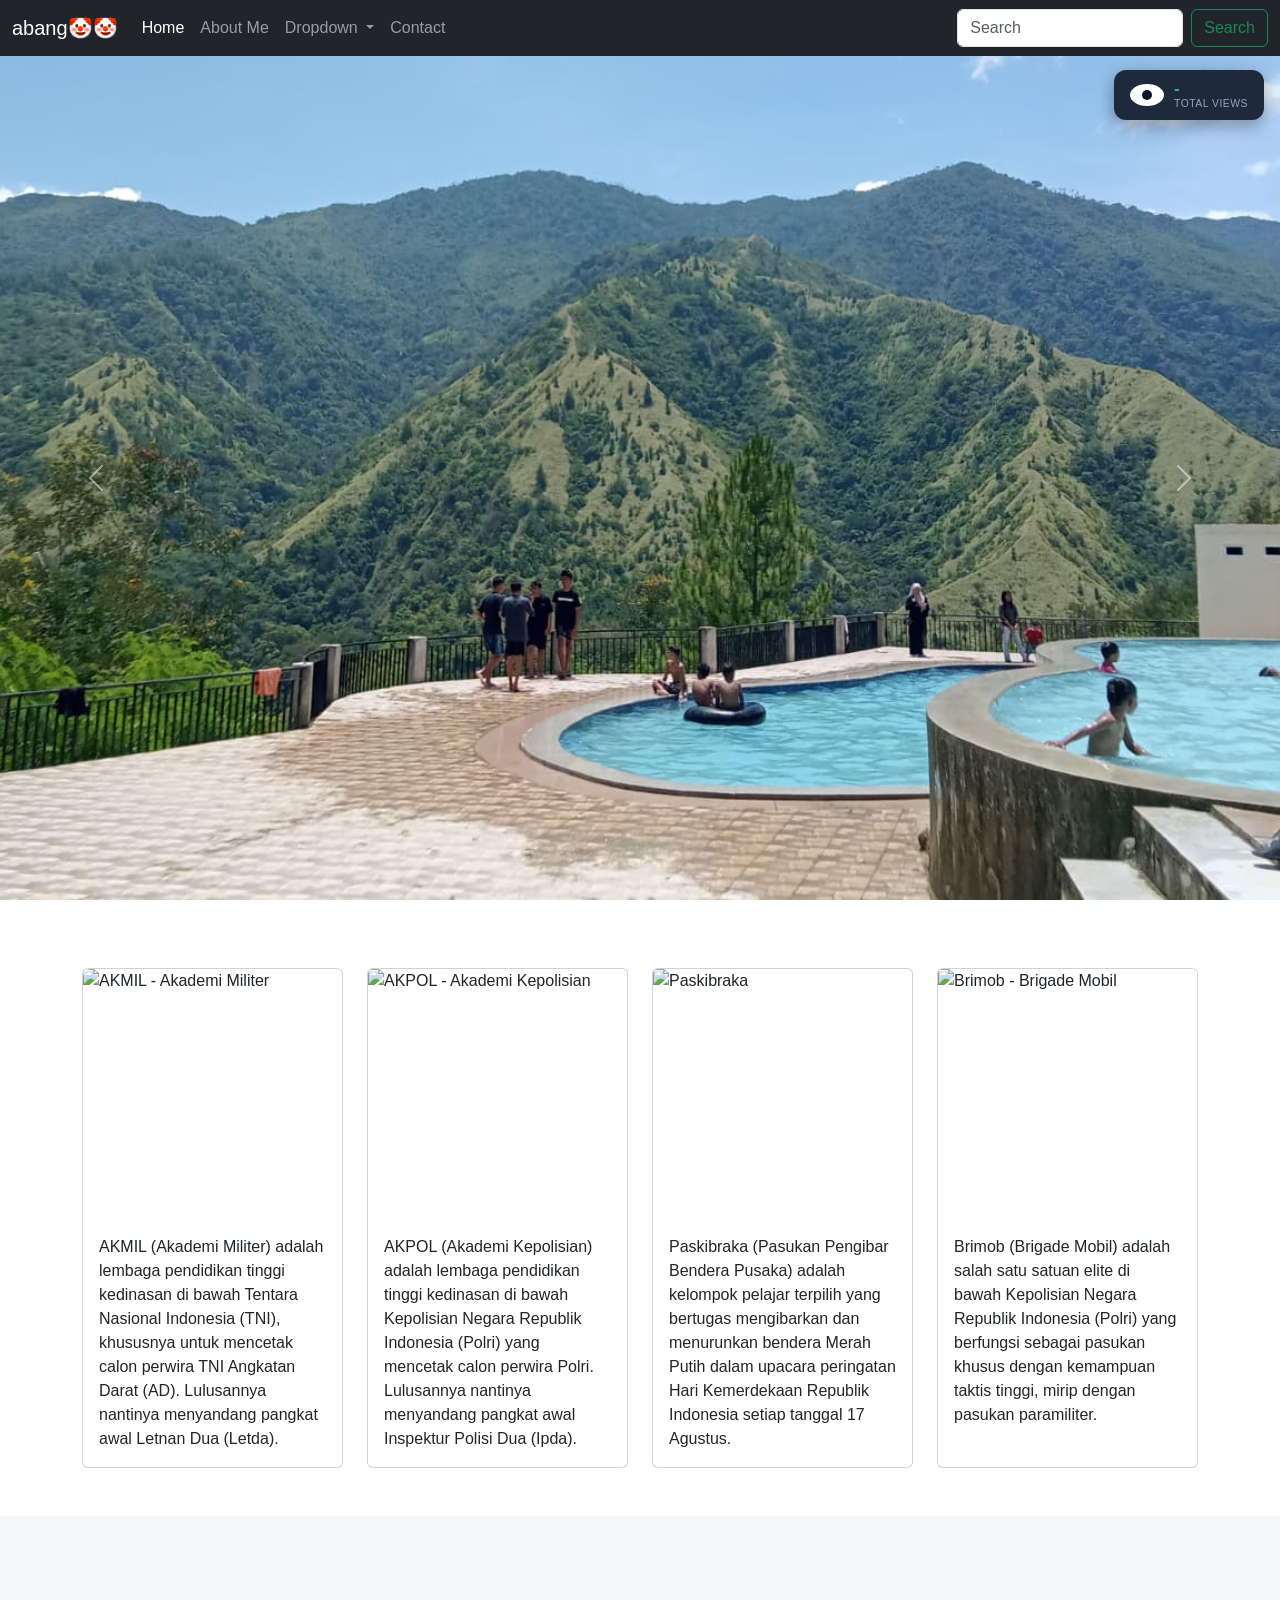
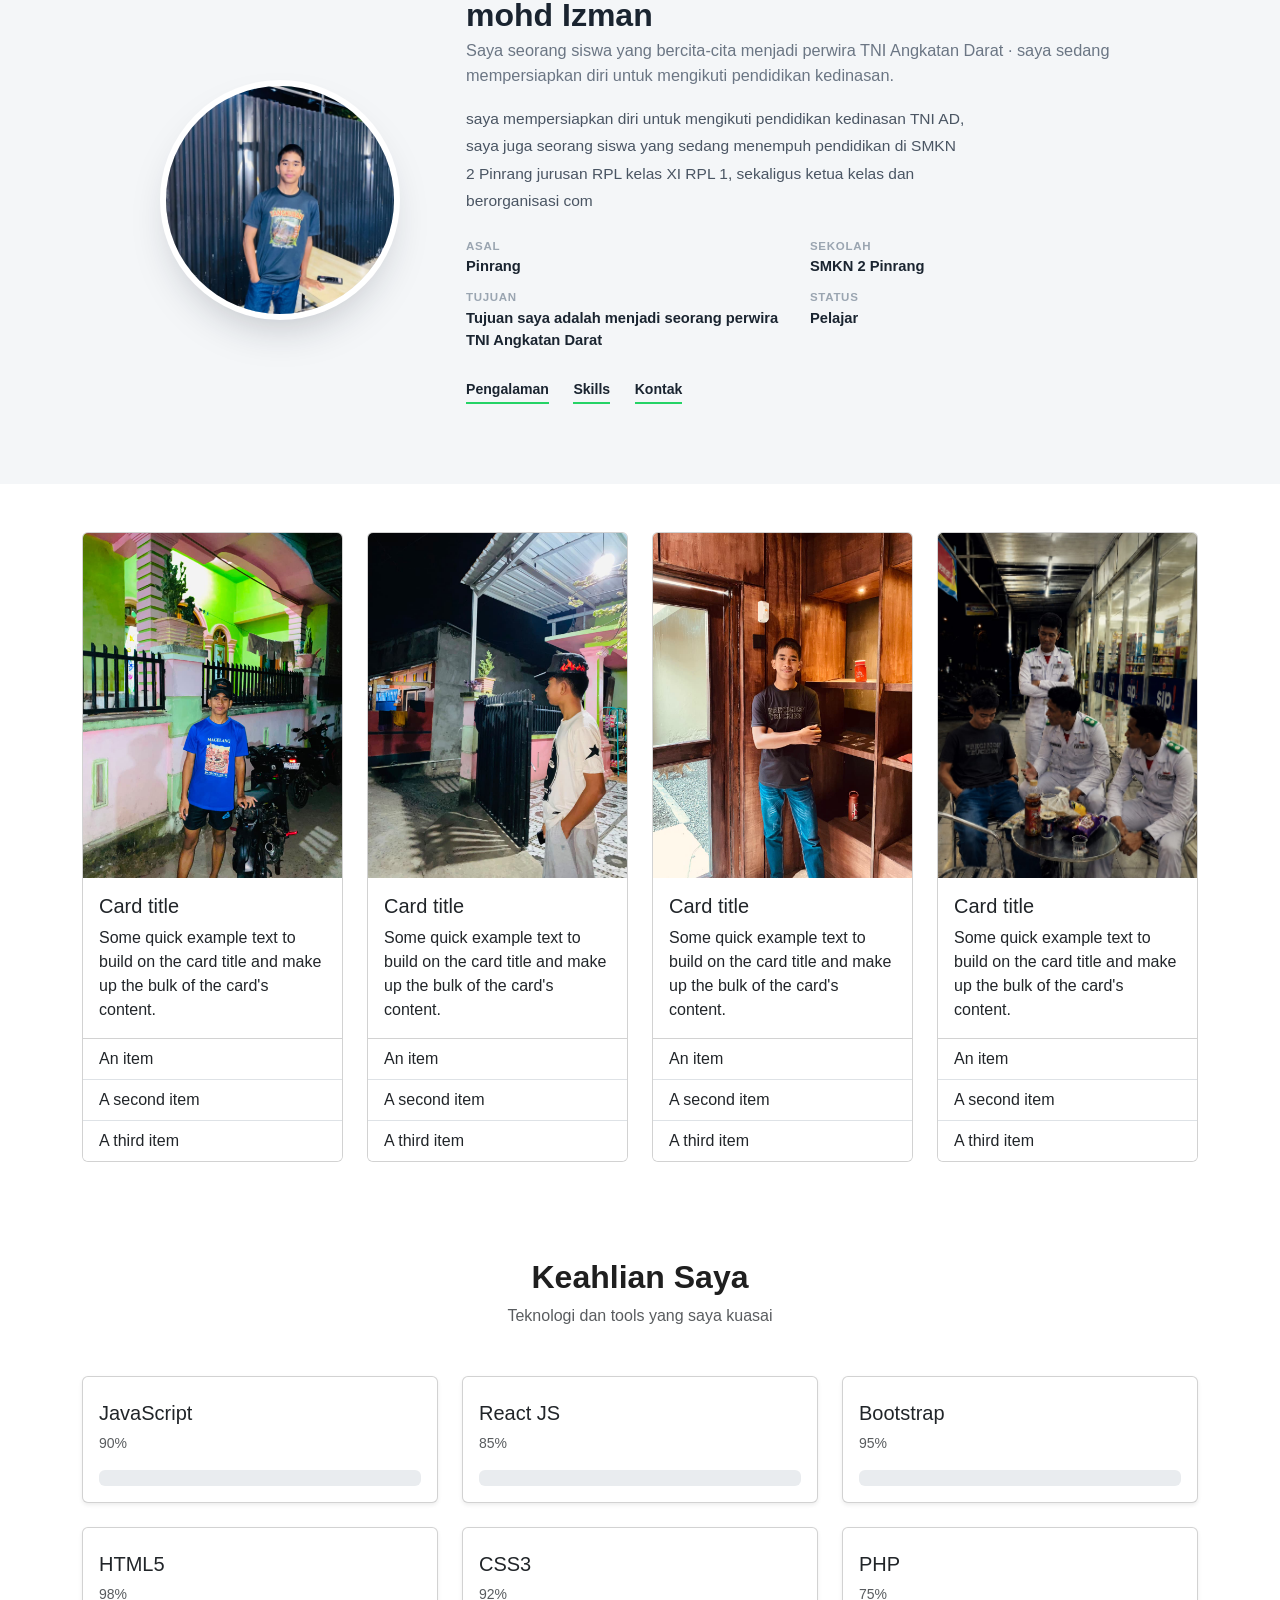
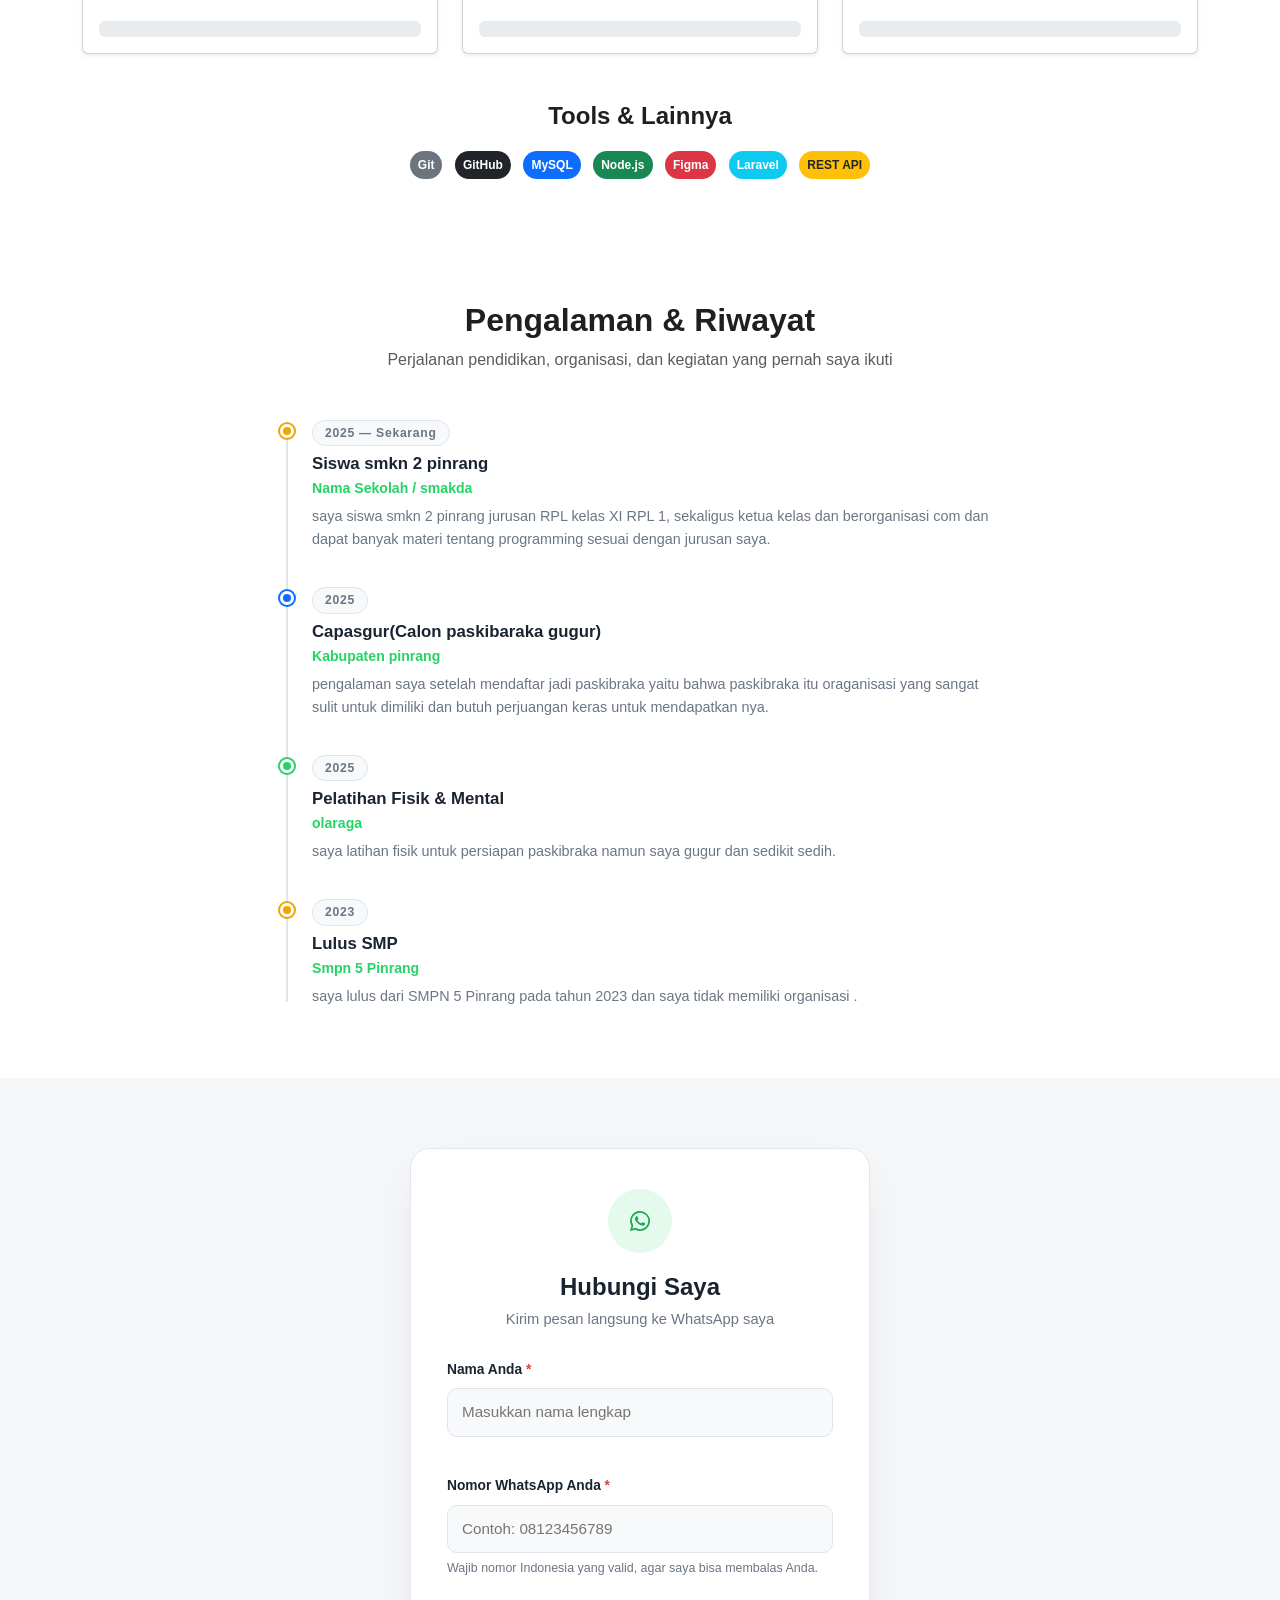
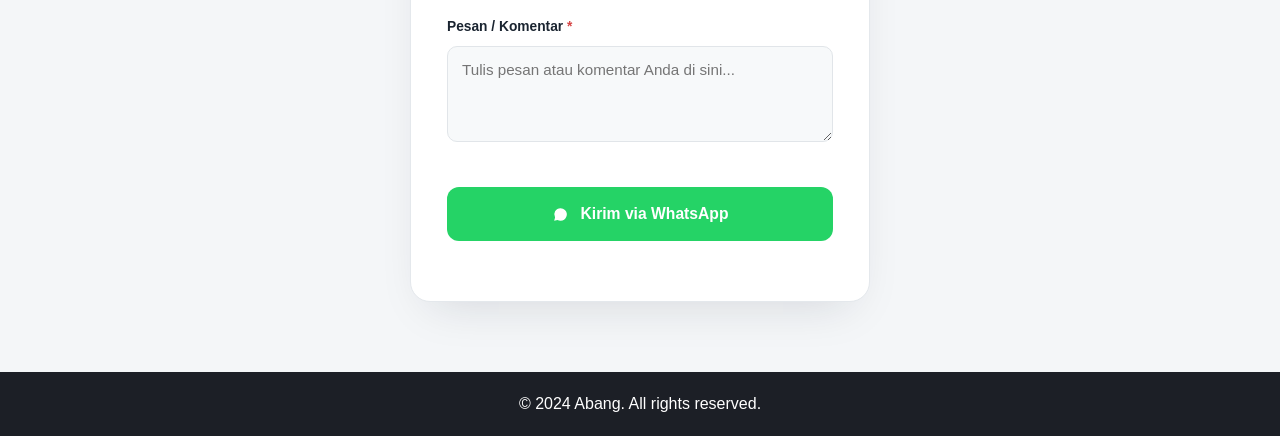
==== index.html @ 620144b5 "skils jika baru dibuka langsung jadi nol dan sesuai persen" ====
<!DOCTYPE html>
<html lang="id">
<head>
    <meta charset="UTF-8">
    <meta name="viewport" content="width=device-width, initial-scale=1.0">
    <title>mohd Izman</title>

    <link href="https://cdn.jsdelivr.net/npm/bootstrap@5.0.2/dist/css/bootstrap.min.css" rel="stylesheet"
          integrity="sha384-EVSTQN3/azprG1Anm3QDgpJLIm9Nao0Yz1ztcQTwFspd3yD65VohhpuuCOmLASjC" crossorigin="anonymous">
    <link rel="stylesheet" href="https://cdnjs.cloudflare.com/ajax/libs/bootstrap-icons/1.11.3/font/bootstrap-icons.min.css">
    <link rel="stylesheet" href="assets/css/style.css">

    <style>
        /* ===== Total Views Widget (ikon mata) ===== */
        .views-widget {
            position: fixed;
            top: 70px;
            right: 16px;
            z-index: 1050;
            background: #1e293b;
            color: #fff;
            border-radius: 12px;
            padding: 10px 16px;
            box-shadow: 0 6px 18px rgba(0,0,0,0.35);
            display: flex;
            align-items: center;
            gap: 10px;
        }
        .views-widget .eye {
            width: 34px;
            height: 22px;
            background: #fff;
            border-radius: 50%;
            display: flex;
            align-items: center;
            justify-content: center;
            position: relative;
        }
        .views-widget .pupil {
            width: 10px;
            height: 10px;
            background: #0f172a;
            border-radius: 50%;
        }
        .views-widget .eyelid {
            position: absolute;
            top: 0; left: 0;
            width: 100%; height: 100%;
            background: #1e293b;
            border-radius: 50%;
            transform: scaleY(0);
            transform-origin: top;
            animation: viewsBlink 5s infinite;
        }
        @keyframes viewsBlink {
            0%, 95%, 100% { transform: scaleY(0); }
            96.5% { transform: scaleY(1); }
        }
        .views-widget .views-text {
            display: flex;
            flex-direction: column;
            line-height: 1.1;
        }
        .views-widget .views-count {
            font-weight: 700;
            font-size: 1.05rem;
            color: #22c55e;
            transition: transform 0.2s ease;
        }
        .views-widget .views-count.bump {
            transform: scale(1.2);
        }
        .views-widget .views-label {
            font-size: 0.65rem;
            color: #94a3b8;
            letter-spacing: 0.5px;
        }

        /* ===== Carousel: fixed sesuai ukuran layar, gambar tidak gepeng ===== */
        #carouselExampleControls {
            width: 100%;
            height: 100vh;
            /* Kurangi tinggi navbar (fixed-top) supaya carousel pas di bawah navbar */
            height: calc(100vh - 56px);
            overflow: hidden;
        }
        #carouselExampleControls .carousel-inner,
        #carouselExampleControls .carousel-item {
            height: 100%;
        }
        #carouselExampleControls .carousel-item img {
            width: 100%;
            height: 100%;
            object-fit: cover;      /* gambar mengisi penuh area tanpa gepeng/stretch */
            object-position: center; /* fokus tetap di tengah gambar */
        }
        @media (max-width: 767px) {
            #carouselExampleControls {
                height: 60vh; /* di HP, carousel setinggi 60% layar biar konten lain tetap kelihatan */
            }
        }

        /* ===== About Me ===== */
        #about {
            background: #F4F6F8;
            padding: 80px 0;
        }
        .about-wrap {
            display: flex;
            align-items: center;
            gap: 56px;
            max-width: 980px;
            margin: 0 auto;
        }
        .about-photo-col {
            flex: 0 0 260px;
            display: flex;
            justify-content: center;
        }
        .about-photo {
            width: 240px;
            height: 240px;
            border-radius: 50%;
            overflow: hidden;
            border: 6px solid #FFFFFF;
            box-shadow: 0 20px 45px -18px rgba(20,30,45,0.28);
            background: #E1E5E9;
        }
        .about-photo img {
            width: 100%;
            height: 100%;
            object-fit: cover;
        }
        .about-content { flex: 1; min-width: 0; }
        .about-eyebrow {
            display: inline-block;
            font-size: 0.76rem;
            font-weight: 700;
            letter-spacing: 0.1em;
            text-transform: uppercase;
            color: #1DA851;
            background: rgba(37,211,102,0.12);
            border-radius: 999px;
            padding: 5px 14px;
            margin-bottom: 14px;
        }
        .about-content h2 {
            font-size: 2rem;
            font-weight: 700;
            color: #1A2430;
            margin-bottom: 4px;
        }
        .about-content .about-role {
            font-size: 1.02rem;
            color: #6B7684;
            margin-bottom: 18px;
        }
        .about-content p.about-bio {
            font-size: 0.97rem;
            color: #4A5563;
            line-height: 1.75;
            max-width: 58ch;
            margin-bottom: 24px;
        }
        .about-facts {
            display: grid;
            grid-template-columns: 1fr 1fr;
            gap: 12px 24px;
            margin-bottom: 26px;
        }
        .about-facts dt {
            font-size: 0.72rem;
            font-weight: 700;
            letter-spacing: 0.06em;
            text-transform: uppercase;
            color: #9AA5B1;
        }
        .about-facts dd {
            font-size: 0.92rem;
            font-weight: 600;
            color: #1A2430;
            margin-bottom: 0;
        }
        .about-links a {
            display: inline-block;
            font-size: 0.88rem;
            font-weight: 600;
            color: #1A2430;
            text-decoration: none;
            padding-bottom: 2px;
            border-bottom: 2px solid #25D366;
            margin-right: 20px;
        }
        .about-links a:hover { color: #1DA851; }

        @media (max-width: 767px) {
            .about-wrap { flex-direction: column; text-align: center; gap: 28px; }
            .about-facts { grid-template-columns: 1fr 1fr; text-align: left; }
            .about-content p.about-bio { margin-left: auto; margin-right: auto; }
        }

        /* ===== Pengalaman / Riwayat (Timeline) ===== */
        #experience {
            background: #FFFFFF;
            padding: 70px 0;
        }
        .timeline {
            position: relative;
            max-width: 720px;
            margin: 40px auto 0;
            padding-left: 32px;
        }
        .timeline::before {
            content: "";
            position: absolute;
            left: 6px;
            top: 6px;
            bottom: 6px;
            width: 2px;
            background: #E1E5E9;
        }
        .timeline-item {
            position: relative;
            padding-bottom: 36px;
        }
        .timeline-item:last-child { padding-bottom: 0; }
        .timeline-dot {
            position: absolute;
            left: -32px;
            top: 4px;
            width: 14px;
            height: 14px;
            border-radius: 50%;
            background: #25D366;
            border: 3px solid #FFFFFF;
            box-shadow: 0 0 0 2px #25D366;
        }
        .timeline-item.is-org .timeline-dot { background: #0D6EFD; box-shadow: 0 0 0 2px #0D6EFD; }
        .timeline-item.is-edu .timeline-dot { background: #F0A500; box-shadow: 0 0 0 2px #F0A500; }
        .timeline-year {
            display: inline-block;
            font-size: 0.76rem;
            font-weight: 700;
            letter-spacing: 0.06em;
            color: #6B7684;
            background: #F7F9FA;
            border: 1px solid #E1E5E9;
            border-radius: 999px;
            padding: 3px 12px;
            margin-bottom: 8px;
        }
        .timeline-title {
            font-size: 1.05rem;
            font-weight: 700;
            color: #1A2430;
            margin-bottom: 4px;
        }
        .timeline-org {
            font-size: 0.88rem;
            font-weight: 600;
            color: #25D366;
            margin-bottom: 6px;
        }
        .timeline-desc {
            font-size: 0.9rem;
            color: #6B7684;
            line-height: 1.6;
            margin: 0;
        }

        /* ===== Kontak WhatsApp ===== */
        #contact {
            background: #F4F6F8;
            padding: 70px 0;
        }
        .wa-card {
            width: 100%;
            max-width: 460px;
            margin: 0 auto;
            background: #FFFFFF;
            border: 1px solid #E4E8EC;
            border-radius: 20px;
            box-shadow: 0 20px 45px -20px rgba(20,30,45,0.15);
            padding: 40px 36px 34px;
        }
        .wa-icon-badge {
            width: 64px; height: 64px;
            border-radius: 50%;
            background: rgba(37,211,102,0.12);
            display: flex; align-items: center; justify-content: center;
            margin: 0 auto 20px;
        }
        .wa-icon-badge svg { width: 30px; height: 30px; }
        .wa-card h2 {
            text-align: center;
            font-size: 1.5rem;
            font-weight: 700;
            color: #1A2430;
            margin-bottom: 6px;
        }
        .wa-card .wa-subtitle {
            text-align: center;
            font-size: 0.92rem;
            color: #6B7684;
            margin-bottom: 30px;
        }
        .wa-field { margin-bottom: 20px; }
        .wa-field label {
            display: block;
            font-size: 0.86rem;
            font-weight: 600;
            color: #1A2430;
            margin-bottom: 8px;
        }
        .wa-field label .req { color: #D64545; }
        .wa-field input,
        .wa-field textarea {
            width: 100%;
            font-size: 0.95rem;
            color: #1A2430;
            background: #F7F9FA;
            border: 1.5px solid #E1E5E9;
            border-radius: 10px;
            padding: 12px 14px;
            outline: none;
            transition: border-color 0.15s ease, box-shadow 0.15s ease;
        }
        .wa-field textarea { resize: vertical; min-height: 96px; line-height: 1.5; }
        .wa-field input:focus,
        .wa-field textarea:focus {
            border-color: #25D366;
            box-shadow: 0 0 0 3px rgba(37,211,102,0.15);
        }
        .wa-field.has-error input { border-color: #D64545; }
        .wa-error-msg { font-size: 0.8rem; color: #D64545; min-height: 1em; margin-top: 6px; }
        .wa-hint { font-size: 0.78rem; color: #6B7684; margin-top: 6px; }
        .wa-send-btn {
            display: flex; align-items: center; justify-content: center; gap: 10px;
            width: 100%;
            font-size: 0.98rem; font-weight: 600;
            color: #FFFFFF;
            background: #25D366;
            border: none;
            border-radius: 12px;
            padding: 15px 20px;
            cursor: pointer;
            margin-top: 6px;
            transition: background 0.15s ease, transform 0.1s ease;
        }
        .wa-send-btn svg { width: 19px; height: 19px; }
        .wa-send-btn:hover { background: #1DA851; }
        .wa-send-btn:active { transform: translateY(1px); }
        .wa-sent-note {
            text-align: center;
            font-size: 0.82rem;
            color: #1DA851;
            font-weight: 600;
            min-height: 1.2em;
            margin-top: 10px;
        }

        /* ===== Animasi progress bar skill (mulai dari 0%) ===== */
        #skills .progress-bar {
            width: 0% !important;
            transition: width 1.4s cubic-bezier(.22,.9,.3,1);
        }
    </style>
</head>
<body>

    <!-- ===== Widget Total Views (ikon mata) ===== -->
    <div class="views-widget">
        <div class="eye">
            <div class="pupil"></div>
            <div class="eyelid"></div>
        </div>
        <div class="views-text">
            <span class="views-count" id="totalViews">0</span>
            <span class="views-label">TOTAL VIEWS</span>
        </div>
    </div>

    <!-- ===== Navigasi ===== -->
    <nav class="navbar navbar-expand-lg navbar-dark bg-dark fixed-top">
        <div class="container-fluid">
            <a class="navbar-brand" href="#">abang🤡🤡</a>
            <button class="navbar-toggler" type="button" data-bs-toggle="collapse"
                    data-bs-target="#navbarScroll" aria-controls="navbarScroll"
                    aria-expanded="false" aria-label="Toggle navigation">
                <span class="navbar-toggler-icon"></span>
            </button>
            <div class="collapse navbar-collapse" id="navbarScroll">
                <ul class="navbar-nav me-auto my-2 my-lg-0 navbar-nav-scroll" style="--bs-scroll-height: 100px;">
                    <li class="nav-item">
                        <a class="nav-link active" aria-current="page" href="#home">Home</a>
                    </li>
                    <li class="nav-item">
                        <a class="nav-link" href="#about">About Me</a>
                    </li>
                    <li class="nav-item dropdown">
                        <a class="nav-link dropdown-toggle" href="#" id="navbarScrollingDropdown" role="button"
                           data-bs-toggle="dropdown" aria-expanded="false">
                            Dropdown
                        </a>
                        <ul class="dropdown-menu" aria-labelledby="navbarScrollingDropdown">
                            <li><a class="dropdown-item" href="#foto">Foto saya</a></li>
                            <li><a class="dropdown-item" href="#skills">Skills</a></li>
                            <li><hr class="dropdown-divider"></li>
                            <li><a class="dropdown-item" href="#experience">Pengalaman / Riwayat</a></li>
                        </ul>
                    </li>
                    <li class="nav-item">
                        <a class="nav-link" href="#contact">Contact</a>
                    </li>
                </ul>
                <form class="d-flex" role="search" id="siteSearchForm">
                    <input class="form-control me-2" type="search" id="siteSearchInput" placeholder="Search" aria-label="Search">
                    <button class="btn btn-outline-success" type="submit">Search</button>
                </form>
            </div>
        </div>
    </nav>

    <!-- ===== Carousel ===== -->
    <div id="carouselExampleControls" class="carousel slide" data-bs-ride="carousel" style="margin-top: 56px;">
        <div class="carousel-inner">
            <div class="carousel-item active">
                <img src="assets/img/foto6.jpeg" class="d-block w-100" alt="Slide 1">
            </div>
            <div class="carousel-item">
                <img src="assets/img/h2.jpeg" class="d-block w-100" alt="Slide 2">
            </div>
            <div class="carousel-item">
                <img src="assets/img/h3.jpeg" class="d-block w-100" alt="Slide 3">
            </div>
        </div>
        <button class="carousel-control-prev" type="button" data-bs-target="#carouselExampleControls" data-bs-slide="prev">
            <span class="carousel-control-prev-icon" aria-hidden="true"></span>
            <span class="visually-hidden">Previous</span>
        </button>
        <button class="carousel-control-next" type="button" data-bs-target="#carouselExampleControls" data-bs-slide="next">
            <span class="carousel-control-next-icon" aria-hidden="true"></span>
            <span class="visually-hidden">Next</span>
        </button>
    </div>

    <!-- ===== Home / Cards ringkasan ===== -->
    <div class="container">
        <div class="home py-5" id="home">
            <div class="row row-cols-1 row-cols-md-4 g-4">

                <div class="col">
                    <div class="card h-100">
                        <img src="https://encrypted-tbn0.gstatic.com/images?q=tbn:ANd9GcSmhIsglJCHz3heVLUTAQopCcogvzhk1MdWQtbkpQfh7g&s=10"
                             class="card-img-top rounded-3" style="object-fit: cover; height: 250px;"
                             alt="AKMIL - Akademi Militer">
                        <div class="card-body">
                            <p class="card-text">AKMIL (Akademi Militer) adalah lembaga pendidikan tinggi kedinasan di bawah Tentara Nasional Indonesia (TNI), khususnya untuk mencetak calon perwira TNI Angkatan Darat (AD). Lulusannya nantinya menyandang pangkat awal Letnan Dua (Letda).</p>
                        </div>
                    </div>
                </div>

                <div class="col">
                    <div class="card h-100">
                        <img src="https://encrypted-tbn0.gstatic.com/images?q=tbn:ANd9GcRg43w0CITAit0U2oAv9hZ-DDcncEFbLlMMoaAUJtUiWdqUNRDQeCqauPE&s=10"
                             class="card-img-top" style="object-fit: cover; height: 250px;"
                             alt="AKPOL - Akademi Kepolisian">
                        <div class="card-body">
                            <p class="card-text">AKPOL (Akademi Kepolisian) adalah lembaga pendidikan tinggi kedinasan di bawah Kepolisian Negara Republik Indonesia (Polri) yang mencetak calon perwira Polri. Lulusannya nantinya menyandang pangkat awal Inspektur Polisi Dua (Ipda).</p>
                        </div>
                    </div>
                </div>

                <div class="col">
                    <div class="card h-100">
                        <img src="https://encrypted-tbn0.gstatic.com/images?q=tbn:ANd9GcR1Ayc6wdPCvVL-pbqP3DYhvfyziFnCIjZeaHQXpy_5-w&s=10"
                             class="card-img-top" style="object-fit: cover; height: 250px;"
                             alt="Paskibraka">
                        <div class="card-body">
                            <p class="card-text">Paskibraka (Pasukan Pengibar Bendera Pusaka) adalah kelompok pelajar terpilih yang bertugas mengibarkan dan menurunkan bendera Merah Putih dalam upacara peringatan Hari Kemerdekaan Republik Indonesia setiap tanggal 17 Agustus.</p>
                        </div>
                    </div>
                </div>

                <div class="col">
                    <div class="card h-100">
                        <img src="https://encrypted-tbn0.gstatic.com/images?q=tbn:ANd9GcQs1y3pwaWH6LWQl7qoa7QiiS_5GpqrBU0Cxp8d2D0fvw&s=10"
                             class="card-img-top" style="object-fit: cover; height: 250px;"
                             alt="Brimob - Brigade Mobil">
                        <div class="card-body">
                            <p class="card-text">Brimob (Brigade Mobil) adalah salah satu satuan elite di bawah Kepolisian Negara Republik Indonesia (Polri) yang berfungsi sebagai pasukan khusus dengan kemampuan taktis tinggi, mirip dengan pasukan paramiliter.</p>
                        </div>
                    </div>
                </div>

            </div>
        </div>
    </div>

    <!-- ===== About Me ===== -->
    <section id="about">
        <div class="container">
            <div class="about-wrap">

                <div class="about-photo-col">
                    <div class="about-photo">
                        <!-- Ganti src dengan foto Anda -->
                        <img src="assets/img/foto7.jpeg" alt="Foto Izman ">
                    </div>
                </div>

                <div class="about-content">
                    <h2>mohd Izman</h2>
                    <p class="about-role">Saya seorang siswa yang bercita-cita menjadi perwira TNI Angkatan Darat &middot; saya sedang mempersiapkan diri untuk mengikuti pendidikan kedinasan.</p>

                    <p class="about-bio">
                        saya mempersiapkan diri untuk mengikuti pendidikan kedinasan TNI AD, saya juga seorang siswa yang sedang 
                        menempuh pendidikan di SMKN 2 Pinrang jurusan RPL kelas XI RPL 1, sekaligus ketua kelas dan berorganisasi
                        com
                    </p>

                    <dl class="about-facts">
                        <div>
                            <dt>Asal</dt>
                            <dd>Pinrang</dd>
                        </div>
                        <div>
                            <dt>Sekolah</dt>
                            <dd>SMKN 2 Pinrang</dd>
                        </div>
                        <div>
                            <dt>Tujuan</dt>
                            <dd>Tujuan saya adalah menjadi seorang perwira TNI Angkatan Darat</dd>
                        </div>
                        <div>
                            <dt>Status</dt>
                            <dd>Pelajar</dd>
                        </div>
                    </dl>

                    <div class="about-links">
                        <a href="#experience">Pengalaman</a>
                        <a href="#skills">Skills</a>
                        <a href="#contact">Kontak</a>
                    </div>
                </div>

            </div>
        </div>
    </section>

    <!-- ===== Cards detail ===== -->
    <div class="container my-5" id="foto">
        <div class="row row-cols-1 row-cols-md-4 g-4">

            <div class="col">
                <div class="card h-100">
                    <img src="assets/img/foto1.jpeg"
                         class="card-img-top" alt="Foto Taruna">
                    <div class="card-body">
                        <h5 class="card-title">Card title</h5>
                        <p class="card-text">Some quick example text to build on the card title and make up the bulk of the card's content.</p>
                    </div>
                    <ul class="list-group list-group-flush">
                        <li class="list-group-item">An item</li>
                        <li class="list-group-item">A second item</li>
                        <li class="list-group-item">A third item</li>
                    </ul>
                </div>
            </div>

            <div class="col">
                <div class="card h-100">
                    <img src="assets/img/foto2.jpeg"
                         class="card-img-top" alt="Foto Taruna">
                    <div class="card-body">
                        <h5 class="card-title">Card title</h5>
                        <p class="card-text">Some quick example text to build on the card title and make up the bulk of the card's content.</p>
                    </div>
                    <ul class="list-group list-group-flush">
                        <li class="list-group-item">An item</li>
                        <li class="list-group-item">A second item</li>
                        <li class="list-group-item">A third item</li>
                    </ul>
                </div>
            </div>

            <div class="col">
                <div class="card h-100">
                    <img src="assets/img/foto4.jpeg"
                         class="card-img-top" alt="Foto Taruna">
                    <div class="card-body">
                        <h5 class="card-title">Card title</h5>
                        <p class="card-text">Some quick example text to build on the card title and make up the bulk of the card's content.</p>
                    </div>
                    <ul class="list-group list-group-flush">
                        <li class="list-group-item">An item</li>
                        <li class="list-group-item">A second item</li>
                        <li class="list-group-item">A third item</li>
                    </ul>
                </div>
            </div>

            <div class="col">
                <div class="card h-100">
                    <img src="assets/img/foto5.jpeg"
                         class="card-img-top" alt="Foto Taruna">
                    <div class="card-body">
                        <h5 class="card-title">Card title</h5>
                        <p class="card-text">Some quick example text to build on the card title and make up the bulk of the card's content.</p>
                    </div>
                    <ul class="list-group list-group-flush">
                        <li class="list-group-item">An item</li>
                        <li class="list-group-item">A second item</li>
                        <li class="list-group-item">A third item</li>
                    </ul>
                </div>
            </div>

        </div>
    </div>

<!-- awal skills -->
<div class="container py-5" id="skills">
  <h2 class="text-center fw-bold">Keahlian Saya</h2>
  <p class="text-center text-muted mb-5">Teknologi dan tools yang saya kuasai</p>

  <div class="row g-4 mb-5">

    <div class="col-md-4 col-sm-6">
      <div class="card h-100 shadow-sm">
        <div class="card-body">
          <i class="bi bi-filetype-js fs-2 text-warning"></i>
          <h5 class="card-title mt-2">JavaScript</h5>
          <p class="card-text text-muted small"><span class="skill-pct" data-target="90">0</span>%</p>
          <div class="progress" role="progressbar" aria-valuenow="90" aria-valuemin="0" aria-valuemax="100">
            <div class="progress-bar bg-warning" data-target="90" style="width: 0%"></div>
          </div>
        </div>
      </div>
    </div>

    <div class="col-md-4 col-sm-6">
      <div class="card h-100 shadow-sm">
        <div class="card-body">
          <i class="bi bi-filetype-jsx fs-2 text-info"></i>
          <h5 class="card-title mt-2">React JS</h5>
          <p class="card-text text-muted small"><span class="skill-pct" data-target="85">0</span>%</p>
          <div class="progress" role="progressbar" aria-valuenow="85" aria-valuemin="0" aria-valuemax="100">
            <div class="progress-bar bg-info" data-target="85" style="width: 0%"></div>
          </div>
        </div>
      </div>
    </div>

    <div class="col-md-4 col-sm-6">
      <div class="card h-100 shadow-sm">
        <div class="card-body">
          <i class="bi bi-bootstrap-fill fs-2 text-primary"></i>
          <h5 class="card-title mt-2">Bootstrap</h5>
          <p class="card-text text-muted small"><span class="skill-pct" data-target="95">0</span>%</p>
          <div class="progress" role="progressbar" aria-valuenow="95" aria-valuemin="0" aria-valuemax="100">
            <div class="progress-bar bg-primary" data-target="95" style="width: 0%"></div>
          </div>
        </div>
      </div>
    </div>

    <div class="col-md-4 col-sm-6">
      <div class="card h-100 shadow-sm">
        <div class="card-body">
          <i class="bi bi-filetype-html fs-2 text-danger"></i>
          <h5 class="card-title mt-2">HTML5</h5>
          <p class="card-text text-muted small"><span class="skill-pct" data-target="98">0</span>%</p>
          <div class="progress" role="progressbar" aria-valuenow="98" aria-valuemin="0" aria-valuemax="100">
            <div class="progress-bar bg-danger" data-target="98" style="width: 0%"></div>
          </div>
        </div>
      </div>
    </div>

    <div class="col-md-4 col-sm-6">
      <div class="card h-100 shadow-sm">
        <div class="card-body">
          <i class="bi bi-filetype-css fs-2 text-primary"></i>
          <h5 class="card-title mt-2">CSS3</h5>
          <p class="card-text text-muted small"><span class="skill-pct" data-target="92">0</span>%</p>
          <div class="progress" role="progressbar" aria-valuenow="92" aria-valuemin="0" aria-valuemax="100">
            <div class="progress-bar bg-primary" data-target="92" style="width: 0%"></div>
          </div>
        </div>
      </div>
    </div>

    <div class="col-md-4 col-sm-6">
      <div class="card h-100 shadow-sm">
        <div class="card-body">
          <i class="bi bi-filetype-php fs-2 text-success"></i>
          <h5 class="card-title mt-2">PHP</h5>
          <p class="card-text text-muted small"><span class="skill-pct" data-target="75">0</span>%</p>
          <div class="progress" role="progressbar" aria-valuenow="75" aria-valuemin="0" aria-valuemax="100">
            <div class="progress-bar bg-success" data-target="75" style="width: 0%"></div>
          </div>
        </div>
      </div>
    </div>

  </div>

  <h4 class="text-center fw-semibold mb-3">Tools & Lainnya</h4>
  <div class="text-center">
    <span class="badge rounded-pill bg-secondary p-2 m-1"><i class="bi bi-git"></i> Git</span>
    <span class="badge rounded-pill bg-dark p-2 m-1"><i class="bi bi-github"></i> GitHub</span>
    <span class="badge rounded-pill bg-primary p-2 m-1"><i class="bi bi-database-fill"></i> MySQL</span>
    <span class="badge rounded-pill bg-success p-2 m-1"><i class="bi bi-server"></i> Node.js</span>
    <span class="badge rounded-pill bg-danger p-2 m-1"><i class="bi bi-palette-fill"></i> Figma</span>
    <span class="badge rounded-pill bg-info p-2 m-1"><i class="bi bi-terminal-fill"></i> Laravel</span>
    <span class="badge rounded-pill bg-warning text-dark p-2 m-1"><i class="bi bi-cloud-fill"></i> REST API</span>
  </div>
</div>

    <!-- ===== Pengalaman / Riwayat ===== -->
    <section id="experience">
        <div class="container">
            <h2 class="text-center fw-bold">Pengalaman &amp; Riwayat</h2>
            <p class="text-center text-muted mb-5">Perjalanan pendidikan, organisasi, dan kegiatan yang pernah saya ikuti</p>

            <div class="timeline">

                <div class="timeline-item is-edu">
                    <span class="timeline-dot"></span>
                    <span class="timeline-year">2025 — Sekarang</span>
                    <h5 class="timeline-title">Siswa smkn 2 pinrang</h5>
                    <p class="timeline-org">Nama Sekolah / smakda</p>
                    <p class="timeline-desc">saya siswa smkn 2 pinrang jurusan RPL kelas XI RPL 1, sekaligus ketua kelas dan berorganisasi com dan dapat banyak materi tentang programming sesuai dengan jurusan saya.</p>
                </div>

                <div class="timeline-item is-org">
                    <span class="timeline-dot"></span>
                    <span class="timeline-year">2025</span>
                    <h5 class="timeline-title">Capasgur(Calon paskibaraka gugur)</h5>
                    <p class="timeline-org">Kabupaten pinrang</p>
                    <p class="timeline-desc">pengalaman saya setelah mendaftar jadi paskibraka yaitu bahwa paskibraka itu oraganisasi yang sangat sulit untuk dimiliki dan butuh perjuangan keras untuk mendapatkan nya.</p>
                </div>

                <div class="timeline-item">
                    <span class="timeline-dot"></span>
                    <span class="timeline-year">2025</span>
                    <h5 class="timeline-title">Pelatihan Fisik &amp; Mental</h5>
                    <p class="timeline-org">olaraga</p>
                    <p class="timeline-desc">saya latihan fisik untuk persiapan paskibraka namun saya gugur dan  sedikit sedih.</p>
                </div>

                <div class="timeline-item is-edu">
                    <span class="timeline-dot"></span>
                    <span class="timeline-year">2023</span>
                    <h5 class="timeline-title">Lulus SMP</h5>
                    <p class="timeline-org">Smpn 5 Pinrang</p>
                    <p class="timeline-desc">saya lulus dari SMPN 5 Pinrang pada tahun 2023 dan saya tidak memiliki organisasi .</p>
                </div>

            </div>
        </div>
    </section>

    <!-- ===== Kontak WhatsApp ===== -->
    <section id="contact">
        <div class="container">
            <div class="wa-card">

                <div class="wa-icon-badge">
                    <svg viewBox="0 0 24 24" fill="none" xmlns="http://www.w3.org/2000/svg">
                        <path d="M17.6 6.32A7.85 7.85 0 0 0 12.05 4a7.94 7.94 0 0 0-6.9 11.9L4 20l4.2-1.1a7.9 7.9 0 0 0 3.85 1h.01a7.94 7.94 0 0 0 5.54-13.58Zm-5.55 12.2h-.01a6.6 6.6 0 0 1-3.36-.92l-.24-.14-2.5.66.67-2.44-.16-.25a6.6 6.6 0 0 1 10.24-8.2 6.55 6.55 0 0 1 1.93 4.66 6.6 6.6 0 0 1-6.57 6.63Zm3.6-4.94c-.2-.1-1.17-.58-1.35-.64-.18-.07-.31-.1-.45.1-.13.19-.5.64-.62.78-.11.13-.23.15-.42.05a5.4 5.4 0 0 1-1.6-.98 5.98 5.98 0 0 1-1.1-1.37c-.12-.2 0-.3.09-.4.1-.1.2-.24.3-.35.1-.12.13-.2.2-.33.06-.13.03-.25-.02-.35-.05-.1-.45-1.08-.61-1.48-.16-.39-.33-.33-.45-.34h-.38c-.13 0-.35.05-.53.25-.18.19-.7.68-.7 1.66 0 .98.72 1.92.82 2.06.1.13 1.4 2.15 3.4 3.01.48.2.85.33 1.14.42.48.15.91.13 1.26.08.38-.06 1.17-.48 1.34-.94.16-.46.16-.85.11-.94-.05-.08-.18-.13-.38-.23Z" fill="#1DA851"/>
                    </svg>
                </div>

                <h2>Hubungi Saya</h2>
                <p class="wa-subtitle">Kirim pesan langsung ke WhatsApp saya</p>

                <form id="contactForm" novalidate>

                    <div class="wa-field" id="field-name">
                        <label for="wa-name">Nama Anda <span class="req">*</span></label>
                        <input type="text" id="wa-name" placeholder="Masukkan nama lengkap">
                        <div class="wa-error-msg" id="error-name"></div>
                    </div>

                    <div class="wa-field" id="field-wa">
                        <label for="wa-number">Nomor WhatsApp Anda <span class="req">*</span></label>
                        <input type="tel" id="wa-number" placeholder="Contoh: 08123456789" inputmode="tel">
                        <div class="wa-hint">Wajib nomor Indonesia yang valid, agar saya bisa membalas Anda.</div>
                        <div class="wa-error-msg" id="error-wa"></div>
                    </div>

                    <div class="wa-field" id="field-message">
                        <label for="wa-message">Pesan / Komentar <span class="req">*</span></label>
                        <textarea id="wa-message" placeholder="Tulis pesan atau komentar Anda di sini..."></textarea>
                        <div class="wa-error-msg" id="error-message"></div>
                    </div>

                    <button type="submit" class="wa-send-btn">
                        <svg viewBox="0 0 24 24" fill="none" xmlns="http://www.w3.org/2000/svg">
                            <path d="M17.6 6.32A7.85 7.85 0 0 0 12.05 4a7.94 7.94 0 0 0-6.9 11.9L4 20l4.2-1.1a7.9 7.9 0 0 0 3.85 1h.01a7.94 7.94 0 0 0 5.54-13.58Z" fill="#FFFFFF"/>
                        </svg>
                        Kirim via WhatsApp
                    </button>

                    <div class="wa-sent-note" id="sentNote"></div>
                </form>
            </div>
        </div>
    </section>

    <footer style="text-align: center; padding: 20px; background-color: #1c1f26; color: #fff;">
        &copy; 2024 Abang. All rights reserved.
    </footer>

    <script src="https://cdn.jsdelivr.net/npm/bootstrap@5.0.2/dist/js/bootstrap.bundle.min.js"
            integrity="sha384-MrcW6ZMFYlzcLA8Nl+NtUVF0sA7MsXsP1UyJoMp4YLEuNSfAP+JcXn/tWtIaxVXM" crossorigin="anonymous"></script>

    <!-- ===== Helper animasi hitung angka dari 0 ke target ===== -->
    <script>
        function animateNumber(el, target, duration, formatFn) {
            const start = performance.now();
            function tick(now) {
                const progress = Math.min((now - start) / duration, 1);
                const eased = 1 - Math.pow(1 - progress, 3); // ease-out
                const value = Math.round(eased * target);
                el.textContent = formatFn ? formatFn(value) : value;
                if (progress < 1) requestAnimationFrame(tick);
            }
            requestAnimationFrame(tick);
        }
    </script>

    <!-- ===== Script Total Views (pakai CountAPI - gratis, format respons pasti) ===== -->
    <script>
        // Ganti 'izman-ainun-portfolio' dengan nama unik proyekmu kalau perlu
        const COUNTER_KEY = 'izman-ainun-portfolio-total-views-v2';
        const COUNTER_URL = `https://countapi.mileshilliard.com/api/v1/hit/${COUNTER_KEY}`;

        const viewsCountEl = document.getElementById('totalViews');

        async function trackTotalViews() {
            try {
                const response = await fetch(COUNTER_URL);
                if (!response.ok) throw new Error(`HTTP ${response.status}`);
                const data = await response.json();
                // Respons CountAPI selalu: { key, message, value }
                const total = Number(data.value) || 0;

                // Animasikan dari 0 menuju total, bukan langsung tampil
                animateNumber(viewsCountEl, total, 1200, v => v.toLocaleString('id-ID'));
                viewsCountEl.classList.add('bump');
                setTimeout(() => viewsCountEl.classList.remove('bump'), 250);
            } catch (err) {
                console.error('Gagal mengambil data views:', err);
                viewsCountEl.textContent = '-';
            }
        }

        trackTotalViews();
    </script>

    <!-- ===== Script animasi persen & progress bar Skills (mulai dari 0) ===== -->
    <script>
        window.addEventListener('DOMContentLoaded', () => {
            // Angka persen tiap skill: 0 -> target
            document.querySelectorAll('#skills .skill-pct').forEach(el => {
                animateNumber(el, parseInt(el.dataset.target, 10), 1200);
            });

            // Progress bar melebar dari 0 ke lebar target
            requestAnimationFrame(() => {
                document.querySelectorAll('#skills .progress-bar').forEach(el => {
                    el.style.width = el.dataset.target + '%';
                });
            });
        });
    </script>

    <!-- ===== Script Pencarian Navbar (arahkan ke section) ===== -->
    <script>
        // Kata kunci -> id section tujuan. Tambah kata kunci lain di sini sesuai kebutuhan.
        const SEARCH_MAP = [
            { keywords: ['home', 'beranda'], target: '#home' },
            { keywords: ['about', 'tentang', 'profil'], target: '#about' },
            { keywords: ['foto', 'gambar', 'galeri'], target: '#foto' },
            { keywords: ['skill', 'skills', 'keahlian', 'kemampuan'], target: '#skills' },
            { keywords: ['pengalaman', 'riwayat', 'experience', 'organisasi'], target: '#experience' },
            { keywords: ['kontak', 'contact', 'wa', 'whatsapp', 'hubungi'], target: '#contact' },
        ];

        const searchForm = document.getElementById('siteSearchForm');
        const searchInput = document.getElementById('siteSearchInput');

        function goToSection(target) {
            const el = document.querySelector(target);
            if (el) {
                el.scrollIntoView({ behavior: 'smooth', block: 'start' });
            }
        }

        if (searchForm && searchInput) {
            searchForm.addEventListener('submit', function (e) {
                e.preventDefault();
                const q = searchInput.value.trim().toLowerCase();
                if (!q) return;

                const match = SEARCH_MAP.find(entry =>
                    entry.keywords.some(k => q.includes(k) || k.includes(q))
                );

                if (match) {
                    goToSection(match.target);
                    searchInput.value = '';
                    searchInput.blur();
                } else {
                    searchInput.classList.add('is-invalid');
                    setTimeout(() => searchInput.classList.remove('is-invalid'), 1200);
                }
            });
        }
    </script>

    <!-- ===== Script Kontak WhatsApp ===== -->
    <script>
        // ======================================================================
        // Nomor WhatsApp pemilik halaman (format 62xxxxxxxxxx, tanpa tanda +, 
        // tanpa spasi/strip).
        // ======================================================================
        const OWNER_WHATSAPP = "62882019215155"; 

        function normalizeWA(raw) {
            let v = raw.replace(/[\s\-\(\)]/g, "");
            if (v.startsWith("+62")) v = "62" + v.slice(3);
            else if (v.startsWith("0")) v = "62" + v.slice(1);
            else if (v.startsWith("62")) v = v;
            else return null;
            return v;
        }

        function isValidIndoWA(v) {
            return /^628[1-9][0-9]{6,10}$/.test(v);
        }

        const contactForm = document.getElementById('contactForm');
        const sentNote = document.getElementById('sentNote');

        function setContactError(fieldId, msg) {
            const field = document.getElementById('field-' + fieldId);
            const err = document.getElementById('error-' + fieldId);
            if (msg) {
                field.classList.add('has-error');
                err.textContent = msg;
            } else {
                field.classList.remove('has-error');
                err.textContent = '';
            }
        }

        contactForm.addEventListener('submit', function (e) {
            e.preventDefault();
            sentNote.textContent = '';

            const nameEl = document.getElementById('wa-name');
            const waEl = document.getElementById('wa-number');
            const msgEl = document.getElementById('wa-message');

            let valid = true;

            if (!nameEl.value.trim()) {
                setContactError('name', 'Nama belum diisi.');
                valid = false;
            } else setContactError('name', '');

            const normalizedWA = normalizeWA(waEl.value.trim());
            if (!waEl.value.trim()) {
                setContactError('wa', 'Nomor WhatsApp belum diisi.');
                valid = false;
            } else if (!normalizedWA || !isValidIndoWA(normalizedWA)) {
                setContactError('wa', 'Format nomor tidak sesuai. Gunakan 08xxxxxxxxxx atau +628xxxxxxxxxx.');
                valid = false;
            } else setContactError('wa', '');

            if (!msgEl.value.trim()) {
                setContactError('message', 'Pesan belum diisi.');
                valid = false;
            } else setContactError('message', '');

            if (!valid) return;

            if (!OWNER_WHATSAPP) {
                setContactError('message', 'Nomor tujuan belum diatur oleh pemilik halaman ini.');
                return;
            }

            const text =
                `Halo, saya ${nameEl.value.trim()}.\n` +
                `Nomor WA saya: ${waEl.value.trim()}\n\n` +
                `Pesan:\n${msgEl.value.trim()}`;

            const url = `https://wa.me/${OWNER_WHATSAPP}?text=${encodeURIComponent(text)}`;

            sentNote.textContent = 'Membuka WhatsApp...';
            window.open(url, '_blank');
        });
    </script>
</body>
</html>
---- assets/css/style.css ----
#carouselExampleControls{
    margin-bottom: 20px;
}

:root {
        --olive: #a3a24a;
        --olive-dark: #8b8a3d;
        --cream: #faf9f6;
        --ink: #1f1f1f;
        --muted: #8a8a8a;
    }

    * { margin: 0; padding: 0; box-sizing: border-box; }

    body {
        font-family: 'Poppins', sans-serif;
        background: #fff;
        color: var(--ink);
    }

    .hero-wrap {
        max-width: 1140px;
        margin: 60px auto;
        border-radius: 4px;
        overflow: hidden;
        box-shadow: 0 30px 80px -20px rgba(0,0,0,0.15);
        position: relative;
    }

    /* ===== Top nav ===== */
    .hero-nav {
        display: flex;
        align-items: center;
        justify-content: space-between;
        padding: 30px 60px 0 60px;
        background: #fff;
    }

    .hero-nav .home-label {
        display: flex;
        align-items: center;
        gap: 10px;
        font-size: 11px;
        letter-spacing: 3px;
        font-weight: 600;
        color: var(--ink);
    }

    .hero-nav .home-label::before {
        content: "";
        width: 34px;
        height: 1px;
        background: var(--ink);
        display: inline-block;
    }

    .hero-nav ul {
        list-style: none;
        display: flex;
        gap: 34px;
        font-size: 12px;
        letter-spacing: 1px;
        color: #4a4a4a;
    }

    .hero-nav ul li { cursor: pointer; }
    .hero-nav ul li:hover { color: var(--olive-dark); }

    .dots {
        position: absolute;
        top: 90px;
        left: 24px;
        display: grid;
        grid-template-columns: repeat(3, 6px);
        gap: 8px;
        z-index: 3;
    }
    .dots span {
        width: 6px; height: 6px;
        background: #d8d8d8;
        border-radius: 50%;
    }

    /* ===== Hero body ===== */
    .hero-body {
        display: grid;
        grid-template-columns: 1.05fr 1fr;
        align-items: stretch;
        background: #fff;
        min-height: 460px;
    }

    /* left: image column */
    .hero-media {
        position: relative;
        display: flex;
        align-items: flex-end;
        padding: 40px 0 0 60px;
        overflow: visible;
    }

    .blob {
        position: absolute;
        left: 40px;
        bottom: 0;
        width: 300px;
        height: 300px;
        background: var(--olive);
        border-radius: 50%;
        z-index: 0;
    }

    .portrait-main {
        position: relative;
        z-index: 1;
        width: 320px;
        height: 400px;
        border-radius: 6px;
        background: linear-gradient(160deg, #ece9e2, #d9d5c9);
        display: flex;
        align-items: center;
        justify-content: center;
        overflow: hidden;
        box-shadow: 0 20px 40px -12px rgba(0,0,0,0.25);
    }

    .portrait-main svg { width: 46%; opacity: 0.35; }

    .portrait-small {
        position: absolute;
        z-index: 2;
        top: 40px;
        right: -30px;
        width: 190px;
        height: 130px;
        border-radius: 999px 999px 6px 999px;
        background: linear-gradient(160deg, #e4ddce, #cfc6ae);
        display: flex;
        align-items: center;
        justify-content: center;
        box-shadow: 0 16px 30px -10px rgba(0,0,0,0.25);
        overflow: hidden;
    }

    .portrait-small svg { width: 40%; opacity: 0.35; }

    /* right: text column */
    .hero-content {
        padding: 70px 60px 60px 40px;
        display: flex;
        flex-direction: column;
        justify-content: center;
    }

    .hero-content h1 {
        font-size: 52px;
        line-height: 1.05;
        font-weight: 600;
        letter-spacing: -1px;
        margin-bottom: 22px;
    }

    .hero-content h1 .accent { color: var(--olive-dark); }

    .hero-content p.lead {
        font-size: 14.5px;
        line-height: 1.75;
        color: #5a5a5a;
        max-width: 380px;
        margin-bottom: 28px;
    }

    .subscribe {
        display: flex;
        gap: 10px;
        margin-bottom: 30px;
    }

    .subscribe input {
        flex: 1;
        max-width: 220px;
        padding: 13px 16px;
        border: 1px solid #e3e1d8;
        border-radius: 3px;
        font-size: 12.5px;
        font-family: inherit;
        outline: none;
        background: #fbfaf7;
    }
    .subscribe input::placeholder { color: #b3b0a4; }

    .subscribe button {
        padding: 13px 26px;
        background: var(--olive);
        color: #fff;
        border: none;
        border-radius: 3px;
        font-size: 12.5px;
        font-weight: 600;
        letter-spacing: 0.5px;
        cursor: pointer;
        transition: background 0.2s ease;
    }
    .subscribe button:hover { background: var(--olive-dark); }

    .quick-links {
        display: flex;
        gap: 10px;
        align-items: center;
        font-size: 12px;
        letter-spacing: 0.5px;
        color: var(--olive-dark);
        font-weight: 500;
        text-transform: capitalize;
    }
    .quick-links span.sep { color: #d4d2c8; }
    .quick-links a { color: inherit; text-decoration: none; cursor: pointer; }
    .quick-links a:hover { text-decoration: underline; }

    @media (max-width: 860px) {
        .hero-nav { padding: 24px 24px 0 24px; }
        .hero-nav ul { display: none; }
        .hero-body { grid-template-columns: 1fr; }
        .hero-media { padding: 40px 24px 0 24px; justify-content: center; }
        .blob { left: 24px; width: 220px; height: 220px; }
        .portrait-main { width: 220px; height: 280px; }
        .portrait-small { display: none; }
        .hero-content { padding: 40px 24px 50px 24px; }
        .hero-content h1 { font-size: 38px; }
        .dots { display: none; }
    }
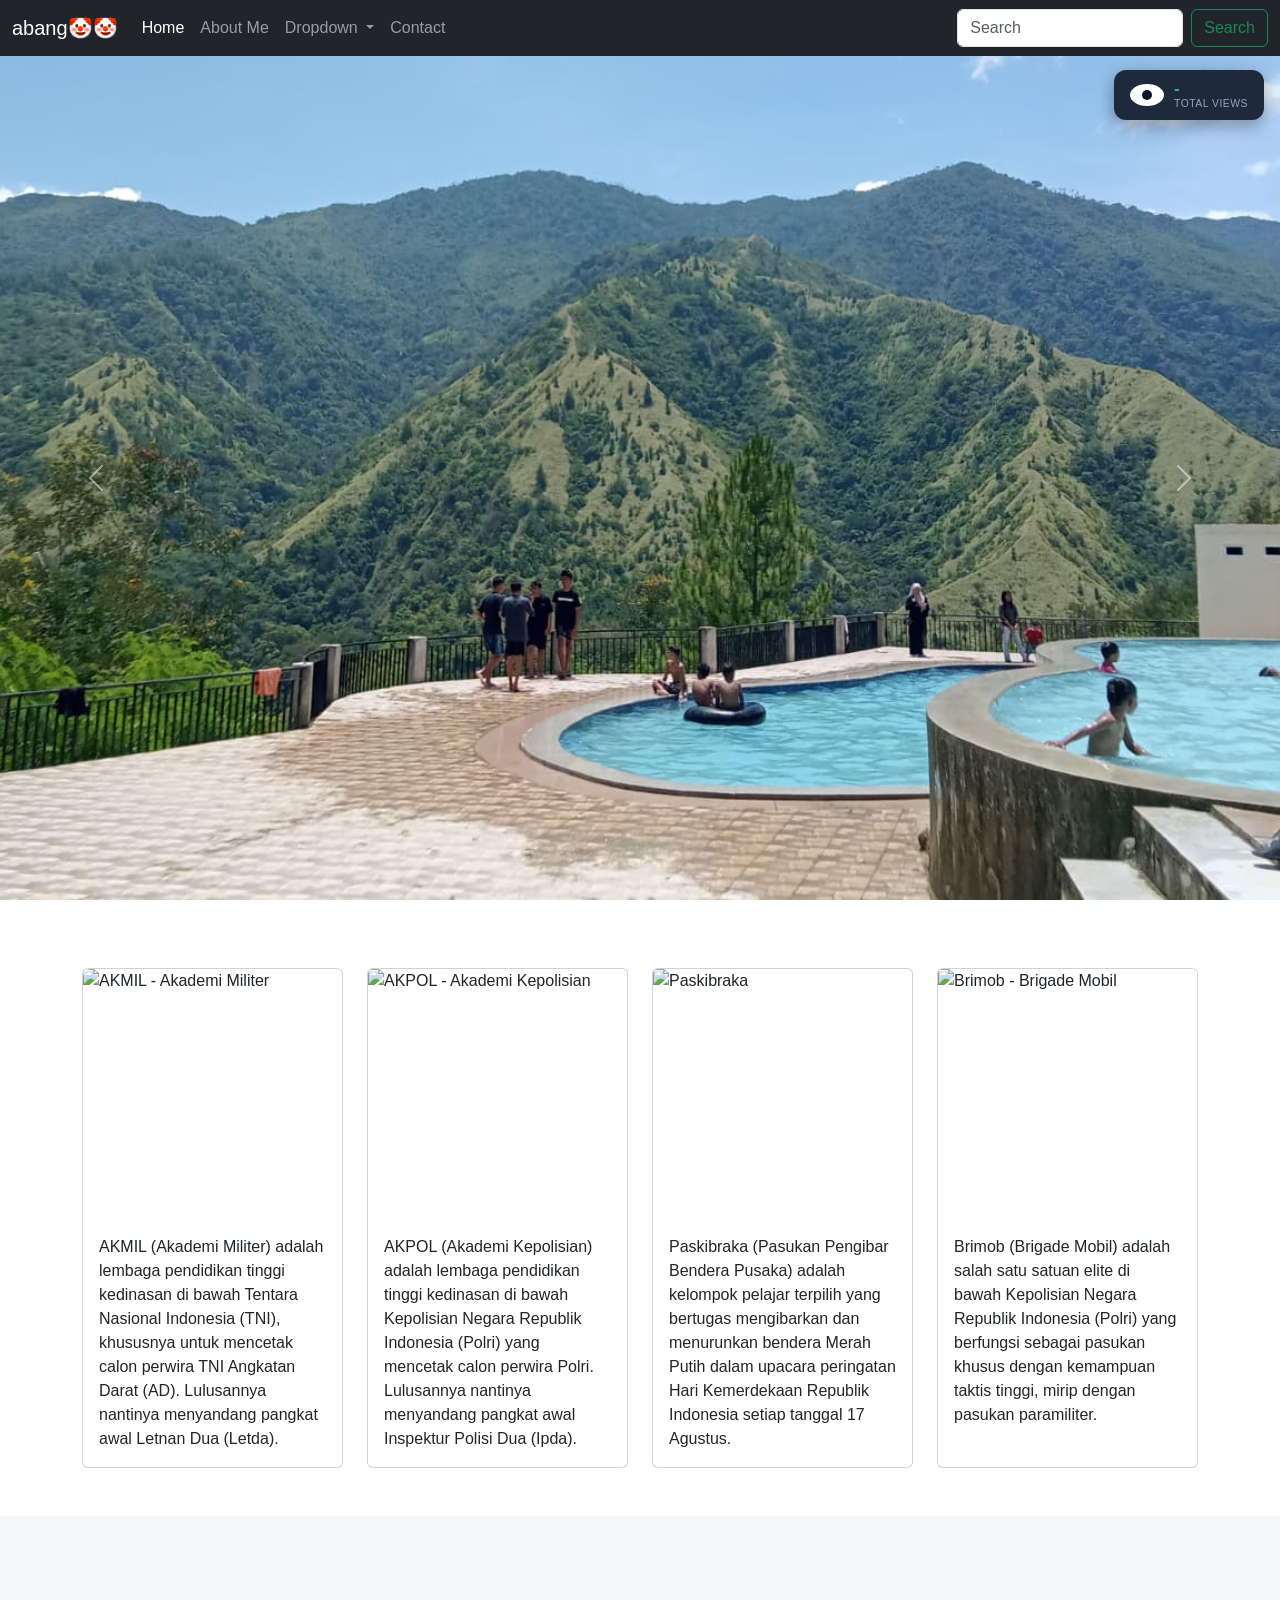
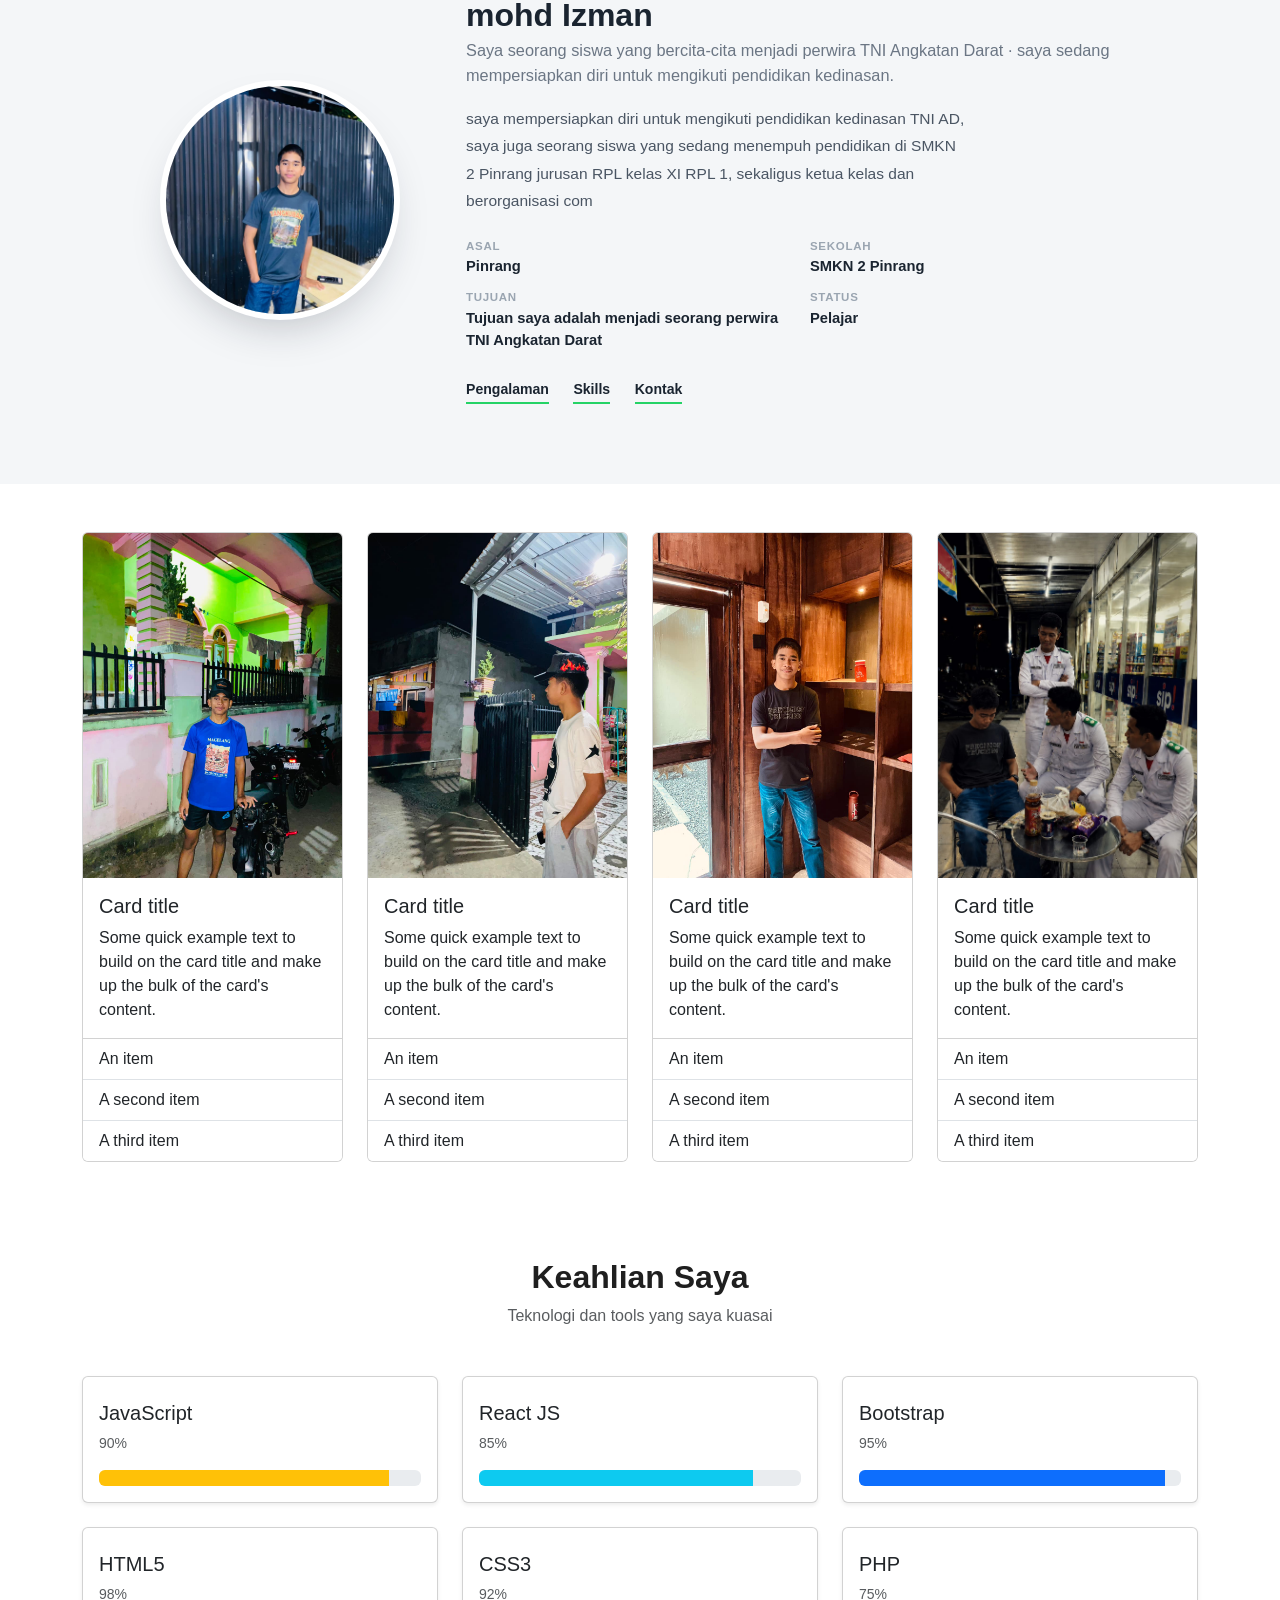
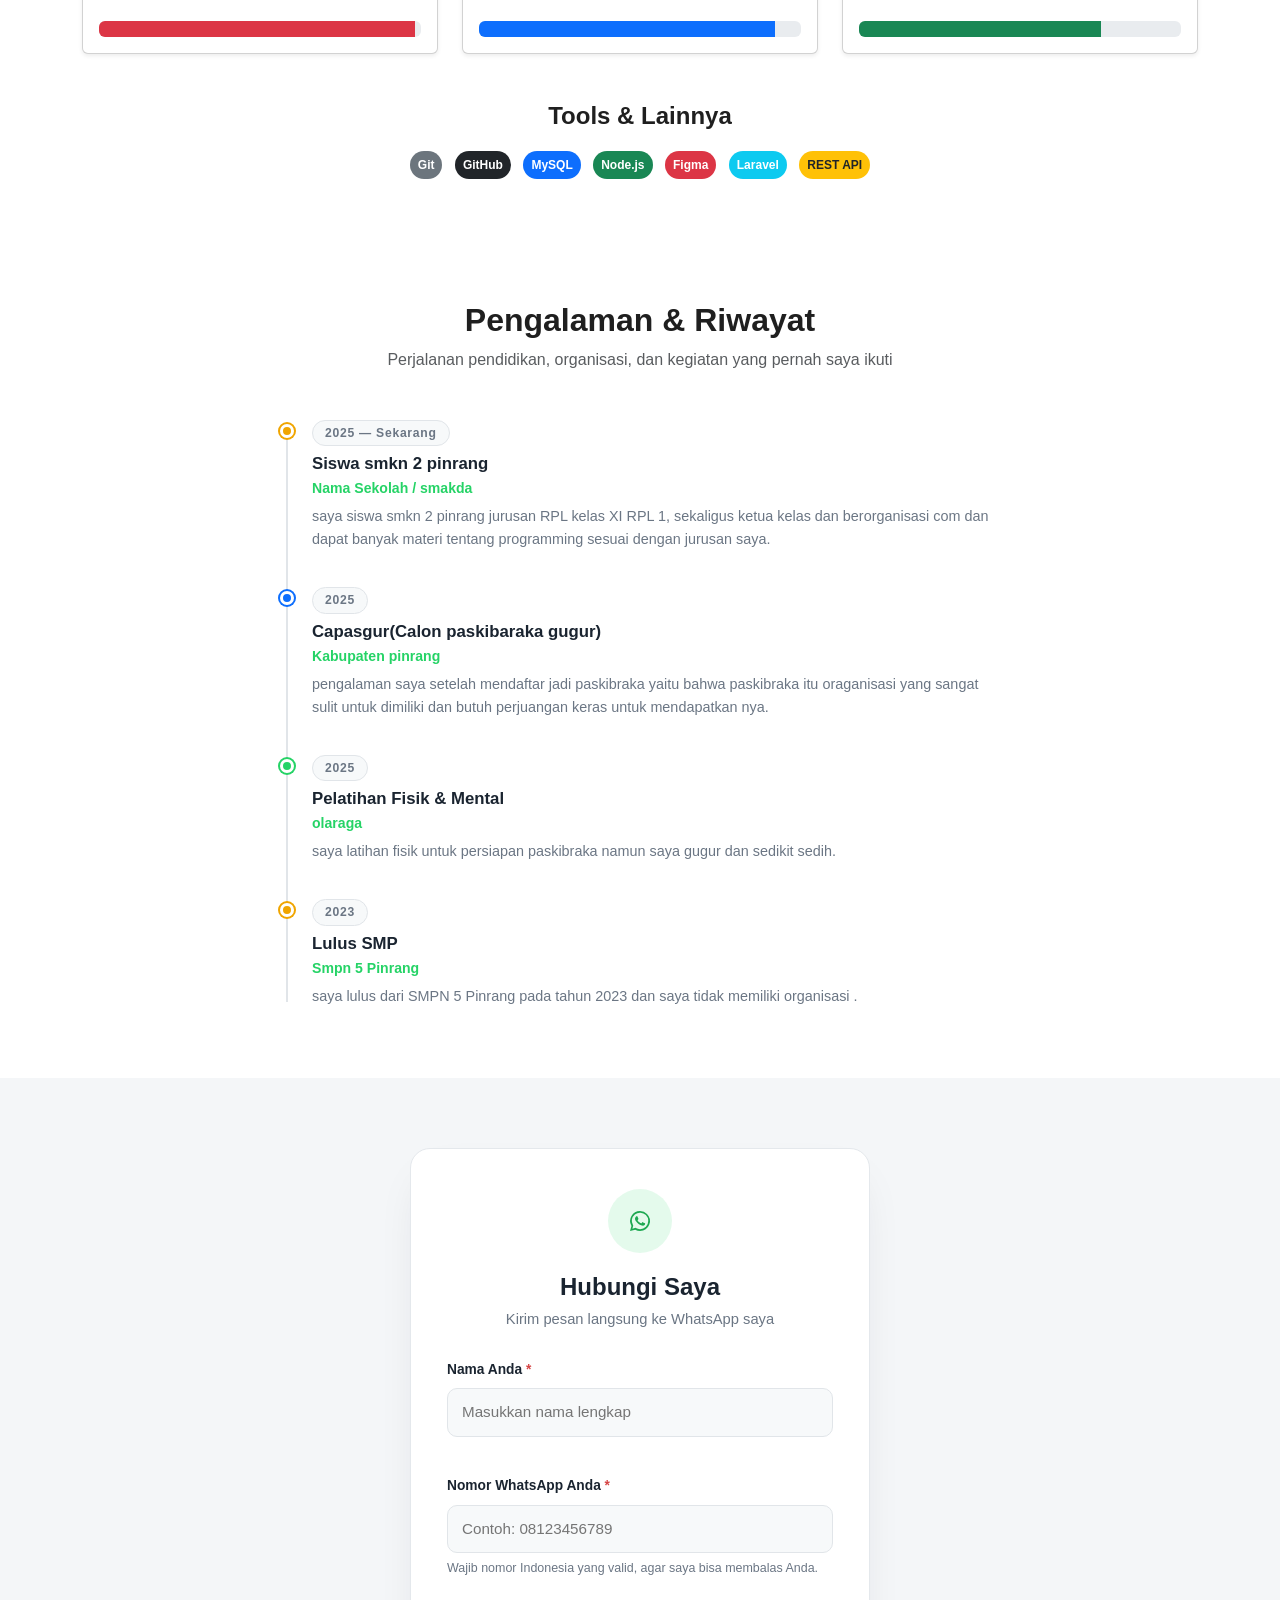
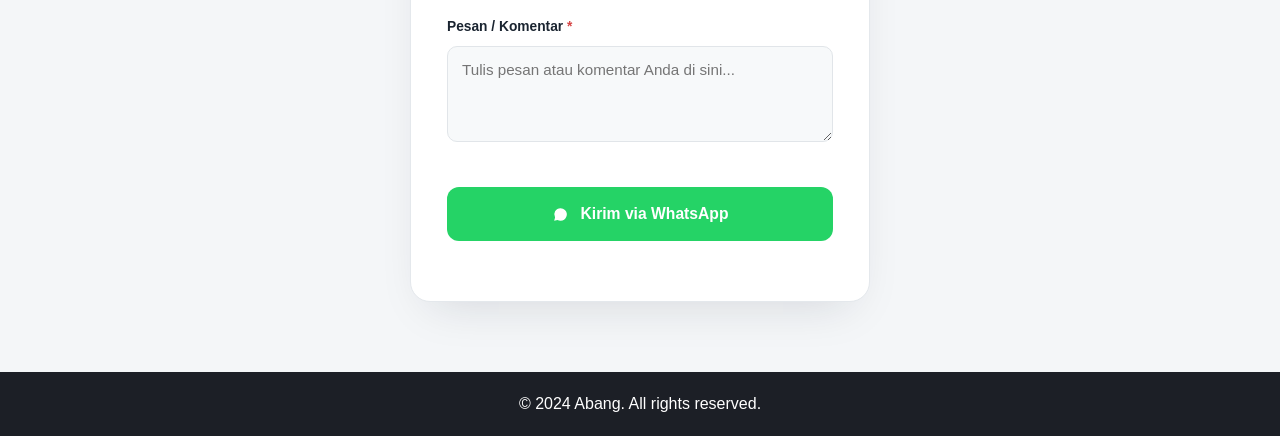
==== commit 0c68a0a8: "ini mengubahnya lagi skills" ====
--- a/index.html
+++ b/index.html
@@ -361,7 +361,6 @@
 
         /* ===== Animasi progress bar skill (mulai dari 0%) ===== */
         #skills .progress-bar {
-            width: 0% !important;
             transition: width 1.4s cubic-bezier(.22,.9,.3,1);
         }
     </style>
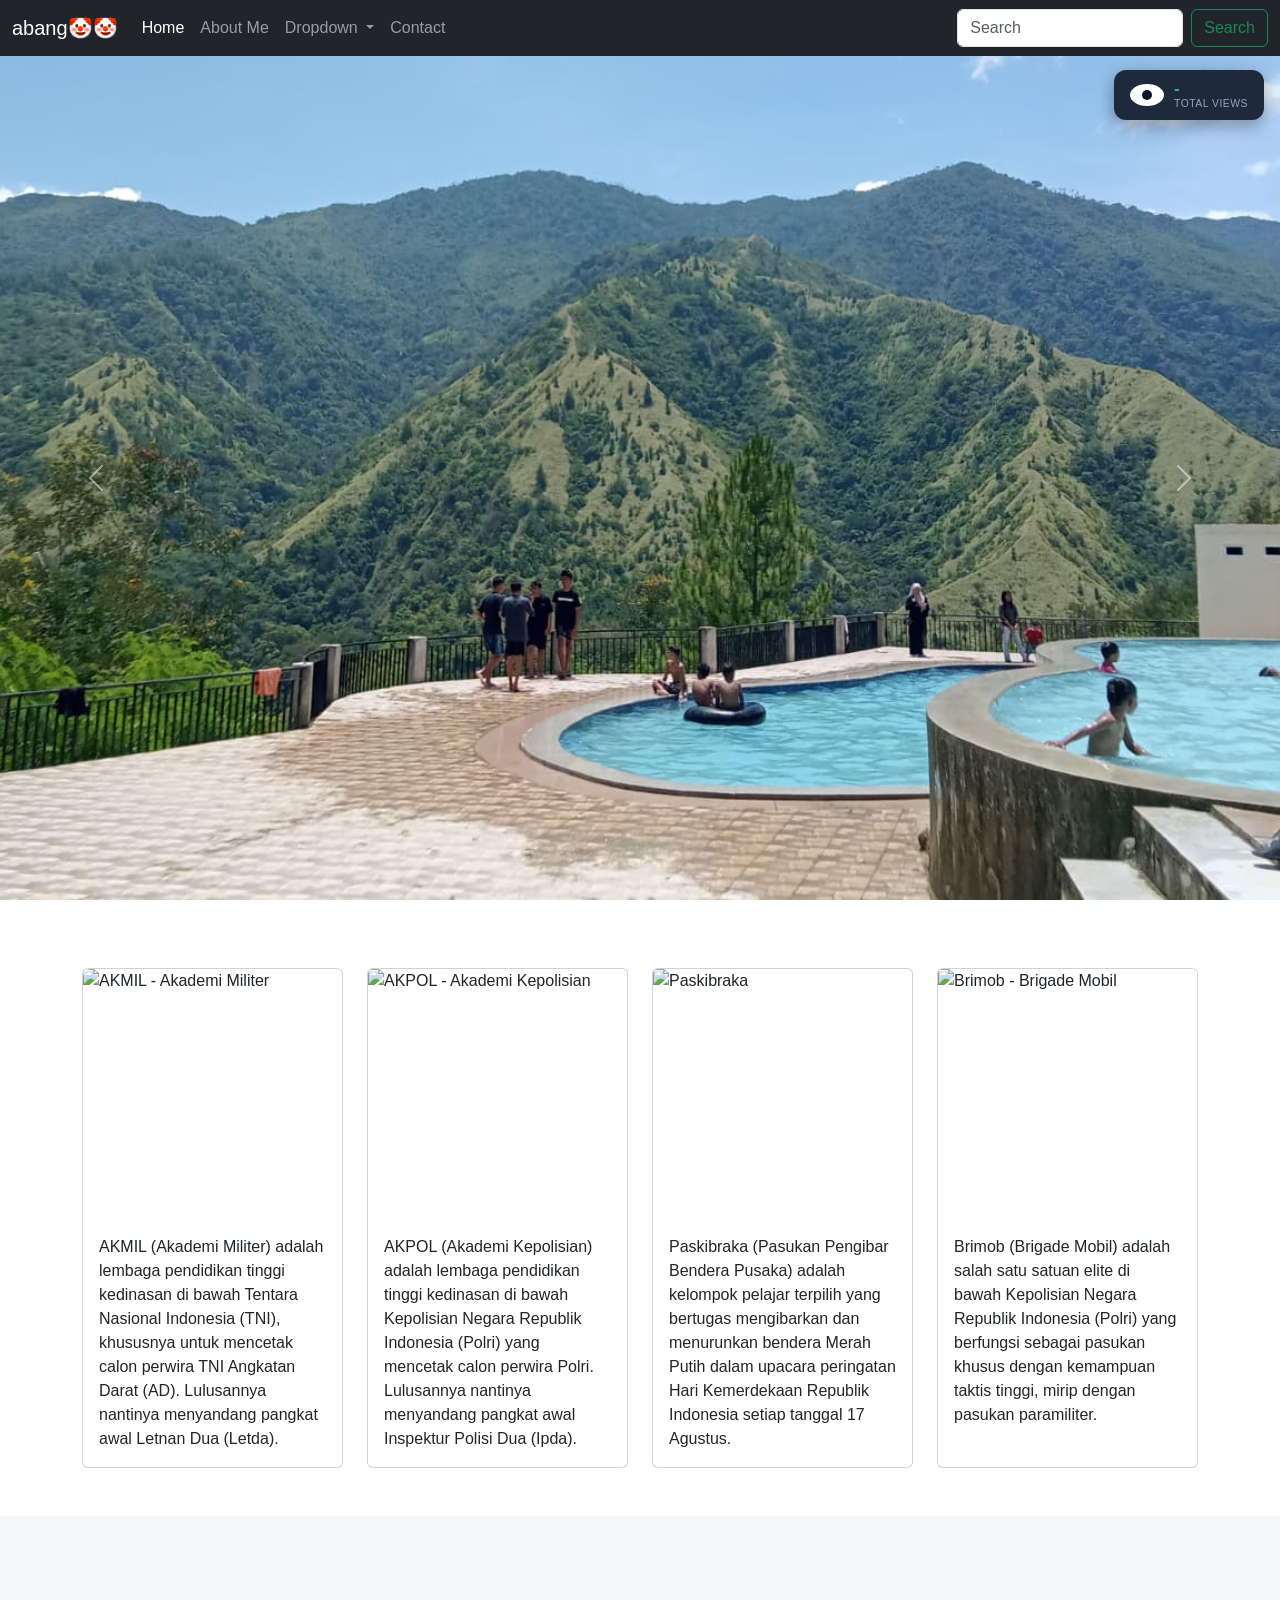
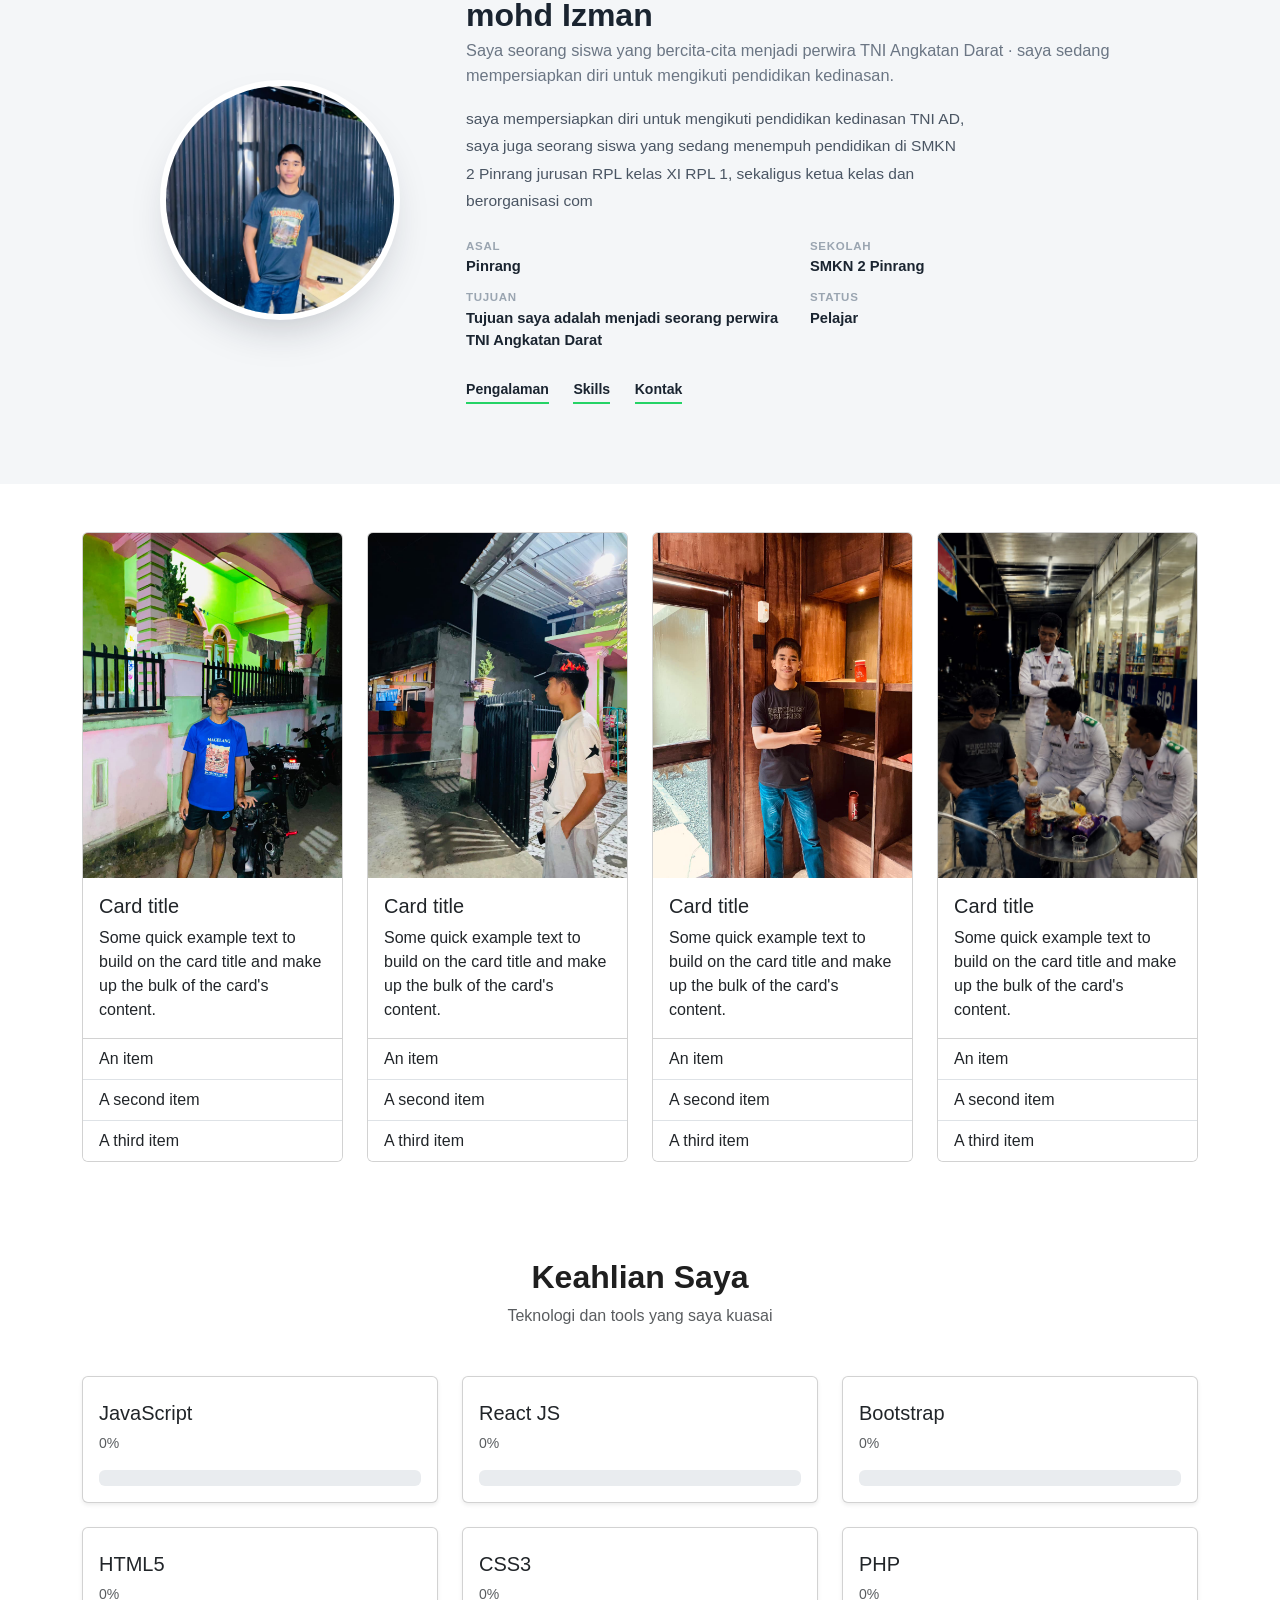
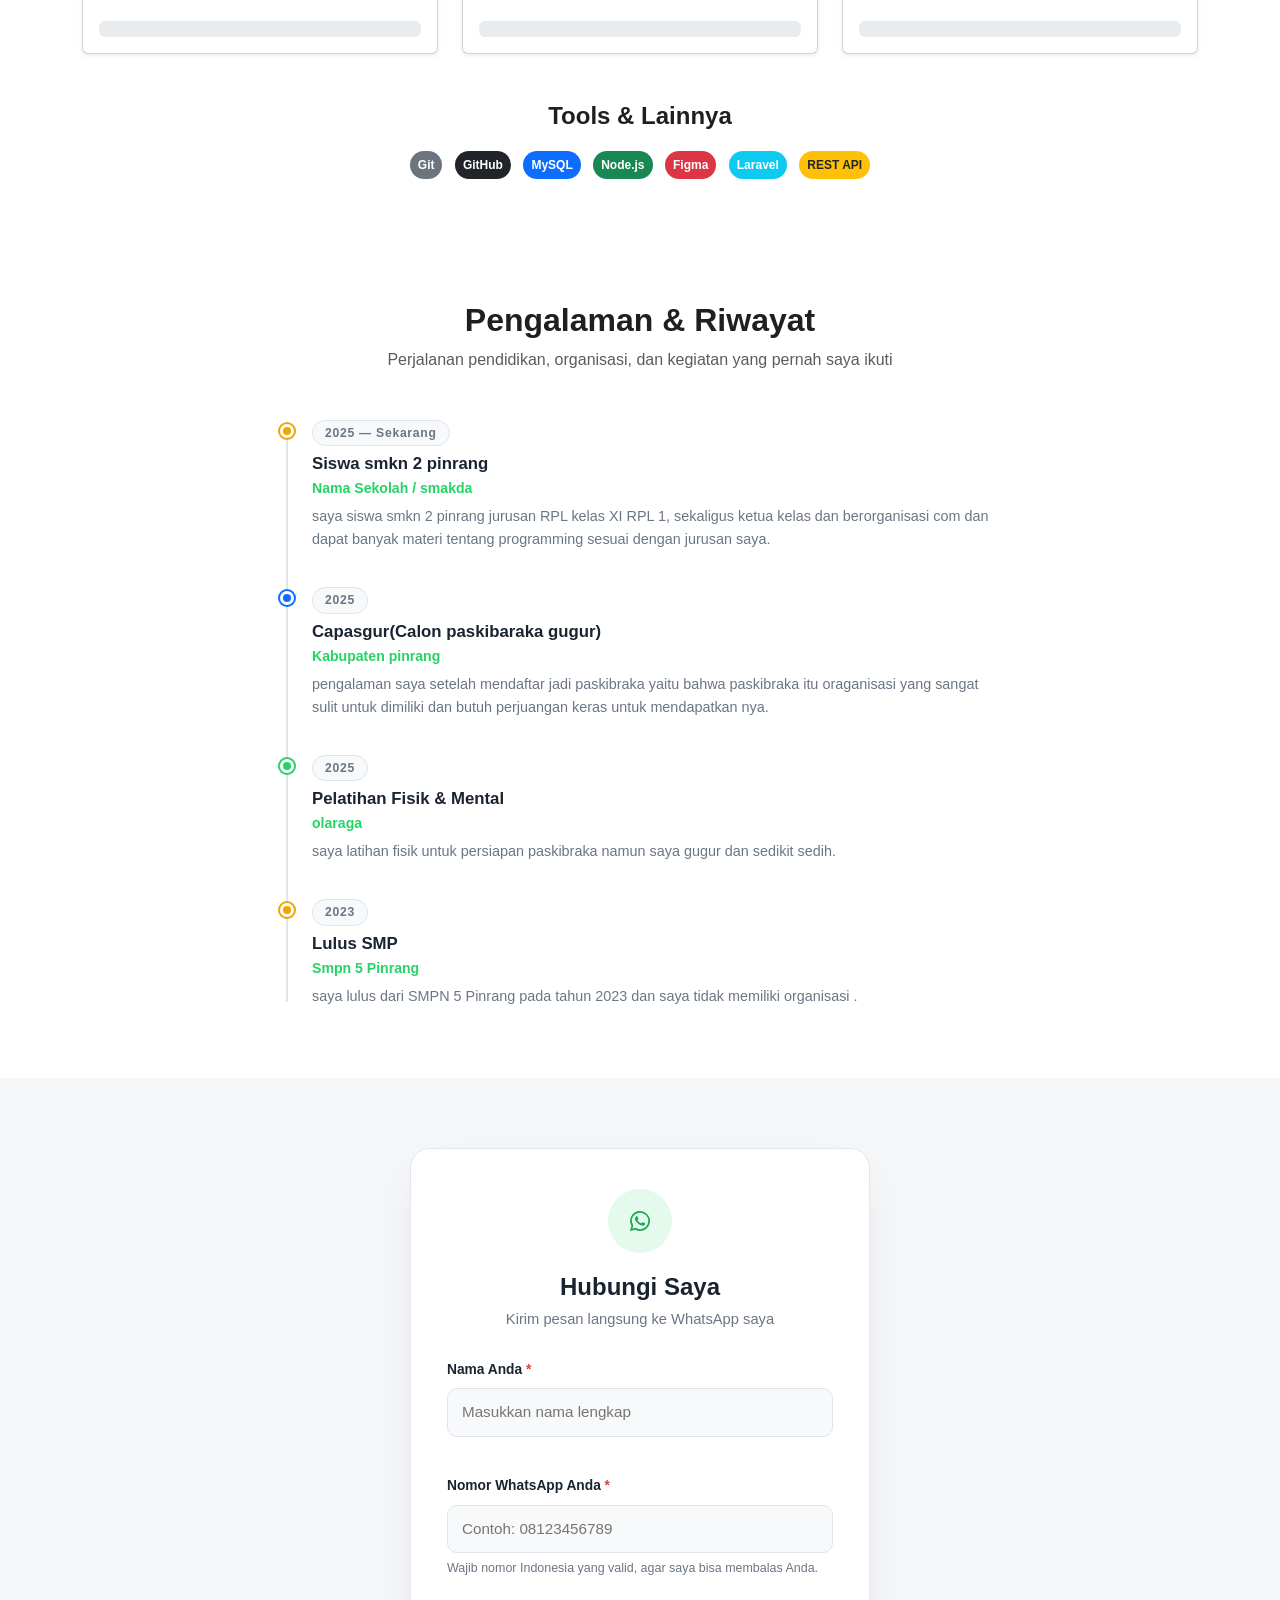
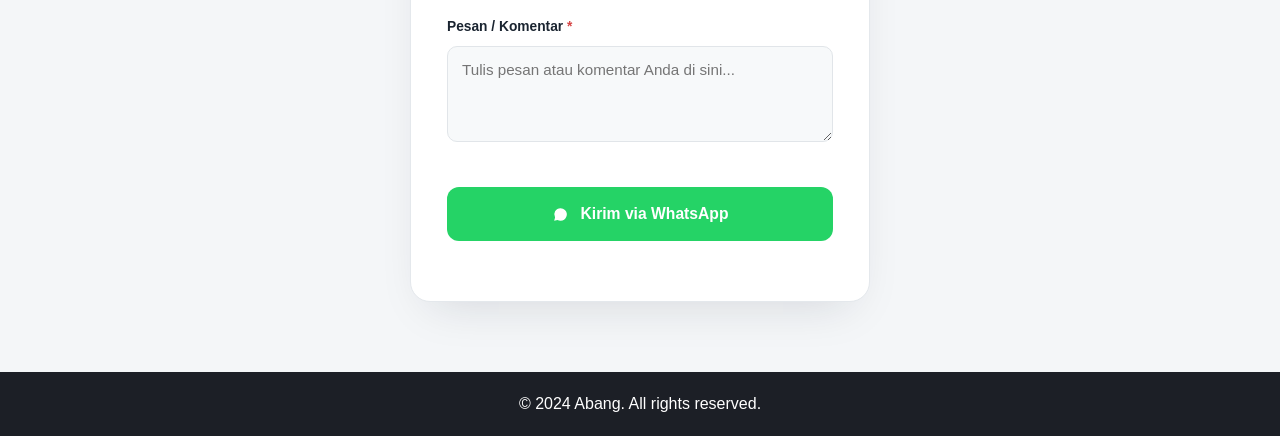
==== commit 33fc4468: "ubah skils lagi" ====
--- a/index.html
+++ b/index.html
@@ -363,6 +363,21 @@
         #skills .progress-bar {
             transition: width 1.4s cubic-bezier(.22,.9,.3,1);
         }
+
+        /* ===== Animasi "muncul" saat scroll masuk, ulang tiap kali balik ke section ===== */
+        .reveal {
+            opacity: 0;
+            transform: translateY(28px);
+            transition: opacity 0.7s ease, transform 0.7s ease;
+        }
+        .reveal.reveal-visible {
+            opacity: 1;
+            transform: translateY(0);
+        }
+        /* biar tiap kartu muncul sedikit bergantian, bukan bareng semua */
+        .reveal-delay-1 { transition-delay: 0.08s; }
+        .reveal-delay-2 { transition-delay: 0.16s; }
+        .reveal-delay-3 { transition-delay: 0.24s; }
     </style>
 </head>
 <body>
@@ -501,14 +516,14 @@
         <div class="container">
             <div class="about-wrap">
 
-                <div class="about-photo-col">
+                <div class="about-photo-col reveal">
                     <div class="about-photo">
                         <!-- Ganti src dengan foto Anda -->
                         <img src="assets/img/foto7.jpeg" alt="Foto Izman ">
                     </div>
                 </div>
 
-                <div class="about-content">
+                <div class="about-content reveal reveal-delay-1">
                     <h2>mohd Izman</h2>
                     <p class="about-role">Saya seorang siswa yang bercita-cita menjadi perwira TNI Angkatan Darat &middot; saya sedang mempersiapkan diri untuk mengikuti pendidikan kedinasan.</p>
 
@@ -553,7 +568,7 @@
         <div class="row row-cols-1 row-cols-md-4 g-4">
 
             <div class="col">
-                <div class="card h-100">
+                <div class="card h-100 reveal">
                     <img src="assets/img/foto1.jpeg"
                          class="card-img-top" alt="Foto Taruna">
                     <div class="card-body">
@@ -569,7 +584,7 @@
             </div>
 
             <div class="col">
-                <div class="card h-100">
+                <div class="card h-100 reveal reveal-delay-1">
                     <img src="assets/img/foto2.jpeg"
                          class="card-img-top" alt="Foto Taruna">
                     <div class="card-body">
@@ -585,7 +600,7 @@
             </div>
 
             <div class="col">
-                <div class="card h-100">
+                <div class="card h-100 reveal reveal-delay-2">
                     <img src="assets/img/foto4.jpeg"
                          class="card-img-top" alt="Foto Taruna">
                     <div class="card-body">
@@ -601,7 +616,7 @@
             </div>
 
             <div class="col">
-                <div class="card h-100">
+                <div class="card h-100 reveal reveal-delay-3">
                     <img src="assets/img/foto5.jpeg"
                          class="card-img-top" alt="Foto Taruna">
                     <div class="card-body">
@@ -726,7 +741,7 @@
 
             <div class="timeline">
 
-                <div class="timeline-item is-edu">
+                <div class="timeline-item is-edu reveal">
                     <span class="timeline-dot"></span>
                     <span class="timeline-year">2025 — Sekarang</span>
                     <h5 class="timeline-title">Siswa smkn 2 pinrang</h5>
@@ -734,7 +749,7 @@
                     <p class="timeline-desc">saya siswa smkn 2 pinrang jurusan RPL kelas XI RPL 1, sekaligus ketua kelas dan berorganisasi com dan dapat banyak materi tentang programming sesuai dengan jurusan saya.</p>
                 </div>
 
-                <div class="timeline-item is-org">
+                <div class="timeline-item is-org reveal">
                     <span class="timeline-dot"></span>
                     <span class="timeline-year">2025</span>
                     <h5 class="timeline-title">Capasgur(Calon paskibaraka gugur)</h5>
@@ -742,7 +757,7 @@
                     <p class="timeline-desc">pengalaman saya setelah mendaftar jadi paskibraka yaitu bahwa paskibraka itu oraganisasi yang sangat sulit untuk dimiliki dan butuh perjuangan keras untuk mendapatkan nya.</p>
                 </div>
 
-                <div class="timeline-item">
+                <div class="timeline-item reveal">
                     <span class="timeline-dot"></span>
                     <span class="timeline-year">2025</span>
                     <h5 class="timeline-title">Pelatihan Fisik &amp; Mental</h5>
@@ -750,7 +765,7 @@
                     <p class="timeline-desc">saya latihan fisik untuk persiapan paskibraka namun saya gugur dan  sedikit sedih.</p>
                 </div>
 
-                <div class="timeline-item is-edu">
+                <div class="timeline-item is-edu reveal">
                     <span class="timeline-dot"></span>
                     <span class="timeline-year">2023</span>
                     <h5 class="timeline-title">Lulus SMP</h5>
@@ -765,7 +780,7 @@
     <!-- ===== Kontak WhatsApp ===== -->
     <section id="contact">
         <div class="container">
-            <div class="wa-card">
+            <div class="wa-card reveal">
 
                 <div class="wa-icon-badge">
                     <svg viewBox="0 0 24 24" fill="none" xmlns="http://www.w3.org/2000/svg">
@@ -861,20 +876,73 @@
         trackTotalViews();
     </script>
 
-    <!-- ===== Script animasi persen & progress bar Skills (mulai dari 0) ===== -->
+    <!-- ===== Script animasi persen & progress bar Skills (ulang dari 0 tiap kali section terlihat lagi) ===== -->
+    <script>
+        function resetSkillsToZero() {
+            document.querySelectorAll('#skills .skill-pct').forEach(el => {
+                el.textContent = '0';
+            });
+            document.querySelectorAll('#skills .progress-bar').forEach(el => {
+                el.style.width = '0%';
+            });
+        }
+
+        function playSkillsAnimation() {
+            // Pastikan mulai dari 0 dulu, lalu paksa browser "reflow"
+            // supaya transition CSS-nya benar-benar terpicu ulang
+            resetSkillsToZero();
+
+            requestAnimationFrame(() => {
+                requestAnimationFrame(() => {
+                    document.querySelectorAll('#skills .skill-pct').forEach(el => {
+                        animateNumber(el, parseInt(el.dataset.target, 10), 1200);
+                    });
+                    document.querySelectorAll('#skills .progress-bar').forEach(el => {
+                        el.style.width = el.dataset.target + '%';
+                    });
+                });
+            });
+        }
+
+        window.addEventListener('DOMContentLoaded', () => {
+            const skillsSection = document.getElementById('skills');
+            resetSkillsToZero(); // pastikan awalnya 0 sebelum ke-scroll
+
+            const skillsObserver = new IntersectionObserver((entries) => {
+                entries.forEach(entry => {
+                    if (entry.isIntersecting) {
+                        // Section masuk layar -> mainkan animasi dari 0
+                        playSkillsAnimation();
+                    } else {
+                        // Section keluar layar -> reset ke 0 supaya nanti
+                        // saat di-scroll balik, animasinya terulang lagi
+                        resetSkillsToZero();
+                    }
+                });
+            }, { threshold: 0.3 });
+
+            skillsObserver.observe(skillsSection);
+        });
+    </script>
+
+    <!-- ===== Script animasi "muncul" untuk section lain (ulang tiap masuk layar) ===== -->
     <script>
         window.addEventListener('DOMContentLoaded', () => {
-            // Angka persen tiap skill: 0 -> target
-            document.querySelectorAll('#skills .skill-pct').forEach(el => {
-                animateNumber(el, parseInt(el.dataset.target, 10), 1200);
-            });
-
-            // Progress bar melebar dari 0 ke lebar target
-            requestAnimationFrame(() => {
-                document.querySelectorAll('#skills .progress-bar').forEach(el => {
-                    el.style.width = el.dataset.target + '%';
+            const revealEls = document.querySelectorAll('.reveal');
+
+            const revealObserver = new IntersectionObserver((entries) => {
+                entries.forEach(entry => {
+                    if (entry.isIntersecting) {
+                        entry.target.classList.add('reveal-visible');
+                    } else {
+                        // keluar layar -> lepas class, biar muncul lagi
+                        // dari awal saat di-scroll balik ke situ
+                        entry.target.classList.remove('reveal-visible');
+                    }
                 });
-            });
+            }, { threshold: 0.2 });
+
+            revealEls.forEach(el => revealObserver.observe(el));
         });
     </script>
 
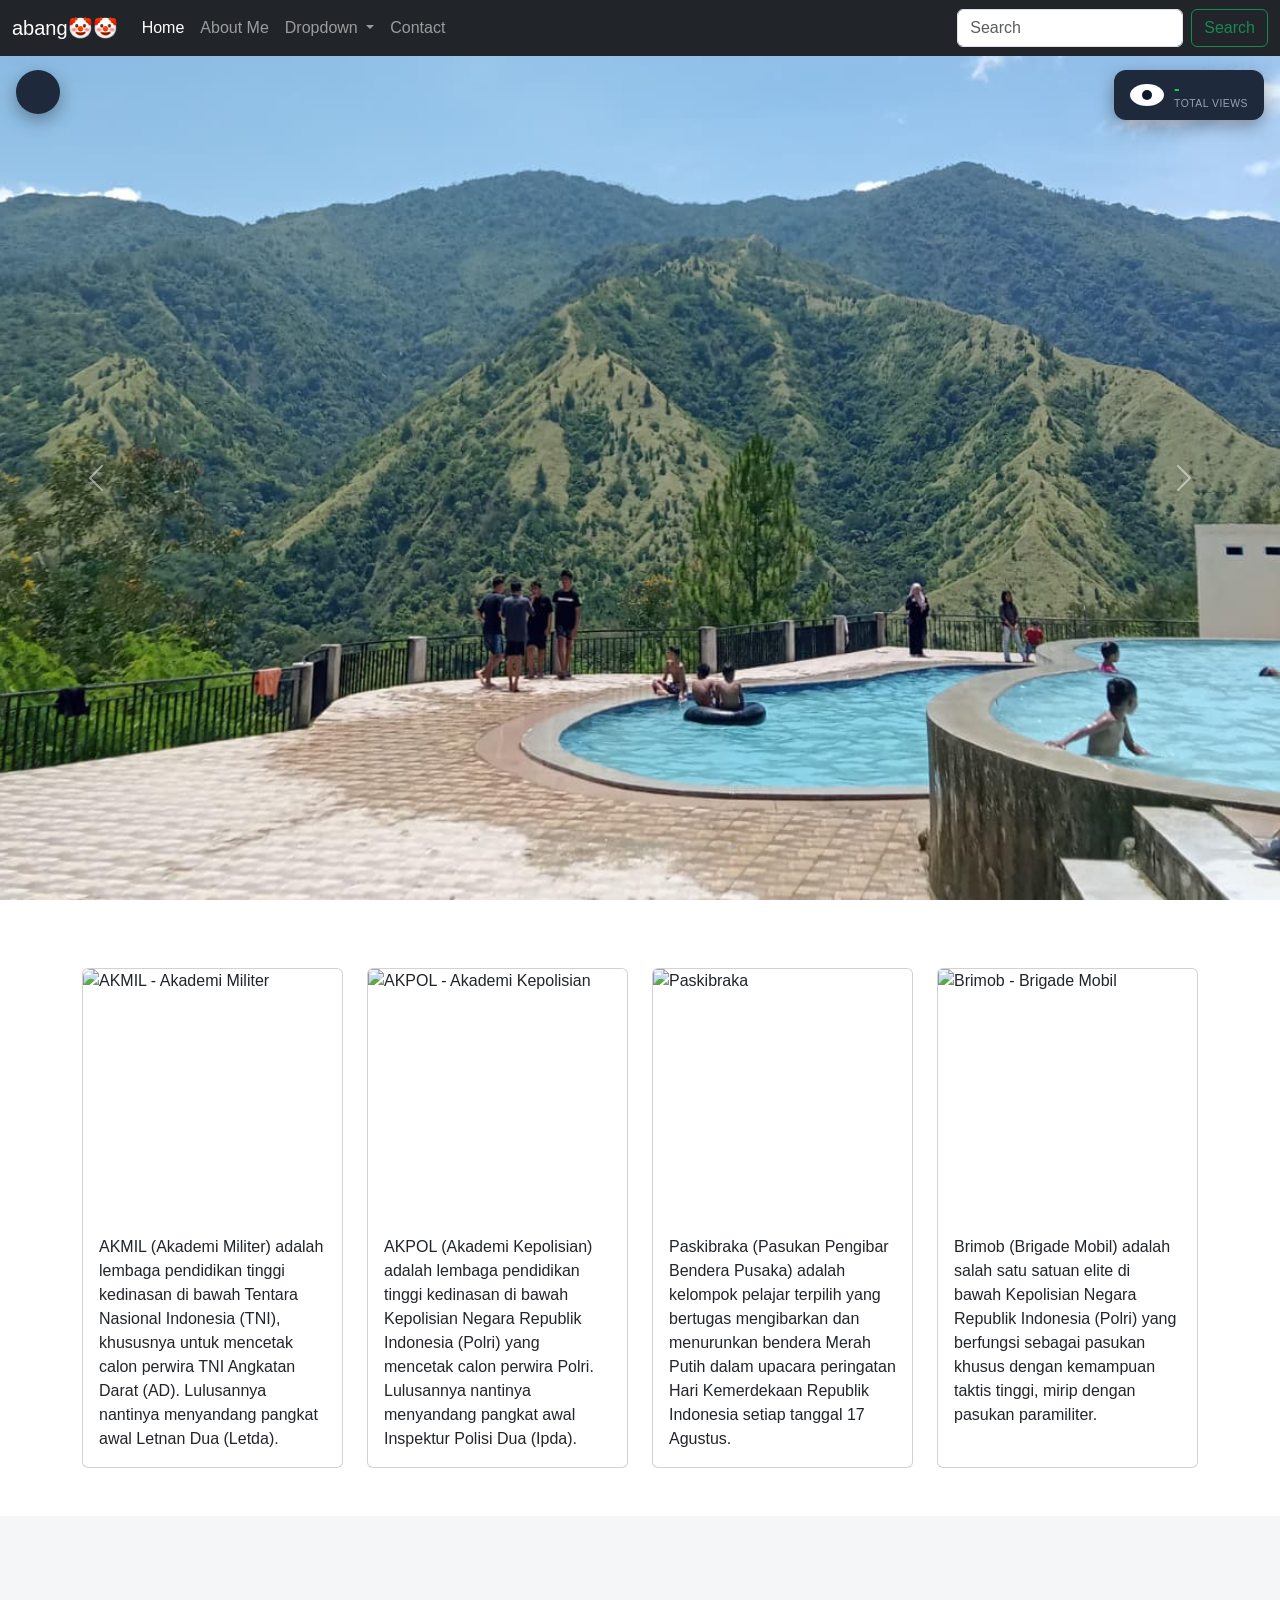
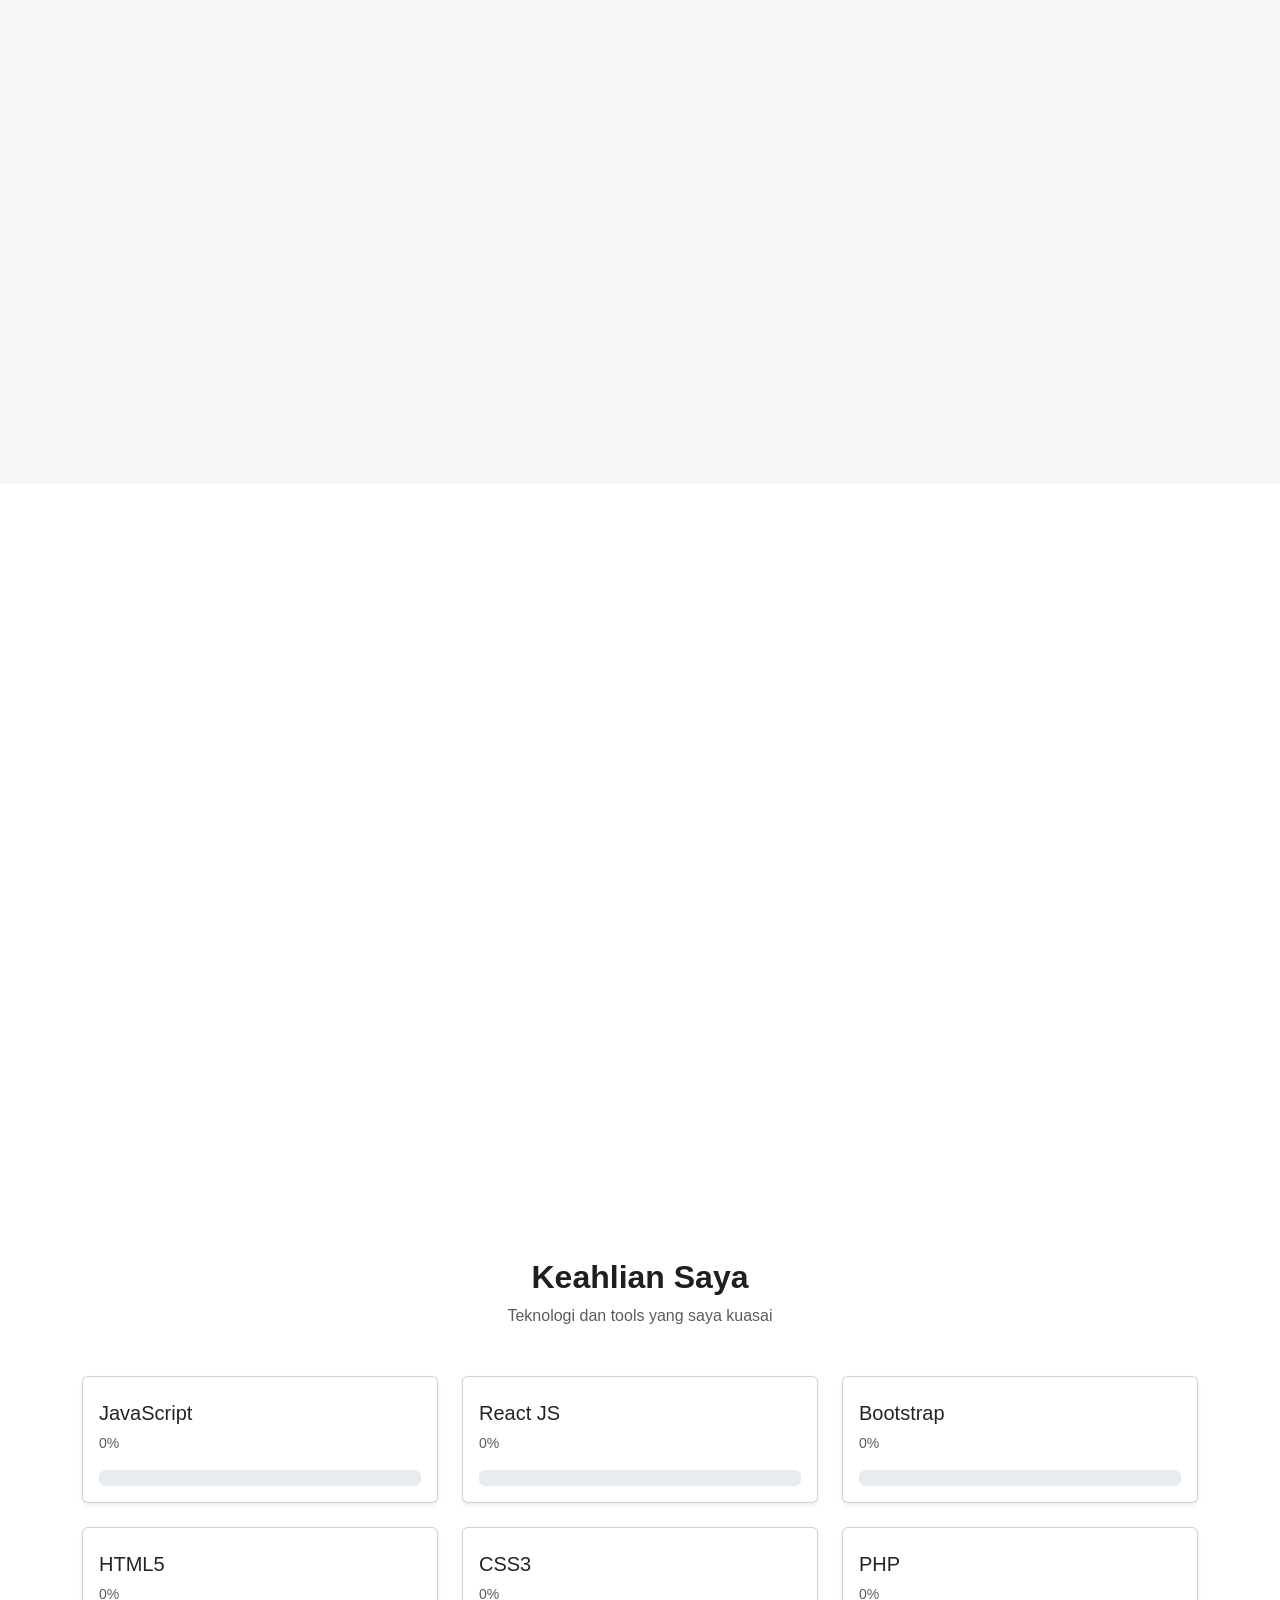
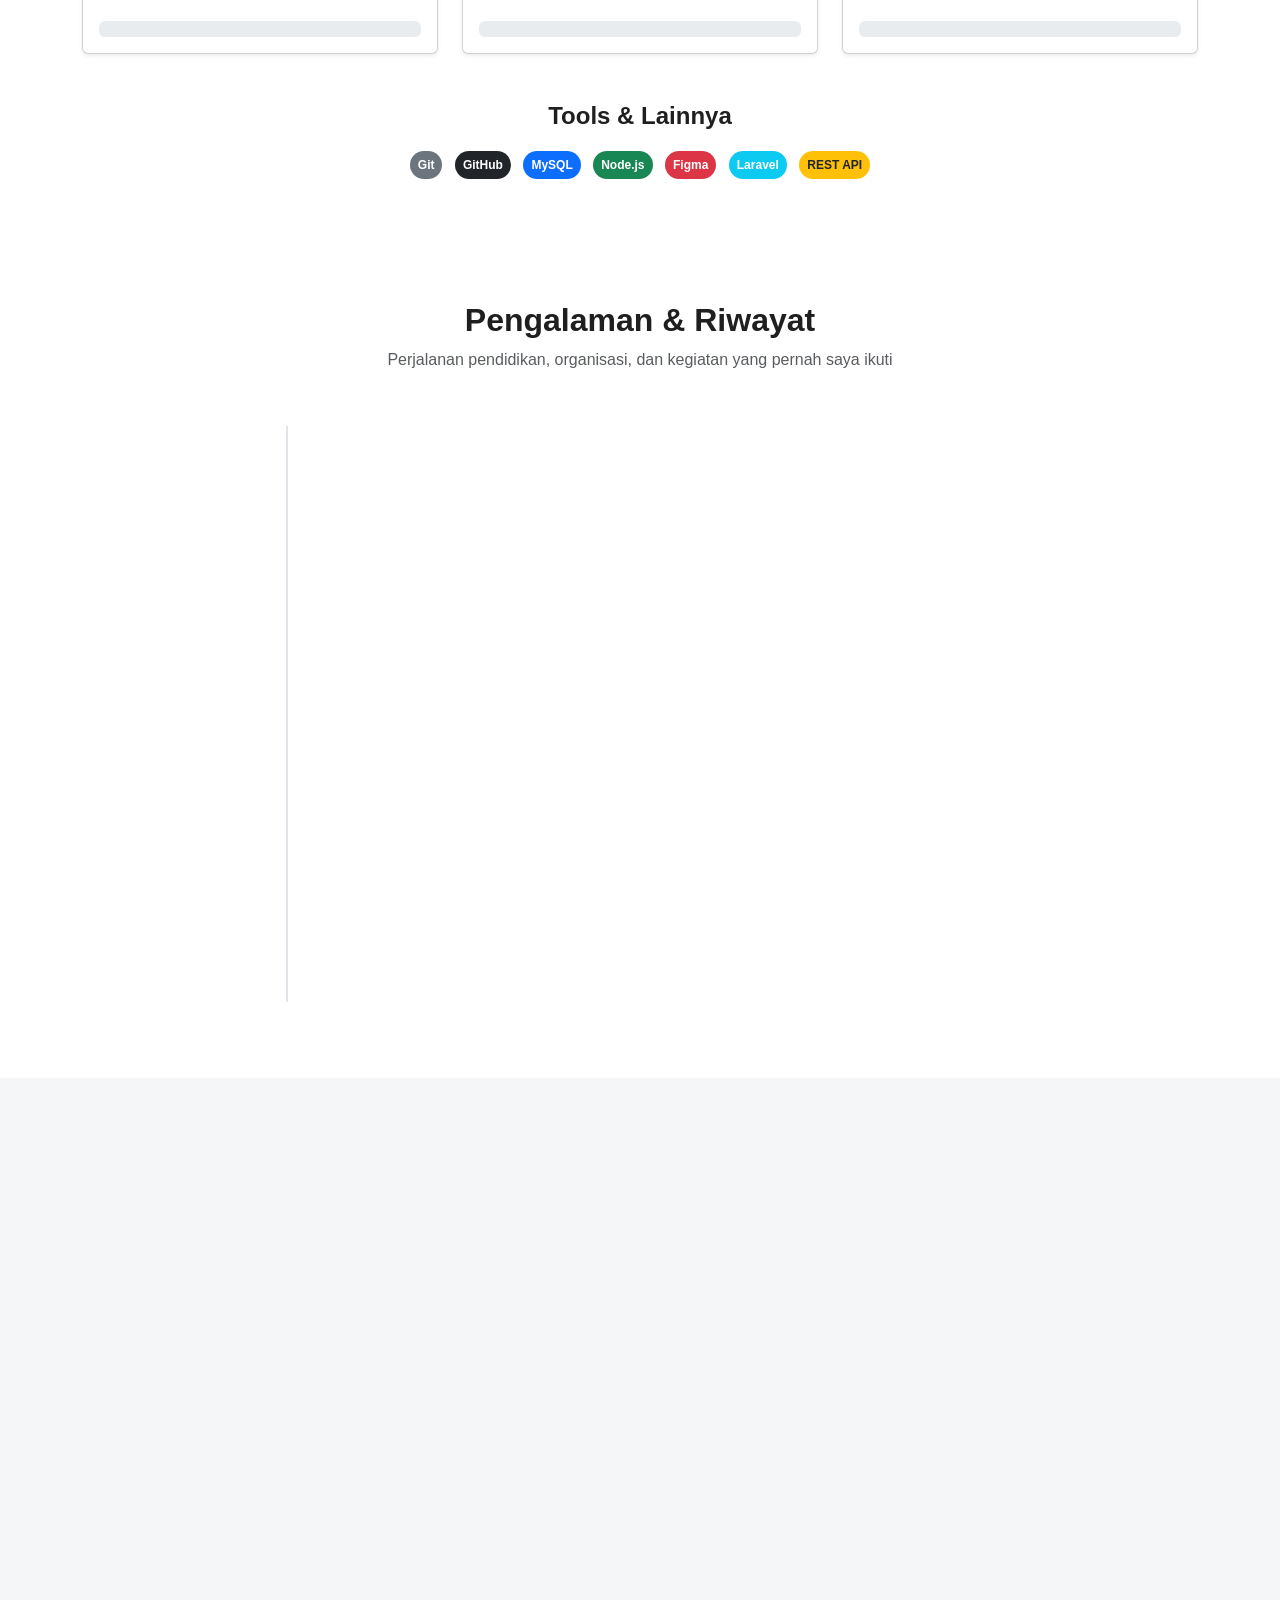
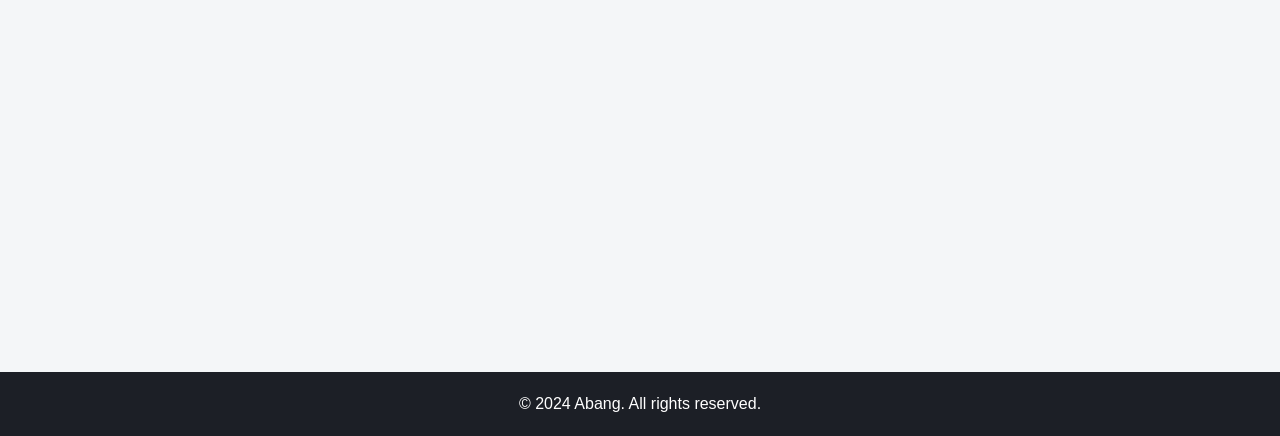
==== commit 9c1b19ad: "menambahkan loading" ====
--- a/index.html
+++ b/index.html
@@ -4,6 +4,17 @@
     <meta charset="UTF-8">
     <meta name="viewport" content="width=device-width, initial-scale=1.0">
     <title>mohd Izman</title>
+
+    <script>
+        // Terapkan tema (gelap/terang) sedini mungkin, sebelum halaman
+        // dirender, supaya tidak ada kedipan warna saat pertama dibuka.
+        (function () {
+            var saved = localStorage.getItem('theme');
+            if (saved === 'dark') {
+                document.documentElement.classList.add('dark-mode');
+            }
+        })();
+    </script>
 
     <link href="https://cdn.jsdelivr.net/npm/bootstrap@5.0.2/dist/css/bootstrap.min.css" rel="stylesheet"
           integrity="sha384-EVSTQN3/azprG1Anm3QDgpJLIm9Nao0Yz1ztcQTwFspd3yD65VohhpuuCOmLASjC" crossorigin="anonymous">
@@ -359,7 +370,175 @@
             margin-top: 10px;
         }
 
-        /* ===== Animasi progress bar skill (mulai dari 0%) ===== */
+        /* ===== Loading Screen ===== */
+        html.no-scroll, html.no-scroll body { overflow: hidden; height: 100%; }
+
+        .page-loader {
+            position: fixed;
+            inset: 0;
+            z-index: 9999;
+            display: flex;
+            align-items: center;
+            justify-content: center;
+            background: radial-gradient(circle at 20% 20%, #16213a 0%, #0b1220 55%, #060a13 100%);
+            overflow: hidden;
+            transition: opacity 0.6s ease, visibility 0.6s ease;
+        }
+        .page-loader.loader-hidden {
+            opacity: 0;
+            visibility: hidden;
+            pointer-events: none;
+        }
+        .loader-blob {
+            position: absolute;
+            border-radius: 50%;
+            filter: blur(70px);
+            opacity: 0.4;
+            animation: floatBlob 7s ease-in-out infinite;
+        }
+        .loader-blob.b1 { width: 300px; height: 300px; background: #25D366; top: -70px; left: -70px; }
+        .loader-blob.b2 { width: 340px; height: 340px; background: #0d6efd; bottom: -90px; right: -70px; animation-delay: -3.2s; }
+        .loader-blob.b3 { width: 220px; height: 220px; background: #f0a500; top: 55%; left: 65%; animation-delay: -1.6s; }
+        @keyframes floatBlob {
+            0%, 100% { transform: translate(0, 0) scale(1); }
+            50% { transform: translate(26px, -22px) scale(1.12); }
+        }
+
+        .loader-grid {
+            position: absolute;
+            inset: 0;
+            background-image:
+                linear-gradient(rgba(255,255,255,0.035) 1px, transparent 1px),
+                linear-gradient(90deg, rgba(255,255,255,0.035) 1px, transparent 1px);
+            background-size: 42px 42px;
+            mask-image: radial-gradient(circle at center, #000 0%, transparent 75%);
+        }
+
+        .loader-content {
+            position: relative;
+            z-index: 2;
+            text-align: center;
+            padding: 0 24px;
+        }
+        .loader-ring {
+            width: 56px;
+            height: 56px;
+            margin: 0 auto 22px;
+            border-radius: 50%;
+            border: 3px solid rgba(255,255,255,0.15);
+            border-top-color: #25D366;
+            border-right-color: #4ade80;
+            animation: loaderSpin 0.9s linear infinite;
+        }
+        @keyframes loaderSpin { to { transform: rotate(360deg); } }
+
+        .loader-title {
+            font-size: 1.6rem;
+            font-weight: 800;
+            color: #fff;
+            letter-spacing: 0.02em;
+            min-height: 2.2rem;
+        }
+        .loader-letter {
+            display: inline-block;
+            opacity: 0;
+            transform: translateY(12px);
+            animation: letterIn 0.5s ease forwards;
+        }
+        @keyframes letterIn {
+            to { opacity: 1; transform: translateY(0); }
+        }
+        .loader-subtitle {
+            margin-top: 10px;
+            font-size: 0.85rem;
+            color: #94a3b8;
+            letter-spacing: 0.04em;
+        }
+        .loader-bar-track {
+            width: 220px;
+            height: 4px;
+            margin: 22px auto 0;
+            border-radius: 999px;
+            background: rgba(255,255,255,0.12);
+            overflow: hidden;
+        }
+        .loader-bar-fill {
+            height: 100%;
+            width: 0%;
+            border-radius: 999px;
+            background: linear-gradient(90deg, #25D366, #4ade80);
+            animation: loaderFill 1.5s ease forwards;
+        }
+        @keyframes loaderFill { to { width: 100%; } }
+
+        /* ===== Theme Toggle Button ===== */
+        .theme-toggle {
+            position: fixed;
+            top: 70px;
+            left: 16px;
+            z-index: 1050;
+            width: 44px;
+            height: 44px;
+            border-radius: 50%;
+            border: none;
+            background: #1e293b;
+            color: #fbbf24;
+            display: flex;
+            align-items: center;
+            justify-content: center;
+            font-size: 1.1rem;
+            cursor: pointer;
+            box-shadow: 0 6px 18px rgba(0,0,0,0.35);
+            transition: background 0.2s ease, transform 0.15s ease;
+        }
+        .theme-toggle:hover { transform: scale(1.06); }
+        .theme-toggle:active { transform: scale(0.94); }
+
+        /* ===== Dark Mode ===== */
+        html.dark-mode body { background: #0b1220; color: #dfe4ea; }
+        html.dark-mode .theme-toggle { background: #f4f6f8; color: #1e293b; }
+        html.dark-mode #about,
+        html.dark-mode #contact { background: #0f172a; }
+        html.dark-mode .card,
+        html.dark-mode .wa-card {
+            background: #131c2e;
+            border-color: #263248;
+            color: #dfe4ea;
+        }
+        html.dark-mode .card-title,
+        html.dark-mode .about-content h2,
+        html.dark-mode .timeline-title,
+        html.dark-mode .wa-card h2,
+        html.dark-mode .about-facts dd,
+        html.dark-mode #skills h2,
+        html.dark-mode #experience h2 { color: #f1f5f9; }
+        html.dark-mode .card-text,
+        html.dark-mode .text-muted,
+        html.dark-mode .about-role,
+        html.dark-mode p.about-bio,
+        html.dark-mode .timeline-desc,
+        html.dark-mode .wa-subtitle,
+        html.dark-mode .about-facts dt { color: #94a3b8 !important; }
+        html.dark-mode #skills .progress { background: #263248; }
+        html.dark-mode .timeline-year {
+            background: #131c2e;
+            border-color: #263248;
+            color: #94a3b8;
+        }
+        html.dark-mode .timeline::before { background: #263248; }
+        html.dark-mode .wa-field input,
+        html.dark-mode .wa-field textarea {
+            background: #0b1220;
+            border-color: #263248;
+            color: #dfe4ea;
+        }
+        html.dark-mode .about-links a { color: #dfe4ea; }
+        html.dark-mode footer { background: #060a13 !important; }
+        html.dark-mode body,
+        html.dark-mode #about,
+        html.dark-mode #contact,
+        html.dark-mode .card,
+        html.dark-mode .wa-card { transition: background 0.3s ease, color 0.3s ease; }
         #skills .progress-bar {
             transition: width 1.4s cubic-bezier(.22,.9,.3,1);
         }
@@ -381,6 +560,27 @@
     </style>
 </head>
 <body>
+
+    <!-- ===== Loading Screen ===== -->
+    <div class="page-loader" id="pageLoader">
+        <div class="loader-grid"></div>
+        <div class="loader-blob b1"></div>
+        <div class="loader-blob b2"></div>
+        <div class="loader-blob b3"></div>
+        <div class="loader-content">
+            <div class="loader-ring"></div>
+            <div class="loader-title" id="loaderTitle"></div>
+            <div class="loader-subtitle">Menyiapkan halaman...</div>
+            <div class="loader-bar-track">
+                <div class="loader-bar-fill"></div>
+            </div>
+        </div>
+    </div>
+
+    <!-- ===== Tombol Mode Gelap/Terang ===== -->
+    <button type="button" class="theme-toggle" id="themeToggle" aria-label="Ganti mode gelap/terang">
+        <i class="bi bi-moon-stars-fill" id="themeIcon"></i>
+    </button>
 
     <!-- ===== Widget Total Views (ikon mata) ===== -->
     <div class="views-widget">
@@ -832,6 +1032,60 @@
     <script src="https://cdn.jsdelivr.net/npm/bootstrap@5.0.2/dist/js/bootstrap.bundle.min.js"
             integrity="sha384-MrcW6ZMFYlzcLA8Nl+NtUVF0sA7MsXsP1UyJoMp4YLEuNSfAP+JcXn/tWtIaxVXM" crossorigin="anonymous"></script>
 
+    <!-- ===== Script Loading Screen ===== -->
+    <script>
+        // Tulis "Welcome to Portofolio Abang" huruf per huruf dengan animasi
+        (function typeLoaderTitle() {
+            const text = "Welcome to Portofolio Abang";
+            const el = document.getElementById('loaderTitle');
+            el.innerHTML = text.split('').map((ch, i) => {
+                const char = ch === ' ' ? '&nbsp;' : ch;
+                return `<span class="loader-letter" style="animation-delay:${(i * 0.035).toFixed(2)}s">${char}</span>`;
+            }).join('');
+        })();
+
+        // Kunci scroll selagi loading tampil
+        document.documentElement.classList.add('no-scroll');
+
+        window.addEventListener('load', () => {
+            const MIN_DISPLAY_MS = 1500; // durasi minimum biar animasinya kelihatan
+            const elapsed = performance.now();
+            const remaining = Math.max(0, MIN_DISPLAY_MS - elapsed);
+
+            setTimeout(() => {
+                const loader = document.getElementById('pageLoader');
+                loader.classList.add('loader-hidden');
+                document.documentElement.classList.remove('no-scroll');
+                setTimeout(() => loader.remove(), 700);
+            }, remaining);
+        });
+    </script>
+
+    <!-- ===== Script Mode Gelap / Terang ===== -->
+    <script>
+        const themeToggle = document.getElementById('themeToggle');
+        const themeIcon = document.getElementById('themeIcon');
+
+        function applyTheme(theme) {
+            if (theme === 'dark') {
+                document.documentElement.classList.add('dark-mode');
+                themeIcon.className = 'bi bi-sun-fill';
+            } else {
+                document.documentElement.classList.remove('dark-mode');
+                themeIcon.className = 'bi bi-moon-stars-fill';
+            }
+        }
+
+        applyTheme(localStorage.getItem('theme') || 'light');
+
+        themeToggle.addEventListener('click', () => {
+            const isDark = document.documentElement.classList.contains('dark-mode');
+            const nextTheme = isDark ? 'light' : 'dark';
+            localStorage.setItem('theme', nextTheme);
+            applyTheme(nextTheme);
+        });
+    </script>
+
     <!-- ===== Helper animasi hitung angka dari 0 ke target ===== -->
     <script>
         function animateNumber(el, target, duration, formatFn) {
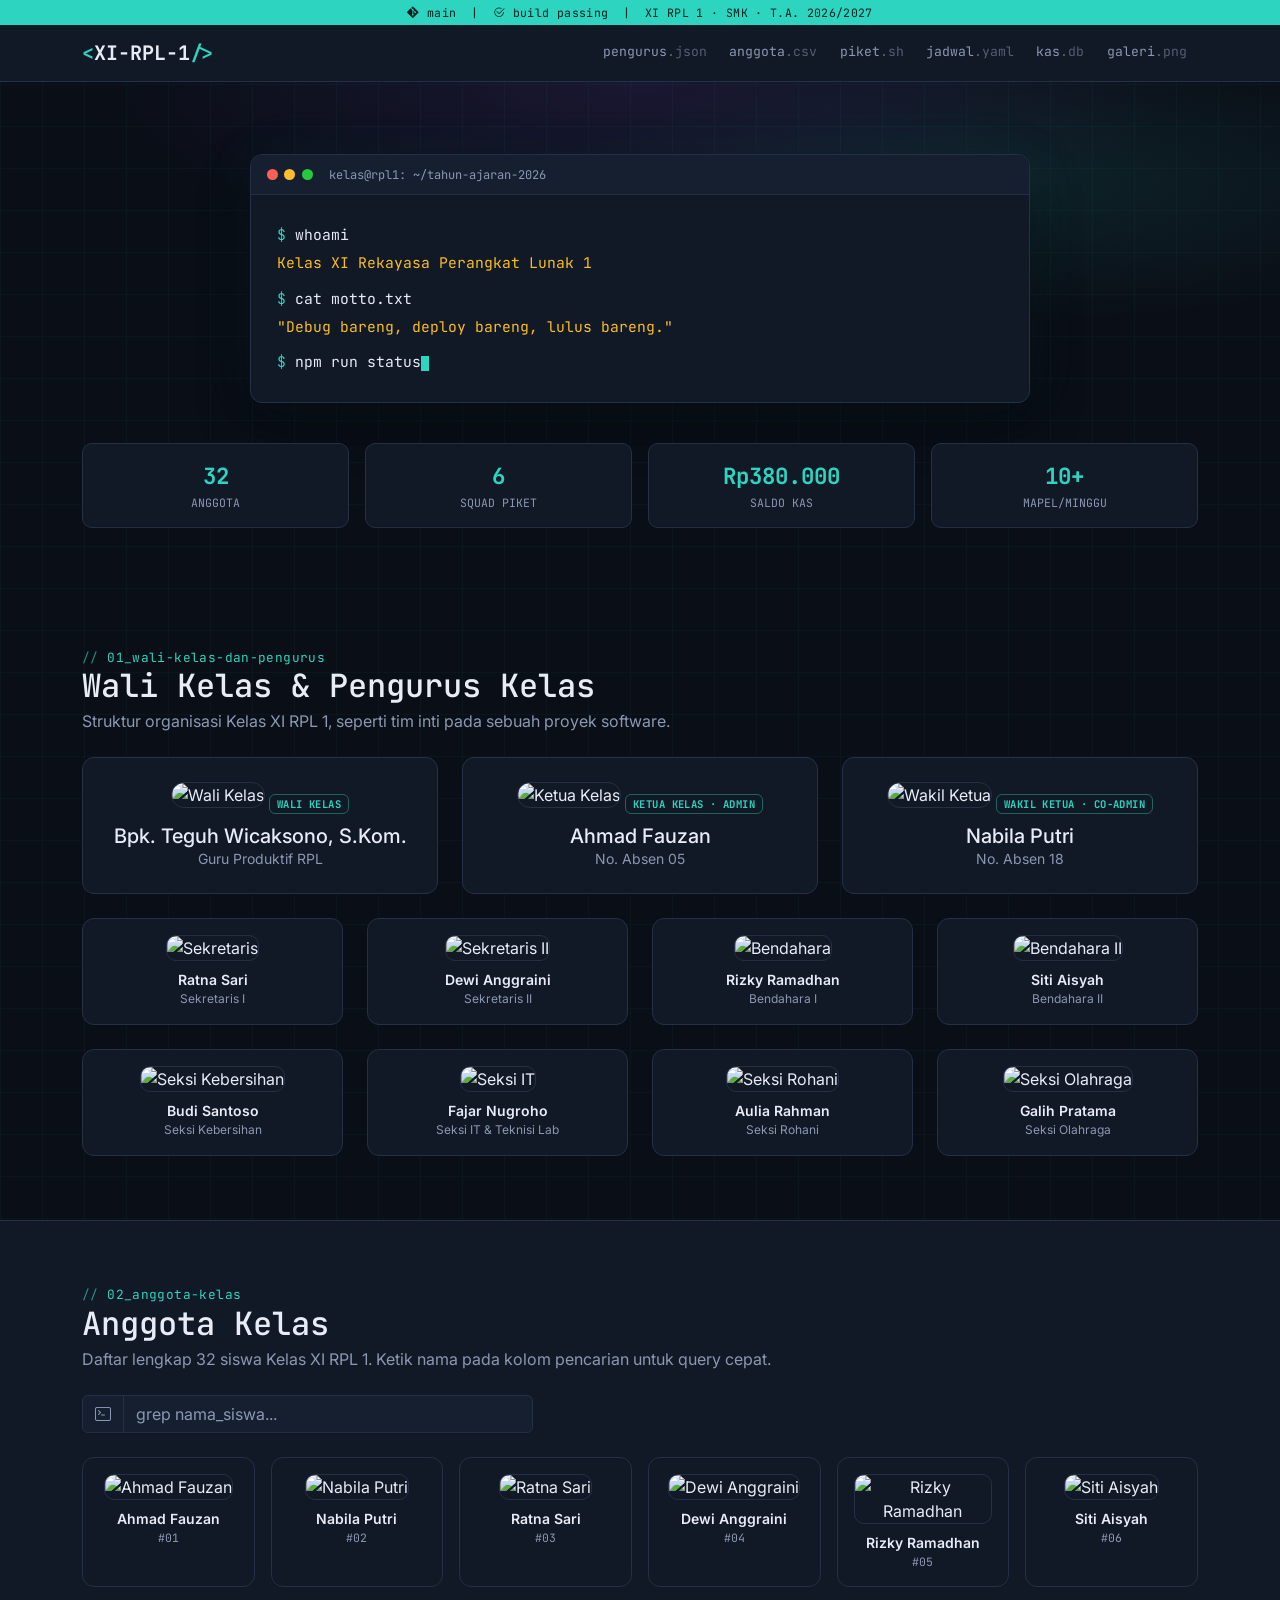
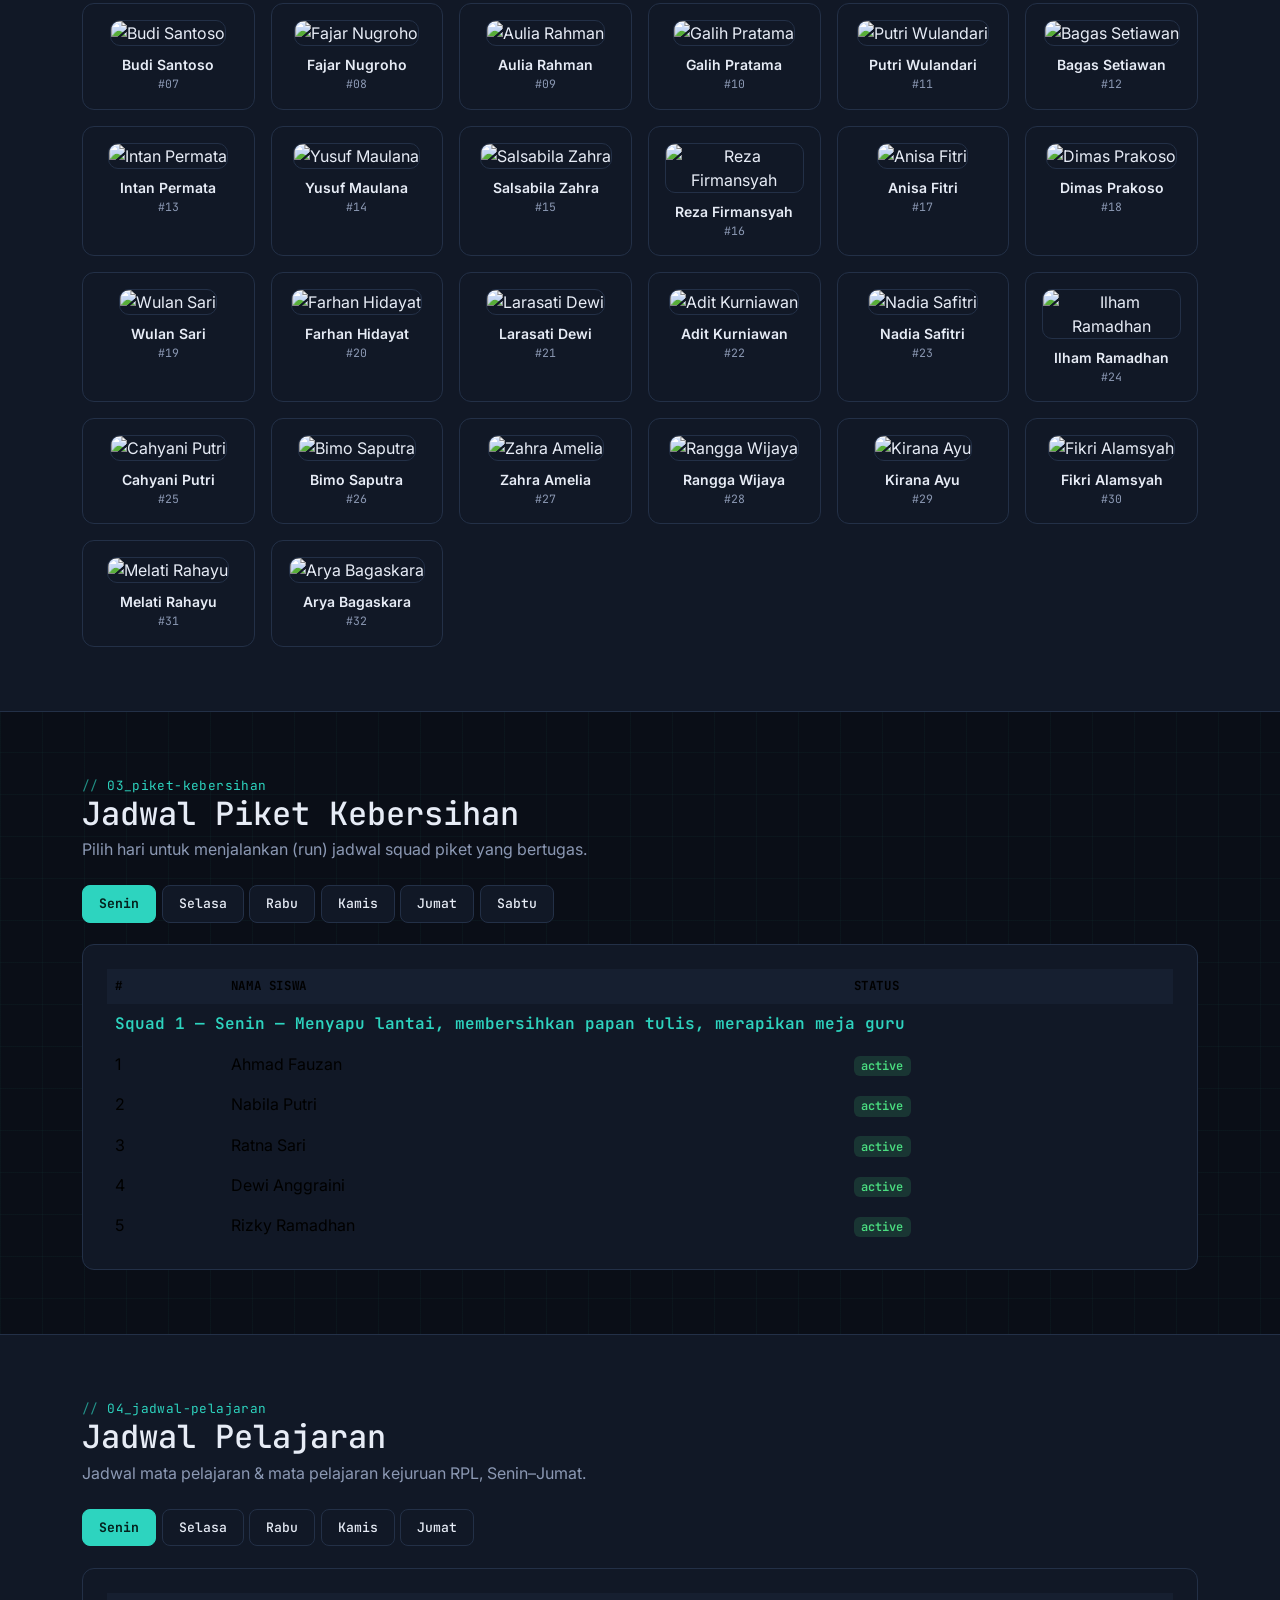
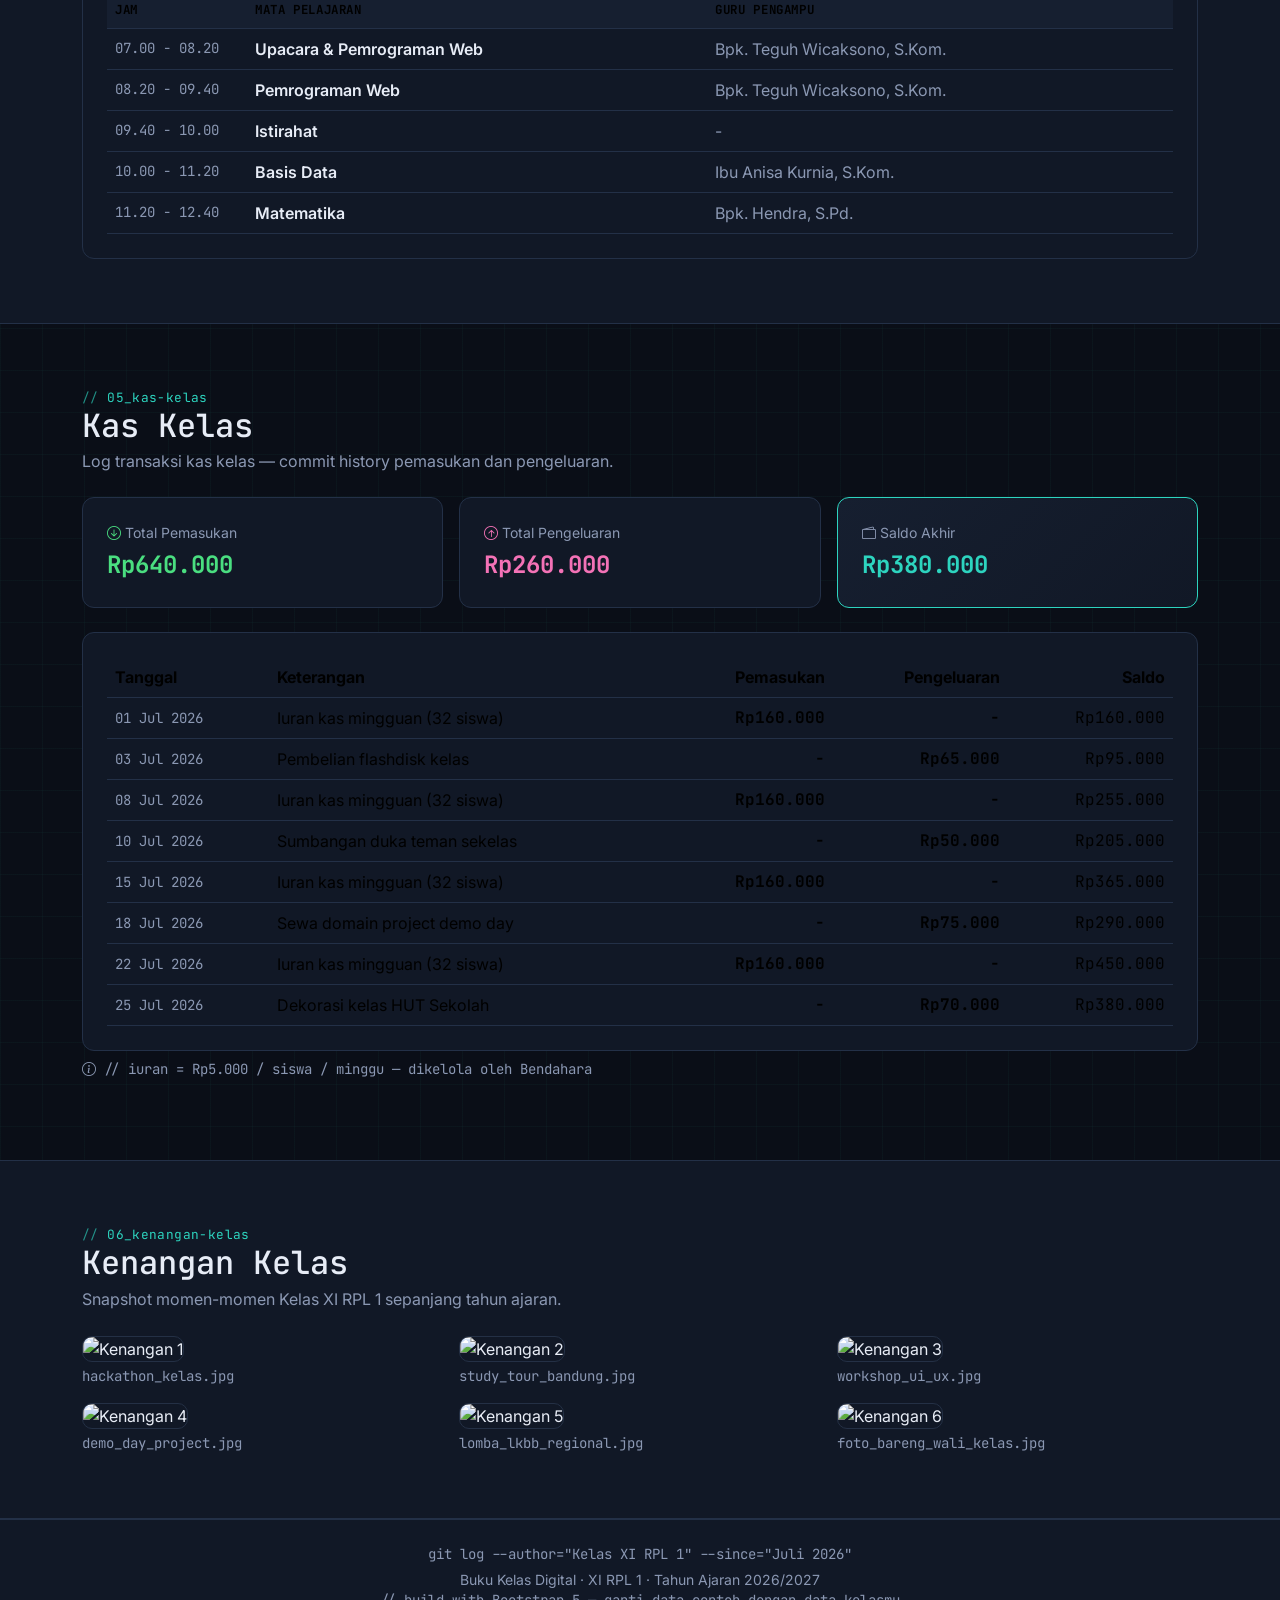
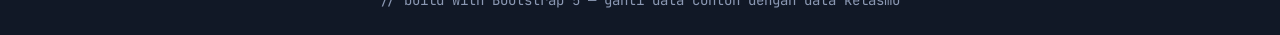
==== commit 46da99e6: "kelas" ====
--- a/index.html
+++ b/index.html
@@ -1,1331 +1,865 @@
 <!DOCTYPE html>
 <html lang="id">
 <head>
-    <meta charset="UTF-8">
-    <meta name="viewport" content="width=device-width, initial-scale=1.0">
-    <title>mohd Izman</title>
-
-    <script>
-        // Terapkan tema (gelap/terang) sedini mungkin, sebelum halaman
-        // dirender, supaya tidak ada kedipan warna saat pertama dibuka.
-        (function () {
-            var saved = localStorage.getItem('theme');
-            if (saved === 'dark') {
-                document.documentElement.classList.add('dark-mode');
-            }
-        })();
-    </script>
-
-    <link href="https://cdn.jsdelivr.net/npm/bootstrap@5.0.2/dist/css/bootstrap.min.css" rel="stylesheet"
-          integrity="sha384-EVSTQN3/azprG1Anm3QDgpJLIm9Nao0Yz1ztcQTwFspd3yD65VohhpuuCOmLASjC" crossorigin="anonymous">
-    <link rel="stylesheet" href="https://cdnjs.cloudflare.com/ajax/libs/bootstrap-icons/1.11.3/font/bootstrap-icons.min.css">
-    <link rel="stylesheet" href="assets/css/style.css">
-
-    <style>
-        /* ===== Total Views Widget (ikon mata) ===== */
-        .views-widget {
-            position: fixed;
-            top: 70px;
-            right: 16px;
-            z-index: 1050;
-            background: #1e293b;
-            color: #fff;
-            border-radius: 12px;
-            padding: 10px 16px;
-            box-shadow: 0 6px 18px rgba(0,0,0,0.35);
-            display: flex;
-            align-items: center;
-            gap: 10px;
-        }
-        .views-widget .eye {
-            width: 34px;
-            height: 22px;
-            background: #fff;
-            border-radius: 50%;
-            display: flex;
-            align-items: center;
-            justify-content: center;
-            position: relative;
-        }
-        .views-widget .pupil {
-            width: 10px;
-            height: 10px;
-            background: #0f172a;
-            border-radius: 50%;
-        }
-        .views-widget .eyelid {
-            position: absolute;
-            top: 0; left: 0;
-            width: 100%; height: 100%;
-            background: #1e293b;
-            border-radius: 50%;
-            transform: scaleY(0);
-            transform-origin: top;
-            animation: viewsBlink 5s infinite;
-        }
-        @keyframes viewsBlink {
-            0%, 95%, 100% { transform: scaleY(0); }
-            96.5% { transform: scaleY(1); }
-        }
-        .views-widget .views-text {
-            display: flex;
-            flex-direction: column;
-            line-height: 1.1;
-        }
-        .views-widget .views-count {
-            font-weight: 700;
-            font-size: 1.05rem;
-            color: #22c55e;
-            transition: transform 0.2s ease;
-        }
-        .views-widget .views-count.bump {
-            transform: scale(1.2);
-        }
-        .views-widget .views-label {
-            font-size: 0.65rem;
-            color: #94a3b8;
-            letter-spacing: 0.5px;
-        }
-
-        /* ===== Carousel: fixed sesuai ukuran layar, gambar tidak gepeng ===== */
-        #carouselExampleControls {
-            width: 100%;
-            height: 100vh;
-            /* Kurangi tinggi navbar (fixed-top) supaya carousel pas di bawah navbar */
-            height: calc(100vh - 56px);
-            overflow: hidden;
-        }
-        #carouselExampleControls .carousel-inner,
-        #carouselExampleControls .carousel-item {
-            height: 100%;
-        }
-        #carouselExampleControls .carousel-item img {
-            width: 100%;
-            height: 100%;
-            object-fit: cover;      /* gambar mengisi penuh area tanpa gepeng/stretch */
-            object-position: center; /* fokus tetap di tengah gambar */
-        }
-        @media (max-width: 767px) {
-            #carouselExampleControls {
-                height: 60vh; /* di HP, carousel setinggi 60% layar biar konten lain tetap kelihatan */
-            }
-        }
-
-        /* ===== About Me ===== */
-        #about {
-            background: #F4F6F8;
-            padding: 80px 0;
-        }
-        .about-wrap {
-            display: flex;
-            align-items: center;
-            gap: 56px;
-            max-width: 980px;
-            margin: 0 auto;
-        }
-        .about-photo-col {
-            flex: 0 0 260px;
-            display: flex;
-            justify-content: center;
-        }
-        .about-photo {
-            width: 240px;
-            height: 240px;
-            border-radius: 50%;
-            overflow: hidden;
-            border: 6px solid #FFFFFF;
-            box-shadow: 0 20px 45px -18px rgba(20,30,45,0.28);
-            background: #E1E5E9;
-        }
-        .about-photo img {
-            width: 100%;
-            height: 100%;
-            object-fit: cover;
-        }
-        .about-content { flex: 1; min-width: 0; }
-        .about-eyebrow {
-            display: inline-block;
-            font-size: 0.76rem;
-            font-weight: 700;
-            letter-spacing: 0.1em;
-            text-transform: uppercase;
-            color: #1DA851;
-            background: rgba(37,211,102,0.12);
-            border-radius: 999px;
-            padding: 5px 14px;
-            margin-bottom: 14px;
-        }
-        .about-content h2 {
-            font-size: 2rem;
-            font-weight: 700;
-            color: #1A2430;
-            margin-bottom: 4px;
-        }
-        .about-content .about-role {
-            font-size: 1.02rem;
-            color: #6B7684;
-            margin-bottom: 18px;
-        }
-        .about-content p.about-bio {
-            font-size: 0.97rem;
-            color: #4A5563;
-            line-height: 1.75;
-            max-width: 58ch;
-            margin-bottom: 24px;
-        }
-        .about-facts {
-            display: grid;
-            grid-template-columns: 1fr 1fr;
-            gap: 12px 24px;
-            margin-bottom: 26px;
-        }
-        .about-facts dt {
-            font-size: 0.72rem;
-            font-weight: 700;
-            letter-spacing: 0.06em;
-            text-transform: uppercase;
-            color: #9AA5B1;
-        }
-        .about-facts dd {
-            font-size: 0.92rem;
-            font-weight: 600;
-            color: #1A2430;
-            margin-bottom: 0;
-        }
-        .about-links a {
-            display: inline-block;
-            font-size: 0.88rem;
-            font-weight: 600;
-            color: #1A2430;
-            text-decoration: none;
-            padding-bottom: 2px;
-            border-bottom: 2px solid #25D366;
-            margin-right: 20px;
-        }
-        .about-links a:hover { color: #1DA851; }
-
-        @media (max-width: 767px) {
-            .about-wrap { flex-direction: column; text-align: center; gap: 28px; }
-            .about-facts { grid-template-columns: 1fr 1fr; text-align: left; }
-            .about-content p.about-bio { margin-left: auto; margin-right: auto; }
-        }
-
-        /* ===== Pengalaman / Riwayat (Timeline) ===== */
-        #experience {
-            background: #FFFFFF;
-            padding: 70px 0;
-        }
-        .timeline {
-            position: relative;
-            max-width: 720px;
-            margin: 40px auto 0;
-            padding-left: 32px;
-        }
-        .timeline::before {
-            content: "";
-            position: absolute;
-            left: 6px;
-            top: 6px;
-            bottom: 6px;
-            width: 2px;
-            background: #E1E5E9;
-        }
-        .timeline-item {
-            position: relative;
-            padding-bottom: 36px;
-        }
-        .timeline-item:last-child { padding-bottom: 0; }
-        .timeline-dot {
-            position: absolute;
-            left: -32px;
-            top: 4px;
-            width: 14px;
-            height: 14px;
-            border-radius: 50%;
-            background: #25D366;
-            border: 3px solid #FFFFFF;
-            box-shadow: 0 0 0 2px #25D366;
-        }
-        .timeline-item.is-org .timeline-dot { background: #0D6EFD; box-shadow: 0 0 0 2px #0D6EFD; }
-        .timeline-item.is-edu .timeline-dot { background: #F0A500; box-shadow: 0 0 0 2px #F0A500; }
-        .timeline-year {
-            display: inline-block;
-            font-size: 0.76rem;
-            font-weight: 700;
-            letter-spacing: 0.06em;
-            color: #6B7684;
-            background: #F7F9FA;
-            border: 1px solid #E1E5E9;
-            border-radius: 999px;
-            padding: 3px 12px;
-            margin-bottom: 8px;
-        }
-        .timeline-title {
-            font-size: 1.05rem;
-            font-weight: 700;
-            color: #1A2430;
-            margin-bottom: 4px;
-        }
-        .timeline-org {
-            font-size: 0.88rem;
-            font-weight: 600;
-            color: #25D366;
-            margin-bottom: 6px;
-        }
-        .timeline-desc {
-            font-size: 0.9rem;
-            color: #6B7684;
-            line-height: 1.6;
-            margin: 0;
-        }
-
-        /* ===== Kontak WhatsApp ===== */
-        #contact {
-            background: #F4F6F8;
-            padding: 70px 0;
-        }
-        .wa-card {
-            width: 100%;
-            max-width: 460px;
-            margin: 0 auto;
-            background: #FFFFFF;
-            border: 1px solid #E4E8EC;
-            border-radius: 20px;
-            box-shadow: 0 20px 45px -20px rgba(20,30,45,0.15);
-            padding: 40px 36px 34px;
-        }
-        .wa-icon-badge {
-            width: 64px; height: 64px;
-            border-radius: 50%;
-            background: rgba(37,211,102,0.12);
-            display: flex; align-items: center; justify-content: center;
-            margin: 0 auto 20px;
-        }
-        .wa-icon-badge svg { width: 30px; height: 30px; }
-        .wa-card h2 {
-            text-align: center;
-            font-size: 1.5rem;
-            font-weight: 700;
-            color: #1A2430;
-            margin-bottom: 6px;
-        }
-        .wa-card .wa-subtitle {
-            text-align: center;
-            font-size: 0.92rem;
-            color: #6B7684;
-            margin-bottom: 30px;
-        }
-        .wa-field { margin-bottom: 20px; }
-        .wa-field label {
-            display: block;
-            font-size: 0.86rem;
-            font-weight: 600;
-            color: #1A2430;
-            margin-bottom: 8px;
-        }
-        .wa-field label .req { color: #D64545; }
-        .wa-field input,
-        .wa-field textarea {
-            width: 100%;
-            font-size: 0.95rem;
-            color: #1A2430;
-            background: #F7F9FA;
-            border: 1.5px solid #E1E5E9;
-            border-radius: 10px;
-            padding: 12px 14px;
-            outline: none;
-            transition: border-color 0.15s ease, box-shadow 0.15s ease;
-        }
-        .wa-field textarea { resize: vertical; min-height: 96px; line-height: 1.5; }
-        .wa-field input:focus,
-        .wa-field textarea:focus {
-            border-color: #25D366;
-            box-shadow: 0 0 0 3px rgba(37,211,102,0.15);
-        }
-        .wa-field.has-error input { border-color: #D64545; }
-        .wa-error-msg { font-size: 0.8rem; color: #D64545; min-height: 1em; margin-top: 6px; }
-        .wa-hint { font-size: 0.78rem; color: #6B7684; margin-top: 6px; }
-        .wa-send-btn {
-            display: flex; align-items: center; justify-content: center; gap: 10px;
-            width: 100%;
-            font-size: 0.98rem; font-weight: 600;
-            color: #FFFFFF;
-            background: #25D366;
-            border: none;
-            border-radius: 12px;
-            padding: 15px 20px;
-            cursor: pointer;
-            margin-top: 6px;
-            transition: background 0.15s ease, transform 0.1s ease;
-        }
-        .wa-send-btn svg { width: 19px; height: 19px; }
-        .wa-send-btn:hover { background: #1DA851; }
-        .wa-send-btn:active { transform: translateY(1px); }
-        .wa-sent-note {
-            text-align: center;
-            font-size: 0.82rem;
-            color: #1DA851;
-            font-weight: 600;
-            min-height: 1.2em;
-            margin-top: 10px;
-        }
-
-        /* ===== Loading Screen ===== */
-        html.no-scroll, html.no-scroll body { overflow: hidden; height: 100%; }
-
-        .page-loader {
-            position: fixed;
-            inset: 0;
-            z-index: 9999;
-            display: flex;
-            align-items: center;
-            justify-content: center;
-            background: radial-gradient(circle at 20% 20%, #16213a 0%, #0b1220 55%, #060a13 100%);
-            overflow: hidden;
-            transition: opacity 0.6s ease, visibility 0.6s ease;
-        }
-        .page-loader.loader-hidden {
-            opacity: 0;
-            visibility: hidden;
-            pointer-events: none;
-        }
-        .loader-blob {
-            position: absolute;
-            border-radius: 50%;
-            filter: blur(70px);
-            opacity: 0.4;
-            animation: floatBlob 7s ease-in-out infinite;
-        }
-        .loader-blob.b1 { width: 300px; height: 300px; background: #25D366; top: -70px; left: -70px; }
-        .loader-blob.b2 { width: 340px; height: 340px; background: #0d6efd; bottom: -90px; right: -70px; animation-delay: -3.2s; }
-        .loader-blob.b3 { width: 220px; height: 220px; background: #f0a500; top: 55%; left: 65%; animation-delay: -1.6s; }
-        @keyframes floatBlob {
-            0%, 100% { transform: translate(0, 0) scale(1); }
-            50% { transform: translate(26px, -22px) scale(1.12); }
-        }
-
-        .loader-grid {
-            position: absolute;
-            inset: 0;
-            background-image:
-                linear-gradient(rgba(255,255,255,0.035) 1px, transparent 1px),
-                linear-gradient(90deg, rgba(255,255,255,0.035) 1px, transparent 1px);
-            background-size: 42px 42px;
-            mask-image: radial-gradient(circle at center, #000 0%, transparent 75%);
-        }
-
-        .loader-content {
-            position: relative;
-            z-index: 2;
-            text-align: center;
-            padding: 0 24px;
-        }
-        .loader-ring {
-            width: 56px;
-            height: 56px;
-            margin: 0 auto 22px;
-            border-radius: 50%;
-            border: 3px solid rgba(255,255,255,0.15);
-            border-top-color: #25D366;
-            border-right-color: #4ade80;
-            animation: loaderSpin 0.9s linear infinite;
-        }
-        @keyframes loaderSpin { to { transform: rotate(360deg); } }
-
-        .loader-title {
-            font-size: 1.6rem;
-            font-weight: 800;
-            color: #fff;
-            letter-spacing: 0.02em;
-            min-height: 2.2rem;
-        }
-        .loader-letter {
-            display: inline-block;
-            opacity: 0;
-            transform: translateY(12px);
-            animation: letterIn 0.5s ease forwards;
-        }
-        @keyframes letterIn {
-            to { opacity: 1; transform: translateY(0); }
-        }
-        .loader-subtitle {
-            margin-top: 10px;
-            font-size: 0.85rem;
-            color: #94a3b8;
-            letter-spacing: 0.04em;
-        }
-        .loader-bar-track {
-            width: 220px;
-            height: 4px;
-            margin: 22px auto 0;
-            border-radius: 999px;
-            background: rgba(255,255,255,0.12);
-            overflow: hidden;
-        }
-        .loader-bar-fill {
-            height: 100%;
-            width: 0%;
-            border-radius: 999px;
-            background: linear-gradient(90deg, #25D366, #4ade80);
-            animation: loaderFill 1.5s ease forwards;
-        }
-        @keyframes loaderFill { to { width: 100%; } }
-
-        /* ===== Theme Toggle Button ===== */
-        .theme-toggle {
-            position: fixed;
-            top: 70px;
-            left: 16px;
-            z-index: 1050;
-            width: 44px;
-            height: 44px;
-            border-radius: 50%;
-            border: none;
-            background: #1e293b;
-            color: #fbbf24;
-            display: flex;
-            align-items: center;
-            justify-content: center;
-            font-size: 1.1rem;
-            cursor: pointer;
-            box-shadow: 0 6px 18px rgba(0,0,0,0.35);
-            transition: background 0.2s ease, transform 0.15s ease;
-        }
-        .theme-toggle:hover { transform: scale(1.06); }
-        .theme-toggle:active { transform: scale(0.94); }
-
-        /* ===== Dark Mode ===== */
-        html.dark-mode body { background: #0b1220; color: #dfe4ea; }
-        html.dark-mode .theme-toggle { background: #f4f6f8; color: #1e293b; }
-        html.dark-mode #about,
-        html.dark-mode #contact { background: #0f172a; }
-        html.dark-mode .card,
-        html.dark-mode .wa-card {
-            background: #131c2e;
-            border-color: #263248;
-            color: #dfe4ea;
-        }
-        html.dark-mode .card-title,
-        html.dark-mode .about-content h2,
-        html.dark-mode .timeline-title,
-        html.dark-mode .wa-card h2,
-        html.dark-mode .about-facts dd,
-        html.dark-mode #skills h2,
-        html.dark-mode #experience h2 { color: #f1f5f9; }
-        html.dark-mode .card-text,
-        html.dark-mode .text-muted,
-        html.dark-mode .about-role,
-        html.dark-mode p.about-bio,
-        html.dark-mode .timeline-desc,
-        html.dark-mode .wa-subtitle,
-        html.dark-mode .about-facts dt { color: #94a3b8 !important; }
-        html.dark-mode #skills .progress { background: #263248; }
-        html.dark-mode .timeline-year {
-            background: #131c2e;
-            border-color: #263248;
-            color: #94a3b8;
-        }
-        html.dark-mode .timeline::before { background: #263248; }
-        html.dark-mode .wa-field input,
-        html.dark-mode .wa-field textarea {
-            background: #0b1220;
-            border-color: #263248;
-            color: #dfe4ea;
-        }
-        html.dark-mode .about-links a { color: #dfe4ea; }
-        html.dark-mode footer { background: #060a13 !important; }
-        html.dark-mode body,
-        html.dark-mode #about,
-        html.dark-mode #contact,
-        html.dark-mode .card,
-        html.dark-mode .wa-card { transition: background 0.3s ease, color 0.3s ease; }
-        #skills .progress-bar {
-            transition: width 1.4s cubic-bezier(.22,.9,.3,1);
-        }
-
-        /* ===== Animasi "muncul" saat scroll masuk, ulang tiap kali balik ke section ===== */
-        .reveal {
-            opacity: 0;
-            transform: translateY(28px);
-            transition: opacity 0.7s ease, transform 0.7s ease;
-        }
-        .reveal.reveal-visible {
-            opacity: 1;
-            transform: translateY(0);
-        }
-        /* biar tiap kartu muncul sedikit bergantian, bukan bareng semua */
-        .reveal-delay-1 { transition-delay: 0.08s; }
-        .reveal-delay-2 { transition-delay: 0.16s; }
-        .reveal-delay-3 { transition-delay: 0.24s; }
-    </style>
+<meta charset="UTF-8">
+<meta name="viewport" content="width=device-width, initial-scale=1.0">
+<title>XI RPL 1 &middot; class.init()</title>
+<link href="https://cdn.jsdelivr.net/npm/bootstrap@5.3.3/dist/css/bootstrap.min.css" rel="stylesheet">
+<link href="https://cdn.jsdelivr.net/npm/bootstrap-icons@1.11.3/font/bootstrap-icons.css" rel="stylesheet">
+<link rel="preconnect" href="https://fonts.googleapis.com">
+<link href="https://fonts.googleapis.com/css2?family=JetBrains+Mono:wght@400;500;600;700;800&family=Inter:wght@400;500;600;700&display=swap" rel="stylesheet">
+<style>
+  :root{
+    --bg:#0A0E17;
+    --panel:#111826;
+    --panel-alt:#161F30;
+    --line:#233047;
+    --text:#E7ECF6;
+    --muted:#8B98B3;
+    --cyan:#2DD4BF;
+    --violet:#8B5CF6;
+    --amber:#FBBF24;
+    --pink:#F472B6;
+    --font-mono:'JetBrains Mono', ui-monospace, monospace;
+    --font-body:'Inter', system-ui, sans-serif;
+  }
+  body{
+    background:var(--bg);
+    color:var(--text);
+    font-family:var(--font-body);
+    background-image:
+      linear-gradient(rgba(45,212,191,.035) 1px, transparent 1px),
+      linear-gradient(90deg, rgba(45,212,191,.035) 1px, transparent 1px);
+    background-size: 42px 42px;
+  }
+  h1,h2,h3,h4,.font-mono{font-family:var(--font-mono);}
+  a{color:var(--cyan); text-decoration:none;}
+  ::selection{background:var(--cyan); color:#04211D;}
+
+  .comment{
+    font-family:var(--font-mono);
+    color:var(--cyan);
+    font-size:.8rem;
+    letter-spacing:.03em;
+  }
+  .comment::before{content:"// ";opacity:.65;}
+
+  /* NAVBAR — gaya tab file editor */
+  .navbar{
+    background:var(--panel)!important;
+    border-bottom:1px solid var(--line);
+  }
+  .navbar-brand{
+    font-family:var(--font-mono);
+    font-weight:700;
+    color:var(--text)!important;
+  }
+  .navbar-brand .bracket{color:var(--cyan);}
+  .file-tab{
+    font-family:var(--font-mono);
+    font-size:.82rem;
+    color:var(--muted)!important;
+    padding:.4rem .7rem!important;
+    border-radius:6px 6px 0 0;
+    border-bottom:2px solid transparent;
+  }
+  .file-tab:hover{color:var(--text)!important; background:var(--panel-alt);}
+  .file-tab.active-tab{color:var(--text)!important; border-bottom-color:var(--cyan); background:var(--panel-alt);}
+  .file-tab .ext{opacity:.55;}
+
+  /* HERO — jendela terminal */
+  .terminal{
+    background:var(--panel);
+    border:1px solid var(--line);
+    border-radius:12px;
+    max-width:780px;
+    box-shadow: 0 0 60px rgba(45,212,191,.06), 0 20px 50px rgba(0,0,0,.4);
+    overflow:hidden;
+  }
+  .terminal-bar{
+    background:var(--panel-alt);
+    padding:.65rem 1rem;
+    display:flex; align-items:center; gap:.4rem;
+    border-bottom:1px solid var(--line);
+  }
+  .dot{width:11px;height:11px;border-radius:50%;}
+  .dot.red{background:#FF5F56;}
+  .dot.yellow{background:#FFBD2E;}
+  .dot.green{background:#27C93F;}
+  .terminal-title{font-family:var(--font-mono); font-size:.75rem; color:var(--muted); margin-left:.6rem;}
+  .terminal-body{padding:1.6rem; font-family:var(--font-mono); font-size:.92rem; text-align:left; line-height:1.9;}
+  .prompt{color:var(--cyan);}
+  .out-key{color:var(--violet);}
+  .out-str{color:var(--amber);}
+  .cursor{
+    display:inline-block; width:8px; height:1.05em; background:var(--cyan);
+    animation: blink 1s step-start infinite; vertical-align:text-bottom;
+  }
+  @keyframes blink{50%{opacity:0;}}
+
+  .hero-wrap{
+    padding: 4.5rem 0 3.5rem;
+    background:
+      radial-gradient(ellipse 60% 50% at 50% 0%, rgba(139,92,246,.12), transparent 70%),
+      radial-gradient(ellipse 50% 40% at 80% 20%, rgba(45,212,191,.1), transparent 70%);
+  }
+  .chip-stat{
+    background:var(--panel);
+    border:1px solid var(--line);
+    border-radius:10px;
+  }
+  .chip-stat .angka{font-family:var(--font-mono); font-weight:700; font-size:1.4rem; color:var(--cyan);}
+  .chip-stat .lbl{font-size:.72rem; color:var(--muted); font-family:var(--font-mono);}
+
+  section{padding:4rem 0;}
+  .section-alt{background:var(--panel); border-top:1px solid var(--line); border-bottom:1px solid var(--line);}
+
+  .kartu{
+    background:var(--panel);
+    border:1px solid var(--line);
+    border-radius:12px;
+    transition: border-color .18s ease, transform .18s ease, box-shadow .18s ease;
+  }
+  .kartu-anggota:hover{
+    transform: translateY(-3px);
+    border-color: var(--cyan);
+    box-shadow: 0 8px 26px rgba(45,212,191,.1);
+  }
+  .foto-bulat{
+    width:82px;height:82px;border-radius:10px;
+    object-fit:cover;
+    border:1px solid var(--line);
+  }
+  .foto-pengurus{
+    width:100px;height:100px;border-radius:14px;
+    object-fit:cover;
+    border:1px solid var(--line);
+  }
+  .badge-jabatan{
+    background:transparent;
+    color:var(--cyan);
+    border:1px solid rgba(45,212,191,.4);
+    font-family:var(--font-mono);
+    font-size:.66rem;
+    letter-spacing:.04em;
+  }
+  .table{color:var(--text);}
+  .table-piket thead, .table-jadwal thead{
+    background:var(--panel-alt);
+    color:var(--cyan);
+    font-family:var(--font-mono);
+    font-size:.78rem;
+    text-transform:uppercase;
+    letter-spacing:.05em;
+  }
+  .table > :not(caption) > * > *{background:transparent; border-color:var(--line);}
+  .table-piket td, .table-jadwal td{vertical-align:middle;}
+
+  .nav-pills .nav-link{
+    color:var(--text);
+    font-weight:500;
+    font-family:var(--font-mono);
+    font-size:.82rem;
+    border:1px solid var(--line);
+    border-radius:8px;
+    margin-right:.35rem;
+    margin-bottom:.35rem;
+    background:var(--panel);
+  }
+  .nav-pills .nav-link.active{
+    background:var(--cyan);
+    color:#04211D;
+    border-color:var(--cyan);
+    font-weight:700;
+  }
+
+  .kas-masuk{color:#4ADE80; font-family:var(--font-mono); font-weight:700;}
+  .kas-keluar{color:var(--pink); font-family:var(--font-mono); font-weight:700;}
+  .saldo-box{
+    background: linear-gradient(135deg, var(--panel-alt), var(--panel));
+    border:1px solid var(--cyan);
+    border-radius:12px;
+  }
+  .saldo-box .angka{font-family:var(--font-mono); font-weight:700; color:var(--cyan);}
+
+  .foto-kenangan{
+    aspect-ratio:4/3;
+    object-fit:cover;
+    border-radius:10px;
+    border:1px solid var(--line);
+    transition:transform .2s ease, border-color .2s ease;
+    filter:saturate(.92);
+  }
+  .foto-kenangan:hover{transform:scale(1.02); border-color:var(--cyan);}
+
+  #cariAnggota{
+    background:var(--panel-alt); color:var(--text); border:1px solid var(--line);
+  }
+  #cariAnggota::placeholder{color:var(--muted);}
+  #cariAnggota:focus{
+    background:var(--panel-alt); color:var(--text);
+    border-color:var(--cyan); box-shadow:0 0 0 .2rem rgba(45,212,191,.15);
+  }
+  .input-group-text{background:var(--panel-alt); border-color:var(--line); color:var(--muted);}
+
+  .text-muted{color:var(--muted)!important;}
+  .kartu .fw-semibold{color:var(--text);}
+
+  footer{
+    background:var(--panel);
+    border-top:1px solid var(--line);
+    color:var(--muted);
+  }
+  .status-bar{
+    background:var(--cyan);
+    color:#04211D;
+    font-family:var(--font-mono);
+    font-size:.72rem;
+    letter-spacing:.03em;
+  }
+
+  /* ===== SCROLL PROGRESS ===== */
+  .scroll-progress{
+    position:fixed; top:0; left:0; height:3px; width:0%;
+    background:linear-gradient(90deg, var(--cyan), var(--violet));
+    z-index:2000;
+    transition:width .1s linear;
+  }
+
+  /* ===== LOADING SCREEN ===== */
+  #loader{
+    position:fixed; inset:0; z-index:3000;
+    background:var(--bg);
+    display:flex; align-items:center; justify-content:center;
+    transition:opacity .5s ease, visibility .5s ease;
+  }
+  #loader.hide{opacity:0; visibility:hidden; pointer-events:none;}
+  .loader-box{
+    width:min(420px, 88vw);
+    font-family:var(--font-mono);
+  }
+  .loader-box .lbl{
+    font-size:.78rem; color:var(--muted); letter-spacing:.06em;
+  }
+  .loader-box .nama-kelas{
+    font-size:clamp(1.6rem, 6vw, 2.4rem);
+    font-weight:700;
+    color:var(--text);
+    margin:.35rem 0 1.1rem;
+    min-height:1.3em;
+    border-right:2px solid var(--cyan);
+    white-space:nowrap;
+    overflow:hidden;
+    display:inline-block;
+  }
+  .loader-track{
+    height:6px; width:100%;
+    background:var(--panel-alt);
+    border:1px solid var(--line);
+    border-radius:99px;
+    overflow:hidden;
+  }
+  .loader-fill{
+    height:100%; width:0%;
+    background:linear-gradient(90deg, var(--cyan), var(--violet));
+    border-radius:99px;
+    transition:width .18s ease;
+    box-shadow:0 0 12px rgba(45,212,191,.5);
+  }
+  .loader-pct{
+    font-size:.78rem; color:var(--cyan); margin-top:.5rem; text-align:right;
+  }
+  .loader-glow{
+    position:absolute; inset:0;
+    background:
+      radial-gradient(ellipse 45% 35% at 50% 40%, rgba(45,212,191,.1), transparent 70%),
+      radial-gradient(ellipse 35% 30% at 70% 65%, rgba(139,92,246,.1), transparent 70%);
+    pointer-events:none;
+  }
+
+  /* ===== REVEAL ON SCROLL ===== */
+  .reveal{
+    opacity:0;
+    transform:translateY(18px);
+    transition:opacity .6s ease, transform .6s ease;
+  }
+  .reveal.show{opacity:1; transform:translateY(0);}
+
+  @media (prefers-reduced-motion: reduce){
+    .reveal{opacity:1; transform:none; transition:none;}
+    #loader{transition:none;}
+  }
+</style>
 </head>
 <body>
 
-    <!-- ===== Loading Screen ===== -->
-    <div class="page-loader" id="pageLoader">
-        <div class="loader-grid"></div>
-        <div class="loader-blob b1"></div>
-        <div class="loader-blob b2"></div>
-        <div class="loader-blob b3"></div>
-        <div class="loader-content">
-            <div class="loader-ring"></div>
-            <div class="loader-title" id="loaderTitle"></div>
-            <div class="loader-subtitle">Menyiapkan halaman...</div>
-            <div class="loader-bar-track">
-                <div class="loader-bar-fill"></div>
-            </div>
-        </div>
-    </div>
-
-    <!-- ===== Tombol Mode Gelap/Terang ===== -->
-    <button type="button" class="theme-toggle" id="themeToggle" aria-label="Ganti mode gelap/terang">
-        <i class="bi bi-moon-stars-fill" id="themeIcon"></i>
+<!-- LOADING SCREEN -->
+<div id="loader">
+  <div class="loader-glow"></div>
+  <div class="loader-box text-center position-relative">
+    <div class="lbl">// booting classroom-os v1.0</div>
+    <div class="nama-kelas" id="loaderNama"></div>
+    <div class="loader-track"><div class="loader-fill" id="loaderFill"></div></div>
+    <div class="loader-pct" id="loaderPct">0%</div>
+  </div>
+</div>
+
+<div class="scroll-progress" id="scrollProgress"></div>
+
+<!-- STATUS BAR ala VS Code -->
+<div class="status-bar text-center py-1">
+  <i class="bi bi-git"></i> main &nbsp;|&nbsp; <i class="bi bi-check2-circle"></i> build passing &nbsp;|&nbsp; XI RPL 1 &middot; SMK &middot; T.A. 2026/2027
+</div>
+
+<!-- NAVBAR -->
+<nav class="navbar navbar-expand-lg sticky-top py-2">
+  <div class="container">
+    <a class="navbar-brand" href="#beranda"><span class="bracket">&lt;</span>XI-RPL-1<span class="bracket">/&gt;</span></a>
+    <button class="navbar-toggler" type="button" data-bs-toggle="collapse" data-bs-target="#navMenu" style="border-color:var(--line)">
+      <span class="navbar-toggler-icon"></span>
     </button>
-
-    <!-- ===== Widget Total Views (ikon mata) ===== -->
-    <div class="views-widget">
-        <div class="eye">
-            <div class="pupil"></div>
-            <div class="eyelid"></div>
-        </div>
-        <div class="views-text">
-            <span class="views-count" id="totalViews">0</span>
-            <span class="views-label">TOTAL VIEWS</span>
-        </div>
-    </div>
-
-    <!-- ===== Navigasi ===== -->
-    <nav class="navbar navbar-expand-lg navbar-dark bg-dark fixed-top">
-        <div class="container-fluid">
-            <a class="navbar-brand" href="#">abang🤡🤡</a>
-            <button class="navbar-toggler" type="button" data-bs-toggle="collapse"
-                    data-bs-target="#navbarScroll" aria-controls="navbarScroll"
-                    aria-expanded="false" aria-label="Toggle navigation">
-                <span class="navbar-toggler-icon"></span>
-            </button>
-            <div class="collapse navbar-collapse" id="navbarScroll">
-                <ul class="navbar-nav me-auto my-2 my-lg-0 navbar-nav-scroll" style="--bs-scroll-height: 100px;">
-                    <li class="nav-item">
-                        <a class="nav-link active" aria-current="page" href="#home">Home</a>
-                    </li>
-                    <li class="nav-item">
-                        <a class="nav-link" href="#about">About Me</a>
-                    </li>
-                    <li class="nav-item dropdown">
-                        <a class="nav-link dropdown-toggle" href="#" id="navbarScrollingDropdown" role="button"
-                           data-bs-toggle="dropdown" aria-expanded="false">
-                            Dropdown
-                        </a>
-                        <ul class="dropdown-menu" aria-labelledby="navbarScrollingDropdown">
-                            <li><a class="dropdown-item" href="#foto">Foto saya</a></li>
-                            <li><a class="dropdown-item" href="#skills">Skills</a></li>
-                            <li><hr class="dropdown-divider"></li>
-                            <li><a class="dropdown-item" href="#experience">Pengalaman / Riwayat</a></li>
-                        </ul>
-                    </li>
-                    <li class="nav-item">
-                        <a class="nav-link" href="#contact">Contact</a>
-                    </li>
-                </ul>
-                <form class="d-flex" role="search" id="siteSearchForm">
-                    <input class="form-control me-2" type="search" id="siteSearchInput" placeholder="Search" aria-label="Search">
-                    <button class="btn btn-outline-success" type="submit">Search</button>
-                </form>
-            </div>
-        </div>
-    </nav>
-
-    <!-- ===== Carousel ===== -->
-    <div id="carouselExampleControls" class="carousel slide" data-bs-ride="carousel" style="margin-top: 56px;">
-        <div class="carousel-inner">
-            <div class="carousel-item active">
-                <img src="assets/img/foto6.jpeg" class="d-block w-100" alt="Slide 1">
-            </div>
-            <div class="carousel-item">
-                <img src="assets/img/h2.jpeg" class="d-block w-100" alt="Slide 2">
-            </div>
-            <div class="carousel-item">
-                <img src="assets/img/h3.jpeg" class="d-block w-100" alt="Slide 3">
-            </div>
-        </div>
-        <button class="carousel-control-prev" type="button" data-bs-target="#carouselExampleControls" data-bs-slide="prev">
-            <span class="carousel-control-prev-icon" aria-hidden="true"></span>
-            <span class="visually-hidden">Previous</span>
-        </button>
-        <button class="carousel-control-next" type="button" data-bs-target="#carouselExampleControls" data-bs-slide="next">
-            <span class="carousel-control-next-icon" aria-hidden="true"></span>
-            <span class="visually-hidden">Next</span>
-        </button>
-    </div>
-
-    <!-- ===== Home / Cards ringkasan ===== -->
-    <div class="container">
-        <div class="home py-5" id="home">
-            <div class="row row-cols-1 row-cols-md-4 g-4">
-
-                <div class="col">
-                    <div class="card h-100">
-                        <img src="https://encrypted-tbn0.gstatic.com/images?q=tbn:ANd9GcSmhIsglJCHz3heVLUTAQopCcogvzhk1MdWQtbkpQfh7g&s=10"
-                             class="card-img-top rounded-3" style="object-fit: cover; height: 250px;"
-                             alt="AKMIL - Akademi Militer">
-                        <div class="card-body">
-                            <p class="card-text">AKMIL (Akademi Militer) adalah lembaga pendidikan tinggi kedinasan di bawah Tentara Nasional Indonesia (TNI), khususnya untuk mencetak calon perwira TNI Angkatan Darat (AD). Lulusannya nantinya menyandang pangkat awal Letnan Dua (Letda).</p>
-                        </div>
-                    </div>
-                </div>
-
-                <div class="col">
-                    <div class="card h-100">
-                        <img src="https://encrypted-tbn0.gstatic.com/images?q=tbn:ANd9GcRg43w0CITAit0U2oAv9hZ-DDcncEFbLlMMoaAUJtUiWdqUNRDQeCqauPE&s=10"
-                             class="card-img-top" style="object-fit: cover; height: 250px;"
-                             alt="AKPOL - Akademi Kepolisian">
-                        <div class="card-body">
-                            <p class="card-text">AKPOL (Akademi Kepolisian) adalah lembaga pendidikan tinggi kedinasan di bawah Kepolisian Negara Republik Indonesia (Polri) yang mencetak calon perwira Polri. Lulusannya nantinya menyandang pangkat awal Inspektur Polisi Dua (Ipda).</p>
-                        </div>
-                    </div>
-                </div>
-
-                <div class="col">
-                    <div class="card h-100">
-                        <img src="https://encrypted-tbn0.gstatic.com/images?q=tbn:ANd9GcR1Ayc6wdPCvVL-pbqP3DYhvfyziFnCIjZeaHQXpy_5-w&s=10"
-                             class="card-img-top" style="object-fit: cover; height: 250px;"
-                             alt="Paskibraka">
-                        <div class="card-body">
-                            <p class="card-text">Paskibraka (Pasukan Pengibar Bendera Pusaka) adalah kelompok pelajar terpilih yang bertugas mengibarkan dan menurunkan bendera Merah Putih dalam upacara peringatan Hari Kemerdekaan Republik Indonesia setiap tanggal 17 Agustus.</p>
-                        </div>
-                    </div>
-                </div>
-
-                <div class="col">
-                    <div class="card h-100">
-                        <img src="https://encrypted-tbn0.gstatic.com/images?q=tbn:ANd9GcQs1y3pwaWH6LWQl7qoa7QiiS_5GpqrBU0Cxp8d2D0fvw&s=10"
-                             class="card-img-top" style="object-fit: cover; height: 250px;"
-                             alt="Brimob - Brigade Mobil">
-                        <div class="card-body">
-                            <p class="card-text">Brimob (Brigade Mobil) adalah salah satu satuan elite di bawah Kepolisian Negara Republik Indonesia (Polri) yang berfungsi sebagai pasukan khusus dengan kemampuan taktis tinggi, mirip dengan pasukan paramiliter.</p>
-                        </div>
-                    </div>
-                </div>
-
-            </div>
-        </div>
-    </div>
-
-    <!-- ===== About Me ===== -->
-    <section id="about">
-        <div class="container">
-            <div class="about-wrap">
-
-                <div class="about-photo-col reveal">
-                    <div class="about-photo">
-                        <!-- Ganti src dengan foto Anda -->
-                        <img src="assets/img/foto7.jpeg" alt="Foto Izman ">
-                    </div>
-                </div>
-
-                <div class="about-content reveal reveal-delay-1">
-                    <h2>mohd Izman</h2>
-                    <p class="about-role">Saya seorang siswa yang bercita-cita menjadi perwira TNI Angkatan Darat &middot; saya sedang mempersiapkan diri untuk mengikuti pendidikan kedinasan.</p>
-
-                    <p class="about-bio">
-                        saya mempersiapkan diri untuk mengikuti pendidikan kedinasan TNI AD, saya juga seorang siswa yang sedang 
-                        menempuh pendidikan di SMKN 2 Pinrang jurusan RPL kelas XI RPL 1, sekaligus ketua kelas dan berorganisasi
-                        com
-                    </p>
-
-                    <dl class="about-facts">
-                        <div>
-                            <dt>Asal</dt>
-                            <dd>Pinrang</dd>
-                        </div>
-                        <div>
-                            <dt>Sekolah</dt>
-                            <dd>SMKN 2 Pinrang</dd>
-                        </div>
-                        <div>
-                            <dt>Tujuan</dt>
-                            <dd>Tujuan saya adalah menjadi seorang perwira TNI Angkatan Darat</dd>
-                        </div>
-                        <div>
-                            <dt>Status</dt>
-                            <dd>Pelajar</dd>
-                        </div>
-                    </dl>
-
-                    <div class="about-links">
-                        <a href="#experience">Pengalaman</a>
-                        <a href="#skills">Skills</a>
-                        <a href="#contact">Kontak</a>
-                    </div>
-                </div>
-
-            </div>
-        </div>
-    </section>
-
-    <!-- ===== Cards detail ===== -->
-    <div class="container my-5" id="foto">
-        <div class="row row-cols-1 row-cols-md-4 g-4">
-
-            <div class="col">
-                <div class="card h-100 reveal">
-                    <img src="assets/img/foto1.jpeg"
-                         class="card-img-top" alt="Foto Taruna">
-                    <div class="card-body">
-                        <h5 class="card-title">Card title</h5>
-                        <p class="card-text">Some quick example text to build on the card title and make up the bulk of the card's content.</p>
-                    </div>
-                    <ul class="list-group list-group-flush">
-                        <li class="list-group-item">An item</li>
-                        <li class="list-group-item">A second item</li>
-                        <li class="list-group-item">A third item</li>
-                    </ul>
-                </div>
-            </div>
-
-            <div class="col">
-                <div class="card h-100 reveal reveal-delay-1">
-                    <img src="assets/img/foto2.jpeg"
-                         class="card-img-top" alt="Foto Taruna">
-                    <div class="card-body">
-                        <h5 class="card-title">Card title</h5>
-                        <p class="card-text">Some quick example text to build on the card title and make up the bulk of the card's content.</p>
-                    </div>
-                    <ul class="list-group list-group-flush">
-                        <li class="list-group-item">An item</li>
-                        <li class="list-group-item">A second item</li>
-                        <li class="list-group-item">A third item</li>
-                    </ul>
-                </div>
-            </div>
-
-            <div class="col">
-                <div class="card h-100 reveal reveal-delay-2">
-                    <img src="assets/img/foto4.jpeg"
-                         class="card-img-top" alt="Foto Taruna">
-                    <div class="card-body">
-                        <h5 class="card-title">Card title</h5>
-                        <p class="card-text">Some quick example text to build on the card title and make up the bulk of the card's content.</p>
-                    </div>
-                    <ul class="list-group list-group-flush">
-                        <li class="list-group-item">An item</li>
-                        <li class="list-group-item">A second item</li>
-                        <li class="list-group-item">A third item</li>
-                    </ul>
-                </div>
-            </div>
-
-            <div class="col">
-                <div class="card h-100 reveal reveal-delay-3">
-                    <img src="assets/img/foto5.jpeg"
-                         class="card-img-top" alt="Foto Taruna">
-                    <div class="card-body">
-                        <h5 class="card-title">Card title</h5>
-                        <p class="card-text">Some quick example text to build on the card title and make up the bulk of the card's content.</p>
-                    </div>
-                    <ul class="list-group list-group-flush">
-                        <li class="list-group-item">An item</li>
-                        <li class="list-group-item">A second item</li>
-                        <li class="list-group-item">A third item</li>
-                    </ul>
-                </div>
-            </div>
-
-        </div>
-    </div>
-
-<!-- awal skills -->
-<div class="container py-5" id="skills">
-  <h2 class="text-center fw-bold">Keahlian Saya</h2>
-  <p class="text-center text-muted mb-5">Teknologi dan tools yang saya kuasai</p>
-
-  <div class="row g-4 mb-5">
-
-    <div class="col-md-4 col-sm-6">
-      <div class="card h-100 shadow-sm">
-        <div class="card-body">
-          <i class="bi bi-filetype-js fs-2 text-warning"></i>
-          <h5 class="card-title mt-2">JavaScript</h5>
-          <p class="card-text text-muted small"><span class="skill-pct" data-target="90">0</span>%</p>
-          <div class="progress" role="progressbar" aria-valuenow="90" aria-valuemin="0" aria-valuemax="100">
-            <div class="progress-bar bg-warning" data-target="90" style="width: 0%"></div>
-          </div>
-        </div>
-      </div>
-    </div>
-
-    <div class="col-md-4 col-sm-6">
-      <div class="card h-100 shadow-sm">
-        <div class="card-body">
-          <i class="bi bi-filetype-jsx fs-2 text-info"></i>
-          <h5 class="card-title mt-2">React JS</h5>
-          <p class="card-text text-muted small"><span class="skill-pct" data-target="85">0</span>%</p>
-          <div class="progress" role="progressbar" aria-valuenow="85" aria-valuemin="0" aria-valuemax="100">
-            <div class="progress-bar bg-info" data-target="85" style="width: 0%"></div>
-          </div>
-        </div>
-      </div>
-    </div>
-
-    <div class="col-md-4 col-sm-6">
-      <div class="card h-100 shadow-sm">
-        <div class="card-body">
-          <i class="bi bi-bootstrap-fill fs-2 text-primary"></i>
-          <h5 class="card-title mt-2">Bootstrap</h5>
-          <p class="card-text text-muted small"><span class="skill-pct" data-target="95">0</span>%</p>
-          <div class="progress" role="progressbar" aria-valuenow="95" aria-valuemin="0" aria-valuemax="100">
-            <div class="progress-bar bg-primary" data-target="95" style="width: 0%"></div>
-          </div>
-        </div>
-      </div>
-    </div>
-
-    <div class="col-md-4 col-sm-6">
-      <div class="card h-100 shadow-sm">
-        <div class="card-body">
-          <i class="bi bi-filetype-html fs-2 text-danger"></i>
-          <h5 class="card-title mt-2">HTML5</h5>
-          <p class="card-text text-muted small"><span class="skill-pct" data-target="98">0</span>%</p>
-          <div class="progress" role="progressbar" aria-valuenow="98" aria-valuemin="0" aria-valuemax="100">
-            <div class="progress-bar bg-danger" data-target="98" style="width: 0%"></div>
-          </div>
-        </div>
-      </div>
-    </div>
-
-    <div class="col-md-4 col-sm-6">
-      <div class="card h-100 shadow-sm">
-        <div class="card-body">
-          <i class="bi bi-filetype-css fs-2 text-primary"></i>
-          <h5 class="card-title mt-2">CSS3</h5>
-          <p class="card-text text-muted small"><span class="skill-pct" data-target="92">0</span>%</p>
-          <div class="progress" role="progressbar" aria-valuenow="92" aria-valuemin="0" aria-valuemax="100">
-            <div class="progress-bar bg-primary" data-target="92" style="width: 0%"></div>
-          </div>
-        </div>
-      </div>
-    </div>
-
-    <div class="col-md-4 col-sm-6">
-      <div class="card h-100 shadow-sm">
-        <div class="card-body">
-          <i class="bi bi-filetype-php fs-2 text-success"></i>
-          <h5 class="card-title mt-2">PHP</h5>
-          <p class="card-text text-muted small"><span class="skill-pct" data-target="75">0</span>%</p>
-          <div class="progress" role="progressbar" aria-valuenow="75" aria-valuemin="0" aria-valuemax="100">
-            <div class="progress-bar bg-success" data-target="75" style="width: 0%"></div>
-          </div>
-        </div>
-      </div>
-    </div>
-
-  </div>
-
-  <h4 class="text-center fw-semibold mb-3">Tools & Lainnya</h4>
-  <div class="text-center">
-    <span class="badge rounded-pill bg-secondary p-2 m-1"><i class="bi bi-git"></i> Git</span>
-    <span class="badge rounded-pill bg-dark p-2 m-1"><i class="bi bi-github"></i> GitHub</span>
-    <span class="badge rounded-pill bg-primary p-2 m-1"><i class="bi bi-database-fill"></i> MySQL</span>
-    <span class="badge rounded-pill bg-success p-2 m-1"><i class="bi bi-server"></i> Node.js</span>
-    <span class="badge rounded-pill bg-danger p-2 m-1"><i class="bi bi-palette-fill"></i> Figma</span>
-    <span class="badge rounded-pill bg-info p-2 m-1"><i class="bi bi-terminal-fill"></i> Laravel</span>
-    <span class="badge rounded-pill bg-warning text-dark p-2 m-1"><i class="bi bi-cloud-fill"></i> REST API</span>
-  </div>
-</div>
-
-    <!-- ===== Pengalaman / Riwayat ===== -->
-    <section id="experience">
-        <div class="container">
-            <h2 class="text-center fw-bold">Pengalaman &amp; Riwayat</h2>
-            <p class="text-center text-muted mb-5">Perjalanan pendidikan, organisasi, dan kegiatan yang pernah saya ikuti</p>
-
-            <div class="timeline">
-
-                <div class="timeline-item is-edu reveal">
-                    <span class="timeline-dot"></span>
-                    <span class="timeline-year">2025 — Sekarang</span>
-                    <h5 class="timeline-title">Siswa smkn 2 pinrang</h5>
-                    <p class="timeline-org">Nama Sekolah / smakda</p>
-                    <p class="timeline-desc">saya siswa smkn 2 pinrang jurusan RPL kelas XI RPL 1, sekaligus ketua kelas dan berorganisasi com dan dapat banyak materi tentang programming sesuai dengan jurusan saya.</p>
-                </div>
-
-                <div class="timeline-item is-org reveal">
-                    <span class="timeline-dot"></span>
-                    <span class="timeline-year">2025</span>
-                    <h5 class="timeline-title">Capasgur(Calon paskibaraka gugur)</h5>
-                    <p class="timeline-org">Kabupaten pinrang</p>
-                    <p class="timeline-desc">pengalaman saya setelah mendaftar jadi paskibraka yaitu bahwa paskibraka itu oraganisasi yang sangat sulit untuk dimiliki dan butuh perjuangan keras untuk mendapatkan nya.</p>
-                </div>
-
-                <div class="timeline-item reveal">
-                    <span class="timeline-dot"></span>
-                    <span class="timeline-year">2025</span>
-                    <h5 class="timeline-title">Pelatihan Fisik &amp; Mental</h5>
-                    <p class="timeline-org">olaraga</p>
-                    <p class="timeline-desc">saya latihan fisik untuk persiapan paskibraka namun saya gugur dan  sedikit sedih.</p>
-                </div>
-
-                <div class="timeline-item is-edu reveal">
-                    <span class="timeline-dot"></span>
-                    <span class="timeline-year">2023</span>
-                    <h5 class="timeline-title">Lulus SMP</h5>
-                    <p class="timeline-org">Smpn 5 Pinrang</p>
-                    <p class="timeline-desc">saya lulus dari SMPN 5 Pinrang pada tahun 2023 dan saya tidak memiliki organisasi .</p>
-                </div>
-
-            </div>
-        </div>
-    </section>
-
-    <!-- ===== Kontak WhatsApp ===== -->
-    <section id="contact">
-        <div class="container">
-            <div class="wa-card reveal">
-
-                <div class="wa-icon-badge">
-                    <svg viewBox="0 0 24 24" fill="none" xmlns="http://www.w3.org/2000/svg">
-                        <path d="M17.6 6.32A7.85 7.85 0 0 0 12.05 4a7.94 7.94 0 0 0-6.9 11.9L4 20l4.2-1.1a7.9 7.9 0 0 0 3.85 1h.01a7.94 7.94 0 0 0 5.54-13.58Zm-5.55 12.2h-.01a6.6 6.6 0 0 1-3.36-.92l-.24-.14-2.5.66.67-2.44-.16-.25a6.6 6.6 0 0 1 10.24-8.2 6.55 6.55 0 0 1 1.93 4.66 6.6 6.6 0 0 1-6.57 6.63Zm3.6-4.94c-.2-.1-1.17-.58-1.35-.64-.18-.07-.31-.1-.45.1-.13.19-.5.64-.62.78-.11.13-.23.15-.42.05a5.4 5.4 0 0 1-1.6-.98 5.98 5.98 0 0 1-1.1-1.37c-.12-.2 0-.3.09-.4.1-.1.2-.24.3-.35.1-.12.13-.2.2-.33.06-.13.03-.25-.02-.35-.05-.1-.45-1.08-.61-1.48-.16-.39-.33-.33-.45-.34h-.38c-.13 0-.35.05-.53.25-.18.19-.7.68-.7 1.66 0 .98.72 1.92.82 2.06.1.13 1.4 2.15 3.4 3.01.48.2.85.33 1.14.42.48.15.91.13 1.26.08.38-.06 1.17-.48 1.34-.94.16-.46.16-.85.11-.94-.05-.08-.18-.13-.38-.23Z" fill="#1DA851"/>
-                    </svg>
-                </div>
-
-                <h2>Hubungi Saya</h2>
-                <p class="wa-subtitle">Kirim pesan langsung ke WhatsApp saya</p>
-
-                <form id="contactForm" novalidate>
-
-                    <div class="wa-field" id="field-name">
-                        <label for="wa-name">Nama Anda <span class="req">*</span></label>
-                        <input type="text" id="wa-name" placeholder="Masukkan nama lengkap">
-                        <div class="wa-error-msg" id="error-name"></div>
-                    </div>
-
-                    <div class="wa-field" id="field-wa">
-                        <label for="wa-number">Nomor WhatsApp Anda <span class="req">*</span></label>
-                        <input type="tel" id="wa-number" placeholder="Contoh: 08123456789" inputmode="tel">
-                        <div class="wa-hint">Wajib nomor Indonesia yang valid, agar saya bisa membalas Anda.</div>
-                        <div class="wa-error-msg" id="error-wa"></div>
-                    </div>
-
-                    <div class="wa-field" id="field-message">
-                        <label for="wa-message">Pesan / Komentar <span class="req">*</span></label>
-                        <textarea id="wa-message" placeholder="Tulis pesan atau komentar Anda di sini..."></textarea>
-                        <div class="wa-error-msg" id="error-message"></div>
-                    </div>
-
-                    <button type="submit" class="wa-send-btn">
-                        <svg viewBox="0 0 24 24" fill="none" xmlns="http://www.w3.org/2000/svg">
-                            <path d="M17.6 6.32A7.85 7.85 0 0 0 12.05 4a7.94 7.94 0 0 0-6.9 11.9L4 20l4.2-1.1a7.9 7.9 0 0 0 3.85 1h.01a7.94 7.94 0 0 0 5.54-13.58Z" fill="#FFFFFF"/>
-                        </svg>
-                        Kirim via WhatsApp
-                    </button>
-
-                    <div class="wa-sent-note" id="sentNote"></div>
-                </form>
-            </div>
-        </div>
-    </section>
-
-    <footer style="text-align: center; padding: 20px; background-color: #1c1f26; color: #fff;">
-        &copy; 2024 Abang. All rights reserved.
-    </footer>
-
-    <script src="https://cdn.jsdelivr.net/npm/bootstrap@5.0.2/dist/js/bootstrap.bundle.min.js"
-            integrity="sha384-MrcW6ZMFYlzcLA8Nl+NtUVF0sA7MsXsP1UyJoMp4YLEuNSfAP+JcXn/tWtIaxVXM" crossorigin="anonymous"></script>
-
-    <!-- ===== Script Loading Screen ===== -->
-    <script>
-        // Tulis "Welcome to Portofolio Abang" huruf per huruf dengan animasi
-        (function typeLoaderTitle() {
-            const text = "Welcome to Portofolio Abang";
-            const el = document.getElementById('loaderTitle');
-            el.innerHTML = text.split('').map((ch, i) => {
-                const char = ch === ' ' ? '&nbsp;' : ch;
-                return `<span class="loader-letter" style="animation-delay:${(i * 0.035).toFixed(2)}s">${char}</span>`;
-            }).join('');
-        })();
-
-        // Kunci scroll selagi loading tampil
-        document.documentElement.classList.add('no-scroll');
-
-        window.addEventListener('load', () => {
-            const MIN_DISPLAY_MS = 1500; // durasi minimum biar animasinya kelihatan
-            const elapsed = performance.now();
-            const remaining = Math.max(0, MIN_DISPLAY_MS - elapsed);
-
-            setTimeout(() => {
-                const loader = document.getElementById('pageLoader');
-                loader.classList.add('loader-hidden');
-                document.documentElement.classList.remove('no-scroll');
-                setTimeout(() => loader.remove(), 700);
-            }, remaining);
-        });
-    </script>
-
-    <!-- ===== Script Mode Gelap / Terang ===== -->
-    <script>
-        const themeToggle = document.getElementById('themeToggle');
-        const themeIcon = document.getElementById('themeIcon');
-
-        function applyTheme(theme) {
-            if (theme === 'dark') {
-                document.documentElement.classList.add('dark-mode');
-                themeIcon.className = 'bi bi-sun-fill';
-            } else {
-                document.documentElement.classList.remove('dark-mode');
-                themeIcon.className = 'bi bi-moon-stars-fill';
-            }
-        }
-
-        applyTheme(localStorage.getItem('theme') || 'light');
-
-        themeToggle.addEventListener('click', () => {
-            const isDark = document.documentElement.classList.contains('dark-mode');
-            const nextTheme = isDark ? 'light' : 'dark';
-            localStorage.setItem('theme', nextTheme);
-            applyTheme(nextTheme);
-        });
-    </script>
-
-    <!-- ===== Helper animasi hitung angka dari 0 ke target ===== -->
-    <script>
-        function animateNumber(el, target, duration, formatFn) {
-            const start = performance.now();
-            function tick(now) {
-                const progress = Math.min((now - start) / duration, 1);
-                const eased = 1 - Math.pow(1 - progress, 3); // ease-out
-                const value = Math.round(eased * target);
-                el.textContent = formatFn ? formatFn(value) : value;
-                if (progress < 1) requestAnimationFrame(tick);
-            }
-            requestAnimationFrame(tick);
-        }
-    </script>
-
-    <!-- ===== Script Total Views (pakai CountAPI - gratis, format respons pasti) ===== -->
-    <script>
-        // Ganti 'izman-ainun-portfolio' dengan nama unik proyekmu kalau perlu
-        const COUNTER_KEY = 'izman-ainun-portfolio-total-views-v2';
-        const COUNTER_URL = `https://countapi.mileshilliard.com/api/v1/hit/${COUNTER_KEY}`;
-
-        const viewsCountEl = document.getElementById('totalViews');
-
-        async function trackTotalViews() {
-            try {
-                const response = await fetch(COUNTER_URL);
-                if (!response.ok) throw new Error(`HTTP ${response.status}`);
-                const data = await response.json();
-                // Respons CountAPI selalu: { key, message, value }
-                const total = Number(data.value) || 0;
-
-                // Animasikan dari 0 menuju total, bukan langsung tampil
-                animateNumber(viewsCountEl, total, 1200, v => v.toLocaleString('id-ID'));
-                viewsCountEl.classList.add('bump');
-                setTimeout(() => viewsCountEl.classList.remove('bump'), 250);
-            } catch (err) {
-                console.error('Gagal mengambil data views:', err);
-                viewsCountEl.textContent = '-';
-            }
-        }
-
-        trackTotalViews();
-    </script>
-
-    <!-- ===== Script animasi persen & progress bar Skills (ulang dari 0 tiap kali section terlihat lagi) ===== -->
-    <script>
-        function resetSkillsToZero() {
-            document.querySelectorAll('#skills .skill-pct').forEach(el => {
-                el.textContent = '0';
-            });
-            document.querySelectorAll('#skills .progress-bar').forEach(el => {
-                el.style.width = '0%';
-            });
-        }
-
-        function playSkillsAnimation() {
-            // Pastikan mulai dari 0 dulu, lalu paksa browser "reflow"
-            // supaya transition CSS-nya benar-benar terpicu ulang
-            resetSkillsToZero();
-
-            requestAnimationFrame(() => {
-                requestAnimationFrame(() => {
-                    document.querySelectorAll('#skills .skill-pct').forEach(el => {
-                        animateNumber(el, parseInt(el.dataset.target, 10), 1200);
-                    });
-                    document.querySelectorAll('#skills .progress-bar').forEach(el => {
-                        el.style.width = el.dataset.target + '%';
-                    });
-                });
-            });
-        }
-
-        window.addEventListener('DOMContentLoaded', () => {
-            const skillsSection = document.getElementById('skills');
-            resetSkillsToZero(); // pastikan awalnya 0 sebelum ke-scroll
-
-            const skillsObserver = new IntersectionObserver((entries) => {
-                entries.forEach(entry => {
-                    if (entry.isIntersecting) {
-                        // Section masuk layar -> mainkan animasi dari 0
-                        playSkillsAnimation();
-                    } else {
-                        // Section keluar layar -> reset ke 0 supaya nanti
-                        // saat di-scroll balik, animasinya terulang lagi
-                        resetSkillsToZero();
-                    }
-                });
-            }, { threshold: 0.3 });
-
-            skillsObserver.observe(skillsSection);
-        });
-    </script>
-
-    <!-- ===== Script animasi "muncul" untuk section lain (ulang tiap masuk layar) ===== -->
-    <script>
-        window.addEventListener('DOMContentLoaded', () => {
-            const revealEls = document.querySelectorAll('.reveal');
-
-            const revealObserver = new IntersectionObserver((entries) => {
-                entries.forEach(entry => {
-                    if (entry.isIntersecting) {
-                        entry.target.classList.add('reveal-visible');
-                    } else {
-                        // keluar layar -> lepas class, biar muncul lagi
-                        // dari awal saat di-scroll balik ke situ
-                        entry.target.classList.remove('reveal-visible');
-                    }
-                });
-            }, { threshold: 0.2 });
-
-            revealEls.forEach(el => revealObserver.observe(el));
-        });
-    </script>
-
-    <!-- ===== Script Pencarian Navbar (arahkan ke section) ===== -->
-    <script>
-        // Kata kunci -> id section tujuan. Tambah kata kunci lain di sini sesuai kebutuhan.
-        const SEARCH_MAP = [
-            { keywords: ['home', 'beranda'], target: '#home' },
-            { keywords: ['about', 'tentang', 'profil'], target: '#about' },
-            { keywords: ['foto', 'gambar', 'galeri'], target: '#foto' },
-            { keywords: ['skill', 'skills', 'keahlian', 'kemampuan'], target: '#skills' },
-            { keywords: ['pengalaman', 'riwayat', 'experience', 'organisasi'], target: '#experience' },
-            { keywords: ['kontak', 'contact', 'wa', 'whatsapp', 'hubungi'], target: '#contact' },
-        ];
-
-        const searchForm = document.getElementById('siteSearchForm');
-        const searchInput = document.getElementById('siteSearchInput');
-
-        function goToSection(target) {
-            const el = document.querySelector(target);
-            if (el) {
-                el.scrollIntoView({ behavior: 'smooth', block: 'start' });
-            }
-        }
-
-        if (searchForm && searchInput) {
-            searchForm.addEventListener('submit', function (e) {
-                e.preventDefault();
-                const q = searchInput.value.trim().toLowerCase();
-                if (!q) return;
-
-                const match = SEARCH_MAP.find(entry =>
-                    entry.keywords.some(k => q.includes(k) || k.includes(q))
-                );
-
-                if (match) {
-                    goToSection(match.target);
-                    searchInput.value = '';
-                    searchInput.blur();
-                } else {
-                    searchInput.classList.add('is-invalid');
-                    setTimeout(() => searchInput.classList.remove('is-invalid'), 1200);
-                }
-            });
-        }
-    </script>
-
-    <!-- ===== Script Kontak WhatsApp ===== -->
-    <script>
-        // ======================================================================
-        // Nomor WhatsApp pemilik halaman (format 62xxxxxxxxxx, tanpa tanda +, 
-        // tanpa spasi/strip).
-        // ======================================================================
-        const OWNER_WHATSAPP = "62882019215155"; 
-
-        function normalizeWA(raw) {
-            let v = raw.replace(/[\s\-\(\)]/g, "");
-            if (v.startsWith("+62")) v = "62" + v.slice(3);
-            else if (v.startsWith("0")) v = "62" + v.slice(1);
-            else if (v.startsWith("62")) v = v;
-            else return null;
-            return v;
-        }
-
-        function isValidIndoWA(v) {
-            return /^628[1-9][0-9]{6,10}$/.test(v);
-        }
-
-        const contactForm = document.getElementById('contactForm');
-        const sentNote = document.getElementById('sentNote');
-
-        function setContactError(fieldId, msg) {
-            const field = document.getElementById('field-' + fieldId);
-            const err = document.getElementById('error-' + fieldId);
-            if (msg) {
-                field.classList.add('has-error');
-                err.textContent = msg;
-            } else {
-                field.classList.remove('has-error');
-                err.textContent = '';
-            }
-        }
-
-        contactForm.addEventListener('submit', function (e) {
-            e.preventDefault();
-            sentNote.textContent = '';
-
-            const nameEl = document.getElementById('wa-name');
-            const waEl = document.getElementById('wa-number');
-            const msgEl = document.getElementById('wa-message');
-
-            let valid = true;
-
-            if (!nameEl.value.trim()) {
-                setContactError('name', 'Nama belum diisi.');
-                valid = false;
-            } else setContactError('name', '');
-
-            const normalizedWA = normalizeWA(waEl.value.trim());
-            if (!waEl.value.trim()) {
-                setContactError('wa', 'Nomor WhatsApp belum diisi.');
-                valid = false;
-            } else if (!normalizedWA || !isValidIndoWA(normalizedWA)) {
-                setContactError('wa', 'Format nomor tidak sesuai. Gunakan 08xxxxxxxxxx atau +628xxxxxxxxxx.');
-                valid = false;
-            } else setContactError('wa', '');
-
-            if (!msgEl.value.trim()) {
-                setContactError('message', 'Pesan belum diisi.');
-                valid = false;
-            } else setContactError('message', '');
-
-            if (!valid) return;
-
-            if (!OWNER_WHATSAPP) {
-                setContactError('message', 'Nomor tujuan belum diatur oleh pemilik halaman ini.');
-                return;
-            }
-
-            const text =
-                `Halo, saya ${nameEl.value.trim()}.\n` +
-                `Nomor WA saya: ${waEl.value.trim()}\n\n` +
-                `Pesan:\n${msgEl.value.trim()}`;
-
-            const url = `https://wa.me/${OWNER_WHATSAPP}?text=${encodeURIComponent(text)}`;
-
-            sentNote.textContent = 'Membuka WhatsApp...';
-            window.open(url, '_blank');
-        });
-    </script>
+    <div class="collapse navbar-collapse" id="navMenu">
+      <ul class="navbar-nav ms-auto">
+        <li class="nav-item"><a class="nav-link file-tab" href="#pengurus">pengurus<span class="ext">.json</span></a></li>
+        <li class="nav-item"><a class="nav-link file-tab" href="#anggota">anggota<span class="ext">.csv</span></a></li>
+        <li class="nav-item"><a class="nav-link file-tab" href="#piket">piket<span class="ext">.sh</span></a></li>
+        <li class="nav-item"><a class="nav-link file-tab" href="#jadwal">jadwal<span class="ext">.yaml</span></a></li>
+        <li class="nav-item"><a class="nav-link file-tab" href="#kas">kas<span class="ext">.db</span></a></li>
+        <li class="nav-item"><a class="nav-link file-tab" href="#kenangan">galeri<span class="ext">.png</span></a></li>
+      </ul>
+    </div>
+  </div>
+</nav>
+
+<!-- HERO -->
+<header id="beranda" class="hero-wrap text-center">
+  <div class="container">
+    <div class="terminal mx-auto">
+      <div class="terminal-bar">
+        <span class="dot red"></span><span class="dot yellow"></span><span class="dot green"></span>
+        <span class="terminal-title">kelas@rpl1: ~/tahun-ajaran-2026</span>
+      </div>
+      <div class="terminal-body">
+        <div><span class="prompt">$</span> whoami</div>
+        <div class="out-str">Kelas XI Rekayasa Perangkat Lunak 1</div>
+        <div class="mt-2"><span class="prompt">$</span> cat motto.txt</div>
+        <div class="out-str">"Debug bareng, deploy bareng, lulus bareng."</div>
+        <div class="mt-2"><span class="prompt">$</span> npm run status<span class="cursor"></span></div>
+      </div>
+    </div>
+
+    <div class="row justify-content-center g-3 mt-4">
+      <div class="col-6 col-md-3">
+        <div class="chip-stat p-3">
+          <div class="angka" id="statAnggota">32</div>
+          <div class="lbl">ANGGOTA</div>
+        </div>
+      </div>
+      <div class="col-6 col-md-3">
+        <div class="chip-stat p-3">
+          <div class="angka">6</div>
+          <div class="lbl">SQUAD PIKET</div>
+        </div>
+      </div>
+      <div class="col-6 col-md-3">
+        <div class="chip-stat p-3">
+          <div class="angka" id="statSaldo">Rp0</div>
+          <div class="lbl">SALDO KAS</div>
+        </div>
+      </div>
+      <div class="col-6 col-md-3">
+        <div class="chip-stat p-3">
+          <div class="angka">10+</div>
+          <div class="lbl">MAPEL/MINGGU</div>
+        </div>
+      </div>
+    </div>
+  </div>
+</header>
+
+<!-- WALI KELAS & PENGURUS -->
+<section id="pengurus">
+  <div class="container">
+    <div class="comment">01_wali-kelas-dan-pengurus</div>
+    <h2 class="mb-1">Wali Kelas &amp; Pengurus Kelas</h2>
+    <p class="text-muted mb-4">Struktur organisasi Kelas XI RPL 1, seperti tim inti pada sebuah proyek software.</p>
+
+    <div class="row g-4">
+      <div class="col-md-4">
+        <div class="kartu kartu-anggota p-4 text-center h-100">
+          <img src="https://i.pravatar.cc/300?img=12" class="foto-pengurus mb-3" alt="Wali Kelas">
+          <span class="badge badge-jabatan mb-2">WALI KELAS</span>
+          <h5 class="mb-0">Bpk. Teguh Wicaksono, S.Kom.</h5>
+          <div class="text-muted small">Guru Produktif RPL</div>
+        </div>
+      </div>
+      <div class="col-md-4">
+        <div class="kartu kartu-anggota p-4 text-center h-100">
+          <img src="https://i.pravatar.cc/300?img=33" class="foto-pengurus mb-3" alt="Ketua Kelas">
+          <span class="badge badge-jabatan mb-2">KETUA KELAS &middot; ADMIN</span>
+          <h5 class="mb-0">Ahmad Fauzan</h5>
+          <div class="text-muted small">No. Absen 05</div>
+        </div>
+      </div>
+      <div class="col-md-4">
+        <div class="kartu kartu-anggota p-4 text-center h-100">
+          <img src="https://i.pravatar.cc/300?img=47" class="foto-pengurus mb-3" alt="Wakil Ketua">
+          <span class="badge badge-jabatan mb-2">WAKIL KETUA &middot; CO-ADMIN</span>
+          <h5 class="mb-0">Nabila Putri</h5>
+          <div class="text-muted small">No. Absen 18</div>
+        </div>
+      </div>
+
+      <div class="col-6 col-md-3">
+        <div class="kartu kartu-anggota p-3 text-center h-100">
+          <img src="https://i.pravatar.cc/300?img=5" class="foto-bulat mb-2" alt="Sekretaris">
+          <div class="fw-semibold small">Ratna Sari</div>
+          <div class="text-muted" style="font-size:.75rem;">Sekretaris I</div>
+        </div>
+      </div>
+      <div class="col-6 col-md-3">
+        <div class="kartu kartu-anggota p-3 text-center h-100">
+          <img src="https://i.pravatar.cc/300?img=9" class="foto-bulat mb-2" alt="Sekretaris II">
+          <div class="fw-semibold small">Dewi Anggraini</div>
+          <div class="text-muted" style="font-size:.75rem;">Sekretaris II</div>
+        </div>
+      </div>
+      <div class="col-6 col-md-3">
+        <div class="kartu kartu-anggota p-3 text-center h-100">
+          <img src="https://i.pravatar.cc/300?img=14" class="foto-bulat mb-2" alt="Bendahara">
+          <div class="fw-semibold small">Rizky Ramadhan</div>
+          <div class="text-muted" style="font-size:.75rem;">Bendahara I</div>
+        </div>
+      </div>
+      <div class="col-6 col-md-3">
+        <div class="kartu kartu-anggota p-3 text-center h-100">
+          <img src="https://i.pravatar.cc/300?img=23" class="foto-bulat mb-2" alt="Bendahara II">
+          <div class="fw-semibold small">Siti Aisyah</div>
+          <div class="text-muted" style="font-size:.75rem;">Bendahara II</div>
+        </div>
+      </div>
+      <div class="col-6 col-md-3">
+        <div class="kartu kartu-anggota p-3 text-center h-100">
+          <img src="https://i.pravatar.cc/300?img=18" class="foto-bulat mb-2" alt="Seksi Kebersihan">
+          <div class="fw-semibold small">Budi Santoso</div>
+          <div class="text-muted" style="font-size:.75rem;">Seksi Kebersihan</div>
+        </div>
+      </div>
+      <div class="col-6 col-md-3">
+        <div class="kartu kartu-anggota p-3 text-center h-100">
+          <img src="https://i.pravatar.cc/300?img=51" class="foto-bulat mb-2" alt="Seksi IT">
+          <div class="fw-semibold small">Fajar Nugroho</div>
+          <div class="text-muted" style="font-size:.75rem;">Seksi IT &amp; Teknisi Lab</div>
+        </div>
+      </div>
+      <div class="col-6 col-md-3">
+        <div class="kartu kartu-anggota p-3 text-center h-100">
+          <img src="https://i.pravatar.cc/300?img=60" class="foto-bulat mb-2" alt="Seksi Rohani">
+          <div class="fw-semibold small">Aulia Rahman</div>
+          <div class="text-muted" style="font-size:.75rem;">Seksi Rohani</div>
+        </div>
+      </div>
+      <div class="col-6 col-md-3">
+        <div class="kartu kartu-anggota p-3 text-center h-100">
+          <img src="https://i.pravatar.cc/300?img=65" class="foto-bulat mb-2" alt="Seksi Olahraga">
+          <div class="fw-semibold small">Galih Pratama</div>
+          <div class="text-muted" style="font-size:.75rem;">Seksi Olahraga</div>
+        </div>
+      </div>
+    </div>
+  </div>
+</section>
+
+<!-- ANGGOTA KELAS -->
+<section id="anggota" class="section-alt">
+  <div class="container">
+    <div class="comment">02_anggota-kelas</div>
+    <h2 class="mb-1">Anggota Kelas</h2>
+    <p class="text-muted mb-4">Daftar lengkap 32 siswa Kelas XI RPL 1. Ketik nama pada kolom pencarian untuk query cepat.</p>
+
+    <div class="row mb-4">
+      <div class="col-md-5">
+        <div class="input-group">
+          <span class="input-group-text"><i class="bi bi-terminal"></i></span>
+          <input type="text" id="cariAnggota" class="form-control" placeholder="grep nama_siswa...">
+        </div>
+      </div>
+    </div>
+
+    <div class="row g-3" id="daftarAnggota"><!-- diisi oleh JavaScript --></div>
+  </div>
+</section>
+
+<!-- PIKET KEBERSIHAN -->
+<section id="piket">
+  <div class="container">
+    <div class="comment">03_piket-kebersihan</div>
+    <h2 class="mb-1">Jadwal Piket Kebersihan</h2>
+    <p class="text-muted mb-4">Pilih hari untuk menjalankan (run) jadwal squad piket yang bertugas.</p>
+
+    <ul class="nav nav-pills mb-3" id="tabPiket" role="tablist"></ul>
+    <div class="tab-content kartu p-3 p-md-4">
+      <table class="table table-piket table-borderless mb-0" id="tabelPiket">
+        <thead><tr><th>#</th><th>Nama Siswa</th><th>Status</th></tr></thead>
+        <tbody></tbody>
+      </table>
+    </div>
+  </div>
+</section>
+
+<!-- JADWAL PELAJARAN -->
+<section id="jadwal" class="section-alt">
+  <div class="container">
+    <div class="comment">04_jadwal-pelajaran</div>
+    <h2 class="mb-1">Jadwal Pelajaran</h2>
+    <p class="text-muted mb-4">Jadwal mata pelajaran &amp; mata pelajaran kejuruan RPL, Senin&ndash;Jumat.</p>
+
+    <ul class="nav nav-pills mb-3" id="tabJadwal" role="tablist"></ul>
+    <div class="table-responsive kartu p-3 p-md-4">
+      <table class="table table-jadwal align-middle mb-0" id="tabelJadwal">
+        <thead><tr><th style="width:140px;">Jam</th><th>Mata Pelajaran</th><th>Guru Pengampu</th></tr></thead>
+        <tbody></tbody>
+      </table>
+    </div>
+  </div>
+</section>
+
+<!-- KAS KELAS -->
+<section id="kas">
+  <div class="container">
+    <div class="comment">05_kas-kelas</div>
+    <h2 class="mb-1">Kas Kelas</h2>
+    <p class="text-muted mb-4">Log transaksi kas kelas &mdash; commit history pemasukan dan pengeluaran.</p>
+
+    <div class="row g-3 mb-4">
+      <div class="col-md-4">
+        <div class="kartu p-4">
+          <div class="text-muted small mb-1"><i class="bi bi-arrow-down-circle me-1" style="color:#4ADE80;"></i>Total Pemasukan</div>
+          <div class="fs-4 kas-masuk" id="totalMasuk">Rp0</div>
+        </div>
+      </div>
+      <div class="col-md-4">
+        <div class="kartu p-4">
+          <div class="text-muted small mb-1"><i class="bi bi-arrow-up-circle me-1" style="color:var(--pink);"></i>Total Pengeluaran</div>
+          <div class="fs-4 kas-keluar" id="totalKeluar">Rp0</div>
+        </div>
+      </div>
+      <div class="col-md-4">
+        <div class="saldo-box p-4">
+          <div class="small mb-1 text-muted"><i class="bi bi-wallet2 me-1"></i>Saldo Akhir</div>
+          <div class="fs-4 angka" id="saldoAkhir">Rp0</div>
+        </div>
+      </div>
+    </div>
+
+    <div class="table-responsive kartu p-3 p-md-4">
+      <table class="table align-middle mb-0" id="tabelKas">
+        <thead>
+          <tr>
+            <th>Tanggal</th>
+            <th>Keterangan</th>
+            <th class="text-end">Pemasukan</th>
+            <th class="text-end">Pengeluaran</th>
+            <th class="text-end">Saldo</th>
+          </tr>
+        </thead>
+        <tbody></tbody>
+      </table>
+    </div>
+    <p class="text-muted small mt-2 font-mono"><i class="bi bi-info-circle"></i> // iuran = Rp5.000 / siswa / minggu &mdash; dikelola oleh Bendahara</p>
+  </div>
+</section>
+
+<!-- KENANGAN KELAS -->
+<section id="kenangan" class="section-alt">
+  <div class="container">
+    <div class="comment">06_kenangan-kelas</div>
+    <h2 class="mb-1">Kenangan Kelas</h2>
+    <p class="text-muted mb-4">Snapshot momen-momen Kelas XI RPL 1 sepanjang tahun ajaran.</p>
+
+    <div class="row g-3">
+      <div class="col-6 col-md-4">
+        <img src="https://picsum.photos/seed/rpl1/500/380" class="foto-kenangan w-100" alt="Kenangan 1">
+        <div class="small text-muted mt-1 font-mono">hackathon_kelas.jpg</div>
+      </div>
+      <div class="col-6 col-md-4">
+        <img src="https://picsum.photos/seed/rpl2/500/380" class="foto-kenangan w-100" alt="Kenangan 2">
+        <div class="small text-muted mt-1 font-mono">study_tour_bandung.jpg</div>
+      </div>
+      <div class="col-6 col-md-4">
+        <img src="https://picsum.photos/seed/rpl3/500/380" class="foto-kenangan w-100" alt="Kenangan 3">
+        <div class="small text-muted mt-1 font-mono">workshop_ui_ux.jpg</div>
+      </div>
+      <div class="col-6 col-md-4">
+        <img src="https://picsum.photos/seed/rpl4/500/380" class="foto-kenangan w-100" alt="Kenangan 4">
+        <div class="small text-muted mt-1 font-mono">demo_day_project.jpg</div>
+      </div>
+      <div class="col-6 col-md-4">
+        <img src="https://picsum.photos/seed/rpl5/500/380" class="foto-kenangan w-100" alt="Kenangan 5">
+        <div class="small text-muted mt-1 font-mono">lomba_lkbb_regional.jpg</div>
+      </div>
+      <div class="col-6 col-md-4">
+        <img src="https://picsum.photos/seed/rpl6/500/380" class="foto-kenangan w-100" alt="Kenangan 6">
+        <div class="small text-muted mt-1 font-mono">foto_bareng_wali_kelas.jpg</div>
+      </div>
+    </div>
+  </div>
+</section>
+
+<footer class="py-4 text-center">
+  <div class="container">
+    <div class="small font-mono">git log --author="Kelas XI RPL 1" --since="Juli 2026"</div>
+    <div class="small mt-1">Buku Kelas Digital &middot; XI RPL 1 &middot; Tahun Ajaran 2026/2027</div>
+    <div class="small font-mono" style="color:var(--muted);">// build with Bootstrap 5 — ganti data contoh dengan data kelasmu</div>
+  </div>
+</footer>
+
+<script src="https://cdn.jsdelivr.net/npm/bootstrap@5.3.3/dist/js/bootstrap.bundle.min.js"></script>
+<script>
+/* ================= DATA — silakan ganti sesuai data kelas Anda ================= */
+
+const anggotaKelas = [
+  "Ahmad Fauzan","Nabila Putri","Ratna Sari","Dewi Anggraini","Rizky Ramadhan",
+  "Siti Aisyah","Budi Santoso","Fajar Nugroho","Aulia Rahman","Galih Pratama",
+  "Putri Wulandari","Bagas Setiawan","Intan Permata","Yusuf Maulana","Salsabila Zahra",
+  "Reza Firmansyah","Anisa Fitri","Dimas Prakoso","Wulan Sari","Farhan Hidayat",
+  "Larasati Dewi","Adit Kurniawan","Nadia Safitri","Ilham Ramadhan","Cahyani Putri",
+  "Bimo Saputra","Zahra Amelia","Rangga Wijaya","Kirana Ayu","Fikri Alamsyah",
+  "Melati Rahayu","Arya Bagaskara"
+];
+
+const piketPerHari = {
+  "Senin":   { kelompok:"Squad 1", tugas:"Menyapu lantai, membersihkan papan tulis, merapikan meja guru" },
+  "Selasa":  { kelompok:"Squad 2", tugas:"Membuang sampah, menyiram tanaman kelas, mengelap jendela" },
+  "Rabu":    { kelompok:"Squad 3", tugas:"Menyapu lantai, merapikan kabel & perangkat lab komputer" },
+  "Kamis":   { kelompok:"Squad 4", tugas:"Membersihkan papan tulis, merapikan kursi" },
+  "Jumat":   { kelompok:"Squad 5", tugas:"Menyapu lantai, membuang sampah, mengunci jendela" },
+  "Sabtu":   { kelompok:"Squad 6", tugas:"Piket besar: menyapu, mengepel, merapikan seluruh kelas" }
+};
+const anggotaPiket = {
+  "Squad 1": ["Ahmad Fauzan","Nabila Putri","Ratna Sari","Dewi Anggraini","Rizky Ramadhan"],
+  "Squad 2": ["Siti Aisyah","Budi Santoso","Fajar Nugroho","Aulia Rahman","Galih Pratama"],
+  "Squad 3": ["Putri Wulandari","Bagas Setiawan","Intan Permata","Yusuf Maulana","Salsabila Zahra"],
+  "Squad 4": ["Reza Firmansyah","Anisa Fitri","Dimas Prakoso","Wulan Sari","Farhan Hidayat"],
+  "Squad 5": ["Larasati Dewi","Adit Kurniawan","Nadia Safitri","Ilham Ramadhan","Cahyani Putri"],
+  "Squad 6": ["Bimo Saputra","Zahra Amelia","Rangga Wijaya","Kirana Ayu","Fikri Alamsyah"]
+};
+
+const jadwalPelajaran = {
+  "Senin": [
+    ["07.00 - 08.20","Upacara & Pemrograman Web","Bpk. Teguh Wicaksono, S.Kom."],
+    ["08.20 - 09.40","Pemrograman Web","Bpk. Teguh Wicaksono, S.Kom."],
+    ["09.40 - 10.00","Istirahat",""],
+    ["10.00 - 11.20","Basis Data","Ibu Anisa Kurnia, S.Kom."],
+    ["11.20 - 12.40","Matematika","Bpk. Hendra, S.Pd."]
+  ],
+  "Selasa": [
+    ["07.00 - 08.20","Pemrograman Berorientasi Objek","Bpk. Rian Saputra, S.Kom."],
+    ["08.20 - 09.40","Bahasa Inggris","Ibu Melinda, S.Pd."],
+    ["09.40 - 10.00","Istirahat",""],
+    ["10.00 - 11.20","Pendidikan Agama","Bpk. Wahid, S.Ag."],
+    ["11.20 - 12.40","Desain Antarmuka (UI/UX)","Ibu Anisa Kurnia, S.Kom."]
+  ],
+  "Rabu": [
+    ["07.00 - 08.20","Basis Data","Ibu Anisa Kurnia, S.Kom."],
+    ["08.20 - 09.40","Jaringan Dasar","Bpk. Rian Saputra, S.Kom."],
+    ["09.40 - 10.00","Istirahat",""],
+    ["10.00 - 11.20","PJOK","Bpk. Fikri, S.Pd."],
+    ["11.20 - 12.40","Bahasa Indonesia","Ibu Sri Wahyuni, S.Pd."]
+  ],
+  "Kamis": [
+    ["07.00 - 08.20","Pemrograman Web","Bpk. Teguh Wicaksono, S.Kom."],
+    ["08.20 - 09.40","Pemrograman Berorientasi Objek","Bpk. Rian Saputra, S.Kom."],
+    ["09.40 - 10.00","Istirahat",""],
+    ["10.00 - 11.20","Kewirausahaan","Ibu Fitriani, S.Pd."],
+    ["11.20 - 12.40","Matematika","Bpk. Hendra, S.Pd."]
+  ],
+  "Jumat": [
+    ["07.00 - 08.20","Pendidikan Agama","Bpk. Wahid, S.Ag."],
+    ["08.20 - 09.40","PPKn","Ibu Fitriani, S.Pd."],
+    ["09.40 - 10.00","Istirahat",""],
+    ["10.00 - 11.00","Proyek Kreatif & Kewirausahaan","Bpk. Teguh Wicaksono, S.Kom."]
+  ]
+};
+
+const kasKelas = [
+  { tgl:"01 Jul 2026", ket:"Iuran kas mingguan (32 siswa)", masuk:160000, keluar:0 },
+  { tgl:"03 Jul 2026", ket:"Pembelian flashdisk kelas", masuk:0, keluar:65000 },
+  { tgl:"08 Jul 2026", ket:"Iuran kas mingguan (32 siswa)", masuk:160000, keluar:0 },
+  { tgl:"10 Jul 2026", ket:"Sumbangan duka teman sekelas", masuk:0, keluar:50000 },
+  { tgl:"15 Jul 2026", ket:"Iuran kas mingguan (32 siswa)", masuk:160000, keluar:0 },
+  { tgl:"18 Jul 2026", ket:"Sewa domain project demo day", masuk:0, keluar:75000 },
+  { tgl:"22 Jul 2026", ket:"Iuran kas mingguan (32 siswa)", masuk:160000, keluar:0 },
+  { tgl:"25 Jul 2026", ket:"Dekorasi kelas HUT Sekolah", masuk:0, keluar:70000 }
+];
+
+/* ================= RENDER ================= */
+
+function formatRupiah(angka){
+  return "Rp" + angka.toLocaleString("id-ID");
+}
+
+// Memetakan setiap nama ke salah satu dari 70 foto stok (i.pravatar.cc),
+// sehingga tiap siswa selalu dapat foto yang sama tiap kali halaman dibuka.
+function fotoSiswa(nama){
+  let hash = 0;
+  for(let i=0;i<nama.length;i++){
+    hash = nama.charCodeAt(i) + ((hash << 5) - hash);
+  }
+  const id = (Math.abs(hash) % 70) + 1;
+  return `https://i.pravatar.cc/300?img=${id}`;
+}
+
+function renderAnggota(filter=""){
+  const wrap = document.getElementById("daftarAnggota");
+  wrap.innerHTML = "";
+  const hasil = anggotaKelas.filter(n => n.toLowerCase().includes(filter.toLowerCase()));
+  hasil.forEach(nama => {
+    const nomor = anggotaKelas.indexOf(nama) + 1;
+    const col = document.createElement("div");
+    col.className = "col-6 col-md-3 col-lg-2";
+    col.innerHTML = `
+      <div class="kartu kartu-anggota p-3 text-center h-100">
+        <img src="${fotoSiswa(nama)}" class="foto-bulat mb-2" alt="${nama}">
+        <div class="fw-semibold small">${nama}</div>
+        <div class="text-muted font-mono" style="font-size:.72rem;">#${String(nomor).padStart(2,"0")}</div>
+      </div>`;
+    wrap.appendChild(col);
+  });
+  if(hasil.length === 0){
+    wrap.innerHTML = `<div class="col-12 text-center text-muted py-4 font-mono"><i class="bi bi-terminal"></i> $ 0 results found</div>`;
+  }
+  document.getElementById("statAnggota").textContent = anggotaKelas.length;
+}
+document.getElementById("cariAnggota").addEventListener("input", e => renderAnggota(e.target.value));
+
+function renderPiketTabs(){
+  const tabWrap = document.getElementById("tabPiket");
+  const hariList = Object.keys(piketPerHari);
+  tabWrap.innerHTML = hariList.map((hari,i) =>
+    `<li class="nav-item"><button class="nav-link ${i===0?'active':''}" onclick="tampilkanPiket('${hari}', this)">${hari}</button></li>`
+  ).join("");
+  tampilkanPiket(hariList[0]);
+}
+function tampilkanPiket(hari, btn){
+  if(btn){
+    document.querySelectorAll("#tabPiket .nav-link").forEach(b=>b.classList.remove("active"));
+    btn.classList.add("active");
+  }
+  const data = piketPerHari[hari];
+  const tbody = document.querySelector("#tabelPiket tbody");
+  const anggota = anggotaPiket[data.kelompok] || [];
+  tbody.innerHTML = `<tr><td colspan="3" class="fw-semibold font-mono" style="color:var(--cyan);">${data.kelompok} — ${hari} — ${data.tugas}</td></tr>` +
+    anggota.map((nama,i) => `<tr><td>${i+1}</td><td>${nama}</td><td><span class="badge" style="background:rgba(74,222,128,.15); color:#4ADE80; font-family:var(--font-mono); font-weight:600;">active</span></td></tr>`).join("");
+}
+
+function renderJadwalTabs(){
+  const tabWrap = document.getElementById("tabJadwal");
+  const hariList = Object.keys(jadwalPelajaran);
+  tabWrap.innerHTML = hariList.map((hari,i) =>
+    `<li class="nav-item"><button class="nav-link ${i===0?'active':''}" onclick="tampilkanJadwal('${hari}', this)">${hari}</button></li>`
+  ).join("");
+  tampilkanJadwal(hariList[0]);
+}
+function tampilkanJadwal(hari, btn){
+  if(btn){
+    document.querySelectorAll("#tabJadwal .nav-link").forEach(b=>b.classList.remove("active"));
+    btn.classList.add("active");
+  }
+  const tbody = document.querySelector("#tabelJadwal tbody");
+  tbody.innerHTML = jadwalPelajaran[hari].map(([jam,mapel,guru]) => `
+    <tr>
+      <td class="font-mono small" style="color:var(--muted);">${jam}</td>
+      <td class="fw-semibold">${mapel}</td>
+      <td class="text-muted">${guru || "-"}</td>
+    </tr>`).join("");
+}
+
+function renderKas(){
+  const tbody = document.querySelector("#tabelKas tbody");
+  let saldo = 0, totalMasuk = 0, totalKeluar = 0;
+  tbody.innerHTML = kasKelas.map(row => {
+    saldo += row.masuk - row.keluar;
+    totalMasuk += row.masuk;
+    totalKeluar += row.keluar;
+    return `
+      <tr>
+        <td class="text-muted small font-mono">${row.tgl}</td>
+        <td>${row.ket}</td>
+        <td class="text-end kas-masuk">${row.masuk ? formatRupiah(row.masuk) : "-"}</td>
+        <td class="text-end kas-keluar">${row.keluar ? formatRupiah(row.keluar) : "-"}</td>
+        <td class="text-end font-mono">${formatRupiah(saldo)}</td>
+      </tr>`;
+  }).join("");
+  document.getElementById("totalMasuk").textContent = formatRupiah(totalMasuk);
+  document.getElementById("totalKeluar").textContent = formatRupiah(totalKeluar);
+  document.getElementById("saldoAkhir").textContent = formatRupiah(saldo);
+  document.getElementById("statSaldo").textContent = formatRupiah(saldo);
+}
+
+renderAnggota();
+renderPiketTabs();
+renderJadwalTabs();
+renderKas();
+
+/* ================= LOADING SCREEN ================= */
+(function(){
+  const namaKelas = "XI RPL 1";
+  const target = document.getElementById("loaderNama");
+  const fill = document.getElementById("loaderFill");
+  const pct = document.getElementById("loaderPct");
+  const loader = document.getElementById("loader");
+  let i = 0;
+
+  function ketikNama(){
+    if(i <= namaKelas.length){
+      target.textContent = namaKelas.slice(0, i);
+      i++;
+      setTimeout(ketikNama, 70);
+    }
+  }
+  ketikNama();
+
+  let progress = 0;
+  const naikProgress = setInterval(() => {
+    progress += Math.random() * 18 + 6;
+    if(progress >= 100){
+      progress = 100;
+      clearInterval(naikProgress);
+      setTimeout(() => {
+        loader.classList.add("hide");
+        document.body.style.overflow = "";
+      }, 350);
+    }
+    fill.style.width = progress + "%";
+    pct.textContent = Math.floor(progress) + "%";
+  }, 220);
+
+  document.body.style.overflow = "hidden";
+  setTimeout(() => { document.body.style.overflow = ""; }, 3000);
+})();
+
+/* ================= SCROLL PROGRESS BAR ================= */
+window.addEventListener("scroll", () => {
+  const h = document.documentElement;
+  const scrolled = (h.scrollTop) / (h.scrollHeight - h.clientHeight) * 100;
+  document.getElementById("scrollProgress").style.width = scrolled + "%";
+});
+
+/* ================= REVEAL ON SCROLL ================= */
+document.querySelectorAll("section .comment, section h2, section p.text-muted, .kartu, .terminal, .chip-stat")
+  .forEach(el => el.classList.add("reveal"));
+
+const io = new IntersectionObserver((entries) => {
+  entries.forEach(entry => {
+    if(entry.isIntersecting){
+      entry.target.classList.add("show");
+      io.unobserve(entry.target);
+    }
+  });
+}, { threshold: 0.12 });
+
+document.querySelectorAll(".reveal").forEach(el => io.observe(el));
+</script>
 </body>
 </html>
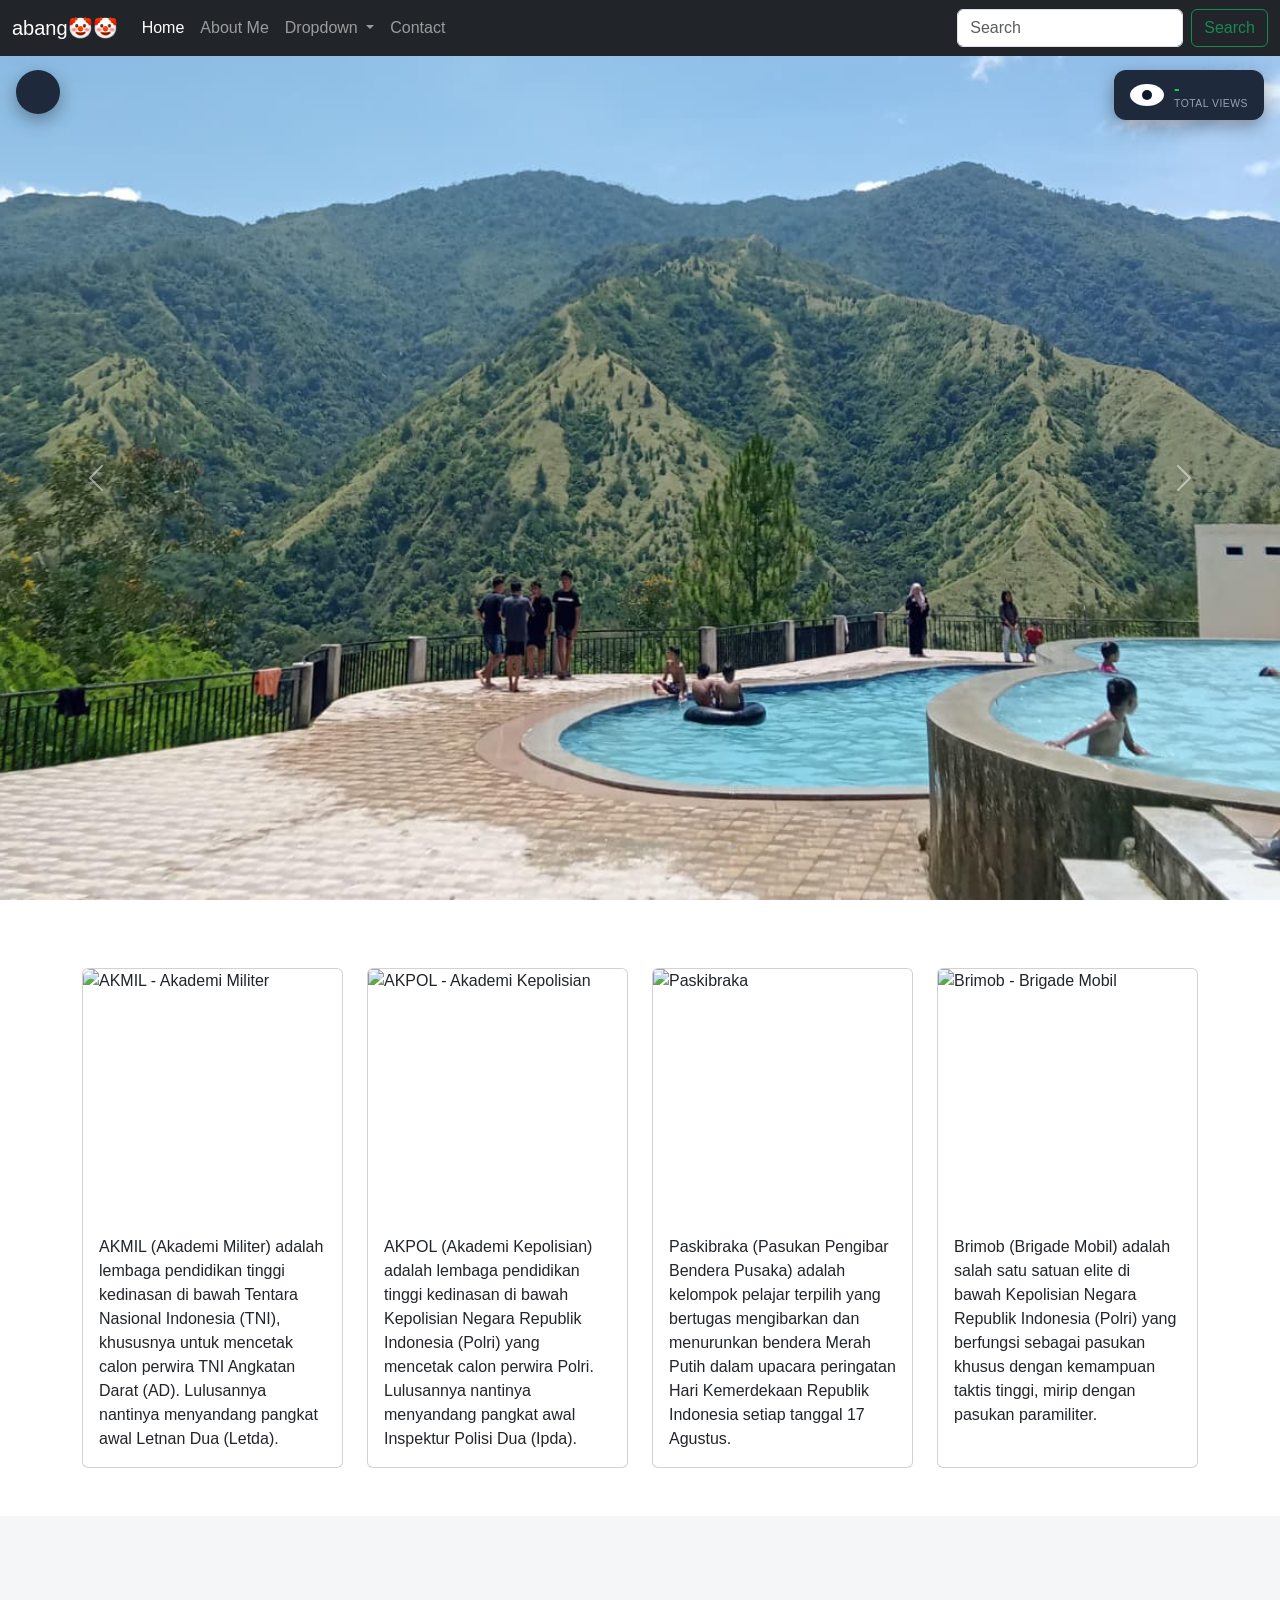
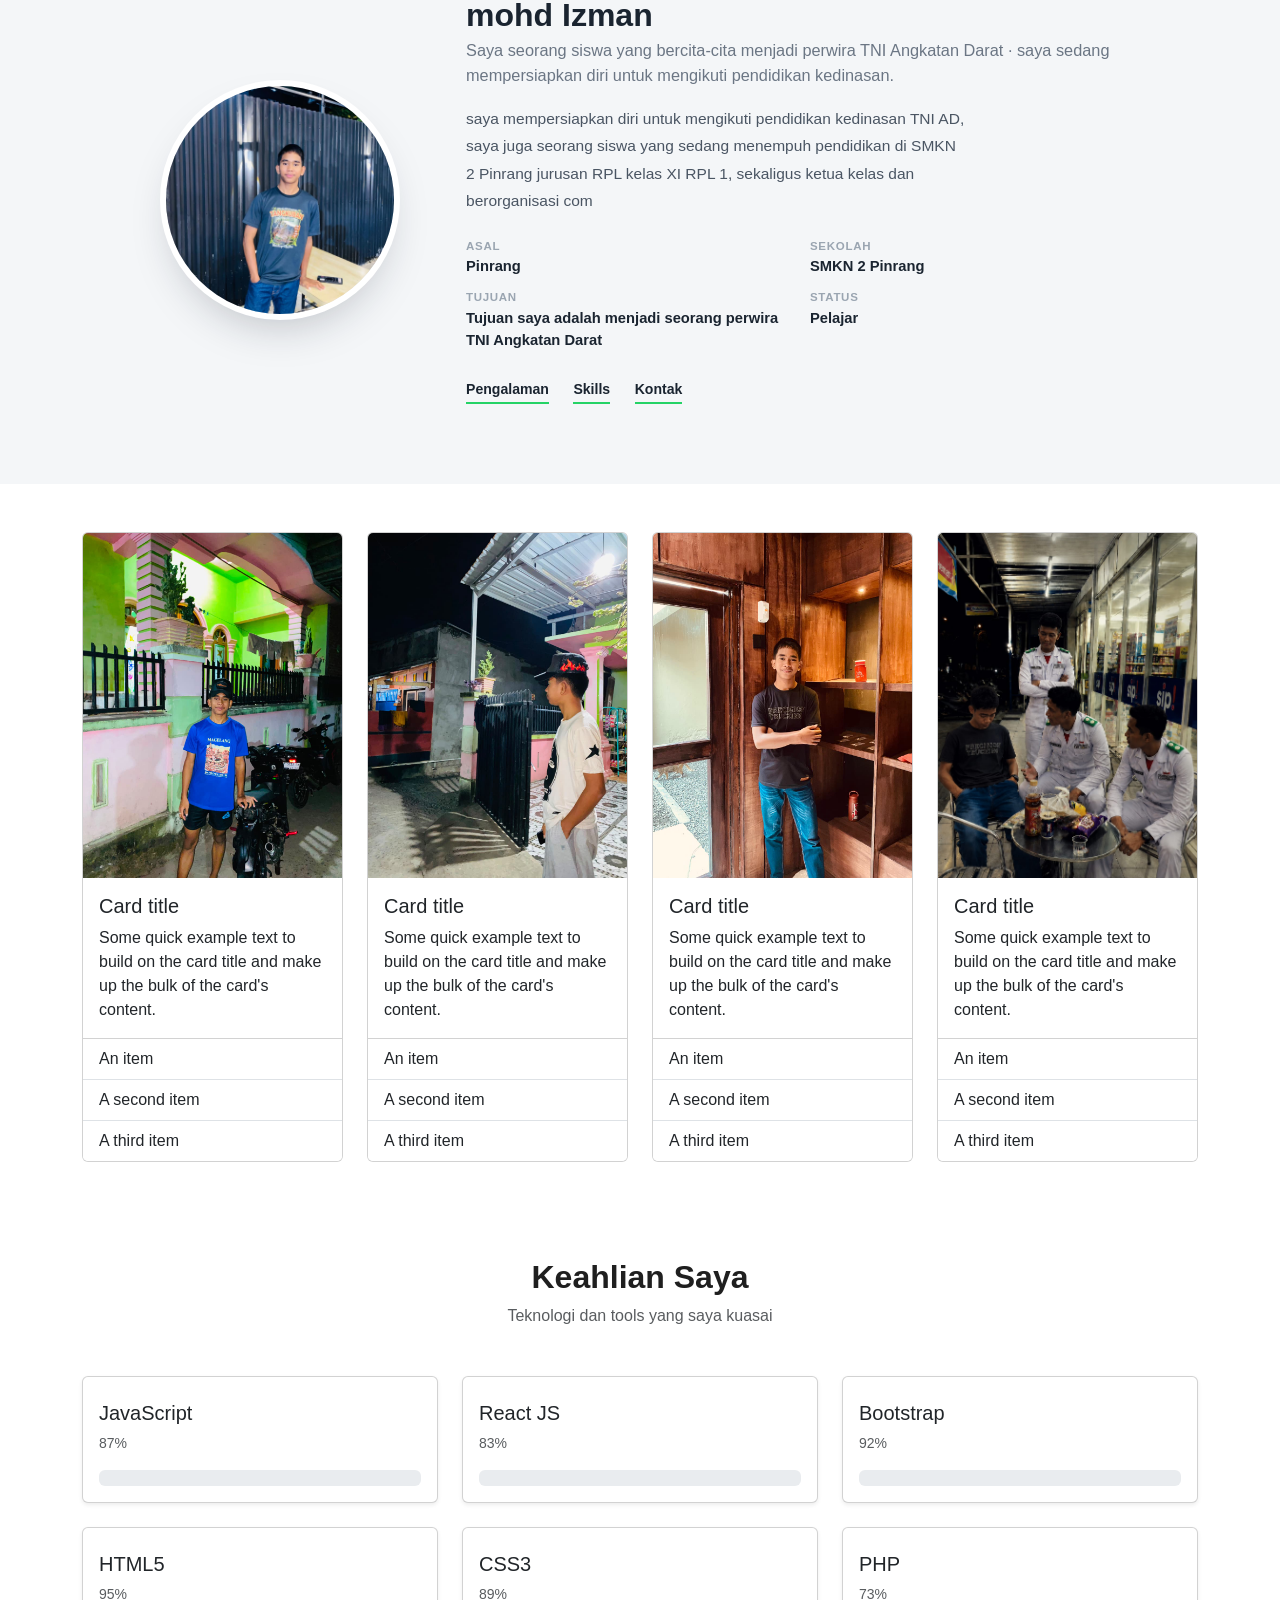
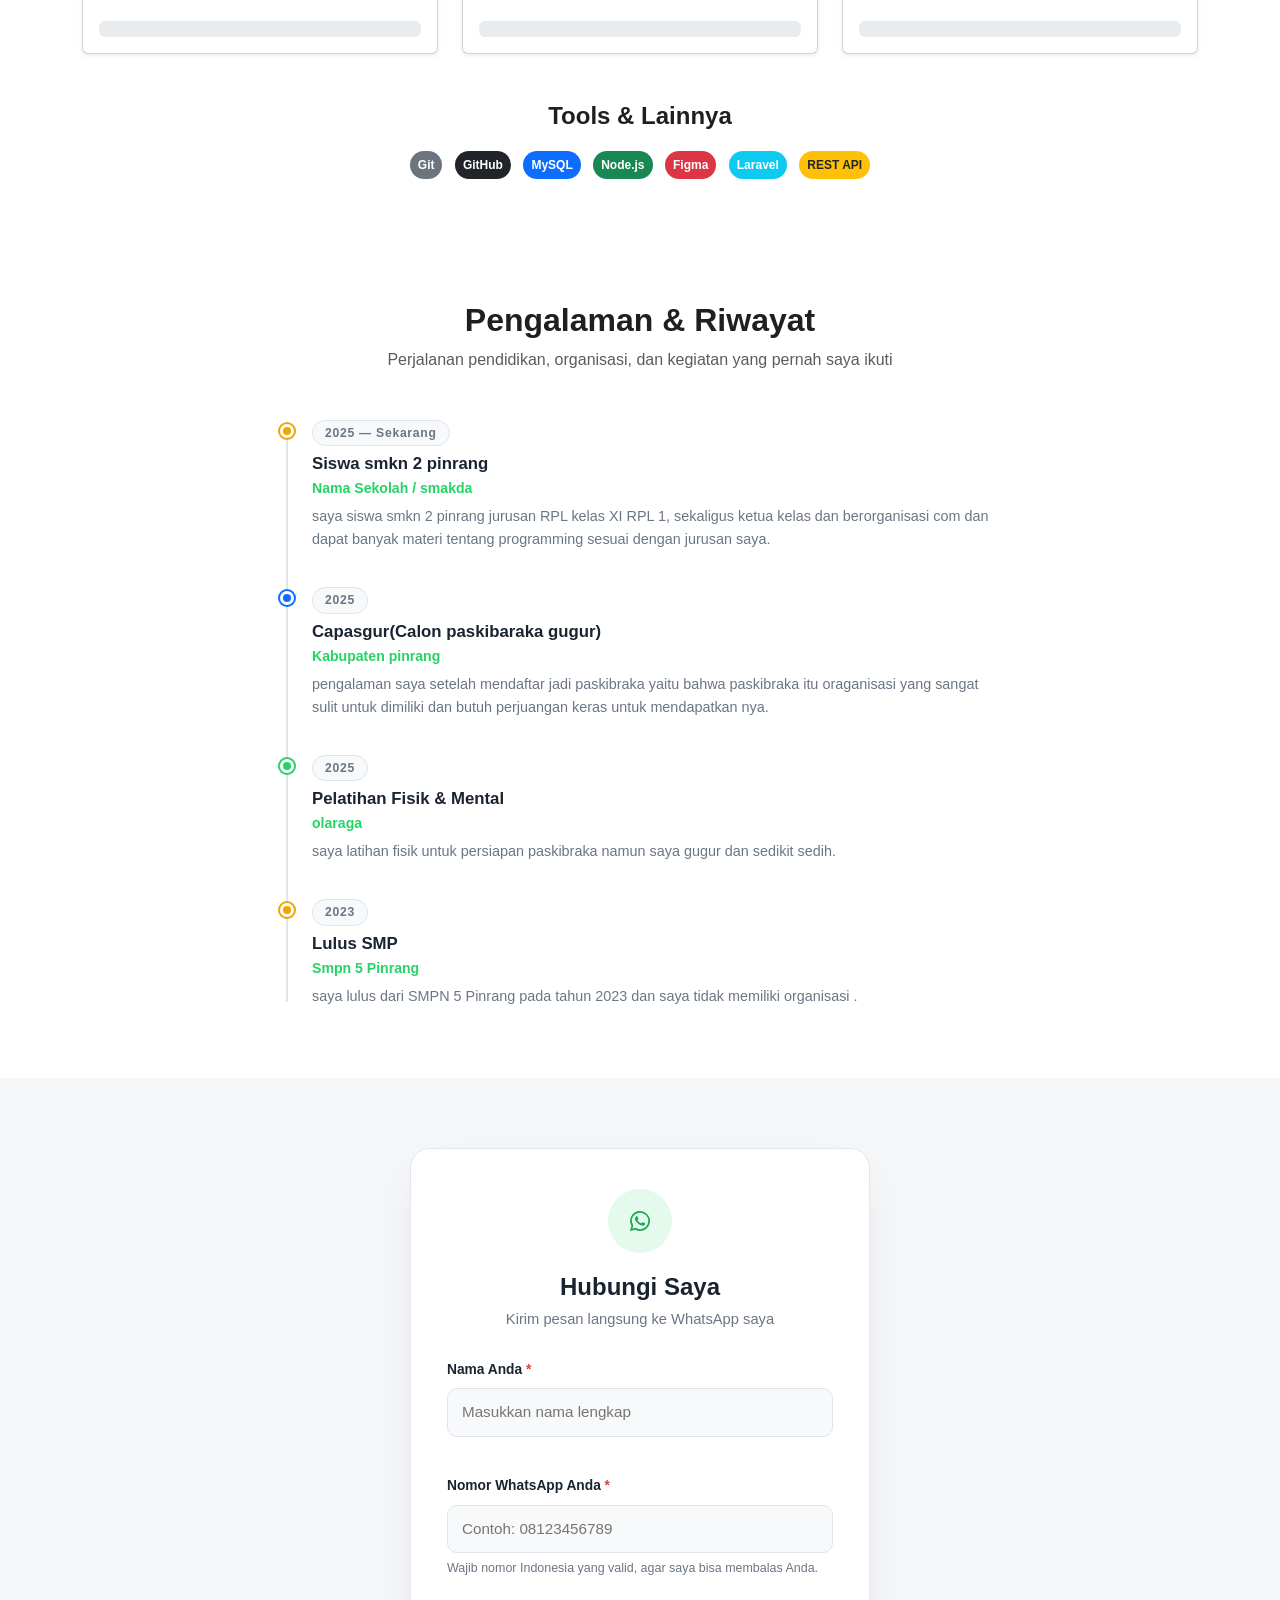
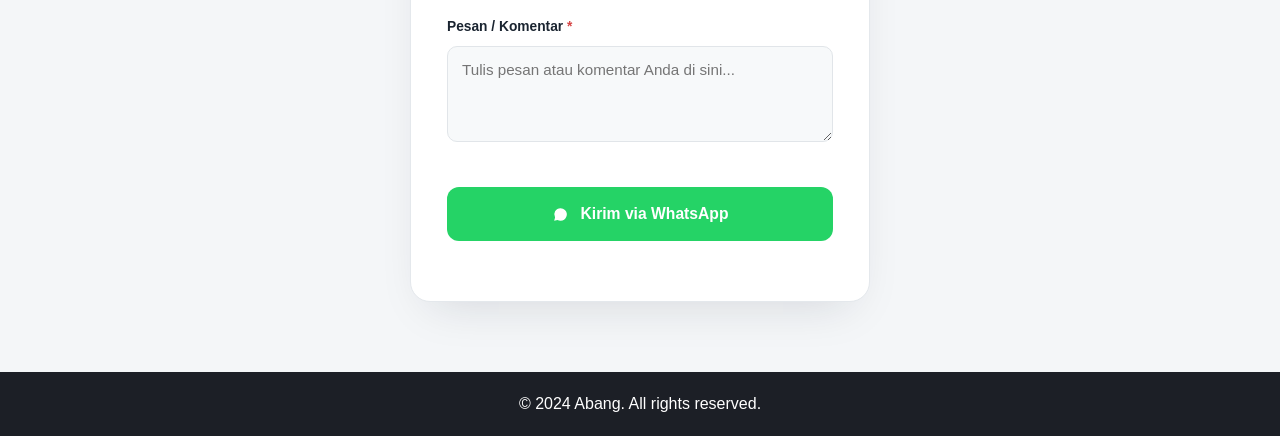
==== commit 63058467: "saya punya fortofolio" ====
--- a/index.html
+++ b/index.html
@@ -1,865 +1,1331 @@
 <!DOCTYPE html>
 <html lang="id">
 <head>
-<meta charset="UTF-8">
-<meta name="viewport" content="width=device-width, initial-scale=1.0">
-<title>XI RPL 1 &middot; class.init()</title>
-<link href="https://cdn.jsdelivr.net/npm/bootstrap@5.3.3/dist/css/bootstrap.min.css" rel="stylesheet">
-<link href="https://cdn.jsdelivr.net/npm/bootstrap-icons@1.11.3/font/bootstrap-icons.css" rel="stylesheet">
-<link rel="preconnect" href="https://fonts.googleapis.com">
-<link href="https://fonts.googleapis.com/css2?family=JetBrains+Mono:wght@400;500;600;700;800&family=Inter:wght@400;500;600;700&display=swap" rel="stylesheet">
-<style>
-  :root{
-    --bg:#0A0E17;
-    --panel:#111826;
-    --panel-alt:#161F30;
-    --line:#233047;
-    --text:#E7ECF6;
-    --muted:#8B98B3;
-    --cyan:#2DD4BF;
-    --violet:#8B5CF6;
-    --amber:#FBBF24;
-    --pink:#F472B6;
-    --font-mono:'JetBrains Mono', ui-monospace, monospace;
-    --font-body:'Inter', system-ui, sans-serif;
-  }
-  body{
-    background:var(--bg);
-    color:var(--text);
-    font-family:var(--font-body);
-    background-image:
-      linear-gradient(rgba(45,212,191,.035) 1px, transparent 1px),
-      linear-gradient(90deg, rgba(45,212,191,.035) 1px, transparent 1px);
-    background-size: 42px 42px;
-  }
-  h1,h2,h3,h4,.font-mono{font-family:var(--font-mono);}
-  a{color:var(--cyan); text-decoration:none;}
-  ::selection{background:var(--cyan); color:#04211D;}
-
-  .comment{
-    font-family:var(--font-mono);
-    color:var(--cyan);
-    font-size:.8rem;
-    letter-spacing:.03em;
-  }
-  .comment::before{content:"// ";opacity:.65;}
-
-  /* NAVBAR — gaya tab file editor */
-  .navbar{
-    background:var(--panel)!important;
-    border-bottom:1px solid var(--line);
-  }
-  .navbar-brand{
-    font-family:var(--font-mono);
-    font-weight:700;
-    color:var(--text)!important;
-  }
-  .navbar-brand .bracket{color:var(--cyan);}
-  .file-tab{
-    font-family:var(--font-mono);
-    font-size:.82rem;
-    color:var(--muted)!important;
-    padding:.4rem .7rem!important;
-    border-radius:6px 6px 0 0;
-    border-bottom:2px solid transparent;
-  }
-  .file-tab:hover{color:var(--text)!important; background:var(--panel-alt);}
-  .file-tab.active-tab{color:var(--text)!important; border-bottom-color:var(--cyan); background:var(--panel-alt);}
-  .file-tab .ext{opacity:.55;}
-
-  /* HERO — jendela terminal */
-  .terminal{
-    background:var(--panel);
-    border:1px solid var(--line);
-    border-radius:12px;
-    max-width:780px;
-    box-shadow: 0 0 60px rgba(45,212,191,.06), 0 20px 50px rgba(0,0,0,.4);
-    overflow:hidden;
-  }
-  .terminal-bar{
-    background:var(--panel-alt);
-    padding:.65rem 1rem;
-    display:flex; align-items:center; gap:.4rem;
-    border-bottom:1px solid var(--line);
-  }
-  .dot{width:11px;height:11px;border-radius:50%;}
-  .dot.red{background:#FF5F56;}
-  .dot.yellow{background:#FFBD2E;}
-  .dot.green{background:#27C93F;}
-  .terminal-title{font-family:var(--font-mono); font-size:.75rem; color:var(--muted); margin-left:.6rem;}
-  .terminal-body{padding:1.6rem; font-family:var(--font-mono); font-size:.92rem; text-align:left; line-height:1.9;}
-  .prompt{color:var(--cyan);}
-  .out-key{color:var(--violet);}
-  .out-str{color:var(--amber);}
-  .cursor{
-    display:inline-block; width:8px; height:1.05em; background:var(--cyan);
-    animation: blink 1s step-start infinite; vertical-align:text-bottom;
-  }
-  @keyframes blink{50%{opacity:0;}}
-
-  .hero-wrap{
-    padding: 4.5rem 0 3.5rem;
-    background:
-      radial-gradient(ellipse 60% 50% at 50% 0%, rgba(139,92,246,.12), transparent 70%),
-      radial-gradient(ellipse 50% 40% at 80% 20%, rgba(45,212,191,.1), transparent 70%);
-  }
-  .chip-stat{
-    background:var(--panel);
-    border:1px solid var(--line);
-    border-radius:10px;
-  }
-  .chip-stat .angka{font-family:var(--font-mono); font-weight:700; font-size:1.4rem; color:var(--cyan);}
-  .chip-stat .lbl{font-size:.72rem; color:var(--muted); font-family:var(--font-mono);}
-
-  section{padding:4rem 0;}
-  .section-alt{background:var(--panel); border-top:1px solid var(--line); border-bottom:1px solid var(--line);}
-
-  .kartu{
-    background:var(--panel);
-    border:1px solid var(--line);
-    border-radius:12px;
-    transition: border-color .18s ease, transform .18s ease, box-shadow .18s ease;
-  }
-  .kartu-anggota:hover{
-    transform: translateY(-3px);
-    border-color: var(--cyan);
-    box-shadow: 0 8px 26px rgba(45,212,191,.1);
-  }
-  .foto-bulat{
-    width:82px;height:82px;border-radius:10px;
-    object-fit:cover;
-    border:1px solid var(--line);
-  }
-  .foto-pengurus{
-    width:100px;height:100px;border-radius:14px;
-    object-fit:cover;
-    border:1px solid var(--line);
-  }
-  .badge-jabatan{
-    background:transparent;
-    color:var(--cyan);
-    border:1px solid rgba(45,212,191,.4);
-    font-family:var(--font-mono);
-    font-size:.66rem;
-    letter-spacing:.04em;
-  }
-  .table{color:var(--text);}
-  .table-piket thead, .table-jadwal thead{
-    background:var(--panel-alt);
-    color:var(--cyan);
-    font-family:var(--font-mono);
-    font-size:.78rem;
-    text-transform:uppercase;
-    letter-spacing:.05em;
-  }
-  .table > :not(caption) > * > *{background:transparent; border-color:var(--line);}
-  .table-piket td, .table-jadwal td{vertical-align:middle;}
-
-  .nav-pills .nav-link{
-    color:var(--text);
-    font-weight:500;
-    font-family:var(--font-mono);
-    font-size:.82rem;
-    border:1px solid var(--line);
-    border-radius:8px;
-    margin-right:.35rem;
-    margin-bottom:.35rem;
-    background:var(--panel);
-  }
-  .nav-pills .nav-link.active{
-    background:var(--cyan);
-    color:#04211D;
-    border-color:var(--cyan);
-    font-weight:700;
-  }
-
-  .kas-masuk{color:#4ADE80; font-family:var(--font-mono); font-weight:700;}
-  .kas-keluar{color:var(--pink); font-family:var(--font-mono); font-weight:700;}
-  .saldo-box{
-    background: linear-gradient(135deg, var(--panel-alt), var(--panel));
-    border:1px solid var(--cyan);
-    border-radius:12px;
-  }
-  .saldo-box .angka{font-family:var(--font-mono); font-weight:700; color:var(--cyan);}
-
-  .foto-kenangan{
-    aspect-ratio:4/3;
-    object-fit:cover;
-    border-radius:10px;
-    border:1px solid var(--line);
-    transition:transform .2s ease, border-color .2s ease;
-    filter:saturate(.92);
-  }
-  .foto-kenangan:hover{transform:scale(1.02); border-color:var(--cyan);}
-
-  #cariAnggota{
-    background:var(--panel-alt); color:var(--text); border:1px solid var(--line);
-  }
-  #cariAnggota::placeholder{color:var(--muted);}
-  #cariAnggota:focus{
-    background:var(--panel-alt); color:var(--text);
-    border-color:var(--cyan); box-shadow:0 0 0 .2rem rgba(45,212,191,.15);
-  }
-  .input-group-text{background:var(--panel-alt); border-color:var(--line); color:var(--muted);}
-
-  .text-muted{color:var(--muted)!important;}
-  .kartu .fw-semibold{color:var(--text);}
-
-  footer{
-    background:var(--panel);
-    border-top:1px solid var(--line);
-    color:var(--muted);
-  }
-  .status-bar{
-    background:var(--cyan);
-    color:#04211D;
-    font-family:var(--font-mono);
-    font-size:.72rem;
-    letter-spacing:.03em;
-  }
-
-  /* ===== SCROLL PROGRESS ===== */
-  .scroll-progress{
-    position:fixed; top:0; left:0; height:3px; width:0%;
-    background:linear-gradient(90deg, var(--cyan), var(--violet));
-    z-index:2000;
-    transition:width .1s linear;
-  }
-
-  /* ===== LOADING SCREEN ===== */
-  #loader{
-    position:fixed; inset:0; z-index:3000;
-    background:var(--bg);
-    display:flex; align-items:center; justify-content:center;
-    transition:opacity .5s ease, visibility .5s ease;
-  }
-  #loader.hide{opacity:0; visibility:hidden; pointer-events:none;}
-  .loader-box{
-    width:min(420px, 88vw);
-    font-family:var(--font-mono);
-  }
-  .loader-box .lbl{
-    font-size:.78rem; color:var(--muted); letter-spacing:.06em;
-  }
-  .loader-box .nama-kelas{
-    font-size:clamp(1.6rem, 6vw, 2.4rem);
-    font-weight:700;
-    color:var(--text);
-    margin:.35rem 0 1.1rem;
-    min-height:1.3em;
-    border-right:2px solid var(--cyan);
-    white-space:nowrap;
-    overflow:hidden;
-    display:inline-block;
-  }
-  .loader-track{
-    height:6px; width:100%;
-    background:var(--panel-alt);
-    border:1px solid var(--line);
-    border-radius:99px;
-    overflow:hidden;
-  }
-  .loader-fill{
-    height:100%; width:0%;
-    background:linear-gradient(90deg, var(--cyan), var(--violet));
-    border-radius:99px;
-    transition:width .18s ease;
-    box-shadow:0 0 12px rgba(45,212,191,.5);
-  }
-  .loader-pct{
-    font-size:.78rem; color:var(--cyan); margin-top:.5rem; text-align:right;
-  }
-  .loader-glow{
-    position:absolute; inset:0;
-    background:
-      radial-gradient(ellipse 45% 35% at 50% 40%, rgba(45,212,191,.1), transparent 70%),
-      radial-gradient(ellipse 35% 30% at 70% 65%, rgba(139,92,246,.1), transparent 70%);
-    pointer-events:none;
-  }
-
-  /* ===== REVEAL ON SCROLL ===== */
-  .reveal{
-    opacity:0;
-    transform:translateY(18px);
-    transition:opacity .6s ease, transform .6s ease;
-  }
-  .reveal.show{opacity:1; transform:translateY(0);}
-
-  @media (prefers-reduced-motion: reduce){
-    .reveal{opacity:1; transform:none; transition:none;}
-    #loader{transition:none;}
-  }
-</style>
+    <meta charset="UTF-8">
+    <meta name="viewport" content="width=device-width, initial-scale=1.0">
+    <title>mohd Izman</title>
+
+    <script>
+        // Terapkan tema (gelap/terang) sedini mungkin, sebelum halaman
+        // dirender, supaya tidak ada kedipan warna saat pertama dibuka.
+        (function () {
+            var saved = localStorage.getItem('theme');
+            if (saved === 'dark') {
+                document.documentElement.classList.add('dark-mode');
+            }
+        })();
+    </script>
+
+    <link href="https://cdn.jsdelivr.net/npm/bootstrap@5.0.2/dist/css/bootstrap.min.css" rel="stylesheet"
+          integrity="sha384-EVSTQN3/azprG1Anm3QDgpJLIm9Nao0Yz1ztcQTwFspd3yD65VohhpuuCOmLASjC" crossorigin="anonymous">
+    <link rel="stylesheet" href="https://cdnjs.cloudflare.com/ajax/libs/bootstrap-icons/1.11.3/font/bootstrap-icons.min.css">
+    <link rel="stylesheet" href="assets/css/style.css">
+
+    <style>
+        /* ===== Total Views Widget (ikon mata) ===== */
+        .views-widget {
+            position: fixed;
+            top: 70px;
+            right: 16px;
+            z-index: 1050;
+            background: #1e293b;
+            color: #fff;
+            border-radius: 12px;
+            padding: 10px 16px;
+            box-shadow: 0 6px 18px rgba(0,0,0,0.35);
+            display: flex;
+            align-items: center;
+            gap: 10px;
+        }
+        .views-widget .eye {
+            width: 34px;
+            height: 22px;
+            background: #fff;
+            border-radius: 50%;
+            display: flex;
+            align-items: center;
+            justify-content: center;
+            position: relative;
+        }
+        .views-widget .pupil {
+            width: 10px;
+            height: 10px;
+            background: #0f172a;
+            border-radius: 50%;
+        }
+        .views-widget .eyelid {
+            position: absolute;
+            top: 0; left: 0;
+            width: 100%; height: 100%;
+            background: #1e293b;
+            border-radius: 50%;
+            transform: scaleY(0);
+            transform-origin: top;
+            animation: viewsBlink 5s infinite;
+        }
+        @keyframes viewsBlink {
+            0%, 95%, 100% { transform: scaleY(0); }
+            96.5% { transform: scaleY(1); }
+        }
+        .views-widget .views-text {
+            display: flex;
+            flex-direction: column;
+            line-height: 1.1;
+        }
+        .views-widget .views-count {
+            font-weight: 700;
+            font-size: 1.05rem;
+            color: #22c55e;
+            transition: transform 0.2s ease;
+        }
+        .views-widget .views-count.bump {
+            transform: scale(1.2);
+        }
+        .views-widget .views-label {
+            font-size: 0.65rem;
+            color: #94a3b8;
+            letter-spacing: 0.5px;
+        }
+
+        /* ===== Carousel: fixed sesuai ukuran layar, gambar tidak gepeng ===== */
+        #carouselExampleControls {
+            width: 100%;
+            height: 100vh;
+            /* Kurangi tinggi navbar (fixed-top) supaya carousel pas di bawah navbar */
+            height: calc(100vh - 56px);
+            overflow: hidden;
+        }
+        #carouselExampleControls .carousel-inner,
+        #carouselExampleControls .carousel-item {
+            height: 100%;
+        }
+        #carouselExampleControls .carousel-item img {
+            width: 100%;
+            height: 100%;
+            object-fit: cover;      /* gambar mengisi penuh area tanpa gepeng/stretch */
+            object-position: center; /* fokus tetap di tengah gambar */
+        }
+        @media (max-width: 767px) {
+            #carouselExampleControls {
+                height: 60vh; /* di HP, carousel setinggi 60% layar biar konten lain tetap kelihatan */
+            }
+        }
+
+        /* ===== About Me ===== */
+        #about {
+            background: #F4F6F8;
+            padding: 80px 0;
+        }
+        .about-wrap {
+            display: flex;
+            align-items: center;
+            gap: 56px;
+            max-width: 980px;
+            margin: 0 auto;
+        }
+        .about-photo-col {
+            flex: 0 0 260px;
+            display: flex;
+            justify-content: center;
+        }
+        .about-photo {
+            width: 240px;
+            height: 240px;
+            border-radius: 50%;
+            overflow: hidden;
+            border: 6px solid #FFFFFF;
+            box-shadow: 0 20px 45px -18px rgba(20,30,45,0.28);
+            background: #E1E5E9;
+        }
+        .about-photo img {
+            width: 100%;
+            height: 100%;
+            object-fit: cover;
+        }
+        .about-content { flex: 1; min-width: 0; }
+        .about-eyebrow {
+            display: inline-block;
+            font-size: 0.76rem;
+            font-weight: 700;
+            letter-spacing: 0.1em;
+            text-transform: uppercase;
+            color: #1DA851;
+            background: rgba(37,211,102,0.12);
+            border-radius: 999px;
+            padding: 5px 14px;
+            margin-bottom: 14px;
+        }
+        .about-content h2 {
+            font-size: 2rem;
+            font-weight: 700;
+            color: #1A2430;
+            margin-bottom: 4px;
+        }
+        .about-content .about-role {
+            font-size: 1.02rem;
+            color: #6B7684;
+            margin-bottom: 18px;
+        }
+        .about-content p.about-bio {
+            font-size: 0.97rem;
+            color: #4A5563;
+            line-height: 1.75;
+            max-width: 58ch;
+            margin-bottom: 24px;
+        }
+        .about-facts {
+            display: grid;
+            grid-template-columns: 1fr 1fr;
+            gap: 12px 24px;
+            margin-bottom: 26px;
+        }
+        .about-facts dt {
+            font-size: 0.72rem;
+            font-weight: 700;
+            letter-spacing: 0.06em;
+            text-transform: uppercase;
+            color: #9AA5B1;
+        }
+        .about-facts dd {
+            font-size: 0.92rem;
+            font-weight: 600;
+            color: #1A2430;
+            margin-bottom: 0;
+        }
+        .about-links a {
+            display: inline-block;
+            font-size: 0.88rem;
+            font-weight: 600;
+            color: #1A2430;
+            text-decoration: none;
+            padding-bottom: 2px;
+            border-bottom: 2px solid #25D366;
+            margin-right: 20px;
+        }
+        .about-links a:hover { color: #1DA851; }
+
+        @media (max-width: 767px) {
+            .about-wrap { flex-direction: column; text-align: center; gap: 28px; }
+            .about-facts { grid-template-columns: 1fr 1fr; text-align: left; }
+            .about-content p.about-bio { margin-left: auto; margin-right: auto; }
+        }
+
+        /* ===== Pengalaman / Riwayat (Timeline) ===== */
+        #experience {
+            background: #FFFFFF;
+            padding: 70px 0;
+        }
+        .timeline {
+            position: relative;
+            max-width: 720px;
+            margin: 40px auto 0;
+            padding-left: 32px;
+        }
+        .timeline::before {
+            content: "";
+            position: absolute;
+            left: 6px;
+            top: 6px;
+            bottom: 6px;
+            width: 2px;
+            background: #E1E5E9;
+        }
+        .timeline-item {
+            position: relative;
+            padding-bottom: 36px;
+        }
+        .timeline-item:last-child { padding-bottom: 0; }
+        .timeline-dot {
+            position: absolute;
+            left: -32px;
+            top: 4px;
+            width: 14px;
+            height: 14px;
+            border-radius: 50%;
+            background: #25D366;
+            border: 3px solid #FFFFFF;
+            box-shadow: 0 0 0 2px #25D366;
+        }
+        .timeline-item.is-org .timeline-dot { background: #0D6EFD; box-shadow: 0 0 0 2px #0D6EFD; }
+        .timeline-item.is-edu .timeline-dot { background: #F0A500; box-shadow: 0 0 0 2px #F0A500; }
+        .timeline-year {
+            display: inline-block;
+            font-size: 0.76rem;
+            font-weight: 700;
+            letter-spacing: 0.06em;
+            color: #6B7684;
+            background: #F7F9FA;
+            border: 1px solid #E1E5E9;
+            border-radius: 999px;
+            padding: 3px 12px;
+            margin-bottom: 8px;
+        }
+        .timeline-title {
+            font-size: 1.05rem;
+            font-weight: 700;
+            color: #1A2430;
+            margin-bottom: 4px;
+        }
+        .timeline-org {
+            font-size: 0.88rem;
+            font-weight: 600;
+            color: #25D366;
+            margin-bottom: 6px;
+        }
+        .timeline-desc {
+            font-size: 0.9rem;
+            color: #6B7684;
+            line-height: 1.6;
+            margin: 0;
+        }
+
+        /* ===== Kontak WhatsApp ===== */
+        #contact {
+            background: #F4F6F8;
+            padding: 70px 0;
+        }
+        .wa-card {
+            width: 100%;
+            max-width: 460px;
+            margin: 0 auto;
+            background: #FFFFFF;
+            border: 1px solid #E4E8EC;
+            border-radius: 20px;
+            box-shadow: 0 20px 45px -20px rgba(20,30,45,0.15);
+            padding: 40px 36px 34px;
+        }
+        .wa-icon-badge {
+            width: 64px; height: 64px;
+            border-radius: 50%;
+            background: rgba(37,211,102,0.12);
+            display: flex; align-items: center; justify-content: center;
+            margin: 0 auto 20px;
+        }
+        .wa-icon-badge svg { width: 30px; height: 30px; }
+        .wa-card h2 {
+            text-align: center;
+            font-size: 1.5rem;
+            font-weight: 700;
+            color: #1A2430;
+            margin-bottom: 6px;
+        }
+        .wa-card .wa-subtitle {
+            text-align: center;
+            font-size: 0.92rem;
+            color: #6B7684;
+            margin-bottom: 30px;
+        }
+        .wa-field { margin-bottom: 20px; }
+        .wa-field label {
+            display: block;
+            font-size: 0.86rem;
+            font-weight: 600;
+            color: #1A2430;
+            margin-bottom: 8px;
+        }
+        .wa-field label .req { color: #D64545; }
+        .wa-field input,
+        .wa-field textarea {
+            width: 100%;
+            font-size: 0.95rem;
+            color: #1A2430;
+            background: #F7F9FA;
+            border: 1.5px solid #E1E5E9;
+            border-radius: 10px;
+            padding: 12px 14px;
+            outline: none;
+            transition: border-color 0.15s ease, box-shadow 0.15s ease;
+        }
+        .wa-field textarea { resize: vertical; min-height: 96px; line-height: 1.5; }
+        .wa-field input:focus,
+        .wa-field textarea:focus {
+            border-color: #25D366;
+            box-shadow: 0 0 0 3px rgba(37,211,102,0.15);
+        }
+        .wa-field.has-error input { border-color: #D64545; }
+        .wa-error-msg { font-size: 0.8rem; color: #D64545; min-height: 1em; margin-top: 6px; }
+        .wa-hint { font-size: 0.78rem; color: #6B7684; margin-top: 6px; }
+        .wa-send-btn {
+            display: flex; align-items: center; justify-content: center; gap: 10px;
+            width: 100%;
+            font-size: 0.98rem; font-weight: 600;
+            color: #FFFFFF;
+            background: #25D366;
+            border: none;
+            border-radius: 12px;
+            padding: 15px 20px;
+            cursor: pointer;
+            margin-top: 6px;
+            transition: background 0.15s ease, transform 0.1s ease;
+        }
+        .wa-send-btn svg { width: 19px; height: 19px; }
+        .wa-send-btn:hover { background: #1DA851; }
+        .wa-send-btn:active { transform: translateY(1px); }
+        .wa-sent-note {
+            text-align: center;
+            font-size: 0.82rem;
+            color: #1DA851;
+            font-weight: 600;
+            min-height: 1.2em;
+            margin-top: 10px;
+        }
+
+        /* ===== Loading Screen ===== */
+        html.no-scroll, html.no-scroll body { overflow: hidden; height: 100%; }
+
+        .page-loader {
+            position: fixed;
+            inset: 0;
+            z-index: 9999;
+            display: flex;
+            align-items: center;
+            justify-content: center;
+            background: radial-gradient(circle at 20% 20%, #16213a 0%, #0b1220 55%, #060a13 100%);
+            overflow: hidden;
+            transition: opacity 0.6s ease, visibility 0.6s ease;
+        }
+        .page-loader.loader-hidden {
+            opacity: 0;
+            visibility: hidden;
+            pointer-events: none;
+        }
+        .loader-blob {
+            position: absolute;
+            border-radius: 50%;
+            filter: blur(70px);
+            opacity: 0.4;
+            animation: floatBlob 7s ease-in-out infinite;
+        }
+        .loader-blob.b1 { width: 300px; height: 300px; background: #25D366; top: -70px; left: -70px; }
+        .loader-blob.b2 { width: 340px; height: 340px; background: #0d6efd; bottom: -90px; right: -70px; animation-delay: -3.2s; }
+        .loader-blob.b3 { width: 220px; height: 220px; background: #f0a500; top: 55%; left: 65%; animation-delay: -1.6s; }
+        @keyframes floatBlob {
+            0%, 100% { transform: translate(0, 0) scale(1); }
+            50% { transform: translate(26px, -22px) scale(1.12); }
+        }
+
+        .loader-grid {
+            position: absolute;
+            inset: 0;
+            background-image:
+                linear-gradient(rgba(255,255,255,0.035) 1px, transparent 1px),
+                linear-gradient(90deg, rgba(255,255,255,0.035) 1px, transparent 1px);
+            background-size: 42px 42px;
+            mask-image: radial-gradient(circle at center, #000 0%, transparent 75%);
+        }
+
+        .loader-content {
+            position: relative;
+            z-index: 2;
+            text-align: center;
+            padding: 0 24px;
+        }
+        .loader-ring {
+            width: 56px;
+            height: 56px;
+            margin: 0 auto 22px;
+            border-radius: 50%;
+            border: 3px solid rgba(255,255,255,0.15);
+            border-top-color: #25D366;
+            border-right-color: #4ade80;
+            animation: loaderSpin 0.9s linear infinite;
+        }
+        @keyframes loaderSpin { to { transform: rotate(360deg); } }
+
+        .loader-title {
+            font-size: 1.6rem;
+            font-weight: 800;
+            color: #fff;
+            letter-spacing: 0.02em;
+            min-height: 2.2rem;
+        }
+        .loader-letter {
+            display: inline-block;
+            opacity: 0;
+            transform: translateY(12px);
+            animation: letterIn 0.5s ease forwards;
+        }
+        @keyframes letterIn {
+            to { opacity: 1; transform: translateY(0); }
+        }
+        .loader-subtitle {
+            margin-top: 10px;
+            font-size: 0.85rem;
+            color: #94a3b8;
+            letter-spacing: 0.04em;
+        }
+        .loader-bar-track {
+            width: 220px;
+            height: 4px;
+            margin: 22px auto 0;
+            border-radius: 999px;
+            background: rgba(255,255,255,0.12);
+            overflow: hidden;
+        }
+        .loader-bar-fill {
+            height: 100%;
+            width: 0%;
+            border-radius: 999px;
+            background: linear-gradient(90deg, #25D366, #4ade80);
+            animation: loaderFill 1.5s ease forwards;
+        }
+        @keyframes loaderFill { to { width: 100%; } }
+
+        /* ===== Theme Toggle Button ===== */
+        .theme-toggle {
+            position: fixed;
+            top: 70px;
+            left: 16px;
+            z-index: 1050;
+            width: 44px;
+            height: 44px;
+            border-radius: 50%;
+            border: none;
+            background: #1e293b;
+            color: #fbbf24;
+            display: flex;
+            align-items: center;
+            justify-content: center;
+            font-size: 1.1rem;
+            cursor: pointer;
+            box-shadow: 0 6px 18px rgba(0,0,0,0.35);
+            transition: background 0.2s ease, transform 0.15s ease;
+        }
+        .theme-toggle:hover { transform: scale(1.06); }
+        .theme-toggle:active { transform: scale(0.94); }
+
+        /* ===== Dark Mode ===== */
+        html.dark-mode body { background: #0b1220; color: #dfe4ea; }
+        html.dark-mode .theme-toggle { background: #f4f6f8; color: #1e293b; }
+        html.dark-mode #about,
+        html.dark-mode #contact { background: #0f172a; }
+        html.dark-mode .card,
+        html.dark-mode .wa-card {
+            background: #131c2e;
+            border-color: #263248;
+            color: #dfe4ea;
+        }
+        html.dark-mode .card-title,
+        html.dark-mode .about-content h2,
+        html.dark-mode .timeline-title,
+        html.dark-mode .wa-card h2,
+        html.dark-mode .about-facts dd,
+        html.dark-mode #skills h2,
+        html.dark-mode #experience h2 { color: #f1f5f9; }
+        html.dark-mode .card-text,
+        html.dark-mode .text-muted,
+        html.dark-mode .about-role,
+        html.dark-mode p.about-bio,
+        html.dark-mode .timeline-desc,
+        html.dark-mode .wa-subtitle,
+        html.dark-mode .about-facts dt { color: #94a3b8 !important; }
+        html.dark-mode #skills .progress { background: #263248; }
+        html.dark-mode .timeline-year {
+            background: #131c2e;
+            border-color: #263248;
+            color: #94a3b8;
+        }
+        html.dark-mode .timeline::before { background: #263248; }
+        html.dark-mode .wa-field input,
+        html.dark-mode .wa-field textarea {
+            background: #0b1220;
+            border-color: #263248;
+            color: #dfe4ea;
+        }
+        html.dark-mode .about-links a { color: #dfe4ea; }
+        html.dark-mode footer { background: #060a13 !important; }
+        html.dark-mode body,
+        html.dark-mode #about,
+        html.dark-mode #contact,
+        html.dark-mode .card,
+        html.dark-mode .wa-card { transition: background 0.3s ease, color 0.3s ease; }
+        #skills .progress-bar {
+            transition: width 1.4s cubic-bezier(.22,.9,.3,1);
+        }
+
+        /* ===== Animasi "muncul" saat scroll masuk, ulang tiap kali balik ke section ===== */
+        .reveal {
+            opacity: 0;
+            transform: translateY(28px);
+            transition: opacity 0.7s ease, transform 0.7s ease;
+        }
+        .reveal.reveal-visible {
+            opacity: 1;
+            transform: translateY(0);
+        }
+        /* biar tiap kartu muncul sedikit bergantian, bukan bareng semua */
+        .reveal-delay-1 { transition-delay: 0.08s; }
+        .reveal-delay-2 { transition-delay: 0.16s; }
+        .reveal-delay-3 { transition-delay: 0.24s; }
+    </style>
 </head>
 <body>
 
-<!-- LOADING SCREEN -->
-<div id="loader">
-  <div class="loader-glow"></div>
-  <div class="loader-box text-center position-relative">
-    <div class="lbl">// booting classroom-os v1.0</div>
-    <div class="nama-kelas" id="loaderNama"></div>
-    <div class="loader-track"><div class="loader-fill" id="loaderFill"></div></div>
-    <div class="loader-pct" id="loaderPct">0%</div>
+    <!-- ===== Loading Screen ===== -->
+    <div class="page-loader" id="pageLoader">
+        <div class="loader-grid"></div>
+        <div class="loader-blob b1"></div>
+        <div class="loader-blob b2"></div>
+        <div class="loader-blob b3"></div>
+        <div class="loader-content">
+            <div class="loader-ring"></div>
+            <div class="loader-title" id="loaderTitle"></div>
+            <div class="loader-subtitle">Menyiapkan halaman...</div>
+            <div class="loader-bar-track">
+                <div class="loader-bar-fill"></div>
+            </div>
+        </div>
+    </div>
+
+    <!-- ===== Tombol Mode Gelap/Terang ===== -->
+    <button type="button" class="theme-toggle" id="themeToggle" aria-label="Ganti mode gelap/terang">
+        <i class="bi bi-moon-stars-fill" id="themeIcon"></i>
+    </button>
+
+    <!-- ===== Widget Total Views (ikon mata) ===== -->
+    <div class="views-widget">
+        <div class="eye">
+            <div class="pupil"></div>
+            <div class="eyelid"></div>
+        </div>
+        <div class="views-text">
+            <span class="views-count" id="totalViews">0</span>
+            <span class="views-label">TOTAL VIEWS</span>
+        </div>
+    </div>
+
+    <!-- ===== Navigasi ===== -->
+    <nav class="navbar navbar-expand-lg navbar-dark bg-dark fixed-top">
+        <div class="container-fluid">
+            <a class="navbar-brand" href="#">abang🤡🤡</a>
+            <button class="navbar-toggler" type="button" data-bs-toggle="collapse"
+                    data-bs-target="#navbarScroll" aria-controls="navbarScroll"
+                    aria-expanded="false" aria-label="Toggle navigation">
+                <span class="navbar-toggler-icon"></span>
+            </button>
+            <div class="collapse navbar-collapse" id="navbarScroll">
+                <ul class="navbar-nav me-auto my-2 my-lg-0 navbar-nav-scroll" style="--bs-scroll-height: 100px;">
+                    <li class="nav-item">
+                        <a class="nav-link active" aria-current="page" href="#home">Home</a>
+                    </li>
+                    <li class="nav-item">
+                        <a class="nav-link" href="#about">About Me</a>
+                    </li>
+                    <li class="nav-item dropdown">
+                        <a class="nav-link dropdown-toggle" href="#" id="navbarScrollingDropdown" role="button"
+                           data-bs-toggle="dropdown" aria-expanded="false">
+                            Dropdown
+                        </a>
+                        <ul class="dropdown-menu" aria-labelledby="navbarScrollingDropdown">
+                            <li><a class="dropdown-item" href="#foto">Foto saya</a></li>
+                            <li><a class="dropdown-item" href="#skills">Skills</a></li>
+                            <li><hr class="dropdown-divider"></li>
+                            <li><a class="dropdown-item" href="#experience">Pengalaman / Riwayat</a></li>
+                        </ul>
+                    </li>
+                    <li class="nav-item">
+                        <a class="nav-link" href="#contact">Contact</a>
+                    </li>
+                </ul>
+                <form class="d-flex" role="search" id="siteSearchForm">
+                    <input class="form-control me-2" type="search" id="siteSearchInput" placeholder="Search" aria-label="Search">
+                    <button class="btn btn-outline-success" type="submit">Search</button>
+                </form>
+            </div>
+        </div>
+    </nav>
+
+    <!-- ===== Carousel ===== -->
+    <div id="carouselExampleControls" class="carousel slide" data-bs-ride="carousel" style="margin-top: 56px;">
+        <div class="carousel-inner">
+            <div class="carousel-item active">
+                <img src="assets/img/foto6.jpeg" class="d-block w-100" alt="Slide 1">
+            </div>
+            <div class="carousel-item">
+                <img src="assets/img/h2.jpeg" class="d-block w-100" alt="Slide 2">
+            </div>
+            <div class="carousel-item">
+                <img src="assets/img/h3.jpeg" class="d-block w-100" alt="Slide 3">
+            </div>
+        </div>
+        <button class="carousel-control-prev" type="button" data-bs-target="#carouselExampleControls" data-bs-slide="prev">
+            <span class="carousel-control-prev-icon" aria-hidden="true"></span>
+            <span class="visually-hidden">Previous</span>
+        </button>
+        <button class="carousel-control-next" type="button" data-bs-target="#carouselExampleControls" data-bs-slide="next">
+            <span class="carousel-control-next-icon" aria-hidden="true"></span>
+            <span class="visually-hidden">Next</span>
+        </button>
+    </div>
+
+    <!-- ===== Home / Cards ringkasan ===== -->
+    <div class="container">
+        <div class="home py-5" id="home">
+            <div class="row row-cols-1 row-cols-md-4 g-4">
+
+                <div class="col">
+                    <div class="card h-100">
+                        <img src="https://encrypted-tbn0.gstatic.com/images?q=tbn:ANd9GcSmhIsglJCHz3heVLUTAQopCcogvzhk1MdWQtbkpQfh7g&s=10"
+                             class="card-img-top rounded-3" style="object-fit: cover; height: 250px;"
+                             alt="AKMIL - Akademi Militer">
+                        <div class="card-body">
+                            <p class="card-text">AKMIL (Akademi Militer) adalah lembaga pendidikan tinggi kedinasan di bawah Tentara Nasional Indonesia (TNI), khususnya untuk mencetak calon perwira TNI Angkatan Darat (AD). Lulusannya nantinya menyandang pangkat awal Letnan Dua (Letda).</p>
+                        </div>
+                    </div>
+                </div>
+
+                <div class="col">
+                    <div class="card h-100">
+                        <img src="https://encrypted-tbn0.gstatic.com/images?q=tbn:ANd9GcRg43w0CITAit0U2oAv9hZ-DDcncEFbLlMMoaAUJtUiWdqUNRDQeCqauPE&s=10"
+                             class="card-img-top" style="object-fit: cover; height: 250px;"
+                             alt="AKPOL - Akademi Kepolisian">
+                        <div class="card-body">
+                            <p class="card-text">AKPOL (Akademi Kepolisian) adalah lembaga pendidikan tinggi kedinasan di bawah Kepolisian Negara Republik Indonesia (Polri) yang mencetak calon perwira Polri. Lulusannya nantinya menyandang pangkat awal Inspektur Polisi Dua (Ipda).</p>
+                        </div>
+                    </div>
+                </div>
+
+                <div class="col">
+                    <div class="card h-100">
+                        <img src="https://encrypted-tbn0.gstatic.com/images?q=tbn:ANd9GcR1Ayc6wdPCvVL-pbqP3DYhvfyziFnCIjZeaHQXpy_5-w&s=10"
+                             class="card-img-top" style="object-fit: cover; height: 250px;"
+                             alt="Paskibraka">
+                        <div class="card-body">
+                            <p class="card-text">Paskibraka (Pasukan Pengibar Bendera Pusaka) adalah kelompok pelajar terpilih yang bertugas mengibarkan dan menurunkan bendera Merah Putih dalam upacara peringatan Hari Kemerdekaan Republik Indonesia setiap tanggal 17 Agustus.</p>
+                        </div>
+                    </div>
+                </div>
+
+                <div class="col">
+                    <div class="card h-100">
+                        <img src="https://encrypted-tbn0.gstatic.com/images?q=tbn:ANd9GcQs1y3pwaWH6LWQl7qoa7QiiS_5GpqrBU0Cxp8d2D0fvw&s=10"
+                             class="card-img-top" style="object-fit: cover; height: 250px;"
+                             alt="Brimob - Brigade Mobil">
+                        <div class="card-body">
+                            <p class="card-text">Brimob (Brigade Mobil) adalah salah satu satuan elite di bawah Kepolisian Negara Republik Indonesia (Polri) yang berfungsi sebagai pasukan khusus dengan kemampuan taktis tinggi, mirip dengan pasukan paramiliter.</p>
+                        </div>
+                    </div>
+                </div>
+
+            </div>
+        </div>
+    </div>
+
+    <!-- ===== About Me ===== -->
+    <section id="about">
+        <div class="container">
+            <div class="about-wrap">
+
+                <div class="about-photo-col reveal">
+                    <div class="about-photo">
+                        <!-- Ganti src dengan foto Anda -->
+                        <img src="assets/img/foto7.jpeg" alt="Foto Izman ">
+                    </div>
+                </div>
+
+                <div class="about-content reveal reveal-delay-1">
+                    <h2>mohd Izman</h2>
+                    <p class="about-role">Saya seorang siswa yang bercita-cita menjadi perwira TNI Angkatan Darat &middot; saya sedang mempersiapkan diri untuk mengikuti pendidikan kedinasan.</p>
+
+                    <p class="about-bio">
+                        saya mempersiapkan diri untuk mengikuti pendidikan kedinasan TNI AD, saya juga seorang siswa yang sedang 
+                        menempuh pendidikan di SMKN 2 Pinrang jurusan RPL kelas XI RPL 1, sekaligus ketua kelas dan berorganisasi
+                        com
+                    </p>
+
+                    <dl class="about-facts">
+                        <div>
+                            <dt>Asal</dt>
+                            <dd>Pinrang</dd>
+                        </div>
+                        <div>
+                            <dt>Sekolah</dt>
+                            <dd>SMKN 2 Pinrang</dd>
+                        </div>
+                        <div>
+                            <dt>Tujuan</dt>
+                            <dd>Tujuan saya adalah menjadi seorang perwira TNI Angkatan Darat</dd>
+                        </div>
+                        <div>
+                            <dt>Status</dt>
+                            <dd>Pelajar</dd>
+                        </div>
+                    </dl>
+
+                    <div class="about-links">
+                        <a href="#experience">Pengalaman</a>
+                        <a href="#skills">Skills</a>
+                        <a href="#contact">Kontak</a>
+                    </div>
+                </div>
+
+            </div>
+        </div>
+    </section>
+
+    <!-- ===== Cards detail ===== -->
+    <div class="container my-5" id="foto">
+        <div class="row row-cols-1 row-cols-md-4 g-4">
+
+            <div class="col">
+                <div class="card h-100 reveal">
+                    <img src="assets/img/foto1.jpeg"
+                         class="card-img-top" alt="Foto Taruna">
+                    <div class="card-body">
+                        <h5 class="card-title">Card title</h5>
+                        <p class="card-text">Some quick example text to build on the card title and make up the bulk of the card's content.</p>
+                    </div>
+                    <ul class="list-group list-group-flush">
+                        <li class="list-group-item">An item</li>
+                        <li class="list-group-item">A second item</li>
+                        <li class="list-group-item">A third item</li>
+                    </ul>
+                </div>
+            </div>
+
+            <div class="col">
+                <div class="card h-100 reveal reveal-delay-1">
+                    <img src="assets/img/foto2.jpeg"
+                         class="card-img-top" alt="Foto Taruna">
+                    <div class="card-body">
+                        <h5 class="card-title">Card title</h5>
+                        <p class="card-text">Some quick example text to build on the card title and make up the bulk of the card's content.</p>
+                    </div>
+                    <ul class="list-group list-group-flush">
+                        <li class="list-group-item">An item</li>
+                        <li class="list-group-item">A second item</li>
+                        <li class="list-group-item">A third item</li>
+                    </ul>
+                </div>
+            </div>
+
+            <div class="col">
+                <div class="card h-100 reveal reveal-delay-2">
+                    <img src="assets/img/foto4.jpeg"
+                         class="card-img-top" alt="Foto Taruna">
+                    <div class="card-body">
+                        <h5 class="card-title">Card title</h5>
+                        <p class="card-text">Some quick example text to build on the card title and make up the bulk of the card's content.</p>
+                    </div>
+                    <ul class="list-group list-group-flush">
+                        <li class="list-group-item">An item</li>
+                        <li class="list-group-item">A second item</li>
+                        <li class="list-group-item">A third item</li>
+                    </ul>
+                </div>
+            </div>
+
+            <div class="col">
+                <div class="card h-100 reveal reveal-delay-3">
+                    <img src="assets/img/foto5.jpeg"
+                         class="card-img-top" alt="Foto Taruna">
+                    <div class="card-body">
+                        <h5 class="card-title">Card title</h5>
+                        <p class="card-text">Some quick example text to build on the card title and make up the bulk of the card's content.</p>
+                    </div>
+                    <ul class="list-group list-group-flush">
+                        <li class="list-group-item">An item</li>
+                        <li class="list-group-item">A second item</li>
+                        <li class="list-group-item">A third item</li>
+                    </ul>
+                </div>
+            </div>
+
+        </div>
+    </div>
+
+<!-- awal skills -->
+<div class="container py-5" id="skills">
+  <h2 class="text-center fw-bold">Keahlian Saya</h2>
+  <p class="text-center text-muted mb-5">Teknologi dan tools yang saya kuasai</p>
+
+  <div class="row g-4 mb-5">
+
+    <div class="col-md-4 col-sm-6">
+      <div class="card h-100 shadow-sm">
+        <div class="card-body">
+          <i class="bi bi-filetype-js fs-2 text-warning"></i>
+          <h5 class="card-title mt-2">JavaScript</h5>
+          <p class="card-text text-muted small"><span class="skill-pct" data-target="90">0</span>%</p>
+          <div class="progress" role="progressbar" aria-valuenow="90" aria-valuemin="0" aria-valuemax="100">
+            <div class="progress-bar bg-warning" data-target="90" style="width: 0%"></div>
+          </div>
+        </div>
+      </div>
+    </div>
+
+    <div class="col-md-4 col-sm-6">
+      <div class="card h-100 shadow-sm">
+        <div class="card-body">
+          <i class="bi bi-filetype-jsx fs-2 text-info"></i>
+          <h5 class="card-title mt-2">React JS</h5>
+          <p class="card-text text-muted small"><span class="skill-pct" data-target="85">0</span>%</p>
+          <div class="progress" role="progressbar" aria-valuenow="85" aria-valuemin="0" aria-valuemax="100">
+            <div class="progress-bar bg-info" data-target="85" style="width: 0%"></div>
+          </div>
+        </div>
+      </div>
+    </div>
+
+    <div class="col-md-4 col-sm-6">
+      <div class="card h-100 shadow-sm">
+        <div class="card-body">
+          <i class="bi bi-bootstrap-fill fs-2 text-primary"></i>
+          <h5 class="card-title mt-2">Bootstrap</h5>
+          <p class="card-text text-muted small"><span class="skill-pct" data-target="95">0</span>%</p>
+          <div class="progress" role="progressbar" aria-valuenow="95" aria-valuemin="0" aria-valuemax="100">
+            <div class="progress-bar bg-primary" data-target="95" style="width: 0%"></div>
+          </div>
+        </div>
+      </div>
+    </div>
+
+    <div class="col-md-4 col-sm-6">
+      <div class="card h-100 shadow-sm">
+        <div class="card-body">
+          <i class="bi bi-filetype-html fs-2 text-danger"></i>
+          <h5 class="card-title mt-2">HTML5</h5>
+          <p class="card-text text-muted small"><span class="skill-pct" data-target="98">0</span>%</p>
+          <div class="progress" role="progressbar" aria-valuenow="98" aria-valuemin="0" aria-valuemax="100">
+            <div class="progress-bar bg-danger" data-target="98" style="width: 0%"></div>
+          </div>
+        </div>
+      </div>
+    </div>
+
+    <div class="col-md-4 col-sm-6">
+      <div class="card h-100 shadow-sm">
+        <div class="card-body">
+          <i class="bi bi-filetype-css fs-2 text-primary"></i>
+          <h5 class="card-title mt-2">CSS3</h5>
+          <p class="card-text text-muted small"><span class="skill-pct" data-target="92">0</span>%</p>
+          <div class="progress" role="progressbar" aria-valuenow="92" aria-valuemin="0" aria-valuemax="100">
+            <div class="progress-bar bg-primary" data-target="92" style="width: 0%"></div>
+          </div>
+        </div>
+      </div>
+    </div>
+
+    <div class="col-md-4 col-sm-6">
+      <div class="card h-100 shadow-sm">
+        <div class="card-body">
+          <i class="bi bi-filetype-php fs-2 text-success"></i>
+          <h5 class="card-title mt-2">PHP</h5>
+          <p class="card-text text-muted small"><span class="skill-pct" data-target="75">0</span>%</p>
+          <div class="progress" role="progressbar" aria-valuenow="75" aria-valuemin="0" aria-valuemax="100">
+            <div class="progress-bar bg-success" data-target="75" style="width: 0%"></div>
+          </div>
+        </div>
+      </div>
+    </div>
+
+  </div>
+
+  <h4 class="text-center fw-semibold mb-3">Tools & Lainnya</h4>
+  <div class="text-center">
+    <span class="badge rounded-pill bg-secondary p-2 m-1"><i class="bi bi-git"></i> Git</span>
+    <span class="badge rounded-pill bg-dark p-2 m-1"><i class="bi bi-github"></i> GitHub</span>
+    <span class="badge rounded-pill bg-primary p-2 m-1"><i class="bi bi-database-fill"></i> MySQL</span>
+    <span class="badge rounded-pill bg-success p-2 m-1"><i class="bi bi-server"></i> Node.js</span>
+    <span class="badge rounded-pill bg-danger p-2 m-1"><i class="bi bi-palette-fill"></i> Figma</span>
+    <span class="badge rounded-pill bg-info p-2 m-1"><i class="bi bi-terminal-fill"></i> Laravel</span>
+    <span class="badge rounded-pill bg-warning text-dark p-2 m-1"><i class="bi bi-cloud-fill"></i> REST API</span>
   </div>
 </div>
 
-<div class="scroll-progress" id="scrollProgress"></div>
-
-<!-- STATUS BAR ala VS Code -->
-<div class="status-bar text-center py-1">
-  <i class="bi bi-git"></i> main &nbsp;|&nbsp; <i class="bi bi-check2-circle"></i> build passing &nbsp;|&nbsp; XI RPL 1 &middot; SMK &middot; T.A. 2026/2027
-</div>
-
-<!-- NAVBAR -->
-<nav class="navbar navbar-expand-lg sticky-top py-2">
-  <div class="container">
-    <a class="navbar-brand" href="#beranda"><span class="bracket">&lt;</span>XI-RPL-1<span class="bracket">/&gt;</span></a>
-    <button class="navbar-toggler" type="button" data-bs-toggle="collapse" data-bs-target="#navMenu" style="border-color:var(--line)">
-      <span class="navbar-toggler-icon"></span>
-    </button>
-    <div class="collapse navbar-collapse" id="navMenu">
-      <ul class="navbar-nav ms-auto">
-        <li class="nav-item"><a class="nav-link file-tab" href="#pengurus">pengurus<span class="ext">.json</span></a></li>
-        <li class="nav-item"><a class="nav-link file-tab" href="#anggota">anggota<span class="ext">.csv</span></a></li>
-        <li class="nav-item"><a class="nav-link file-tab" href="#piket">piket<span class="ext">.sh</span></a></li>
-        <li class="nav-item"><a class="nav-link file-tab" href="#jadwal">jadwal<span class="ext">.yaml</span></a></li>
-        <li class="nav-item"><a class="nav-link file-tab" href="#kas">kas<span class="ext">.db</span></a></li>
-        <li class="nav-item"><a class="nav-link file-tab" href="#kenangan">galeri<span class="ext">.png</span></a></li>
-      </ul>
-    </div>
-  </div>
-</nav>
-
-<!-- HERO -->
-<header id="beranda" class="hero-wrap text-center">
-  <div class="container">
-    <div class="terminal mx-auto">
-      <div class="terminal-bar">
-        <span class="dot red"></span><span class="dot yellow"></span><span class="dot green"></span>
-        <span class="terminal-title">kelas@rpl1: ~/tahun-ajaran-2026</span>
-      </div>
-      <div class="terminal-body">
-        <div><span class="prompt">$</span> whoami</div>
-        <div class="out-str">Kelas XI Rekayasa Perangkat Lunak 1</div>
-        <div class="mt-2"><span class="prompt">$</span> cat motto.txt</div>
-        <div class="out-str">"Debug bareng, deploy bareng, lulus bareng."</div>
-        <div class="mt-2"><span class="prompt">$</span> npm run status<span class="cursor"></span></div>
-      </div>
-    </div>
-
-    <div class="row justify-content-center g-3 mt-4">
-      <div class="col-6 col-md-3">
-        <div class="chip-stat p-3">
-          <div class="angka" id="statAnggota">32</div>
-          <div class="lbl">ANGGOTA</div>
-        </div>
-      </div>
-      <div class="col-6 col-md-3">
-        <div class="chip-stat p-3">
-          <div class="angka">6</div>
-          <div class="lbl">SQUAD PIKET</div>
-        </div>
-      </div>
-      <div class="col-6 col-md-3">
-        <div class="chip-stat p-3">
-          <div class="angka" id="statSaldo">Rp0</div>
-          <div class="lbl">SALDO KAS</div>
-        </div>
-      </div>
-      <div class="col-6 col-md-3">
-        <div class="chip-stat p-3">
-          <div class="angka">10+</div>
-          <div class="lbl">MAPEL/MINGGU</div>
-        </div>
-      </div>
-    </div>
-  </div>
-</header>
-
-<!-- WALI KELAS & PENGURUS -->
-<section id="pengurus">
-  <div class="container">
-    <div class="comment">01_wali-kelas-dan-pengurus</div>
-    <h2 class="mb-1">Wali Kelas &amp; Pengurus Kelas</h2>
-    <p class="text-muted mb-4">Struktur organisasi Kelas XI RPL 1, seperti tim inti pada sebuah proyek software.</p>
-
-    <div class="row g-4">
-      <div class="col-md-4">
-        <div class="kartu kartu-anggota p-4 text-center h-100">
-          <img src="https://i.pravatar.cc/300?img=12" class="foto-pengurus mb-3" alt="Wali Kelas">
-          <span class="badge badge-jabatan mb-2">WALI KELAS</span>
-          <h5 class="mb-0">Bpk. Teguh Wicaksono, S.Kom.</h5>
-          <div class="text-muted small">Guru Produktif RPL</div>
-        </div>
-      </div>
-      <div class="col-md-4">
-        <div class="kartu kartu-anggota p-4 text-center h-100">
-          <img src="https://i.pravatar.cc/300?img=33" class="foto-pengurus mb-3" alt="Ketua Kelas">
-          <span class="badge badge-jabatan mb-2">KETUA KELAS &middot; ADMIN</span>
-          <h5 class="mb-0">Ahmad Fauzan</h5>
-          <div class="text-muted small">No. Absen 05</div>
-        </div>
-      </div>
-      <div class="col-md-4">
-        <div class="kartu kartu-anggota p-4 text-center h-100">
-          <img src="https://i.pravatar.cc/300?img=47" class="foto-pengurus mb-3" alt="Wakil Ketua">
-          <span class="badge badge-jabatan mb-2">WAKIL KETUA &middot; CO-ADMIN</span>
-          <h5 class="mb-0">Nabila Putri</h5>
-          <div class="text-muted small">No. Absen 18</div>
-        </div>
-      </div>
-
-      <div class="col-6 col-md-3">
-        <div class="kartu kartu-anggota p-3 text-center h-100">
-          <img src="https://i.pravatar.cc/300?img=5" class="foto-bulat mb-2" alt="Sekretaris">
-          <div class="fw-semibold small">Ratna Sari</div>
-          <div class="text-muted" style="font-size:.75rem;">Sekretaris I</div>
-        </div>
-      </div>
-      <div class="col-6 col-md-3">
-        <div class="kartu kartu-anggota p-3 text-center h-100">
-          <img src="https://i.pravatar.cc/300?img=9" class="foto-bulat mb-2" alt="Sekretaris II">
-          <div class="fw-semibold small">Dewi Anggraini</div>
-          <div class="text-muted" style="font-size:.75rem;">Sekretaris II</div>
-        </div>
-      </div>
-      <div class="col-6 col-md-3">
-        <div class="kartu kartu-anggota p-3 text-center h-100">
-          <img src="https://i.pravatar.cc/300?img=14" class="foto-bulat mb-2" alt="Bendahara">
-          <div class="fw-semibold small">Rizky Ramadhan</div>
-          <div class="text-muted" style="font-size:.75rem;">Bendahara I</div>
-        </div>
-      </div>
-      <div class="col-6 col-md-3">
-        <div class="kartu kartu-anggota p-3 text-center h-100">
-          <img src="https://i.pravatar.cc/300?img=23" class="foto-bulat mb-2" alt="Bendahara II">
-          <div class="fw-semibold small">Siti Aisyah</div>
-          <div class="text-muted" style="font-size:.75rem;">Bendahara II</div>
-        </div>
-      </div>
-      <div class="col-6 col-md-3">
-        <div class="kartu kartu-anggota p-3 text-center h-100">
-          <img src="https://i.pravatar.cc/300?img=18" class="foto-bulat mb-2" alt="Seksi Kebersihan">
-          <div class="fw-semibold small">Budi Santoso</div>
-          <div class="text-muted" style="font-size:.75rem;">Seksi Kebersihan</div>
-        </div>
-      </div>
-      <div class="col-6 col-md-3">
-        <div class="kartu kartu-anggota p-3 text-center h-100">
-          <img src="https://i.pravatar.cc/300?img=51" class="foto-bulat mb-2" alt="Seksi IT">
-          <div class="fw-semibold small">Fajar Nugroho</div>
-          <div class="text-muted" style="font-size:.75rem;">Seksi IT &amp; Teknisi Lab</div>
-        </div>
-      </div>
-      <div class="col-6 col-md-3">
-        <div class="kartu kartu-anggota p-3 text-center h-100">
-          <img src="https://i.pravatar.cc/300?img=60" class="foto-bulat mb-2" alt="Seksi Rohani">
-          <div class="fw-semibold small">Aulia Rahman</div>
-          <div class="text-muted" style="font-size:.75rem;">Seksi Rohani</div>
-        </div>
-      </div>
-      <div class="col-6 col-md-3">
-        <div class="kartu kartu-anggota p-3 text-center h-100">
-          <img src="https://i.pravatar.cc/300?img=65" class="foto-bulat mb-2" alt="Seksi Olahraga">
-          <div class="fw-semibold small">Galih Pratama</div>
-          <div class="text-muted" style="font-size:.75rem;">Seksi Olahraga</div>
-        </div>
-      </div>
-    </div>
-  </div>
-</section>
-
-<!-- ANGGOTA KELAS -->
-<section id="anggota" class="section-alt">
-  <div class="container">
-    <div class="comment">02_anggota-kelas</div>
-    <h2 class="mb-1">Anggota Kelas</h2>
-    <p class="text-muted mb-4">Daftar lengkap 32 siswa Kelas XI RPL 1. Ketik nama pada kolom pencarian untuk query cepat.</p>
-
-    <div class="row mb-4">
-      <div class="col-md-5">
-        <div class="input-group">
-          <span class="input-group-text"><i class="bi bi-terminal"></i></span>
-          <input type="text" id="cariAnggota" class="form-control" placeholder="grep nama_siswa...">
-        </div>
-      </div>
-    </div>
-
-    <div class="row g-3" id="daftarAnggota"><!-- diisi oleh JavaScript --></div>
-  </div>
-</section>
-
-<!-- PIKET KEBERSIHAN -->
-<section id="piket">
-  <div class="container">
-    <div class="comment">03_piket-kebersihan</div>
-    <h2 class="mb-1">Jadwal Piket Kebersihan</h2>
-    <p class="text-muted mb-4">Pilih hari untuk menjalankan (run) jadwal squad piket yang bertugas.</p>
-
-    <ul class="nav nav-pills mb-3" id="tabPiket" role="tablist"></ul>
-    <div class="tab-content kartu p-3 p-md-4">
-      <table class="table table-piket table-borderless mb-0" id="tabelPiket">
-        <thead><tr><th>#</th><th>Nama Siswa</th><th>Status</th></tr></thead>
-        <tbody></tbody>
-      </table>
-    </div>
-  </div>
-</section>
-
-<!-- JADWAL PELAJARAN -->
-<section id="jadwal" class="section-alt">
-  <div class="container">
-    <div class="comment">04_jadwal-pelajaran</div>
-    <h2 class="mb-1">Jadwal Pelajaran</h2>
-    <p class="text-muted mb-4">Jadwal mata pelajaran &amp; mata pelajaran kejuruan RPL, Senin&ndash;Jumat.</p>
-
-    <ul class="nav nav-pills mb-3" id="tabJadwal" role="tablist"></ul>
-    <div class="table-responsive kartu p-3 p-md-4">
-      <table class="table table-jadwal align-middle mb-0" id="tabelJadwal">
-        <thead><tr><th style="width:140px;">Jam</th><th>Mata Pelajaran</th><th>Guru Pengampu</th></tr></thead>
-        <tbody></tbody>
-      </table>
-    </div>
-  </div>
-</section>
-
-<!-- KAS KELAS -->
-<section id="kas">
-  <div class="container">
-    <div class="comment">05_kas-kelas</div>
-    <h2 class="mb-1">Kas Kelas</h2>
-    <p class="text-muted mb-4">Log transaksi kas kelas &mdash; commit history pemasukan dan pengeluaran.</p>
-
-    <div class="row g-3 mb-4">
-      <div class="col-md-4">
-        <div class="kartu p-4">
-          <div class="text-muted small mb-1"><i class="bi bi-arrow-down-circle me-1" style="color:#4ADE80;"></i>Total Pemasukan</div>
-          <div class="fs-4 kas-masuk" id="totalMasuk">Rp0</div>
-        </div>
-      </div>
-      <div class="col-md-4">
-        <div class="kartu p-4">
-          <div class="text-muted small mb-1"><i class="bi bi-arrow-up-circle me-1" style="color:var(--pink);"></i>Total Pengeluaran</div>
-          <div class="fs-4 kas-keluar" id="totalKeluar">Rp0</div>
-        </div>
-      </div>
-      <div class="col-md-4">
-        <div class="saldo-box p-4">
-          <div class="small mb-1 text-muted"><i class="bi bi-wallet2 me-1"></i>Saldo Akhir</div>
-          <div class="fs-4 angka" id="saldoAkhir">Rp0</div>
-        </div>
-      </div>
-    </div>
-
-    <div class="table-responsive kartu p-3 p-md-4">
-      <table class="table align-middle mb-0" id="tabelKas">
-        <thead>
-          <tr>
-            <th>Tanggal</th>
-            <th>Keterangan</th>
-            <th class="text-end">Pemasukan</th>
-            <th class="text-end">Pengeluaran</th>
-            <th class="text-end">Saldo</th>
-          </tr>
-        </thead>
-        <tbody></tbody>
-      </table>
-    </div>
-    <p class="text-muted small mt-2 font-mono"><i class="bi bi-info-circle"></i> // iuran = Rp5.000 / siswa / minggu &mdash; dikelola oleh Bendahara</p>
-  </div>
-</section>
-
-<!-- KENANGAN KELAS -->
-<section id="kenangan" class="section-alt">
-  <div class="container">
-    <div class="comment">06_kenangan-kelas</div>
-    <h2 class="mb-1">Kenangan Kelas</h2>
-    <p class="text-muted mb-4">Snapshot momen-momen Kelas XI RPL 1 sepanjang tahun ajaran.</p>
-
-    <div class="row g-3">
-      <div class="col-6 col-md-4">
-        <img src="https://picsum.photos/seed/rpl1/500/380" class="foto-kenangan w-100" alt="Kenangan 1">
-        <div class="small text-muted mt-1 font-mono">hackathon_kelas.jpg</div>
-      </div>
-      <div class="col-6 col-md-4">
-        <img src="https://picsum.photos/seed/rpl2/500/380" class="foto-kenangan w-100" alt="Kenangan 2">
-        <div class="small text-muted mt-1 font-mono">study_tour_bandung.jpg</div>
-      </div>
-      <div class="col-6 col-md-4">
-        <img src="https://picsum.photos/seed/rpl3/500/380" class="foto-kenangan w-100" alt="Kenangan 3">
-        <div class="small text-muted mt-1 font-mono">workshop_ui_ux.jpg</div>
-      </div>
-      <div class="col-6 col-md-4">
-        <img src="https://picsum.photos/seed/rpl4/500/380" class="foto-kenangan w-100" alt="Kenangan 4">
-        <div class="small text-muted mt-1 font-mono">demo_day_project.jpg</div>
-      </div>
-      <div class="col-6 col-md-4">
-        <img src="https://picsum.photos/seed/rpl5/500/380" class="foto-kenangan w-100" alt="Kenangan 5">
-        <div class="small text-muted mt-1 font-mono">lomba_lkbb_regional.jpg</div>
-      </div>
-      <div class="col-6 col-md-4">
-        <img src="https://picsum.photos/seed/rpl6/500/380" class="foto-kenangan w-100" alt="Kenangan 6">
-        <div class="small text-muted mt-1 font-mono">foto_bareng_wali_kelas.jpg</div>
-      </div>
-    </div>
-  </div>
-</section>
-
-<footer class="py-4 text-center">
-  <div class="container">
-    <div class="small font-mono">git log --author="Kelas XI RPL 1" --since="Juli 2026"</div>
-    <div class="small mt-1">Buku Kelas Digital &middot; XI RPL 1 &middot; Tahun Ajaran 2026/2027</div>
-    <div class="small font-mono" style="color:var(--muted);">// build with Bootstrap 5 — ganti data contoh dengan data kelasmu</div>
-  </div>
-</footer>
-
-<script src="https://cdn.jsdelivr.net/npm/bootstrap@5.3.3/dist/js/bootstrap.bundle.min.js"></script>
-<script>
-/* ================= DATA — silakan ganti sesuai data kelas Anda ================= */
-
-const anggotaKelas = [
-  "Ahmad Fauzan","Nabila Putri","Ratna Sari","Dewi Anggraini","Rizky Ramadhan",
-  "Siti Aisyah","Budi Santoso","Fajar Nugroho","Aulia Rahman","Galih Pratama",
-  "Putri Wulandari","Bagas Setiawan","Intan Permata","Yusuf Maulana","Salsabila Zahra",
-  "Reza Firmansyah","Anisa Fitri","Dimas Prakoso","Wulan Sari","Farhan Hidayat",
-  "Larasati Dewi","Adit Kurniawan","Nadia Safitri","Ilham Ramadhan","Cahyani Putri",
-  "Bimo Saputra","Zahra Amelia","Rangga Wijaya","Kirana Ayu","Fikri Alamsyah",
-  "Melati Rahayu","Arya Bagaskara"
-];
-
-const piketPerHari = {
-  "Senin":   { kelompok:"Squad 1", tugas:"Menyapu lantai, membersihkan papan tulis, merapikan meja guru" },
-  "Selasa":  { kelompok:"Squad 2", tugas:"Membuang sampah, menyiram tanaman kelas, mengelap jendela" },
-  "Rabu":    { kelompok:"Squad 3", tugas:"Menyapu lantai, merapikan kabel & perangkat lab komputer" },
-  "Kamis":   { kelompok:"Squad 4", tugas:"Membersihkan papan tulis, merapikan kursi" },
-  "Jumat":   { kelompok:"Squad 5", tugas:"Menyapu lantai, membuang sampah, mengunci jendela" },
-  "Sabtu":   { kelompok:"Squad 6", tugas:"Piket besar: menyapu, mengepel, merapikan seluruh kelas" }
-};
-const anggotaPiket = {
-  "Squad 1": ["Ahmad Fauzan","Nabila Putri","Ratna Sari","Dewi Anggraini","Rizky Ramadhan"],
-  "Squad 2": ["Siti Aisyah","Budi Santoso","Fajar Nugroho","Aulia Rahman","Galih Pratama"],
-  "Squad 3": ["Putri Wulandari","Bagas Setiawan","Intan Permata","Yusuf Maulana","Salsabila Zahra"],
-  "Squad 4": ["Reza Firmansyah","Anisa Fitri","Dimas Prakoso","Wulan Sari","Farhan Hidayat"],
-  "Squad 5": ["Larasati Dewi","Adit Kurniawan","Nadia Safitri","Ilham Ramadhan","Cahyani Putri"],
-  "Squad 6": ["Bimo Saputra","Zahra Amelia","Rangga Wijaya","Kirana Ayu","Fikri Alamsyah"]
-};
-
-const jadwalPelajaran = {
-  "Senin": [
-    ["07.00 - 08.20","Upacara & Pemrograman Web","Bpk. Teguh Wicaksono, S.Kom."],
-    ["08.20 - 09.40","Pemrograman Web","Bpk. Teguh Wicaksono, S.Kom."],
-    ["09.40 - 10.00","Istirahat",""],
-    ["10.00 - 11.20","Basis Data","Ibu Anisa Kurnia, S.Kom."],
-    ["11.20 - 12.40","Matematika","Bpk. Hendra, S.Pd."]
-  ],
-  "Selasa": [
-    ["07.00 - 08.20","Pemrograman Berorientasi Objek","Bpk. Rian Saputra, S.Kom."],
-    ["08.20 - 09.40","Bahasa Inggris","Ibu Melinda, S.Pd."],
-    ["09.40 - 10.00","Istirahat",""],
-    ["10.00 - 11.20","Pendidikan Agama","Bpk. Wahid, S.Ag."],
-    ["11.20 - 12.40","Desain Antarmuka (UI/UX)","Ibu Anisa Kurnia, S.Kom."]
-  ],
-  "Rabu": [
-    ["07.00 - 08.20","Basis Data","Ibu Anisa Kurnia, S.Kom."],
-    ["08.20 - 09.40","Jaringan Dasar","Bpk. Rian Saputra, S.Kom."],
-    ["09.40 - 10.00","Istirahat",""],
-    ["10.00 - 11.20","PJOK","Bpk. Fikri, S.Pd."],
-    ["11.20 - 12.40","Bahasa Indonesia","Ibu Sri Wahyuni, S.Pd."]
-  ],
-  "Kamis": [
-    ["07.00 - 08.20","Pemrograman Web","Bpk. Teguh Wicaksono, S.Kom."],
-    ["08.20 - 09.40","Pemrograman Berorientasi Objek","Bpk. Rian Saputra, S.Kom."],
-    ["09.40 - 10.00","Istirahat",""],
-    ["10.00 - 11.20","Kewirausahaan","Ibu Fitriani, S.Pd."],
-    ["11.20 - 12.40","Matematika","Bpk. Hendra, S.Pd."]
-  ],
-  "Jumat": [
-    ["07.00 - 08.20","Pendidikan Agama","Bpk. Wahid, S.Ag."],
-    ["08.20 - 09.40","PPKn","Ibu Fitriani, S.Pd."],
-    ["09.40 - 10.00","Istirahat",""],
-    ["10.00 - 11.00","Proyek Kreatif & Kewirausahaan","Bpk. Teguh Wicaksono, S.Kom."]
-  ]
-};
-
-const kasKelas = [
-  { tgl:"01 Jul 2026", ket:"Iuran kas mingguan (32 siswa)", masuk:160000, keluar:0 },
-  { tgl:"03 Jul 2026", ket:"Pembelian flashdisk kelas", masuk:0, keluar:65000 },
-  { tgl:"08 Jul 2026", ket:"Iuran kas mingguan (32 siswa)", masuk:160000, keluar:0 },
-  { tgl:"10 Jul 2026", ket:"Sumbangan duka teman sekelas", masuk:0, keluar:50000 },
-  { tgl:"15 Jul 2026", ket:"Iuran kas mingguan (32 siswa)", masuk:160000, keluar:0 },
-  { tgl:"18 Jul 2026", ket:"Sewa domain project demo day", masuk:0, keluar:75000 },
-  { tgl:"22 Jul 2026", ket:"Iuran kas mingguan (32 siswa)", masuk:160000, keluar:0 },
-  { tgl:"25 Jul 2026", ket:"Dekorasi kelas HUT Sekolah", masuk:0, keluar:70000 }
-];
-
-/* ================= RENDER ================= */
-
-function formatRupiah(angka){
-  return "Rp" + angka.toLocaleString("id-ID");
-}
-
-// Memetakan setiap nama ke salah satu dari 70 foto stok (i.pravatar.cc),
-// sehingga tiap siswa selalu dapat foto yang sama tiap kali halaman dibuka.
-function fotoSiswa(nama){
-  let hash = 0;
-  for(let i=0;i<nama.length;i++){
-    hash = nama.charCodeAt(i) + ((hash << 5) - hash);
-  }
-  const id = (Math.abs(hash) % 70) + 1;
-  return `https://i.pravatar.cc/300?img=${id}`;
-}
-
-function renderAnggota(filter=""){
-  const wrap = document.getElementById("daftarAnggota");
-  wrap.innerHTML = "";
-  const hasil = anggotaKelas.filter(n => n.toLowerCase().includes(filter.toLowerCase()));
-  hasil.forEach(nama => {
-    const nomor = anggotaKelas.indexOf(nama) + 1;
-    const col = document.createElement("div");
-    col.className = "col-6 col-md-3 col-lg-2";
-    col.innerHTML = `
-      <div class="kartu kartu-anggota p-3 text-center h-100">
-        <img src="${fotoSiswa(nama)}" class="foto-bulat mb-2" alt="${nama}">
-        <div class="fw-semibold small">${nama}</div>
-        <div class="text-muted font-mono" style="font-size:.72rem;">#${String(nomor).padStart(2,"0")}</div>
-      </div>`;
-    wrap.appendChild(col);
-  });
-  if(hasil.length === 0){
-    wrap.innerHTML = `<div class="col-12 text-center text-muted py-4 font-mono"><i class="bi bi-terminal"></i> $ 0 results found</div>`;
-  }
-  document.getElementById("statAnggota").textContent = anggotaKelas.length;
-}
-document.getElementById("cariAnggota").addEventListener("input", e => renderAnggota(e.target.value));
-
-function renderPiketTabs(){
-  const tabWrap = document.getElementById("tabPiket");
-  const hariList = Object.keys(piketPerHari);
-  tabWrap.innerHTML = hariList.map((hari,i) =>
-    `<li class="nav-item"><button class="nav-link ${i===0?'active':''}" onclick="tampilkanPiket('${hari}', this)">${hari}</button></li>`
-  ).join("");
-  tampilkanPiket(hariList[0]);
-}
-function tampilkanPiket(hari, btn){
-  if(btn){
-    document.querySelectorAll("#tabPiket .nav-link").forEach(b=>b.classList.remove("active"));
-    btn.classList.add("active");
-  }
-  const data = piketPerHari[hari];
-  const tbody = document.querySelector("#tabelPiket tbody");
-  const anggota = anggotaPiket[data.kelompok] || [];
-  tbody.innerHTML = `<tr><td colspan="3" class="fw-semibold font-mono" style="color:var(--cyan);">${data.kelompok} — ${hari} — ${data.tugas}</td></tr>` +
-    anggota.map((nama,i) => `<tr><td>${i+1}</td><td>${nama}</td><td><span class="badge" style="background:rgba(74,222,128,.15); color:#4ADE80; font-family:var(--font-mono); font-weight:600;">active</span></td></tr>`).join("");
-}
-
-function renderJadwalTabs(){
-  const tabWrap = document.getElementById("tabJadwal");
-  const hariList = Object.keys(jadwalPelajaran);
-  tabWrap.innerHTML = hariList.map((hari,i) =>
-    `<li class="nav-item"><button class="nav-link ${i===0?'active':''}" onclick="tampilkanJadwal('${hari}', this)">${hari}</button></li>`
-  ).join("");
-  tampilkanJadwal(hariList[0]);
-}
-function tampilkanJadwal(hari, btn){
-  if(btn){
-    document.querySelectorAll("#tabJadwal .nav-link").forEach(b=>b.classList.remove("active"));
-    btn.classList.add("active");
-  }
-  const tbody = document.querySelector("#tabelJadwal tbody");
-  tbody.innerHTML = jadwalPelajaran[hari].map(([jam,mapel,guru]) => `
-    <tr>
-      <td class="font-mono small" style="color:var(--muted);">${jam}</td>
-      <td class="fw-semibold">${mapel}</td>
-      <td class="text-muted">${guru || "-"}</td>
-    </tr>`).join("");
-}
-
-function renderKas(){
-  const tbody = document.querySelector("#tabelKas tbody");
-  let saldo = 0, totalMasuk = 0, totalKeluar = 0;
-  tbody.innerHTML = kasKelas.map(row => {
-    saldo += row.masuk - row.keluar;
-    totalMasuk += row.masuk;
-    totalKeluar += row.keluar;
-    return `
-      <tr>
-        <td class="text-muted small font-mono">${row.tgl}</td>
-        <td>${row.ket}</td>
-        <td class="text-end kas-masuk">${row.masuk ? formatRupiah(row.masuk) : "-"}</td>
-        <td class="text-end kas-keluar">${row.keluar ? formatRupiah(row.keluar) : "-"}</td>
-        <td class="text-end font-mono">${formatRupiah(saldo)}</td>
-      </tr>`;
-  }).join("");
-  document.getElementById("totalMasuk").textContent = formatRupiah(totalMasuk);
-  document.getElementById("totalKeluar").textContent = formatRupiah(totalKeluar);
-  document.getElementById("saldoAkhir").textContent = formatRupiah(saldo);
-  document.getElementById("statSaldo").textContent = formatRupiah(saldo);
-}
-
-renderAnggota();
-renderPiketTabs();
-renderJadwalTabs();
-renderKas();
-
-/* ================= LOADING SCREEN ================= */
-(function(){
-  const namaKelas = "XI RPL 1";
-  const target = document.getElementById("loaderNama");
-  const fill = document.getElementById("loaderFill");
-  const pct = document.getElementById("loaderPct");
-  const loader = document.getElementById("loader");
-  let i = 0;
-
-  function ketikNama(){
-    if(i <= namaKelas.length){
-      target.textContent = namaKelas.slice(0, i);
-      i++;
-      setTimeout(ketikNama, 70);
-    }
-  }
-  ketikNama();
-
-  let progress = 0;
-  const naikProgress = setInterval(() => {
-    progress += Math.random() * 18 + 6;
-    if(progress >= 100){
-      progress = 100;
-      clearInterval(naikProgress);
-      setTimeout(() => {
-        loader.classList.add("hide");
-        document.body.style.overflow = "";
-      }, 350);
-    }
-    fill.style.width = progress + "%";
-    pct.textContent = Math.floor(progress) + "%";
-  }, 220);
-
-  document.body.style.overflow = "hidden";
-  setTimeout(() => { document.body.style.overflow = ""; }, 3000);
-})();
-
-/* ================= SCROLL PROGRESS BAR ================= */
-window.addEventListener("scroll", () => {
-  const h = document.documentElement;
-  const scrolled = (h.scrollTop) / (h.scrollHeight - h.clientHeight) * 100;
-  document.getElementById("scrollProgress").style.width = scrolled + "%";
-});
-
-/* ================= REVEAL ON SCROLL ================= */
-document.querySelectorAll("section .comment, section h2, section p.text-muted, .kartu, .terminal, .chip-stat")
-  .forEach(el => el.classList.add("reveal"));
-
-const io = new IntersectionObserver((entries) => {
-  entries.forEach(entry => {
-    if(entry.isIntersecting){
-      entry.target.classList.add("show");
-      io.unobserve(entry.target);
-    }
-  });
-}, { threshold: 0.12 });
-
-document.querySelectorAll(".reveal").forEach(el => io.observe(el));
-</script>
+    <!-- ===== Pengalaman / Riwayat ===== -->
+    <section id="experience">
+        <div class="container">
+            <h2 class="text-center fw-bold">Pengalaman &amp; Riwayat</h2>
+            <p class="text-center text-muted mb-5">Perjalanan pendidikan, organisasi, dan kegiatan yang pernah saya ikuti</p>
+
+            <div class="timeline">
+
+                <div class="timeline-item is-edu reveal">
+                    <span class="timeline-dot"></span>
+                    <span class="timeline-year">2025 — Sekarang</span>
+                    <h5 class="timeline-title">Siswa smkn 2 pinrang</h5>
+                    <p class="timeline-org">Nama Sekolah / smakda</p>
+                    <p class="timeline-desc">saya siswa smkn 2 pinrang jurusan RPL kelas XI RPL 1, sekaligus ketua kelas dan berorganisasi com dan dapat banyak materi tentang programming sesuai dengan jurusan saya.</p>
+                </div>
+
+                <div class="timeline-item is-org reveal">
+                    <span class="timeline-dot"></span>
+                    <span class="timeline-year">2025</span>
+                    <h5 class="timeline-title">Capasgur(Calon paskibaraka gugur)</h5>
+                    <p class="timeline-org">Kabupaten pinrang</p>
+                    <p class="timeline-desc">pengalaman saya setelah mendaftar jadi paskibraka yaitu bahwa paskibraka itu oraganisasi yang sangat sulit untuk dimiliki dan butuh perjuangan keras untuk mendapatkan nya.</p>
+                </div>
+
+                <div class="timeline-item reveal">
+                    <span class="timeline-dot"></span>
+                    <span class="timeline-year">2025</span>
+                    <h5 class="timeline-title">Pelatihan Fisik &amp; Mental</h5>
+                    <p class="timeline-org">olaraga</p>
+                    <p class="timeline-desc">saya latihan fisik untuk persiapan paskibraka namun saya gugur dan  sedikit sedih.</p>
+                </div>
+
+                <div class="timeline-item is-edu reveal">
+                    <span class="timeline-dot"></span>
+                    <span class="timeline-year">2023</span>
+                    <h5 class="timeline-title">Lulus SMP</h5>
+                    <p class="timeline-org">Smpn 5 Pinrang</p>
+                    <p class="timeline-desc">saya lulus dari SMPN 5 Pinrang pada tahun 2023 dan saya tidak memiliki organisasi .</p>
+                </div>
+
+            </div>
+        </div>
+    </section>
+
+    <!-- ===== Kontak WhatsApp ===== -->
+    <section id="contact">
+        <div class="container">
+            <div class="wa-card reveal">
+
+                <div class="wa-icon-badge">
+                    <svg viewBox="0 0 24 24" fill="none" xmlns="http://www.w3.org/2000/svg">
+                        <path d="M17.6 6.32A7.85 7.85 0 0 0 12.05 4a7.94 7.94 0 0 0-6.9 11.9L4 20l4.2-1.1a7.9 7.9 0 0 0 3.85 1h.01a7.94 7.94 0 0 0 5.54-13.58Zm-5.55 12.2h-.01a6.6 6.6 0 0 1-3.36-.92l-.24-.14-2.5.66.67-2.44-.16-.25a6.6 6.6 0 0 1 10.24-8.2 6.55 6.55 0 0 1 1.93 4.66 6.6 6.6 0 0 1-6.57 6.63Zm3.6-4.94c-.2-.1-1.17-.58-1.35-.64-.18-.07-.31-.1-.45.1-.13.19-.5.64-.62.78-.11.13-.23.15-.42.05a5.4 5.4 0 0 1-1.6-.98 5.98 5.98 0 0 1-1.1-1.37c-.12-.2 0-.3.09-.4.1-.1.2-.24.3-.35.1-.12.13-.2.2-.33.06-.13.03-.25-.02-.35-.05-.1-.45-1.08-.61-1.48-.16-.39-.33-.33-.45-.34h-.38c-.13 0-.35.05-.53.25-.18.19-.7.68-.7 1.66 0 .98.72 1.92.82 2.06.1.13 1.4 2.15 3.4 3.01.48.2.85.33 1.14.42.48.15.91.13 1.26.08.38-.06 1.17-.48 1.34-.94.16-.46.16-.85.11-.94-.05-.08-.18-.13-.38-.23Z" fill="#1DA851"/>
+                    </svg>
+                </div>
+
+                <h2>Hubungi Saya</h2>
+                <p class="wa-subtitle">Kirim pesan langsung ke WhatsApp saya</p>
+
+                <form id="contactForm" novalidate>
+
+                    <div class="wa-field" id="field-name">
+                        <label for="wa-name">Nama Anda <span class="req">*</span></label>
+                        <input type="text" id="wa-name" placeholder="Masukkan nama lengkap">
+                        <div class="wa-error-msg" id="error-name"></div>
+                    </div>
+
+                    <div class="wa-field" id="field-wa">
+                        <label for="wa-number">Nomor WhatsApp Anda <span class="req">*</span></label>
+                        <input type="tel" id="wa-number" placeholder="Contoh: 08123456789" inputmode="tel">
+                        <div class="wa-hint">Wajib nomor Indonesia yang valid, agar saya bisa membalas Anda.</div>
+                        <div class="wa-error-msg" id="error-wa"></div>
+                    </div>
+
+                    <div class="wa-field" id="field-message">
+                        <label for="wa-message">Pesan / Komentar <span class="req">*</span></label>
+                        <textarea id="wa-message" placeholder="Tulis pesan atau komentar Anda di sini..."></textarea>
+                        <div class="wa-error-msg" id="error-message"></div>
+                    </div>
+
+                    <button type="submit" class="wa-send-btn">
+                        <svg viewBox="0 0 24 24" fill="none" xmlns="http://www.w3.org/2000/svg">
+                            <path d="M17.6 6.32A7.85 7.85 0 0 0 12.05 4a7.94 7.94 0 0 0-6.9 11.9L4 20l4.2-1.1a7.9 7.9 0 0 0 3.85 1h.01a7.94 7.94 0 0 0 5.54-13.58Z" fill="#FFFFFF"/>
+                        </svg>
+                        Kirim via WhatsApp
+                    </button>
+
+                    <div class="wa-sent-note" id="sentNote"></div>
+                </form>
+            </div>
+        </div>
+    </section>
+
+    <footer style="text-align: center; padding: 20px; background-color: #1c1f26; color: #fff;">
+        &copy; 2024 Abang. All rights reserved.
+    </footer>
+
+    <script src="https://cdn.jsdelivr.net/npm/bootstrap@5.0.2/dist/js/bootstrap.bundle.min.js"
+            integrity="sha384-MrcW6ZMFYlzcLA8Nl+NtUVF0sA7MsXsP1UyJoMp4YLEuNSfAP+JcXn/tWtIaxVXM" crossorigin="anonymous"></script>
+
+    <!-- ===== Script Loading Screen ===== -->
+    <script>
+        // Tulis "Welcome to Portofolio Abang" huruf per huruf dengan animasi
+        (function typeLoaderTitle() {
+            const text = "Welcome to Portofolio Abang";
+            const el = document.getElementById('loaderTitle');
+            el.innerHTML = text.split('').map((ch, i) => {
+                const char = ch === ' ' ? '&nbsp;' : ch;
+                return `<span class="loader-letter" style="animation-delay:${(i * 0.035).toFixed(2)}s">${char}</span>`;
+            }).join('');
+        })();
+
+        // Kunci scroll selagi loading tampil
+        document.documentElement.classList.add('no-scroll');
+
+        window.addEventListener('load', () => {
+            const MIN_DISPLAY_MS = 1500; // durasi minimum biar animasinya kelihatan
+            const elapsed = performance.now();
+            const remaining = Math.max(0, MIN_DISPLAY_MS - elapsed);
+
+            setTimeout(() => {
+                const loader = document.getElementById('pageLoader');
+                loader.classList.add('loader-hidden');
+                document.documentElement.classList.remove('no-scroll');
+                setTimeout(() => loader.remove(), 700);
+            }, remaining);
+        });
+    </script>
+
+    <!-- ===== Script Mode Gelap / Terang ===== -->
+    <script>
+        const themeToggle = document.getElementById('themeToggle');
+        const themeIcon = document.getElementById('themeIcon');
+
+        function applyTheme(theme) {
+            if (theme === 'dark') {
+                document.documentElement.classList.add('dark-mode');
+                themeIcon.className = 'bi bi-sun-fill';
+            } else {
+                document.documentElement.classList.remove('dark-mode');
+                themeIcon.className = 'bi bi-moon-stars-fill';
+            }
+        }
+
+        applyTheme(localStorage.getItem('theme') || 'light');
+
+        themeToggle.addEventListener('click', () => {
+            const isDark = document.documentElement.classList.contains('dark-mode');
+            const nextTheme = isDark ? 'light' : 'dark';
+            localStorage.setItem('theme', nextTheme);
+            applyTheme(nextTheme);
+        });
+    </script>
+
+    <!-- ===== Helper animasi hitung angka dari 0 ke target ===== -->
+    <script>
+        function animateNumber(el, target, duration, formatFn) {
+            const start = performance.now();
+            function tick(now) {
+                const progress = Math.min((now - start) / duration, 1);
+                const eased = 1 - Math.pow(1 - progress, 3); // ease-out
+                const value = Math.round(eased * target);
+                el.textContent = formatFn ? formatFn(value) : value;
+                if (progress < 1) requestAnimationFrame(tick);
+            }
+            requestAnimationFrame(tick);
+        }
+    </script>
+
+    <!-- ===== Script Total Views (pakai CountAPI - gratis, format respons pasti) ===== -->
+    <script>
+        // Ganti 'izman-ainun-portfolio' dengan nama unik proyekmu kalau perlu
+        const COUNTER_KEY = 'izman-ainun-portfolio-total-views-v2';
+        const COUNTER_URL = `https://countapi.mileshilliard.com/api/v1/hit/${COUNTER_KEY}`;
+
+        const viewsCountEl = document.getElementById('totalViews');
+
+        async function trackTotalViews() {
+            try {
+                const response = await fetch(COUNTER_URL);
+                if (!response.ok) throw new Error(`HTTP ${response.status}`);
+                const data = await response.json();
+                // Respons CountAPI selalu: { key, message, value }
+                const total = Number(data.value) || 0;
+
+                // Animasikan dari 0 menuju total, bukan langsung tampil
+                animateNumber(viewsCountEl, total, 1200, v => v.toLocaleString('id-ID'));
+                viewsCountEl.classList.add('bump');
+                setTimeout(() => viewsCountEl.classList.remove('bump'), 250);
+            } catch (err) {
+                console.error('Gagal mengambil data views:', err);
+                viewsCountEl.textContent = '-';
+            }
+        }
+
+        trackTotalViews();
+    </script>
+
+    <!-- ===== Script animasi persen & progress bar Skills (ulang dari 0 tiap kali section terlihat lagi) ===== -->
+    <script>
+        function resetSkillsToZero() {
+            document.querySelectorAll('#skills .skill-pct').forEach(el => {
+                el.textContent = '0';
+            });
+            document.querySelectorAll('#skills .progress-bar').forEach(el => {
+                el.style.width = '0%';
+            });
+        }
+
+        function playSkillsAnimation() {
+            // Pastikan mulai dari 0 dulu, lalu paksa browser "reflow"
+            // supaya transition CSS-nya benar-benar terpicu ulang
+            resetSkillsToZero();
+
+            requestAnimationFrame(() => {
+                requestAnimationFrame(() => {
+                    document.querySelectorAll('#skills .skill-pct').forEach(el => {
+                        animateNumber(el, parseInt(el.dataset.target, 10), 1200);
+                    });
+                    document.querySelectorAll('#skills .progress-bar').forEach(el => {
+                        el.style.width = el.dataset.target + '%';
+                    });
+                });
+            });
+        }
+
+        window.addEventListener('DOMContentLoaded', () => {
+            const skillsSection = document.getElementById('skills');
+            resetSkillsToZero(); // pastikan awalnya 0 sebelum ke-scroll
+
+            const skillsObserver = new IntersectionObserver((entries) => {
+                entries.forEach(entry => {
+                    if (entry.isIntersecting) {
+                        // Section masuk layar -> mainkan animasi dari 0
+                        playSkillsAnimation();
+                    } else {
+                        // Section keluar layar -> reset ke 0 supaya nanti
+                        // saat di-scroll balik, animasinya terulang lagi
+                        resetSkillsToZero();
+                    }
+                });
+            }, { threshold: 0.3 });
+
+            skillsObserver.observe(skillsSection);
+        });
+    </script>
+
+    <!-- ===== Script animasi "muncul" untuk section lain (ulang tiap masuk layar) ===== -->
+    <script>
+        window.addEventListener('DOMContentLoaded', () => {
+            const revealEls = document.querySelectorAll('.reveal');
+
+            const revealObserver = new IntersectionObserver((entries) => {
+                entries.forEach(entry => {
+                    if (entry.isIntersecting) {
+                        entry.target.classList.add('reveal-visible');
+                    } else {
+                        // keluar layar -> lepas class, biar muncul lagi
+                        // dari awal saat di-scroll balik ke situ
+                        entry.target.classList.remove('reveal-visible');
+                    }
+                });
+            }, { threshold: 0.2 });
+
+            revealEls.forEach(el => revealObserver.observe(el));
+        });
+    </script>
+
+    <!-- ===== Script Pencarian Navbar (arahkan ke section) ===== -->
+    <script>
+        // Kata kunci -> id section tujuan. Tambah kata kunci lain di sini sesuai kebutuhan.
+        const SEARCH_MAP = [
+            { keywords: ['home', 'beranda'], target: '#home' },
+            { keywords: ['about', 'tentang', 'profil'], target: '#about' },
+            { keywords: ['foto', 'gambar', 'galeri'], target: '#foto' },
+            { keywords: ['skill', 'skills', 'keahlian', 'kemampuan'], target: '#skills' },
+            { keywords: ['pengalaman', 'riwayat', 'experience', 'organisasi'], target: '#experience' },
+            { keywords: ['kontak', 'contact', 'wa', 'whatsapp', 'hubungi'], target: '#contact' },
+        ];
+
+        const searchForm = document.getElementById('siteSearchForm');
+        const searchInput = document.getElementById('siteSearchInput');
+
+        function goToSection(target) {
+            const el = document.querySelector(target);
+            if (el) {
+                el.scrollIntoView({ behavior: 'smooth', block: 'start' });
+            }
+        }
+
+        if (searchForm && searchInput) {
+            searchForm.addEventListener('submit', function (e) {
+                e.preventDefault();
+                const q = searchInput.value.trim().toLowerCase();
+                if (!q) return;
+
+                const match = SEARCH_MAP.find(entry =>
+                    entry.keywords.some(k => q.includes(k) || k.includes(q))
+                );
+
+                if (match) {
+                    goToSection(match.target);
+                    searchInput.value = '';
+                    searchInput.blur();
+                } else {
+                    searchInput.classList.add('is-invalid');
+                    setTimeout(() => searchInput.classList.remove('is-invalid'), 1200);
+                }
+            });
+        }
+    </script>
+
+    <!-- ===== Script Kontak WhatsApp ===== -->
+    <script>
+        // ======================================================================
+        // Nomor WhatsApp pemilik halaman (format 62xxxxxxxxxx, tanpa tanda +, 
+        // tanpa spasi/strip).
+        // ======================================================================
+        const OWNER_WHATSAPP = "62882019215155"; 
+
+        function normalizeWA(raw) {
+            let v = raw.replace(/[\s\-\(\)]/g, "");
+            if (v.startsWith("+62")) v = "62" + v.slice(3);
+            else if (v.startsWith("0")) v = "62" + v.slice(1);
+            else if (v.startsWith("62")) v = v;
+            else return null;
+            return v;
+        }
+
+        function isValidIndoWA(v) {
+            return /^628[1-9][0-9]{6,10}$/.test(v);
+        }
+
+        const contactForm = document.getElementById('contactForm');
+        const sentNote = document.getElementById('sentNote');
+
+        function setContactError(fieldId, msg) {
+            const field = document.getElementById('field-' + fieldId);
+            const err = document.getElementById('error-' + fieldId);
+            if (msg) {
+                field.classList.add('has-error');
+                err.textContent = msg;
+            } else {
+                field.classList.remove('has-error');
+                err.textContent = '';
+            }
+        }
+
+        contactForm.addEventListener('submit', function (e) {
+            e.preventDefault();
+            sentNote.textContent = '';
+
+            const nameEl = document.getElementById('wa-name');
+            const waEl = document.getElementById('wa-number');
+            const msgEl = document.getElementById('wa-message');
+
+            let valid = true;
+
+            if (!nameEl.value.trim()) {
+                setContactError('name', 'Nama belum diisi.');
+                valid = false;
+            } else setContactError('name', '');
+
+            const normalizedWA = normalizeWA(waEl.value.trim());
+            if (!waEl.value.trim()) {
+                setContactError('wa', 'Nomor WhatsApp belum diisi.');
+                valid = false;
+            } else if (!normalizedWA || !isValidIndoWA(normalizedWA)) {
+                setContactError('wa', 'Format nomor tidak sesuai. Gunakan 08xxxxxxxxxx atau +628xxxxxxxxxx.');
+                valid = false;
+            } else setContactError('wa', '');
+
+            if (!msgEl.value.trim()) {
+                setContactError('message', 'Pesan belum diisi.');
+                valid = false;
+            } else setContactError('message', '');
+
+            if (!valid) return;
+
+            if (!OWNER_WHATSAPP) {
+                setContactError('message', 'Nomor tujuan belum diatur oleh pemilik halaman ini.');
+                return;
+            }
+
+            const text =
+                `Halo, saya ${nameEl.value.trim()}.\n` +
+                `Nomor WA saya: ${waEl.value.trim()}\n\n` +
+                `Pesan:\n${msgEl.value.trim()}`;
+
+            const url = `https://wa.me/${OWNER_WHATSAPP}?text=${encodeURIComponent(text)}`;
+
+            sentNote.textContent = 'Membuka WhatsApp...';
+            window.open(url, '_blank');
+        });
+    </script>
 </body>
 </html>
--- a/assets/css/style.css
+++ b/assets/css/style.css
@@ -0,0 +1,233 @@
+#carouselExampleControls{
+    margin-bottom: 20px;
+}
+
+:root {
+        --olive: #a3a24a;
+        --olive-dark: #8b8a3d;
+        --cream: #faf9f6;
+        --ink: #1f1f1f;
+        --muted: #8a8a8a;
+    }
+
+    * { margin: 0; padding: 0; box-sizing: border-box; }
+
+    body {
+        font-family: 'Poppins', sans-serif;
+        background: #fff;
+        color: var(--ink);
+    }
+
+    .hero-wrap {
+        max-width: 1140px;
+        margin: 60px auto;
+        border-radius: 4px;
+        overflow: hidden;
+        box-shadow: 0 30px 80px -20px rgba(0,0,0,0.15);
+        position: relative;
+    }
+
+    /* ===== Top nav ===== */
+    .hero-nav {
+        display: flex;
+        align-items: center;
+        justify-content: space-between;
+        padding: 30px 60px 0 60px;
+        background: #fff;
+    }
+
+    .hero-nav .home-label {
+        display: flex;
+        align-items: center;
+        gap: 10px;
+        font-size: 11px;
+        letter-spacing: 3px;
+        font-weight: 600;
+        color: var(--ink);
+    }
+
+    .hero-nav .home-label::before {
+        content: "";
+        width: 34px;
+        height: 1px;
+        background: var(--ink);
+        display: inline-block;
+    }
+
+    .hero-nav ul {
+        list-style: none;
+        display: flex;
+        gap: 34px;
+        font-size: 12px;
+        letter-spacing: 1px;
+        color: #4a4a4a;
+    }
+
+    .hero-nav ul li { cursor: pointer; }
+    .hero-nav ul li:hover { color: var(--olive-dark); }
+
+    .dots {
+        position: absolute;
+        top: 90px;
+        left: 24px;
+        display: grid;
+        grid-template-columns: repeat(3, 6px);
+        gap: 8px;
+        z-index: 3;
+    }
+    .dots span {
+        width: 6px; height: 6px;
+        background: #d8d8d8;
+        border-radius: 50%;
+    }
+
+    /* ===== Hero body ===== */
+    .hero-body {
+        display: grid;
+        grid-template-columns: 1.05fr 1fr;
+        align-items: stretch;
+        background: #fff;
+        min-height: 460px;
+    }
+
+    /* left: image column */
+    .hero-media {
+        position: relative;
+        display: flex;
+        align-items: flex-end;
+        padding: 40px 0 0 60px;
+        overflow: visible;
+    }
+
+    .blob {
+        position: absolute;
+        left: 40px;
+        bottom: 0;
+        width: 300px;
+        height: 300px;
+        background: var(--olive);
+        border-radius: 50%;
+        z-index: 0;
+    }
+
+    .portrait-main {
+        position: relative;
+        z-index: 1;
+        width: 320px;
+        height: 400px;
+        border-radius: 6px;
+        background: linear-gradient(160deg, #ece9e2, #d9d5c9);
+        display: flex;
+        align-items: center;
+        justify-content: center;
+        overflow: hidden;
+        box-shadow: 0 20px 40px -12px rgba(0,0,0,0.25);
+    }
+
+    .portrait-main svg { width: 46%; opacity: 0.35; }
+
+    .portrait-small {
+        position: absolute;
+        z-index: 2;
+        top: 40px;
+        right: -30px;
+        width: 190px;
+        height: 130px;
+        border-radius: 999px 999px 6px 999px;
+        background: linear-gradient(160deg, #e4ddce, #cfc6ae);
+        display: flex;
+        align-items: center;
+        justify-content: center;
+        box-shadow: 0 16px 30px -10px rgba(0,0,0,0.25);
+        overflow: hidden;
+    }
+
+    .portrait-small svg { width: 40%; opacity: 0.35; }
+
+    /* right: text column */
+    .hero-content {
+        padding: 70px 60px 60px 40px;
+        display: flex;
+        flex-direction: column;
+        justify-content: center;
+    }
+
+    .hero-content h1 {
+        font-size: 52px;
+        line-height: 1.05;
+        font-weight: 600;
+        letter-spacing: -1px;
+        margin-bottom: 22px;
+    }
+
+    .hero-content h1 .accent { color: var(--olive-dark); }
+
+    .hero-content p.lead {
+        font-size: 14.5px;
+        line-height: 1.75;
+        color: #5a5a5a;
+        max-width: 380px;
+        margin-bottom: 28px;
+    }
+
+    .subscribe {
+        display: flex;
+        gap: 10px;
+        margin-bottom: 30px;
+    }
+
+    .subscribe input {
+        flex: 1;
+        max-width: 220px;
+        padding: 13px 16px;
+        border: 1px solid #e3e1d8;
+        border-radius: 3px;
+        font-size: 12.5px;
+        font-family: inherit;
+        outline: none;
+        background: #fbfaf7;
+    }
+    .subscribe input::placeholder { color: #b3b0a4; }
+
+    .subscribe button {
+        padding: 13px 26px;
+        background: var(--olive);
+        color: #fff;
+        border: none;
+        border-radius: 3px;
+        font-size: 12.5px;
+        font-weight: 600;
+        letter-spacing: 0.5px;
+        cursor: pointer;
+        transition: background 0.2s ease;
+    }
+    .subscribe button:hover { background: var(--olive-dark); }
+
+    .quick-links {
+        display: flex;
+        gap: 10px;
+        align-items: center;
+        font-size: 12px;
+        letter-spacing: 0.5px;
+        color: var(--olive-dark);
+        font-weight: 500;
+        text-transform: capitalize;
+    }
+    .quick-links span.sep { color: #d4d2c8; }
+    .quick-links a { color: inherit; text-decoration: none; cursor: pointer; }
+    .quick-links a:hover { text-decoration: underline; }
+
+    @media (max-width: 860px) {
+        .hero-nav { padding: 24px 24px 0 24px; }
+        .hero-nav ul { display: none; }
+        .hero-body { grid-template-columns: 1fr; }
+        .hero-media { padding: 40px 24px 0 24px; justify-content: center; }
+        .blob { left: 24px; width: 220px; height: 220px; }
+        .portrait-main { width: 220px; height: 280px; }
+        .portrait-small { display: none; }
+        .hero-content { padding: 40px 24px 50px 24px; }
+        .hero-content h1 { font-size: 38px; }
+        .dots { display: none; }
+    }
+
+    
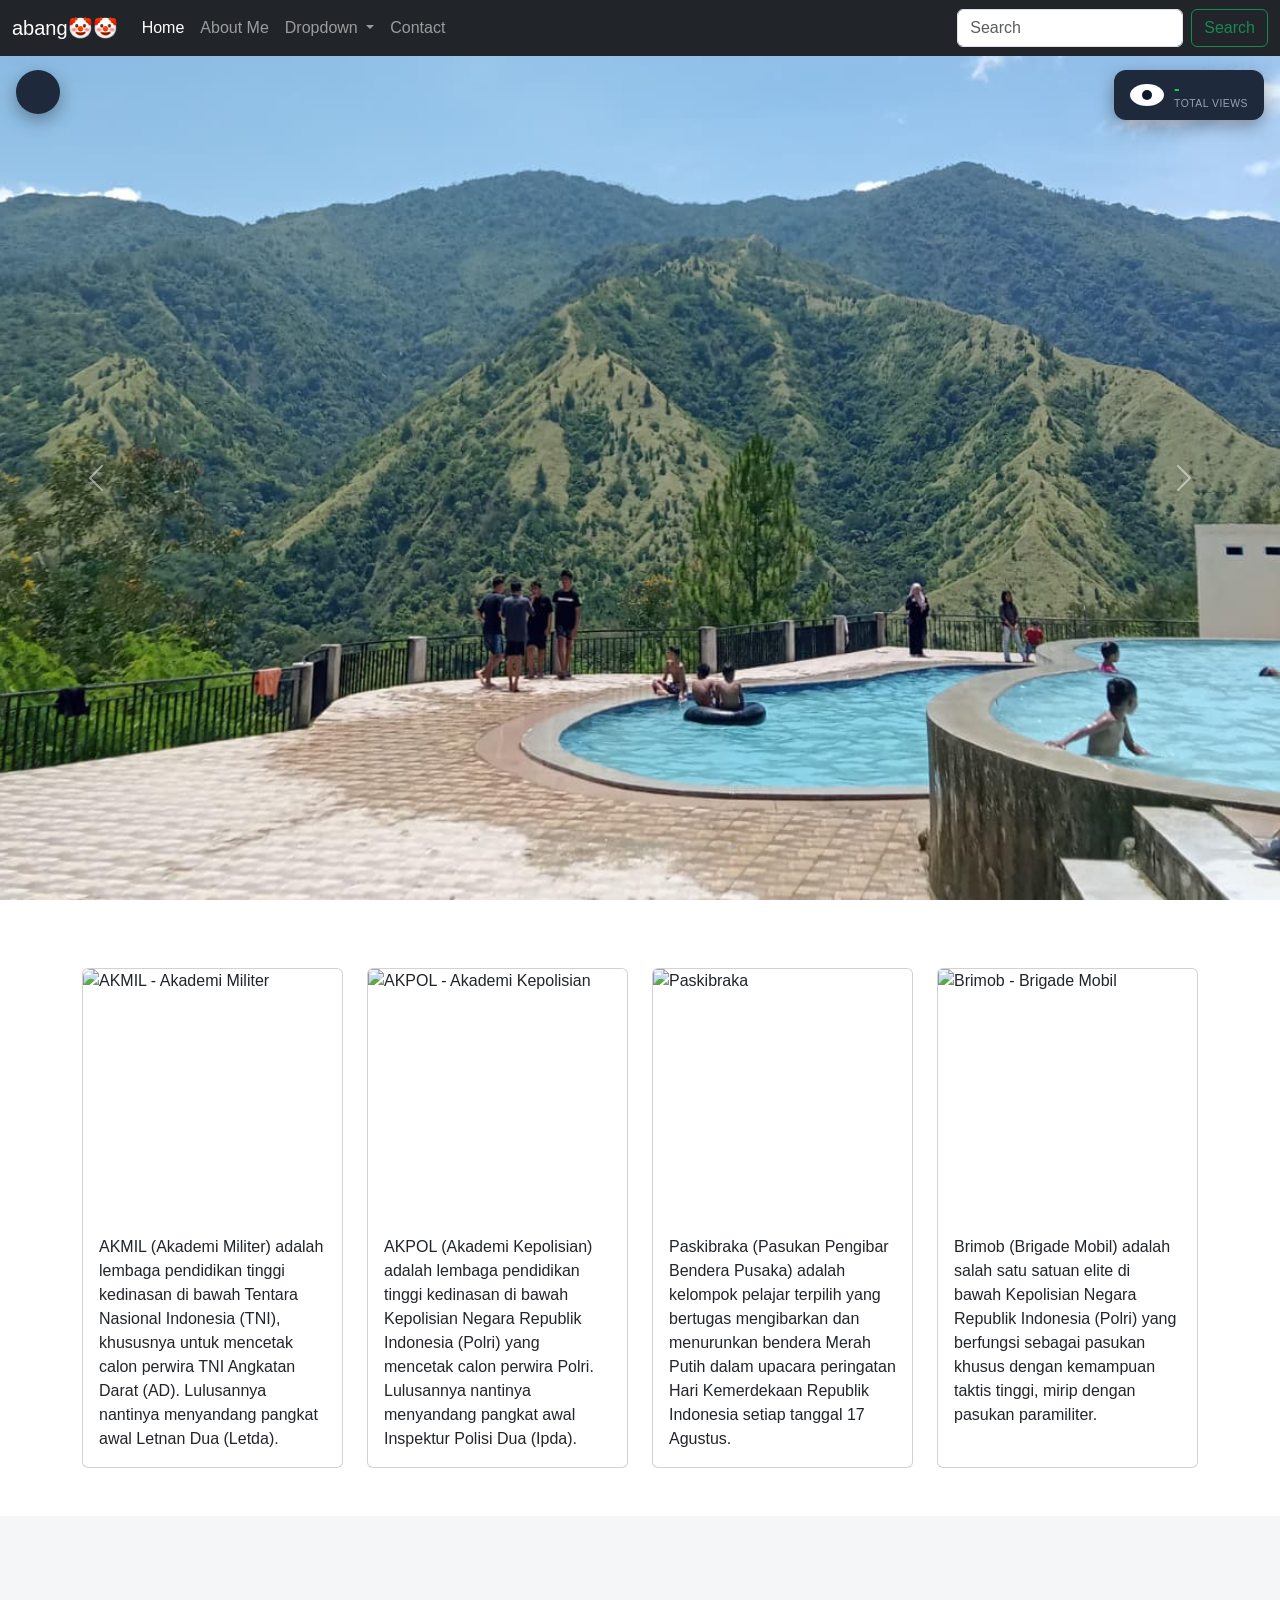
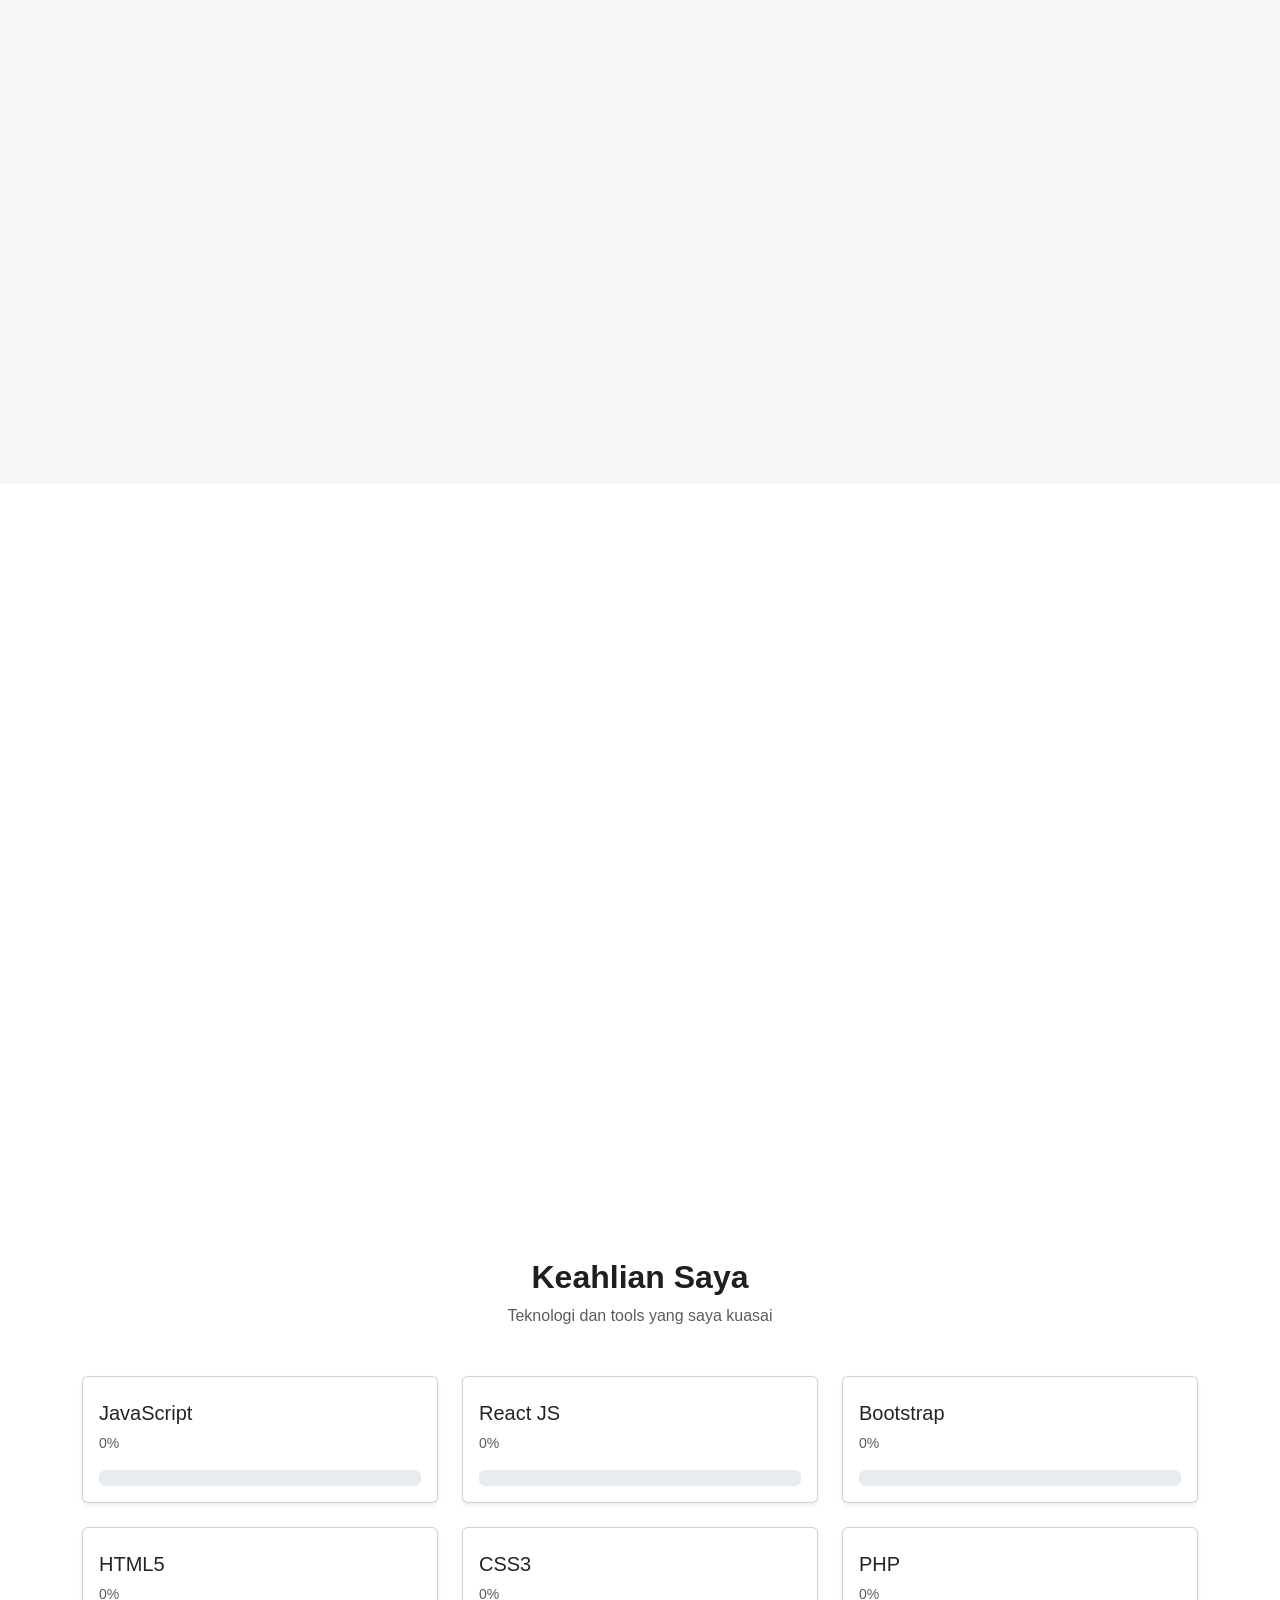
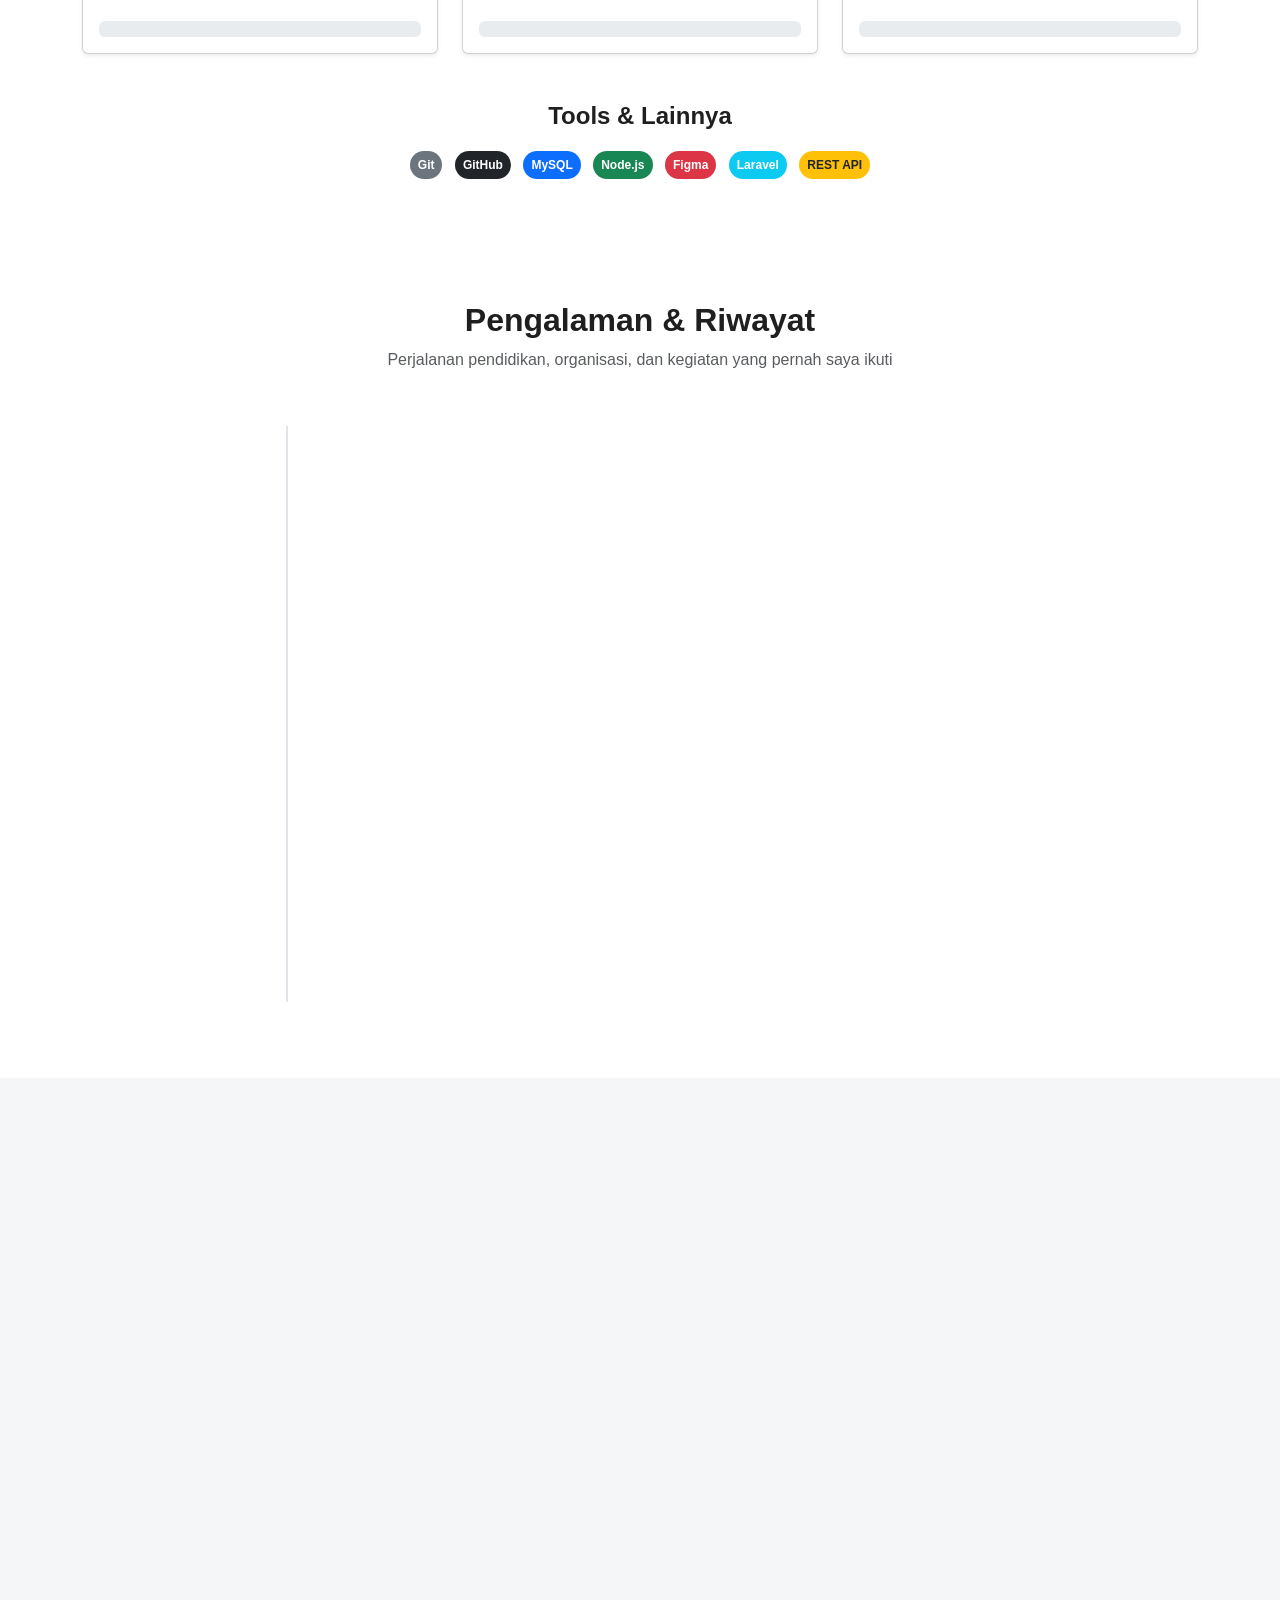
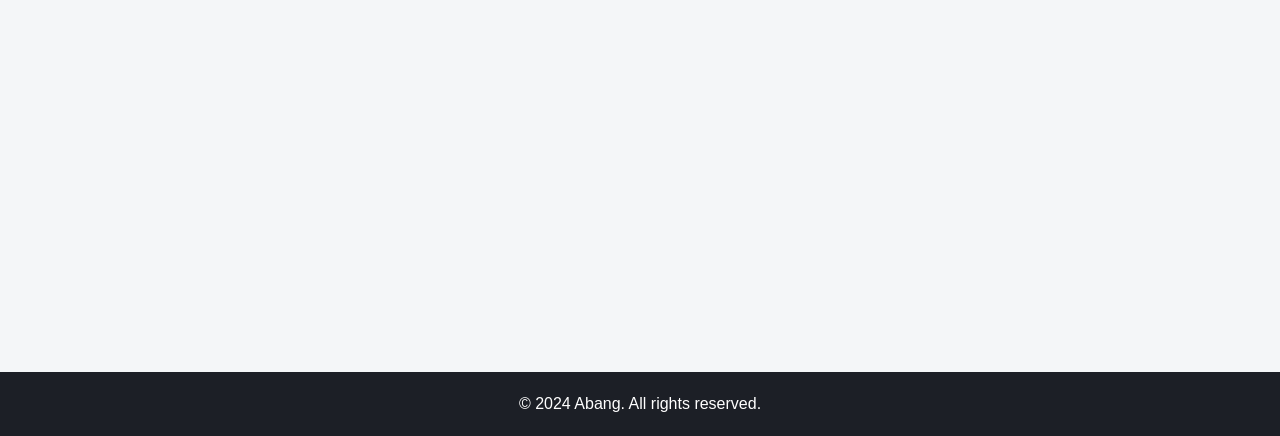
==== commit cdd823da: "ubah foto di about me" ====
--- a/index.html
+++ b/index.html
@@ -719,7 +719,7 @@
                 <div class="about-photo-col reveal">
                     <div class="about-photo">
                         <!-- Ganti src dengan foto Anda -->
-                        <img src="assets/img/foto7.jpeg" alt="Foto Izman ">
+                        <img src="assets/img/izman.jpeg" alt="Foto Izman ">
                     </div>
                 </div>
 
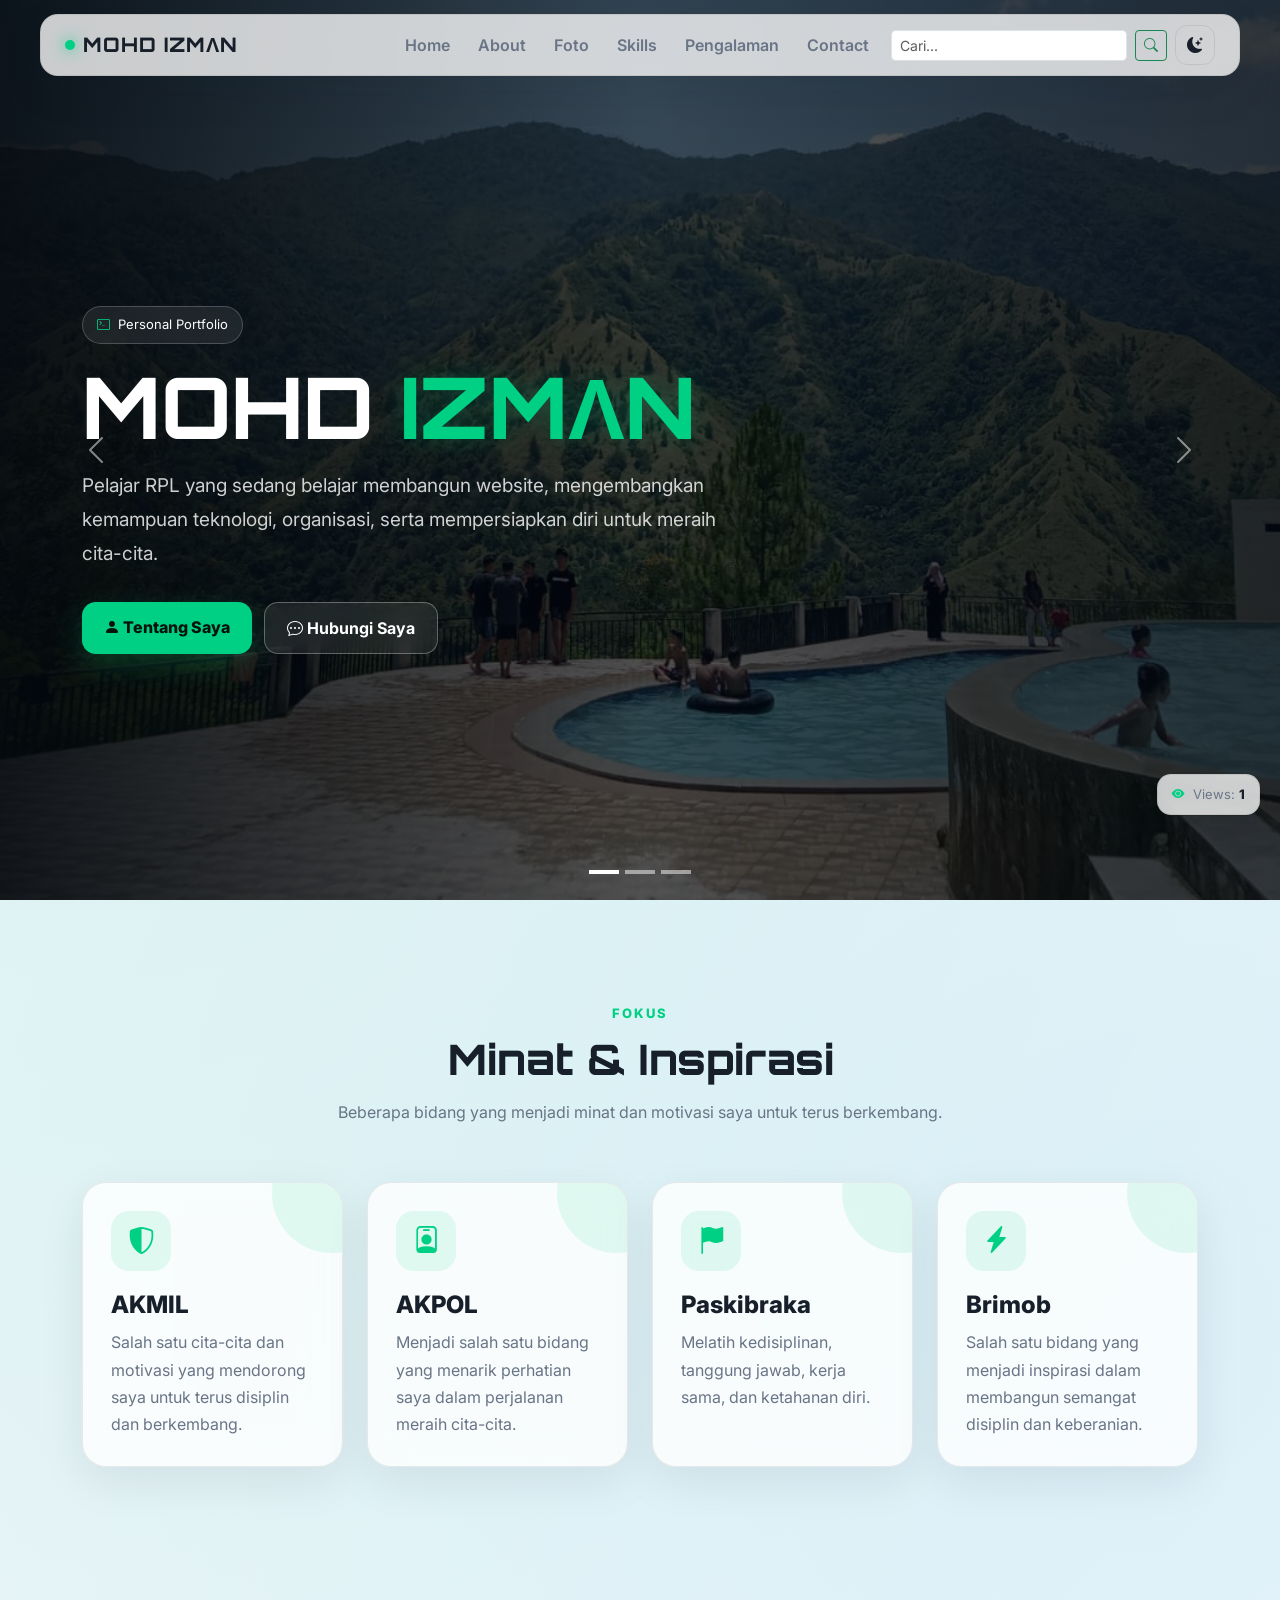
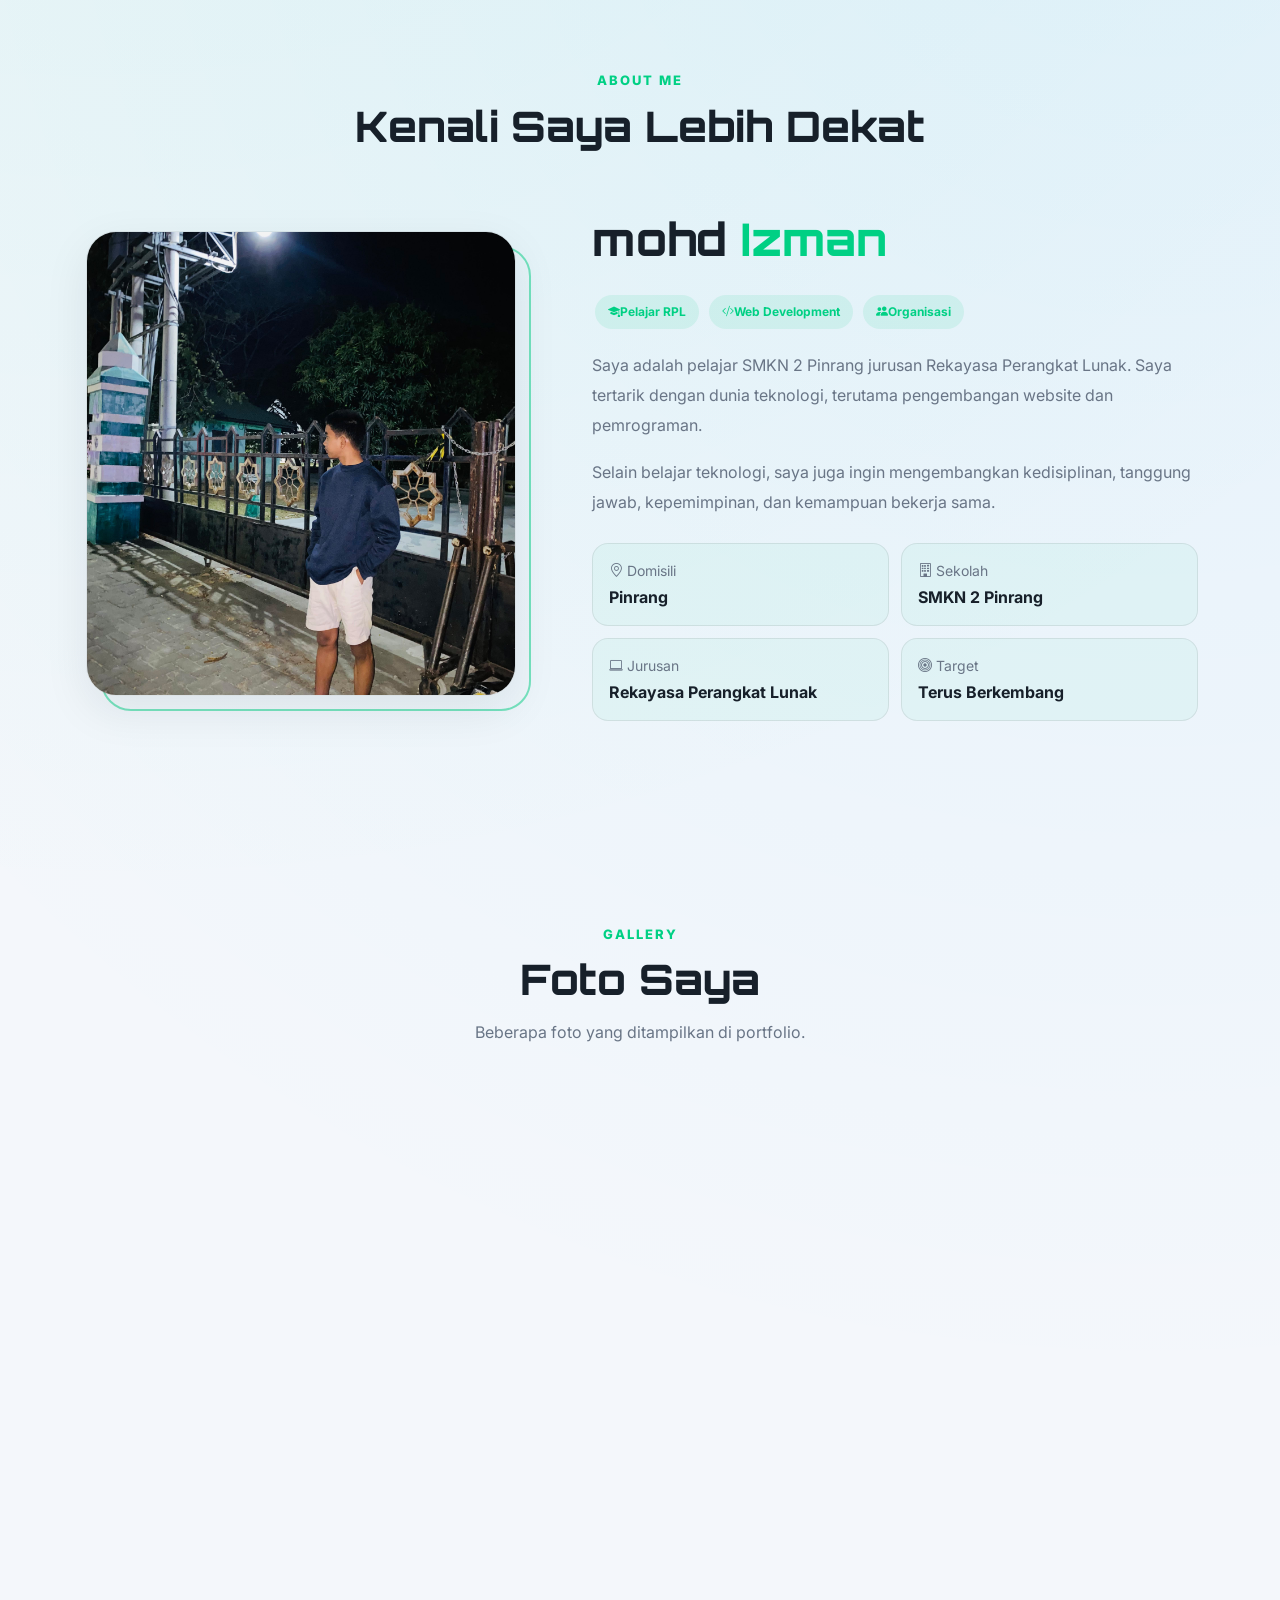
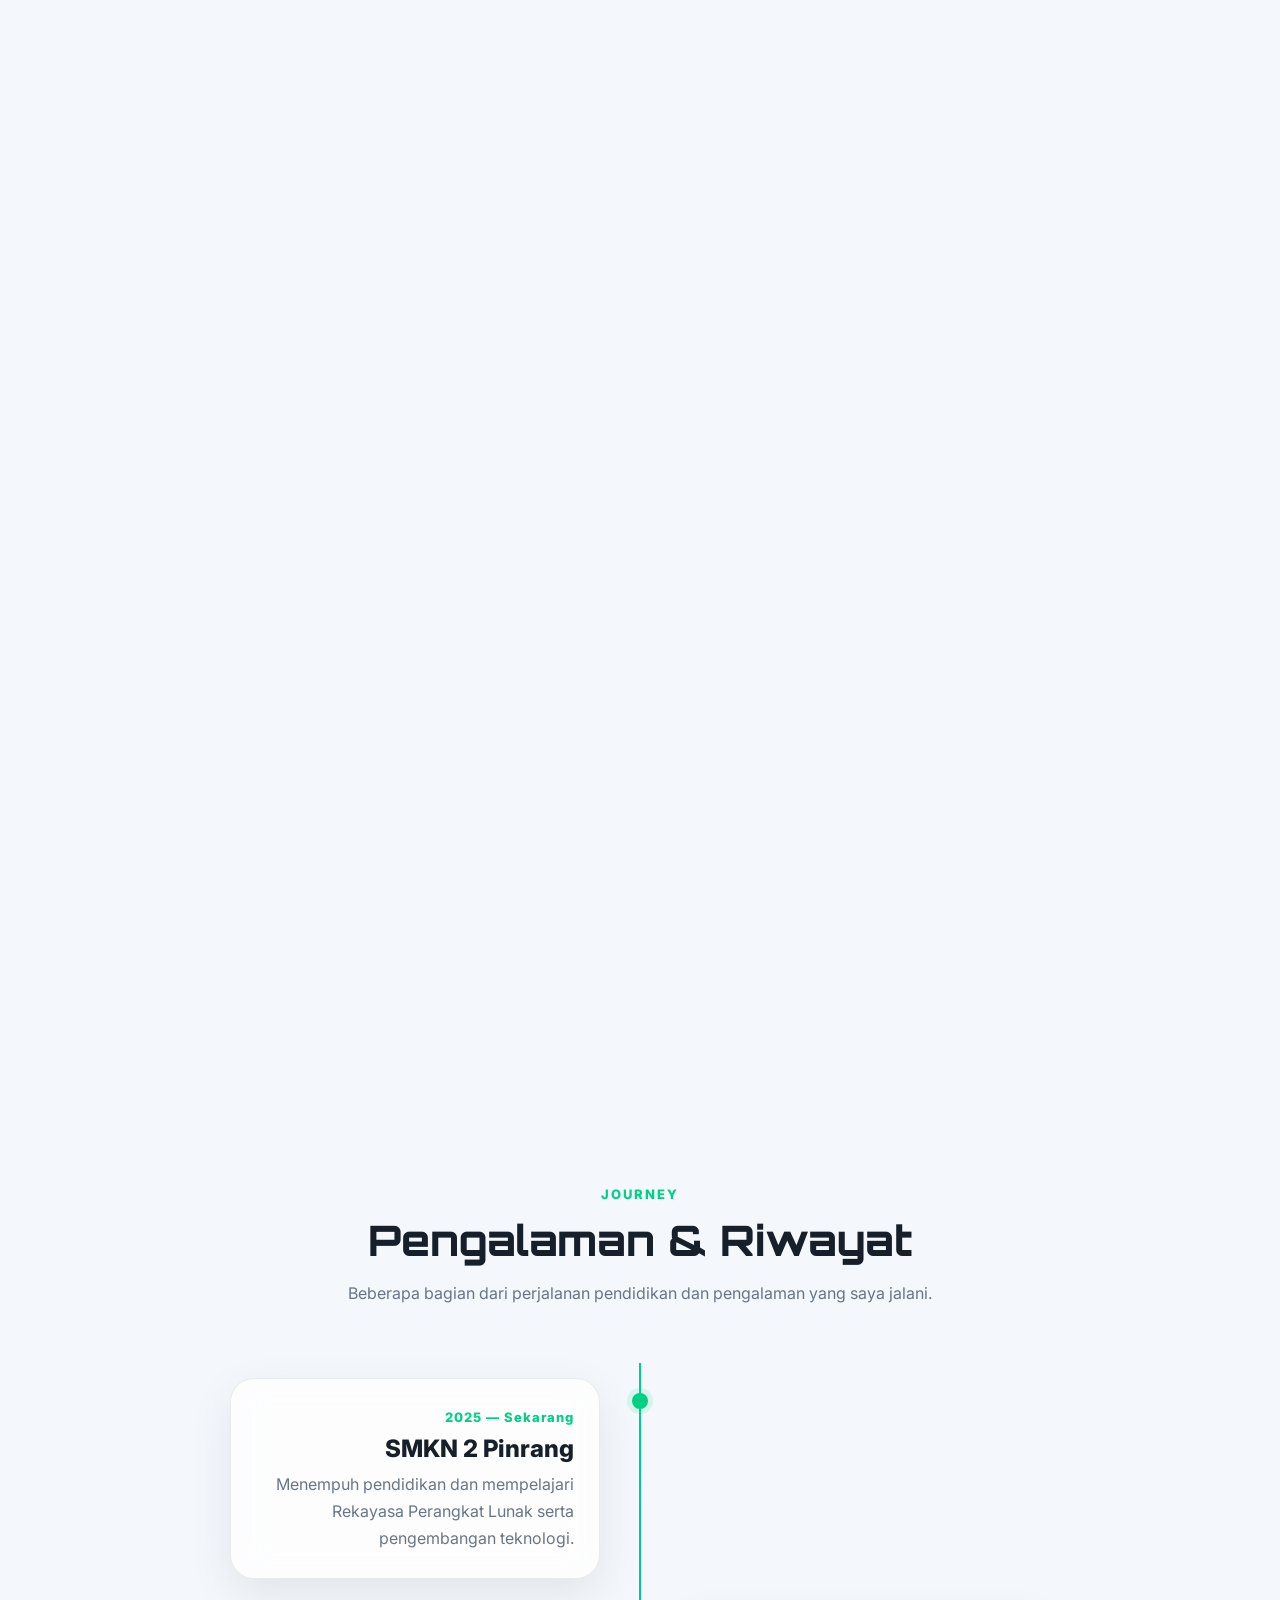
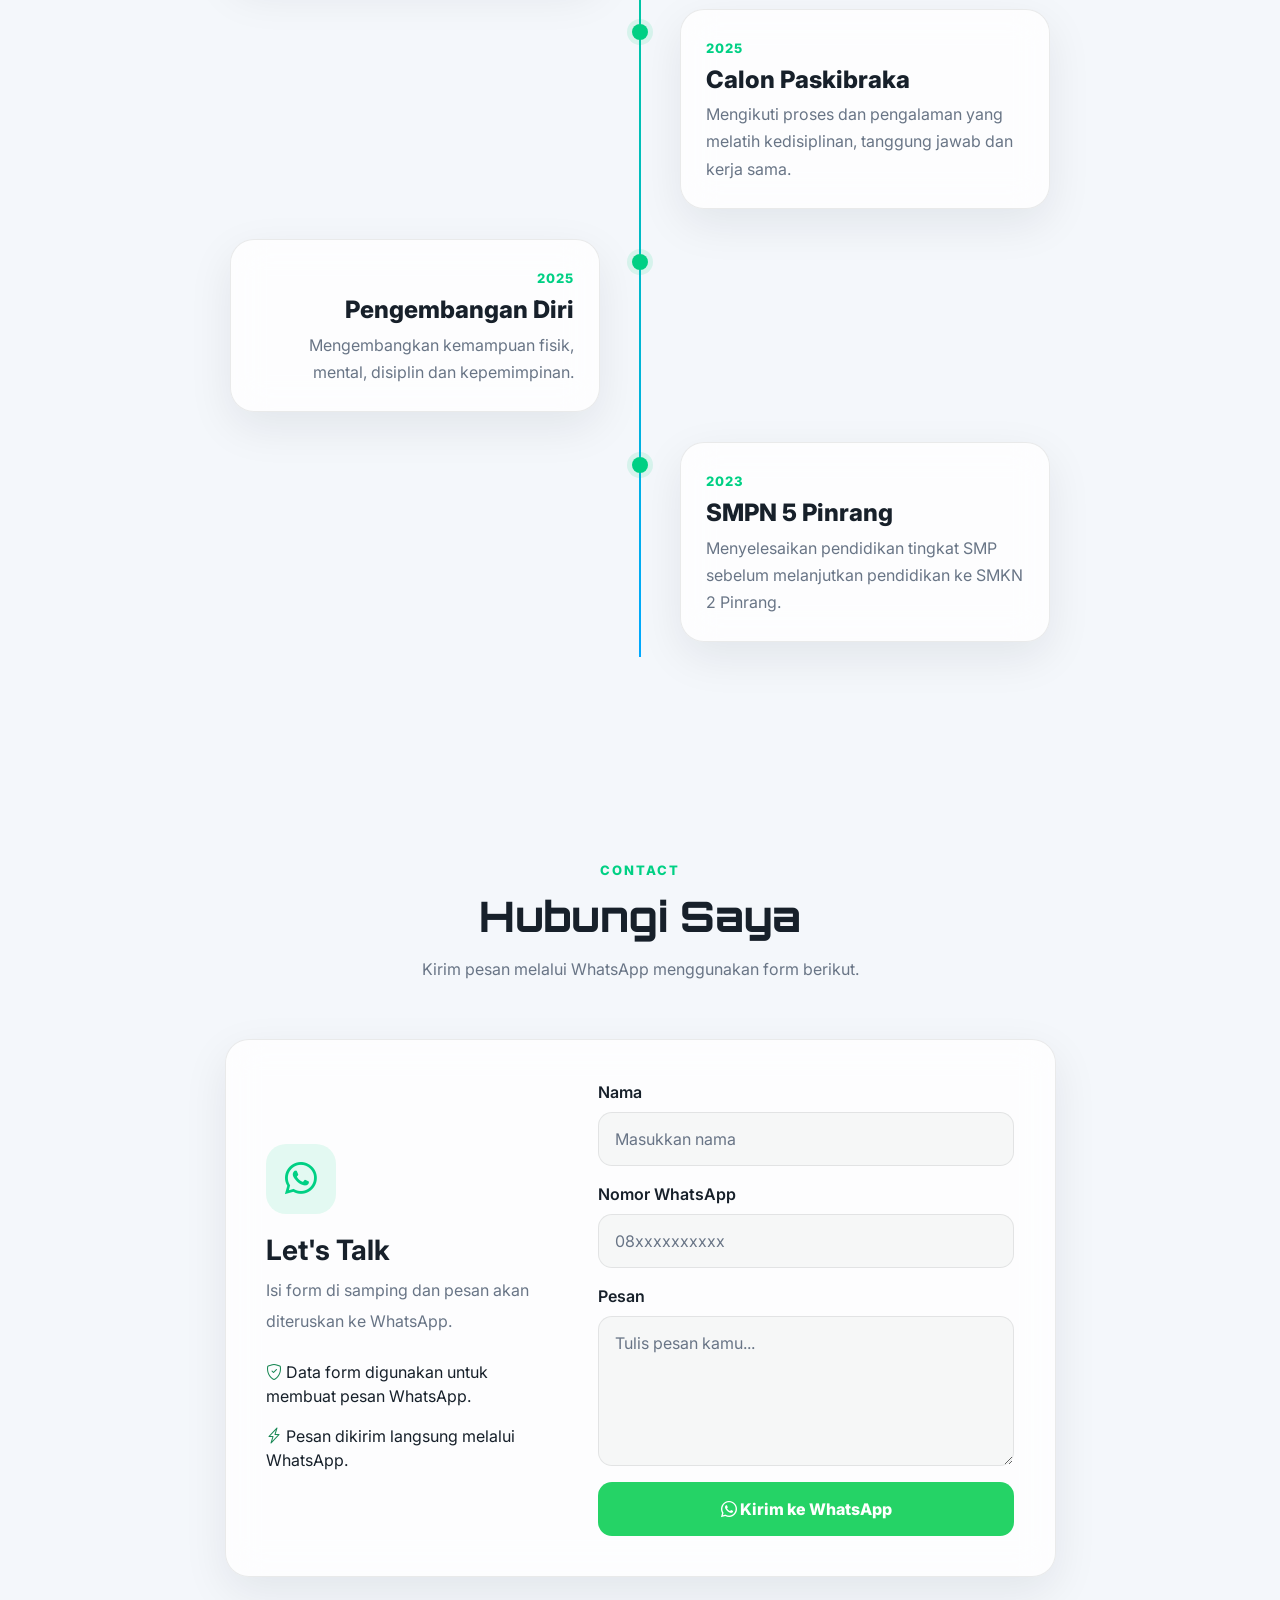
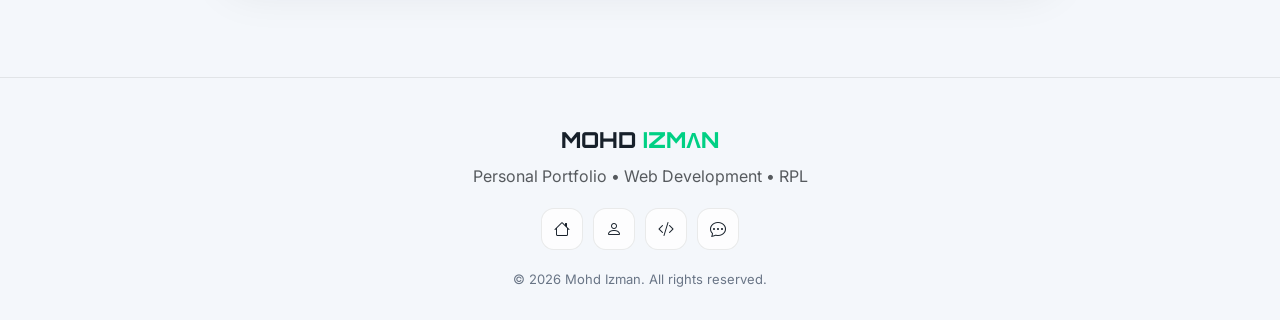
==== commit eb7aa4eb: "ubaha tampilan jadi baru" ====
--- a/index.html
+++ b/index.html
@@ -3,1329 +3,3268 @@
 <head>
     <meta charset="UTF-8">
     <meta name="viewport" content="width=device-width, initial-scale=1.0">
-    <title>mohd Izman</title>
-
+
+    <meta name="description" content="Portfolio pribadi Mohd Izman - Pelajar RPL dan calon TNI AD.">
+    <meta name="author" content="Mohd Izman">
+
+    <title>Portfolio | Mohd Izman</title>
+
+    <!-- Bootstrap -->
+    <link
+        href="https://cdn.jsdelivr.net/npm/bootstrap@5.3.3/dist/css/bootstrap.min.css"
+        rel="stylesheet"
+    >
+
+    <!-- Bootstrap Icons -->
+    <link
+        rel="stylesheet"
+        href="https://cdn.jsdelivr.net/npm/bootstrap-icons@1.11.3/font/bootstrap-icons.min.css"
+    >
+
+    <!-- Google Font -->
+    <link
+        href="https://fonts.googleapis.com/css2?family=Inter:wght@400;500;600;700;800&family=Orbitron:wght@500;600;700;800&display=swap"
+        rel="stylesheet"
+    >
+
+    <!-- Theme sebelum halaman tampil -->
     <script>
-        // Terapkan tema (gelap/terang) sedini mungkin, sebelum halaman
-        // dirender, supaya tidak ada kedipan warna saat pertama dibuka.
-        (function () {
-            var saved = localStorage.getItem('theme');
-            if (saved === 'dark') {
-                document.documentElement.classList.add('dark-mode');
+        (() => {
+            const savedTheme = localStorage.getItem("theme");
+
+            if (savedTheme === "dark") {
+                document.documentElement.classList.add("dark-mode");
             }
         })();
     </script>
 
-    <link href="https://cdn.jsdelivr.net/npm/bootstrap@5.0.2/dist/css/bootstrap.min.css" rel="stylesheet"
-          integrity="sha384-EVSTQN3/azprG1Anm3QDgpJLIm9Nao0Yz1ztcQTwFspd3yD65VohhpuuCOmLASjC" crossorigin="anonymous">
-    <link rel="stylesheet" href="https://cdnjs.cloudflare.com/ajax/libs/bootstrap-icons/1.11.3/font/bootstrap-icons.min.css">
-    <link rel="stylesheet" href="assets/css/style.css">
-
     <style>
-        /* ===== Total Views Widget (ikon mata) ===== */
-        .views-widget {
+        /* =========================================================
+           GLOBAL
+        ========================================================= */
+
+        :root {
+            --primary: #00d084;
+            --primary-dark: #00a968;
+            --secondary: #00a8ff;
+
+            --bg: #f4f7fb;
+            --card: rgba(255, 255, 255, 0.78);
+            --card-solid: #ffffff;
+            --text: #17202a;
+            --muted: #697586;
+            --border: rgba(0, 0, 0, 0.08);
+
+            --nav: rgba(255, 255, 255, 0.78);
+
+            --shadow:
+                0 15px 45px rgba(15, 23, 42, 0.08);
+
+            --radius: 24px;
+        }
+
+        html.dark-mode {
+            --bg: #070b12;
+            --card: rgba(15, 23, 36, 0.82);
+            --card-solid: #0f1724;
+            --text: #f5f7fa;
+            --muted: #9aa7b8;
+            --border: rgba(255, 255, 255, 0.09);
+
+            --nav: rgba(8, 13, 22, 0.78);
+
+            --shadow:
+                0 20px 60px rgba(0, 0, 0, 0.35);
+        }
+
+        * {
+            box-sizing: border-box;
+            scroll-behavior: smooth;
+        }
+
+        body {
+            margin: 0;
+            font-family: "Inter", sans-serif;
+            background:
+                radial-gradient(
+                    circle at 10% 10%,
+                    rgba(0, 208, 132, 0.08),
+                    transparent 30%
+                ),
+                radial-gradient(
+                    circle at 90% 20%,
+                    rgba(0, 168, 255, 0.08),
+                    transparent 30%
+                ),
+                var(--bg);
+            color: var(--text);
+            overflow-x: hidden;
+            transition:
+                background 0.35s ease,
+                color 0.35s ease;
+        }
+
+        a {
+            text-decoration: none;
+        }
+
+        img {
+            max-width: 100%;
+            display: block;
+        }
+
+        section {
+            scroll-margin-top: 90px;
+            padding: 100px 0;
+        }
+
+        .container {
+            position: relative;
+            z-index: 2;
+        }
+
+        /* =========================================================
+           SCROLL PROGRESS
+        ========================================================= */
+
+        #scrollProgress {
             position: fixed;
-            top: 70px;
-            right: 16px;
-            z-index: 1050;
-            background: #1e293b;
-            color: #fff;
-            border-radius: 12px;
-            padding: 10px 16px;
-            box-shadow: 0 6px 18px rgba(0,0,0,0.35);
+            top: 0;
+            left: 0;
+            width: 0%;
+            height: 4px;
+            background: linear-gradient(
+                90deg,
+                var(--primary),
+                var(--secondary)
+            );
+            z-index: 99999;
+            box-shadow: 0 0 15px rgba(0, 208, 132, 0.5);
+        }
+
+        /* =========================================================
+           LOADER
+        ========================================================= */
+
+        #pageLoader {
+            position: fixed;
+            inset: 0;
+            z-index: 99998;
             display: flex;
+            justify-content: center;
             align-items: center;
-            gap: 10px;
-        }
-        .views-widget .eye {
-            width: 34px;
-            height: 22px;
-            background: #fff;
+            background: #05080d;
+            transition:
+                opacity 0.7s ease,
+                visibility 0.7s ease;
+        }
+
+        #pageLoader.hide {
+            opacity: 0;
+            visibility: hidden;
+        }
+
+        .loader-content {
+            text-align: center;
+            width: min(90%, 420px);
+            color: white;
+        }
+
+        .loader-logo {
+            width: 90px;
+            height: 90px;
+            margin: 0 auto 25px;
             border-radius: 50%;
             display: flex;
             align-items: center;
             justify-content: center;
-            position: relative;
-        }
-        .views-widget .pupil {
+            border: 2px solid rgba(0, 208, 132, 0.7);
+            box-shadow:
+                0 0 20px rgba(0, 208, 132, 0.3),
+                inset 0 0 20px rgba(0, 208, 132, 0.1);
+            animation: loaderPulse 1.8s infinite;
+        }
+
+        .loader-logo i {
+            font-size: 38px;
+            color: var(--primary);
+        }
+
+        .loader-title {
+            font-family: "Orbitron", sans-serif;
+            font-size: 20px;
+            letter-spacing: 2px;
+            margin-bottom: 20px;
+        }
+
+        .loader-bar {
+            width: 100%;
+            height: 5px;
+            border-radius: 20px;
+            background: rgba(255,255,255,0.12);
+            overflow: hidden;
+        }
+
+        .loader-progress {
+            width: 0;
+            height: 100%;
+            background: linear-gradient(
+                90deg,
+                var(--primary),
+                var(--secondary)
+            );
+            animation: loading 1.8s ease forwards;
+        }
+
+        @keyframes loading {
+            to {
+                width: 100%;
+            }
+        }
+
+        @keyframes loaderPulse {
+            50% {
+                transform: scale(1.08);
+                box-shadow:
+                    0 0 40px rgba(0, 208, 132, 0.5),
+                    inset 0 0 25px rgba(0, 208, 132, 0.15);
+            }
+        }
+
+        /* =========================================================
+           NAVBAR
+        ========================================================= */
+
+        .navbar-custom {
+            position: fixed;
+            top: 14px;
+            left: 50%;
+            transform: translateX(-50%);
+            width: min(1200px, calc(100% - 30px));
+            border: 1px solid var(--border);
+            background: var(--nav);
+            backdrop-filter: blur(20px);
+            -webkit-backdrop-filter: blur(20px);
+            border-radius: 18px;
+            box-shadow: var(--shadow);
+            z-index: 1000;
+            padding: 8px 12px;
+            transition: 0.3s ease;
+        }
+
+        .navbar-custom.scrolled {
+            box-shadow:
+                0 15px 40px rgba(0,0,0,0.12);
+        }
+
+        .navbar-brand {
+            font-family: "Orbitron", sans-serif;
+            font-weight: 800;
+            color: var(--text) !important;
+            letter-spacing: 1px;
+            display: flex;
+            align-items: center;
+            gap: 8px;
+        }
+
+        .brand-dot {
             width: 10px;
             height: 10px;
-            background: #0f172a;
             border-radius: 50%;
-        }
-        .views-widget .eyelid {
-            position: absolute;
-            top: 0; left: 0;
-            width: 100%; height: 100%;
-            background: #1e293b;
-            border-radius: 50%;
-            transform: scaleY(0);
-            transform-origin: top;
-            animation: viewsBlink 5s infinite;
-        }
-        @keyframes viewsBlink {
-            0%, 95%, 100% { transform: scaleY(0); }
-            96.5% { transform: scaleY(1); }
-        }
-        .views-widget .views-text {
-            display: flex;
-            flex-direction: column;
-            line-height: 1.1;
-        }
-        .views-widget .views-count {
-            font-weight: 700;
-            font-size: 1.05rem;
-            color: #22c55e;
-            transition: transform 0.2s ease;
-        }
-        .views-widget .views-count.bump {
-            transform: scale(1.2);
-        }
-        .views-widget .views-label {
-            font-size: 0.65rem;
-            color: #94a3b8;
-            letter-spacing: 0.5px;
-        }
-
-        /* ===== Carousel: fixed sesuai ukuran layar, gambar tidak gepeng ===== */
-        #carouselExampleControls {
+            background: var(--primary);
+            box-shadow: 0 0 15px var(--primary);
+        }
+
+        .navbar-toggler {
+            border: 1px solid var(--border);
+        }
+
+        .navbar-toggler:focus {
+            box-shadow: none;
+        }
+
+        .navbar-toggler-icon {
+            filter: var(--toggler-filter, none);
+        }
+
+        html.dark-mode .navbar-toggler-icon {
+            filter: invert(1);
+        }
+
+        .nav-link {
+            color: var(--muted) !important;
+            font-weight: 600;
+            padding: 10px 14px !important;
+            border-radius: 12px;
+            transition: 0.25s ease;
+        }
+
+        .nav-link:hover,
+        .nav-link.active {
+            color: var(--primary) !important;
+            background: rgba(0, 208, 132, 0.08);
+        }
+
+        .theme-btn {
+            width: 40px;
+            height: 40px;
+            border: 1px solid var(--border);
+            background: transparent;
+            color: var(--text);
+            border-radius: 12px;
+            transition: 0.3s ease;
+        }
+
+        .theme-btn:hover {
+            color: var(--primary);
+            transform: rotate(12deg);
+        }
+
+        /* =========================================================
+           HERO
+        ========================================================= */
+
+        .hero {
+            min-height: 100vh;
+            padding: 0;
+            position: relative;
+        }
+
+        .hero .carousel,
+        .hero .carousel-inner,
+        .hero .carousel-item {
+            min-height: 100vh;
+        }
+
+        .hero .carousel-item {
+            position: relative;
+        }
+
+        .hero-image {
             width: 100%;
             height: 100vh;
-            /* Kurangi tinggi navbar (fixed-top) supaya carousel pas di bawah navbar */
-            height: calc(100vh - 56px);
+            object-fit: cover;
+            filter: brightness(0.55);
+        }
+
+        .hero-overlay {
+            position: absolute;
+            inset: 0;
+            background:
+                linear-gradient(
+                    90deg,
+                    rgba(3, 8, 13, 0.88),
+                    rgba(3, 8, 13, 0.4),
+                    rgba(3, 8, 13, 0.65)
+                );
+        }
+
+        .hero-content {
+            position: absolute;
+            inset: 0;
+            display: flex;
+            align-items: center;
+            z-index: 3;
+        }
+
+        .hero-text {
+            max-width: 750px;
+            color: white;
+            padding-top: 60px;
+        }
+
+        .hero-small {
+            display: inline-flex;
+            align-items: center;
+            gap: 8px;
+            padding: 8px 14px;
+            border-radius: 50px;
+            border: 1px solid rgba(255,255,255,0.2);
+            background: rgba(255,255,255,0.08);
+            backdrop-filter: blur(10px);
+            font-size: 13px;
+            margin-bottom: 20px;
+        }
+
+        .hero-small i {
+            color: var(--primary);
+        }
+
+        .hero-title {
+            font-family: "Orbitron", sans-serif;
+            font-weight: 800;
+            font-size: clamp(42px, 7vw, 85px);
+            line-height: 1;
+            margin-bottom: 20px;
+        }
+
+        .hero-title span {
+            color: var(--primary);
+            text-shadow: 0 0 25px rgba(0, 208, 132, 0.25);
+        }
+
+        .hero-description {
+            font-size: clamp(15px, 2vw, 19px);
+            color: rgba(255,255,255,0.8);
+            line-height: 1.8;
+            max-width: 650px;
+            margin-bottom: 30px;
+        }
+
+        .hero-buttons {
+            display: flex;
+            gap: 12px;
+            flex-wrap: wrap;
+        }
+
+        .btn-primary-custom {
+            border: none;
+            color: #06120d;
+            background: var(--primary);
+            padding: 13px 22px;
+            border-radius: 14px;
+            font-weight: 800;
+            transition: 0.3s ease;
+            box-shadow: 0 10px 30px rgba(0, 208, 132, 0.2);
+        }
+
+        .btn-primary-custom:hover {
+            color: #06120d;
+            transform: translateY(-3px);
+            box-shadow: 0 15px 35px rgba(0, 208, 132, 0.35);
+        }
+
+        .btn-outline-custom {
+            border: 1px solid rgba(255,255,255,0.3);
+            color: white;
+            background: rgba(255,255,255,0.08);
+            backdrop-filter: blur(10px);
+            padding: 13px 22px;
+            border-radius: 14px;
+            font-weight: 700;
+            transition: 0.3s ease;
+        }
+
+        .btn-outline-custom:hover {
+            color: white;
+            background: rgba(255,255,255,0.16);
+            transform: translateY(-3px);
+        }
+
+        .carousel-indicators button {
+            width: 30px !important;
+            height: 4px !important;
+            border-radius: 10px;
+        }
+
+        /* =========================================================
+           FLOATING VIEWS
+        ========================================================= */
+
+        .views-box {
+            position: fixed;
+            right: 20px;
+            bottom: 85px;
+            z-index: 900;
+            display: flex;
+            align-items: center;
+            gap: 8px;
+            padding: 10px 14px;
+            border-radius: 14px;
+            border: 1px solid var(--border);
+            background: var(--card);
+            backdrop-filter: blur(15px);
+            box-shadow: var(--shadow);
+            font-size: 13px;
+            color: var(--muted);
+        }
+
+        .views-box i {
+            color: var(--primary);
+        }
+
+        .views-number {
+            font-weight: 800;
+            color: var(--text);
+        }
+
+        /* =========================================================
+           SECTION HEADER
+        ========================================================= */
+
+        .section-heading {
+            margin-bottom: 55px;
+            text-align: center;
+        }
+
+        .section-label {
+            display: inline-block;
+            color: var(--primary);
+            font-weight: 800;
+            font-size: 13px;
+            letter-spacing: 2px;
+            text-transform: uppercase;
+            margin-bottom: 10px;
+        }
+
+        .section-title {
+            font-family: "Orbitron", sans-serif;
+            font-size: clamp(27px, 4vw, 42px);
+            font-weight: 800;
+            margin-bottom: 14px;
+        }
+
+        .section-description {
+            color: var(--muted);
+            max-width: 650px;
+            margin: auto;
+            line-height: 1.8;
+        }
+
+        /* =========================================================
+           GLASS CARD
+        ========================================================= */
+
+        .glass-card {
+            background: var(--card);
+            border: 1px solid var(--border);
+            backdrop-filter: blur(18px);
+            -webkit-backdrop-filter: blur(18px);
+            border-radius: var(--radius);
+            box-shadow: var(--shadow);
+        }
+
+        /* =========================================================
+           INTEREST CARDS
+        ========================================================= */
+
+        .interest-card {
+            height: 100%;
+            padding: 28px;
+            position: relative;
             overflow: hidden;
-        }
-        #carouselExampleControls .carousel-inner,
-        #carouselExampleControls .carousel-item {
-            height: 100%;
-        }
-        #carouselExampleControls .carousel-item img {
+            transition: 0.35s ease;
+        }
+
+        .interest-card::before {
+            content: "";
+            position: absolute;
+            width: 120px;
+            height: 120px;
+            right: -50px;
+            top: -50px;
+            border-radius: 50%;
+            background: rgba(0,208,132,0.1);
+            transition: 0.4s ease;
+        }
+
+        .interest-card:hover {
+            transform: translateY(-8px);
+            border-color: rgba(0,208,132,0.35);
+        }
+
+        .interest-card:hover::before {
+            transform: scale(1.7);
+        }
+
+        .interest-icon {
+            width: 60px;
+            height: 60px;
+            display: flex;
+            align-items: center;
+            justify-content: center;
+            border-radius: 18px;
+            background: rgba(0,208,132,0.1);
+            color: var(--primary);
+            font-size: 27px;
+            margin-bottom: 20px;
+        }
+
+        .interest-card h4 {
+            font-weight: 800;
+            margin-bottom: 10px;
+        }
+
+        .interest-card p {
+            color: var(--muted);
+            line-height: 1.7;
+            margin: 0;
+        }
+
+        /* =========================================================
+           ABOUT
+        ========================================================= */
+
+        .about-image-wrapper {
+            position: relative;
+            max-width: 430px;
+            margin: auto;
+        }
+
+        .about-image {
+            width: 100%;
+            aspect-ratio: 1 / 1.08;
+            object-fit: cover;
+            border-radius: 30px;
+            border: 1px solid var(--border);
+            box-shadow: var(--shadow);
+        }
+
+        .about-image-wrapper::after {
+            content: "";
+            position: absolute;
             width: 100%;
             height: 100%;
-            object-fit: cover;      /* gambar mengisi penuh area tanpa gepeng/stretch */
-            object-position: center; /* fokus tetap di tengah gambar */
-        }
-        @media (max-width: 767px) {
-            #carouselExampleControls {
-                height: 60vh; /* di HP, carousel setinggi 60% layar biar konten lain tetap kelihatan */
-            }
-        }
-
-        /* ===== About Me ===== */
-        #about {
-            background: #F4F6F8;
-            padding: 80px 0;
-        }
-        .about-wrap {
-            display: flex;
-            align-items: center;
-            gap: 56px;
-            max-width: 980px;
-            margin: 0 auto;
-        }
-        .about-photo-col {
-            flex: 0 0 260px;
-            display: flex;
-            justify-content: center;
-        }
-        .about-photo {
-            width: 240px;
-            height: 240px;
-            border-radius: 50%;
+            right: -15px;
+            bottom: -15px;
+            border: 2px solid var(--primary);
+            border-radius: 30px;
+            z-index: -1;
+            opacity: 0.5;
+        }
+
+        .about-content {
+            padding-left: 25px;
+        }
+
+        .about-name {
+            font-family: "Orbitron", sans-serif;
+            font-size: clamp(28px, 4vw, 45px);
+            font-weight: 800;
+        }
+
+        .about-name span {
+            color: var(--primary);
+        }
+
+        .about-text {
+            color: var(--muted);
+            line-height: 1.9;
+        }
+
+        .info-grid {
+            display: grid;
+            grid-template-columns: repeat(2, 1fr);
+            gap: 12px;
+            margin-top: 25px;
+        }
+
+        .info-item {
+            padding: 16px;
+            border-radius: 16px;
+            background: rgba(0,208,132,0.05);
+            border: 1px solid var(--border);
+        }
+
+        .info-item small {
+            color: var(--muted);
+            display: block;
+            margin-bottom: 4px;
+        }
+
+        .info-item strong {
+            color: var(--text);
+        }
+
+        .badge-custom {
+            display: inline-flex;
+            padding: 8px 13px;
+            border-radius: 50px;
+            background: rgba(0,208,132,0.1);
+            color: var(--primary);
+            font-size: 12px;
+            font-weight: 700;
+            margin: 5px 3px;
+        }
+
+        /* =========================================================
+           GALLERY
+        ========================================================= */
+
+        .gallery-card {
+            position: relative;
             overflow: hidden;
-            border: 6px solid #FFFFFF;
-            box-shadow: 0 20px 45px -18px rgba(20,30,45,0.28);
-            background: #E1E5E9;
-        }
-        .about-photo img {
+            border-radius: 22px;
+            height: 300px;
+            border: 1px solid var(--border);
+            box-shadow: var(--shadow);
+        }
+
+        .gallery-card img {
             width: 100%;
             height: 100%;
             object-fit: cover;
-        }
-        .about-content { flex: 1; min-width: 0; }
-        .about-eyebrow {
-            display: inline-block;
-            font-size: 0.76rem;
-            font-weight: 700;
-            letter-spacing: 0.1em;
-            text-transform: uppercase;
-            color: #1DA851;
-            background: rgba(37,211,102,0.12);
-            border-radius: 999px;
-            padding: 5px 14px;
-            margin-bottom: 14px;
-        }
-        .about-content h2 {
-            font-size: 2rem;
-            font-weight: 700;
-            color: #1A2430;
+            transition: transform 0.6s ease;
+        }
+
+        .gallery-card::after {
+            content: "";
+            position: absolute;
+            inset: 0;
+            background: linear-gradient(
+                to top,
+                rgba(0,0,0,0.85),
+                transparent 65%
+            );
+        }
+
+        .gallery-card:hover img {
+            transform: scale(1.08);
+        }
+
+        .gallery-caption {
+            position: absolute;
+            left: 22px;
+            right: 22px;
+            bottom: 20px;
+            z-index: 2;
+            color: white;
+        }
+
+        .gallery-caption h5 {
+            font-weight: 800;
             margin-bottom: 4px;
         }
-        .about-content .about-role {
-            font-size: 1.02rem;
-            color: #6B7684;
-            margin-bottom: 18px;
-        }
-        .about-content p.about-bio {
-            font-size: 0.97rem;
-            color: #4A5563;
-            line-height: 1.75;
-            max-width: 58ch;
-            margin-bottom: 24px;
-        }
-        .about-facts {
-            display: grid;
-            grid-template-columns: 1fr 1fr;
-            gap: 12px 24px;
-            margin-bottom: 26px;
-        }
-        .about-facts dt {
-            font-size: 0.72rem;
-            font-weight: 700;
-            letter-spacing: 0.06em;
-            text-transform: uppercase;
-            color: #9AA5B1;
-        }
-        .about-facts dd {
-            font-size: 0.92rem;
+
+        .gallery-caption p {
+            font-size: 13px;
+            margin: 0;
+            color: rgba(255,255,255,0.75);
+        }
+
+        /* =========================================================
+           SKILLS
+        ========================================================= */
+
+        .skill-card {
+            padding: 25px;
+            height: 100%;
+            transition: 0.3s ease;
+        }
+
+        .skill-card:hover {
+            transform: translateY(-6px);
+        }
+
+        .skill-top {
+            display: flex;
+            justify-content: space-between;
+            align-items: center;
+            margin-bottom: 13px;
+        }
+
+        .skill-name {
+            font-weight: 800;
+        }
+
+        .skill-percent {
+            color: var(--primary);
+            font-weight: 800;
+        }
+
+        .skill-bar {
+            height: 9px;
+            border-radius: 20px;
+            background: rgba(128,128,128,0.14);
+            overflow: hidden;
+        }
+
+        .skill-progress {
+            height: 100%;
+            width: 0;
+            border-radius: 20px;
+            background: linear-gradient(
+                90deg,
+                var(--primary),
+                var(--secondary)
+            );
+            transition: width 1.5s cubic-bezier(.17,.67,.3,1);
+        }
+
+        .tools-wrapper {
+            margin-top: 40px;
+            text-align: center;
+        }
+
+        .tool-badge {
+            display: inline-flex;
+            align-items: center;
+            gap: 7px;
+            margin: 5px;
+            padding: 10px 15px;
+            border-radius: 50px;
+            background: var(--card);
+            border: 1px solid var(--border);
+            color: var(--text);
+            font-size: 13px;
             font-weight: 600;
-            color: #1A2430;
-            margin-bottom: 0;
-        }
-        .about-links a {
-            display: inline-block;
-            font-size: 0.88rem;
-            font-weight: 600;
-            color: #1A2430;
-            text-decoration: none;
-            padding-bottom: 2px;
-            border-bottom: 2px solid #25D366;
-            margin-right: 20px;
-        }
-        .about-links a:hover { color: #1DA851; }
-
-        @media (max-width: 767px) {
-            .about-wrap { flex-direction: column; text-align: center; gap: 28px; }
-            .about-facts { grid-template-columns: 1fr 1fr; text-align: left; }
-            .about-content p.about-bio { margin-left: auto; margin-right: auto; }
-        }
-
-        /* ===== Pengalaman / Riwayat (Timeline) ===== */
-        #experience {
-            background: #FFFFFF;
-            padding: 70px 0;
-        }
+            transition: 0.25s ease;
+        }
+
+        .tool-badge:hover {
+            transform: translateY(-3px);
+            border-color: var(--primary);
+            color: var(--primary);
+        }
+
+        /* =========================================================
+           TIMELINE
+        ========================================================= */
+
         .timeline {
             position: relative;
-            max-width: 720px;
-            margin: 40px auto 0;
-            padding-left: 32px;
-        }
+            max-width: 900px;
+            margin: auto;
+        }
+
         .timeline::before {
             content: "";
             position: absolute;
-            left: 6px;
-            top: 6px;
-            bottom: 6px;
+            left: 50%;
+            top: 0;
+            bottom: 0;
             width: 2px;
-            background: #E1E5E9;
-        }
+            transform: translateX(-50%);
+            background: linear-gradient(
+                var(--primary),
+                var(--secondary)
+            );
+        }
+
         .timeline-item {
+            width: 50%;
+            padding: 15px 40px;
             position: relative;
-            padding-bottom: 36px;
-        }
-        .timeline-item:last-child { padding-bottom: 0; }
+        }
+
+        .timeline-item:nth-child(odd) {
+            left: 0;
+            text-align: right;
+        }
+
+        .timeline-item:nth-child(even) {
+            left: 50%;
+        }
+
         .timeline-dot {
             position: absolute;
-            left: -32px;
-            top: 4px;
-            width: 14px;
-            height: 14px;
+            top: 30px;
+            width: 16px;
+            height: 16px;
             border-radius: 50%;
+            background: var(--primary);
+            box-shadow: 0 0 0 5px rgba(0,208,132,0.12);
+        }
+
+        .timeline-item:nth-child(odd) .timeline-dot {
+            right: -8px;
+        }
+
+        .timeline-item:nth-child(even) .timeline-dot {
+            left: -8px;
+        }
+
+        .timeline-card {
+            padding: 25px;
+        }
+
+        .timeline-year {
+            color: var(--primary);
+            font-size: 13px;
+            font-weight: 800;
+            letter-spacing: 1px;
+        }
+
+        .timeline-card h4 {
+            font-weight: 800;
+            margin: 7px 0;
+        }
+
+        .timeline-card p {
+            color: var(--muted);
+            line-height: 1.7;
+            margin: 0;
+        }
+
+        /* =========================================================
+           CONTACT
+        ========================================================= */
+
+        .contact-card {
+            padding: 40px;
+        }
+
+        .contact-icon {
+            width: 70px;
+            height: 70px;
+            border-radius: 20px;
+            display: flex;
+            justify-content: center;
+            align-items: center;
+            font-size: 32px;
+            color: var(--primary);
+            background: rgba(0,208,132,0.1);
+            margin-bottom: 20px;
+        }
+
+        .form-control-custom {
+            border: 1px solid var(--border);
+            background: rgba(128,128,128,0.06);
+            color: var(--text);
+            border-radius: 14px;
+            padding: 14px 16px;
+        }
+
+        .form-control-custom::placeholder {
+            color: var(--muted);
+        }
+
+        .form-control-custom:focus {
+            color: var(--text);
+            background: rgba(128,128,128,0.08);
+            border-color: var(--primary);
+            box-shadow: 0 0 0 4px rgba(0,208,132,0.08);
+        }
+
+        .wa-button {
+            width: 100%;
+            border: none;
+            border-radius: 14px;
+            padding: 15px;
             background: #25D366;
-            border: 3px solid #FFFFFF;
-            box-shadow: 0 0 0 2px #25D366;
-        }
-        .timeline-item.is-org .timeline-dot { background: #0D6EFD; box-shadow: 0 0 0 2px #0D6EFD; }
-        .timeline-item.is-edu .timeline-dot { background: #F0A500; box-shadow: 0 0 0 2px #F0A500; }
-        .timeline-year {
-            display: inline-block;
-            font-size: 0.76rem;
-            font-weight: 700;
-            letter-spacing: 0.06em;
-            color: #6B7684;
-            background: #F7F9FA;
-            border: 1px solid #E1E5E9;
-            border-radius: 999px;
-            padding: 3px 12px;
-            margin-bottom: 8px;
-        }
-        .timeline-title {
-            font-size: 1.05rem;
-            font-weight: 700;
-            color: #1A2430;
-            margin-bottom: 4px;
-        }
-        .timeline-org {
-            font-size: 0.88rem;
-            font-weight: 600;
-            color: #25D366;
-            margin-bottom: 6px;
-        }
-        .timeline-desc {
-            font-size: 0.9rem;
-            color: #6B7684;
-            line-height: 1.6;
-            margin: 0;
-        }
-
-        /* ===== Kontak WhatsApp ===== */
-        #contact {
-            background: #F4F6F8;
-            padding: 70px 0;
-        }
-        .wa-card {
-            width: 100%;
-            max-width: 460px;
-            margin: 0 auto;
-            background: #FFFFFF;
-            border: 1px solid #E4E8EC;
-            border-radius: 20px;
-            box-shadow: 0 20px 45px -20px rgba(20,30,45,0.15);
-            padding: 40px 36px 34px;
-        }
-        .wa-icon-badge {
-            width: 64px; height: 64px;
-            border-radius: 50%;
-            background: rgba(37,211,102,0.12);
-            display: flex; align-items: center; justify-content: center;
-            margin: 0 auto 20px;
-        }
-        .wa-icon-badge svg { width: 30px; height: 30px; }
-        .wa-card h2 {
-            text-align: center;
-            font-size: 1.5rem;
-            font-weight: 700;
-            color: #1A2430;
-            margin-bottom: 6px;
-        }
-        .wa-card .wa-subtitle {
-            text-align: center;
-            font-size: 0.92rem;
-            color: #6B7684;
-            margin-bottom: 30px;
-        }
-        .wa-field { margin-bottom: 20px; }
-        .wa-field label {
-            display: block;
-            font-size: 0.86rem;
-            font-weight: 600;
-            color: #1A2430;
-            margin-bottom: 8px;
-        }
-        .wa-field label .req { color: #D64545; }
-        .wa-field input,
-        .wa-field textarea {
-            width: 100%;
-            font-size: 0.95rem;
-            color: #1A2430;
-            background: #F7F9FA;
-            border: 1.5px solid #E1E5E9;
-            border-radius: 10px;
-            padding: 12px 14px;
-            outline: none;
-            transition: border-color 0.15s ease, box-shadow 0.15s ease;
-        }
-        .wa-field textarea { resize: vertical; min-height: 96px; line-height: 1.5; }
-        .wa-field input:focus,
-        .wa-field textarea:focus {
-            border-color: #25D366;
-            box-shadow: 0 0 0 3px rgba(37,211,102,0.15);
-        }
-        .wa-field.has-error input { border-color: #D64545; }
-        .wa-error-msg { font-size: 0.8rem; color: #D64545; min-height: 1em; margin-top: 6px; }
-        .wa-hint { font-size: 0.78rem; color: #6B7684; margin-top: 6px; }
-        .wa-send-btn {
-            display: flex; align-items: center; justify-content: center; gap: 10px;
-            width: 100%;
-            font-size: 0.98rem; font-weight: 600;
-            color: #FFFFFF;
-            background: #25D366;
-            border: none;
-            border-radius: 12px;
-            padding: 15px 20px;
-            cursor: pointer;
-            margin-top: 6px;
-            transition: background 0.15s ease, transform 0.1s ease;
-        }
-        .wa-send-btn svg { width: 19px; height: 19px; }
-        .wa-send-btn:hover { background: #1DA851; }
-        .wa-send-btn:active { transform: translateY(1px); }
-        .wa-sent-note {
-            text-align: center;
-            font-size: 0.82rem;
-            color: #1DA851;
-            font-weight: 600;
-            min-height: 1.2em;
-            margin-top: 10px;
-        }
-
-        /* ===== Loading Screen ===== */
-        html.no-scroll, html.no-scroll body { overflow: hidden; height: 100%; }
-
-        .page-loader {
-            position: fixed;
-            inset: 0;
-            z-index: 9999;
+            color: white;
+            font-weight: 800;
+            transition: 0.3s ease;
+        }
+
+        .wa-button:hover {
+            transform: translateY(-3px);
+            filter: brightness(1.05);
+        }
+
+        /* =========================================================
+           FOOTER
+        ========================================================= */
+
+        footer {
+            padding: 45px 0 30px;
+            border-top: 1px solid var(--border);
+        }
+
+        .footer-logo {
+            font-family: "Orbitron", sans-serif;
+            font-weight: 800;
+            font-size: 22px;
+        }
+
+        .footer-logo span {
+            color: var(--primary);
+        }
+
+        .social-links {
+            display: flex;
+            justify-content: center;
+            gap: 10px;
+            margin: 20px 0;
+        }
+
+        .social-links a {
+            width: 42px;
+            height: 42px;
             display: flex;
             align-items: center;
             justify-content: center;
-            background: radial-gradient(circle at 20% 20%, #16213a 0%, #0b1220 55%, #060a13 100%);
-            overflow: hidden;
-            transition: opacity 0.6s ease, visibility 0.6s ease;
-        }
-        .page-loader.loader-hidden {
+            border-radius: 13px;
+            color: var(--text);
+            background: var(--card);
+            border: 1px solid var(--border);
+            transition: 0.3s ease;
+        }
+
+        .social-links a:hover {
+            color: var(--primary);
+            transform: translateY(-4px);
+            border-color: var(--primary);
+        }
+
+        .footer-copy {
+            color: var(--muted);
+            font-size: 13px;
+            text-align: center;
+            margin: 0;
+        }
+
+        /* =========================================================
+           BACK TO TOP
+        ========================================================= */
+
+        #backToTop {
+            position: fixed;
+            right: 20px;
+            bottom: 20px;
+            width: 48px;
+            height: 48px;
+            border: 1px solid var(--border);
+            border-radius: 15px;
+            background: var(--card);
+            backdrop-filter: blur(15px);
+            color: var(--text);
+            z-index: 900;
             opacity: 0;
             visibility: hidden;
-            pointer-events: none;
-        }
-        .loader-blob {
-            position: absolute;
-            border-radius: 50%;
-            filter: blur(70px);
-            opacity: 0.4;
-            animation: floatBlob 7s ease-in-out infinite;
-        }
-        .loader-blob.b1 { width: 300px; height: 300px; background: #25D366; top: -70px; left: -70px; }
-        .loader-blob.b2 { width: 340px; height: 340px; background: #0d6efd; bottom: -90px; right: -70px; animation-delay: -3.2s; }
-        .loader-blob.b3 { width: 220px; height: 220px; background: #f0a500; top: 55%; left: 65%; animation-delay: -1.6s; }
-        @keyframes floatBlob {
-            0%, 100% { transform: translate(0, 0) scale(1); }
-            50% { transform: translate(26px, -22px) scale(1.12); }
-        }
-
-        .loader-grid {
-            position: absolute;
-            inset: 0;
-            background-image:
-                linear-gradient(rgba(255,255,255,0.035) 1px, transparent 1px),
-                linear-gradient(90deg, rgba(255,255,255,0.035) 1px, transparent 1px);
-            background-size: 42px 42px;
-            mask-image: radial-gradient(circle at center, #000 0%, transparent 75%);
-        }
-
-        .loader-content {
-            position: relative;
-            z-index: 2;
-            text-align: center;
-            padding: 0 24px;
-        }
-        .loader-ring {
-            width: 56px;
-            height: 56px;
-            margin: 0 auto 22px;
-            border-radius: 50%;
-            border: 3px solid rgba(255,255,255,0.15);
-            border-top-color: #25D366;
-            border-right-color: #4ade80;
-            animation: loaderSpin 0.9s linear infinite;
-        }
-        @keyframes loaderSpin { to { transform: rotate(360deg); } }
-
-        .loader-title {
-            font-size: 1.6rem;
-            font-weight: 800;
-            color: #fff;
-            letter-spacing: 0.02em;
-            min-height: 2.2rem;
-        }
-        .loader-letter {
-            display: inline-block;
-            opacity: 0;
-            transform: translateY(12px);
-            animation: letterIn 0.5s ease forwards;
-        }
-        @keyframes letterIn {
-            to { opacity: 1; transform: translateY(0); }
-        }
-        .loader-subtitle {
-            margin-top: 10px;
-            font-size: 0.85rem;
-            color: #94a3b8;
-            letter-spacing: 0.04em;
-        }
-        .loader-bar-track {
-            width: 220px;
-            height: 4px;
-            margin: 22px auto 0;
-            border-radius: 999px;
-            background: rgba(255,255,255,0.12);
-            overflow: hidden;
-        }
-        .loader-bar-fill {
-            height: 100%;
-            width: 0%;
-            border-radius: 999px;
-            background: linear-gradient(90deg, #25D366, #4ade80);
-            animation: loaderFill 1.5s ease forwards;
-        }
-        @keyframes loaderFill { to { width: 100%; } }
-
-        /* ===== Theme Toggle Button ===== */
-        .theme-toggle {
-            position: fixed;
-            top: 70px;
-            left: 16px;
-            z-index: 1050;
-            width: 44px;
-            height: 44px;
-            border-radius: 50%;
-            border: none;
-            background: #1e293b;
-            color: #fbbf24;
-            display: flex;
-            align-items: center;
-            justify-content: center;
-            font-size: 1.1rem;
-            cursor: pointer;
-            box-shadow: 0 6px 18px rgba(0,0,0,0.35);
-            transition: background 0.2s ease, transform 0.15s ease;
-        }
-        .theme-toggle:hover { transform: scale(1.06); }
-        .theme-toggle:active { transform: scale(0.94); }
-
-        /* ===== Dark Mode ===== */
-        html.dark-mode body { background: #0b1220; color: #dfe4ea; }
-        html.dark-mode .theme-toggle { background: #f4f6f8; color: #1e293b; }
-        html.dark-mode #about,
-        html.dark-mode #contact { background: #0f172a; }
-        html.dark-mode .card,
-        html.dark-mode .wa-card {
-            background: #131c2e;
-            border-color: #263248;
-            color: #dfe4ea;
-        }
-        html.dark-mode .card-title,
-        html.dark-mode .about-content h2,
-        html.dark-mode .timeline-title,
-        html.dark-mode .wa-card h2,
-        html.dark-mode .about-facts dd,
-        html.dark-mode #skills h2,
-        html.dark-mode #experience h2 { color: #f1f5f9; }
-        html.dark-mode .card-text,
-        html.dark-mode .text-muted,
-        html.dark-mode .about-role,
-        html.dark-mode p.about-bio,
-        html.dark-mode .timeline-desc,
-        html.dark-mode .wa-subtitle,
-        html.dark-mode .about-facts dt { color: #94a3b8 !important; }
-        html.dark-mode #skills .progress { background: #263248; }
-        html.dark-mode .timeline-year {
-            background: #131c2e;
-            border-color: #263248;
-            color: #94a3b8;
-        }
-        html.dark-mode .timeline::before { background: #263248; }
-        html.dark-mode .wa-field input,
-        html.dark-mode .wa-field textarea {
-            background: #0b1220;
-            border-color: #263248;
-            color: #dfe4ea;
-        }
-        html.dark-mode .about-links a { color: #dfe4ea; }
-        html.dark-mode footer { background: #060a13 !important; }
-        html.dark-mode body,
-        html.dark-mode #about,
-        html.dark-mode #contact,
-        html.dark-mode .card,
-        html.dark-mode .wa-card { transition: background 0.3s ease, color 0.3s ease; }
-        #skills .progress-bar {
-            transition: width 1.4s cubic-bezier(.22,.9,.3,1);
-        }
-
-        /* ===== Animasi "muncul" saat scroll masuk, ulang tiap kali balik ke section ===== */
+            transform: translateY(15px);
+            transition: 0.3s ease;
+            box-shadow: var(--shadow);
+        }
+
+        #backToTop.show {
+            opacity: 1;
+            visibility: visible;
+            transform: translateY(0);
+        }
+
+        #backToTop:hover {
+            color: var(--primary);
+            transform: translateY(-3px);
+        }
+
+        /* =========================================================
+           TOAST
+        ========================================================= */
+
+        .toast-custom {
+            background: var(--card-solid);
+            color: var(--text);
+            border: 1px solid var(--border);
+            box-shadow: var(--shadow);
+        }
+
+        /* =========================================================
+           REVEAL ANIMATION
+        ========================================================= */
+
         .reveal {
             opacity: 0;
-            transform: translateY(28px);
-            transition: opacity 0.7s ease, transform 0.7s ease;
-        }
-        .reveal.reveal-visible {
+            transform: translateY(35px);
+            transition:
+                opacity 0.8s ease,
+                transform 0.8s ease;
+        }
+
+        .reveal.show {
             opacity: 1;
             transform: translateY(0);
         }
-        /* biar tiap kartu muncul sedikit bergantian, bukan bareng semua */
-        .reveal-delay-1 { transition-delay: 0.08s; }
-        .reveal-delay-2 { transition-delay: 0.16s; }
-        .reveal-delay-3 { transition-delay: 0.24s; }
+
+        /* =========================================================
+           MOBILE
+        ========================================================= */
+
+        @media (max-width: 991px) {
+
+            .navbar-custom {
+                top: 8px;
+                width: calc(100% - 16px);
+            }
+
+            .navbar-collapse {
+                padding: 15px 5px 8px;
+            }
+
+            .hero-text {
+                padding: 30px 20px 0;
+            }
+
+            .hero-content .container {
+                padding: 0;
+            }
+
+            .about-content {
+                padding-left: 0;
+                margin-top: 50px;
+            }
+
+            .timeline::before {
+                left: 10px;
+            }
+
+            .timeline-item,
+            .timeline-item:nth-child(even),
+            .timeline-item:nth-child(odd) {
+                width: 100%;
+                left: 0;
+                text-align: left;
+                padding-left: 40px;
+                padding-right: 0;
+            }
+
+            .timeline-item:nth-child(odd) .timeline-dot,
+            .timeline-item:nth-child(even) .timeline-dot {
+                left: 2px;
+                right: auto;
+            }
+
+            .contact-card {
+                padding: 25px;
+            }
+        }
+
+        @media (max-width: 576px) {
+
+            section {
+                padding: 75px 0;
+            }
+
+            .hero-title {
+                font-size: 43px;
+            }
+
+            .hero-description {
+                font-size: 14px;
+            }
+
+            .hero-buttons {
+                flex-direction: column;
+                align-items: stretch;
+            }
+
+            .btn-primary-custom,
+            .btn-outline-custom {
+                text-align: center;
+            }
+
+            .info-grid {
+                grid-template-columns: 1fr;
+            }
+
+            .views-box {
+                right: 15px;
+                bottom: 75px;
+            }
+
+            #backToTop {
+                right: 15px;
+                bottom: 15px;
+            }
+
+            .gallery-card {
+                height: 250px;
+            }
+        }
+
+        /* =========================================================
+           REDUCED MOTION
+        ========================================================= */
+
+        @media (prefers-reduced-motion: reduce) {
+
+            *,
+            *::before,
+            *::after {
+                scroll-behavior: auto !important;
+                animation-duration: 0.01ms !important;
+                animation-iteration-count: 1 !important;
+                transition-duration: 0.01ms !important;
+            }
+        }
     </style>
 </head>
+
 <body>
 
-    <!-- ===== Loading Screen ===== -->
-    <div class="page-loader" id="pageLoader">
-        <div class="loader-grid"></div>
-        <div class="loader-blob b1"></div>
-        <div class="loader-blob b2"></div>
-        <div class="loader-blob b3"></div>
+    <!-- =========================================================
+         LOADING SCREEN
+    ========================================================= -->
+
+    <div id="pageLoader">
         <div class="loader-content">
-            <div class="loader-ring"></div>
-            <div class="loader-title" id="loaderTitle"></div>
-            <div class="loader-subtitle">Menyiapkan halaman...</div>
-            <div class="loader-bar-track">
-                <div class="loader-bar-fill"></div>
+
+            <div class="loader-logo">
+                <i class="bi bi-code-slash"></i>
             </div>
+
+            <div class="loader-title">
+                MOHD IZMΛN
+            </div>
+
+            <div class="loader-bar">
+                <div class="loader-progress"></div>
+            </div>
+
         </div>
     </div>
 
-    <!-- ===== Tombol Mode Gelap/Terang ===== -->
-    <button type="button" class="theme-toggle" id="themeToggle" aria-label="Ganti mode gelap/terang">
-        <i class="bi bi-moon-stars-fill" id="themeIcon"></i>
-    </button>
-
-    <!-- ===== Widget Total Views (ikon mata) ===== -->
-    <div class="views-widget">
-        <div class="eye">
-            <div class="pupil"></div>
-            <div class="eyelid"></div>
-        </div>
-        <div class="views-text">
-            <span class="views-count" id="totalViews">0</span>
-            <span class="views-label">TOTAL VIEWS</span>
-        </div>
-    </div>
-
-    <!-- ===== Navigasi ===== -->
-    <nav class="navbar navbar-expand-lg navbar-dark bg-dark fixed-top">
+
+    <!-- SCROLL PROGRESS -->
+
+    <div id="scrollProgress"></div>
+
+
+    <!-- =========================================================
+         NAVBAR
+    ========================================================= -->
+
+    <nav class="navbar navbar-expand-lg navbar-custom" id="mainNavbar">
+
         <div class="container-fluid">
-            <a class="navbar-brand" href="#">abang🤡🤡</a>
-            <button class="navbar-toggler" type="button" data-bs-toggle="collapse"
-                    data-bs-target="#navbarScroll" aria-controls="navbarScroll"
-                    aria-expanded="false" aria-label="Toggle navigation">
+
+            <a class="navbar-brand" href="#home">
+
+                <span class="brand-dot"></span>
+
+                MOHD IZMΛN
+
+            </a>
+
+
+            <button
+                class="navbar-toggler"
+                type="button"
+                data-bs-toggle="collapse"
+                data-bs-target="#navbarMenu"
+                aria-controls="navbarMenu"
+                aria-expanded="false"
+                aria-label="Toggle navigation"
+            >
                 <span class="navbar-toggler-icon"></span>
             </button>
-            <div class="collapse navbar-collapse" id="navbarScroll">
-                <ul class="navbar-nav me-auto my-2 my-lg-0 navbar-nav-scroll" style="--bs-scroll-height: 100px;">
+
+
+            <div class="collapse navbar-collapse" id="navbarMenu">
+
+                <ul class="navbar-nav ms-auto align-items-lg-center">
+
                     <li class="nav-item">
-                        <a class="nav-link active" aria-current="page" href="#home">Home</a>
+                        <a class="nav-link active" href="#home">
+                            Home
+                        </a>
                     </li>
+
                     <li class="nav-item">
-                        <a class="nav-link" href="#about">About Me</a>
+                        <a class="nav-link" href="#about">
+                            About
+                        </a>
                     </li>
-                    <li class="nav-item dropdown">
-                        <a class="nav-link dropdown-toggle" href="#" id="navbarScrollingDropdown" role="button"
-                           data-bs-toggle="dropdown" aria-expanded="false">
-                            Dropdown
+
+                    <li class="nav-item">
+                        <a class="nav-link" href="#gallery">
+                            Foto
                         </a>
-                        <ul class="dropdown-menu" aria-labelledby="navbarScrollingDropdown">
-                            <li><a class="dropdown-item" href="#foto">Foto saya</a></li>
-                            <li><a class="dropdown-item" href="#skills">Skills</a></li>
-                            <li><hr class="dropdown-divider"></li>
-                            <li><a class="dropdown-item" href="#experience">Pengalaman / Riwayat</a></li>
-                        </ul>
                     </li>
+
                     <li class="nav-item">
-                        <a class="nav-link" href="#contact">Contact</a>
+                        <a class="nav-link" href="#skills">
+                            Skills
+                        </a>
                     </li>
+
+                    <li class="nav-item">
+                        <a class="nav-link" href="#experience">
+                            Pengalaman
+                        </a>
+                    </li>
+
+                    <li class="nav-item">
+                        <a class="nav-link" href="#contact">
+                            Contact
+                        </a>
+                    </li>
+
                 </ul>
-                <form class="d-flex" role="search" id="siteSearchForm">
-                    <input class="form-control me-2" type="search" id="siteSearchInput" placeholder="Search" aria-label="Search">
-                    <button class="btn btn-outline-success" type="submit">Search</button>
+
+
+                <!-- Search -->
+
+                <form
+                    class="d-flex ms-lg-2 mt-2 mt-lg-0"
+                    id="searchForm"
+                >
+
+                    <input
+                        class="form-control form-control-sm me-2"
+                        id="searchInput"
+                        type="search"
+                        placeholder="Cari..."
+                        aria-label="Cari"
+                    >
+
+                    <button
+                        class="btn btn-sm btn-outline-success"
+                        type="submit"
+                    >
+                        <i class="bi bi-search"></i>
+                    </button>
+
                 </form>
+
+
+                <!-- Theme -->
+
+                <button
+                    class="theme-btn ms-lg-2 mt-2 mt-lg-0"
+                    id="themeToggle"
+                    aria-label="Ganti tema"
+                >
+                    <i class="bi bi-moon-stars-fill"></i>
+                </button>
+
             </div>
+
         </div>
+
     </nav>
 
-    <!-- ===== Carousel ===== -->
-    <div id="carouselExampleControls" class="carousel slide" data-bs-ride="carousel" style="margin-top: 56px;">
-        <div class="carousel-inner">
-            <div class="carousel-item active">
-                <img src="assets/img/foto6.jpeg" class="d-block w-100" alt="Slide 1">
+
+    <!-- =========================================================
+         HERO
+    ========================================================= -->
+
+    <main id="home">
+
+        <section class="hero">
+
+            <div
+                id="heroCarousel"
+                class="carousel slide carousel-fade"
+                data-bs-ride="carousel"
+                data-bs-interval="5000"
+            >
+
+                <div class="carousel-indicators">
+
+                    <button
+                        type="button"
+                        data-bs-target="#heroCarousel"
+                        data-bs-slide-to="0"
+                        class="active"
+                        aria-current="true"
+                    ></button>
+
+                    <button
+                        type="button"
+                        data-bs-target="#heroCarousel"
+                        data-bs-slide-to="1"
+                    ></button>
+
+                    <button
+                        type="button"
+                        data-bs-target="#heroCarousel"
+                        data-bs-slide-to="2"
+                    ></button>
+
+                </div>
+
+
+                <div class="carousel-inner">
+
+                    <!-- Slide 1 -->
+
+                    <div class="carousel-item active">
+
+                        <img
+                            src="assets/img/foto6.jpeg"
+                            class="hero-image"
+                            alt="Foto Mohd Izman"
+                        >
+
+                        <div class="hero-overlay"></div>
+
+                        <div class="hero-content">
+
+                            <div class="container">
+
+                                <div class="hero-text">
+
+                                    <div class="hero-small">
+                                        <i class="bi bi-terminal"></i>
+                                        Personal Portfolio
+                                    </div>
+
+                                    <h1 class="hero-title">
+                                        MOHD <span>IZMΛN</span>
+                                    </h1>
+
+                                    <p class="hero-description">
+                                        Pelajar RPL yang sedang belajar
+                                        membangun website, mengembangkan
+                                        kemampuan teknologi, organisasi,
+                                        serta mempersiapkan diri untuk
+                                        meraih cita-cita.
+                                    </p>
+
+                                    <div class="hero-buttons">
+
+                                        <a
+                                            href="#about"
+                                            class="btn-primary-custom"
+                                        >
+                                            <i class="bi bi-person-fill"></i>
+                                            Tentang Saya
+                                        </a>
+
+                                        <a
+                                            href="#contact"
+                                            class="btn-outline-custom"
+                                        >
+                                            <i class="bi bi-chat-dots"></i>
+                                            Hubungi Saya
+                                        </a>
+
+                                    </div>
+
+                                </div>
+
+                            </div>
+
+                        </div>
+
+                    </div>
+
+
+                    <!-- Slide 2 -->
+
+                    <div class="carousel-item">
+
+                        <img
+                            src="assets/img/h2.jpeg"
+                            class="hero-image"
+                            alt="Portfolio"
+                        >
+
+                        <div class="hero-overlay"></div>
+
+                        <div class="hero-content">
+
+                            <div class="container">
+
+                                <div class="hero-text">
+
+                                    <div class="hero-small">
+                                        <i class="bi bi-laptop"></i>
+                                        Web Development
+                                    </div>
+
+                                    <h2 class="hero-title">
+                                        CODE.
+                                        <span>CREATE.</span>
+                                        GROW.
+                                    </h2>
+
+                                    <p class="hero-description">
+                                        Belajar HTML, CSS, JavaScript,
+                                        Bootstrap dan berbagai teknologi
+                                        web untuk membuat proyek yang
+                                        semakin baik.
+                                    </p>
+
+                                    <div class="hero-buttons">
+
+                                        <a
+                                            href="#skills"
+                                            class="btn-primary-custom"
+                                        >
+                                            <i class="bi bi-code-slash"></i>
+                                            Lihat Skills
+                                        </a>
+
+                                        <a
+                                            href="#gallery"
+                                            class="btn-outline-custom"
+                                        >
+                                            <i class="bi bi-images"></i>
+                                            Lihat Foto
+                                        </a>
+
+                                    </div>
+
+                                </div>
+
+                            </div>
+
+                        </div>
+
+                    </div>
+
+
+                    <!-- Slide 3 -->
+
+                    <div class="carousel-item">
+
+                        <img
+                            src="assets/img/h3.jpeg"
+                            class="hero-image"
+                            alt="Mohd Izman Portfolio"
+                        >
+
+                        <div class="hero-overlay"></div>
+
+                        <div class="hero-content">
+
+                            <div class="container">
+
+                                <div class="hero-text">
+
+                                    <div class="hero-small">
+                                        <i class="bi bi-stars"></i>
+                                        Keep Moving Forward
+                                    </div>
+
+                                    <h2 class="hero-title">
+                                        DREAM
+                                        <span>BIG.</span>
+                                    </h2>
+
+                                    <p class="hero-description">
+                                        Terus belajar, terus berkembang,
+                                        dan terus mengejar target yang
+                                        ingin dicapai.
+                                    </p>
+
+                                    <div class="hero-buttons">
+
+                                        <a
+                                            href="#experience"
+                                            class="btn-primary-custom"
+                                        >
+                                            <i class="bi bi-clock-history"></i>
+                                            Perjalanan Saya
+                                        </a>
+
+                                    </div>
+
+                                </div>
+
+                            </div>
+
+                        </div>
+
+                    </div>
+
+                </div>
+
+
+                <button
+                    class="carousel-control-prev"
+                    type="button"
+                    data-bs-target="#heroCarousel"
+                    data-bs-slide="prev"
+                >
+                    <span class="carousel-control-prev-icon"></span>
+                </button>
+
+                <button
+                    class="carousel-control-next"
+                    type="button"
+                    data-bs-target="#heroCarousel"
+                    data-bs-slide="next"
+                >
+                    <span class="carousel-control-next-icon"></span>
+                </button>
+
             </div>
-            <div class="carousel-item">
-                <img src="assets/img/h2.jpeg" class="d-block w-100" alt="Slide 2">
+
+        </section>
+
+
+        <!-- =====================================================
+             FOCUS / INTEREST
+        ===================================================== -->
+
+        <section id="focus">
+
+            <div class="container">
+
+                <div class="section-heading reveal">
+
+                    <span class="section-label">
+                        Fokus
+                    </span>
+
+                    <h2 class="section-title">
+                        Minat & Inspirasi
+                    </h2>
+
+                    <p class="section-description">
+                        Beberapa bidang yang menjadi minat dan
+                        motivasi saya untuk terus berkembang.
+                    </p>
+
+                </div>
+
+
+                <div class="row g-4">
+
+                    <div class="col-md-6 col-lg-3 reveal">
+
+                        <div class="glass-card interest-card">
+
+                            <div class="interest-icon">
+                                <i class="bi bi-shield-shaded"></i>
+                            </div>
+
+                            <h4>AKMIL</h4>
+
+                            <p>
+                                Salah satu cita-cita dan motivasi
+                                yang mendorong saya untuk terus
+                                disiplin dan berkembang.
+                            </p>
+
+                        </div>
+
+                    </div>
+
+
+                    <div class="col-md-6 col-lg-3 reveal">
+
+                        <div class="glass-card interest-card">
+
+                            <div class="interest-icon">
+                                <i class="bi bi-person-badge"></i>
+                            </div>
+
+                            <h4>AKPOL</h4>
+
+                            <p>
+                                Menjadi salah satu bidang yang
+                                menarik perhatian saya dalam
+                                perjalanan meraih cita-cita.
+                            </p>
+
+                        </div>
+
+                    </div>
+
+
+                    <div class="col-md-6 col-lg-3 reveal">
+
+                        <div class="glass-card interest-card">
+
+                            <div class="interest-icon">
+                                <i class="bi bi-flag-fill"></i>
+                            </div>
+
+                            <h4>Paskibraka</h4>
+
+                            <p>
+                                Melatih kedisiplinan, tanggung jawab,
+                                kerja sama, dan ketahanan diri.
+                            </p>
+
+                        </div>
+
+                    </div>
+
+
+                    <div class="col-md-6 col-lg-3 reveal">
+
+                        <div class="glass-card interest-card">
+
+                            <div class="interest-icon">
+                                <i class="bi bi-lightning-charge-fill"></i>
+                            </div>
+
+                            <h4>Brimob</h4>
+
+                            <p>
+                                Salah satu bidang yang menjadi
+                                inspirasi dalam membangun semangat
+                                disiplin dan keberanian.
+                            </p>
+
+                        </div>
+
+                    </div>
+
+                </div>
+
             </div>
-            <div class="carousel-item">
-                <img src="assets/img/h3.jpeg" class="d-block w-100" alt="Slide 3">
+
+        </section>
+
+
+        <!-- =====================================================
+             ABOUT
+        ===================================================== -->
+
+        <section id="about">
+
+            <div class="container">
+
+                <div class="section-heading reveal">
+
+                    <span class="section-label">
+                        About Me
+                    </span>
+
+                    <h2 class="section-title">
+                        Kenali Saya Lebih Dekat
+                    </h2>
+
+                </div>
+
+
+                <div class="row align-items-center g-5">
+
+                    <div class="col-lg-5 reveal">
+
+                        <div class="about-image-wrapper">
+
+                            <img
+                                src="assets/img/izman.jpeg"
+                                alt="Mohd Izman"
+                                class="about-image"
+                            >
+
+                        </div>
+
+                    </div>
+
+
+                    <div class="col-lg-7 reveal">
+
+                        <div class="about-content">
+
+                            <div class="about-name">
+                                mohd <span>Izman</span>
+                            </div>
+
+                            <div class="mt-3 mb-3">
+
+                                <span class="badge-custom">
+                                    <i class="bi bi-mortarboard-fill"></i>
+                                    Pelajar RPL
+                                </span>
+
+                                <span class="badge-custom">
+                                    <i class="bi bi-code-slash"></i>
+                                    Web Development
+                                </span>
+
+                                <span class="badge-custom">
+                                    <i class="bi bi-people-fill"></i>
+                                    Organisasi
+                                </span>
+
+                            </div>
+
+                            <p class="about-text">
+                                Saya adalah pelajar SMKN 2 Pinrang
+                                jurusan Rekayasa Perangkat Lunak.
+                                Saya tertarik dengan dunia teknologi,
+                                terutama pengembangan website dan
+                                pemrograman.
+                            </p>
+
+                            <p class="about-text">
+                                Selain belajar teknologi, saya juga
+                                ingin mengembangkan kedisiplinan,
+                                tanggung jawab, kepemimpinan, dan
+                                kemampuan bekerja sama.
+                            </p>
+
+
+                            <div class="info-grid">
+
+                                <div class="info-item">
+                                    <small>
+                                        <i class="bi bi-geo-alt"></i>
+                                        Domisili
+                                    </small>
+                                    <strong>Pinrang</strong>
+                                </div>
+
+                                <div class="info-item">
+                                    <small>
+                                        <i class="bi bi-building"></i>
+                                        Sekolah
+                                    </small>
+                                    <strong>
+                                        SMKN 2 Pinrang
+                                    </strong>
+                                </div>
+
+                                <div class="info-item">
+                                    <small>
+                                        <i class="bi bi-laptop"></i>
+                                        Jurusan
+                                    </small>
+                                    <strong>
+                                        Rekayasa Perangkat Lunak
+                                    </strong>
+                                </div>
+
+                                <div class="info-item">
+                                    <small>
+                                        <i class="bi bi-bullseye"></i>
+                                        Target
+                                    </small>
+                                    <strong>
+                                        Terus Berkembang
+                                    </strong>
+                                </div>
+
+                            </div>
+
+                        </div>
+
+                    </div>
+
+                </div>
+
             </div>
+
+        </section>
+
+
+        <!-- =====================================================
+             GALLERY
+        ===================================================== -->
+
+        <section id="gallery">
+
+            <div class="container">
+
+                <div class="section-heading reveal">
+
+                    <span class="section-label">
+                        Gallery
+                    </span>
+
+                    <h2 class="section-title">
+                        Foto Saya
+                    </h2>
+
+                    <p class="section-description">
+                        Beberapa foto yang ditampilkan di portfolio.
+                    </p>
+
+                </div>
+
+
+                <div class="row g-4">
+
+                    <div class="col-md-6 reveal">
+
+                        <div class="gallery-card">
+
+                            <img
+                                src="assets/img/foto1.jpeg"
+                                alt="Foto 1"
+                                loading="lazy"
+                            >
+
+                            <div class="gallery-caption">
+
+                                <h5>My Moment</h5>
+
+                                <p>
+                                    Salah satu momen dalam perjalanan saya.
+                                </p>
+
+                            </div>
+
+                        </div>
+
+                    </div>
+
+
+                    <div class="col-md-6 reveal">
+
+                        <div class="gallery-card">
+
+                            <img
+                                src="assets/img/foto2.jpeg"
+                                alt="Foto 2"
+                                loading="lazy"
+                            >
+
+                            <div class="gallery-caption">
+
+                                <h5>My Journey</h5>
+
+                                <p>
+                                    Momen yang menjadi bagian dari perjalanan.
+                                </p>
+
+                            </div>
+
+                        </div>
+
+                    </div>
+
+
+                    <div class="col-md-6 reveal">
+
+                        <div class="gallery-card">
+
+                            <img
+                                src="assets/img/foto4.jpeg"
+                                alt="Foto 4"
+                                loading="lazy"
+                            >
+
+                            <div class="gallery-caption">
+
+                                <h5>Memories</h5>
+
+                                <p>
+                                    Dokumentasi dan kenangan.
+                                </p>
+
+                            </div>
+
+                        </div>
+
+                    </div>
+
+
+                    <div class="col-md-6 reveal">
+
+                        <div class="gallery-card">
+
+                            <img
+                                src="assets/img/foto5.jpeg"
+                                alt="Foto 5"
+                                loading="lazy"
+                            >
+
+                            <div class="gallery-caption">
+
+                                <h5>Another Story</h5>
+
+                                <p>
+                                    Salah satu bagian dari portfolio.
+                                </p>
+
+                            </div>
+
+                        </div>
+
+                    </div>
+
+                </div>
+
+            </div>
+
+        </section>
+
+
+        <!-- =====================================================
+             SKILLS
+        ===================================================== -->
+
+        <section id="skills">
+
+            <div class="container">
+
+                <div class="section-heading reveal">
+
+                    <span class="section-label">
+                        Skills
+                    </span>
+
+                    <h2 class="section-title">
+                        Kemampuan Saya
+                    </h2>
+
+                    <p class="section-description">
+                        Teknologi dan kemampuan yang sedang saya
+                        pelajari dan kembangkan.
+                    </p>
+
+                </div>
+
+
+                <div class="row g-4">
+
+                    <div class="col-md-6 reveal">
+
+                        <div class="glass-card skill-card">
+
+                            <div class="skill-top">
+
+                                <span class="skill-name">
+                                    HTML5
+                                </span>
+
+                                <span class="skill-percent">
+                                    98%
+                                </span>
+
+                            </div>
+
+                            <div class="skill-bar">
+                                <div
+                                    class="skill-progress"
+                                    data-width="98"
+                                ></div>
+                            </div>
+
+                        </div>
+
+                    </div>
+
+
+                    <div class="col-md-6 reveal">
+
+                        <div class="glass-card skill-card">
+
+                            <div class="skill-top">
+
+                                <span class="skill-name">
+                                    CSS3
+                                </span>
+
+                                <span class="skill-percent">
+                                    92%
+                                </span>
+
+                            </div>
+
+                            <div class="skill-bar">
+                                <div
+                                    class="skill-progress"
+                                    data-width="92"
+                                ></div>
+                            </div>
+
+                        </div>
+
+                    </div>
+
+
+                    <div class="col-md-6 reveal">
+
+                        <div class="glass-card skill-card">
+
+                            <div class="skill-top">
+
+                                <span class="skill-name">
+                                    JavaScript
+                                </span>
+
+                                <span class="skill-percent">
+                                    90%
+                                </span>
+
+                            </div>
+
+                            <div class="skill-bar">
+                                <div
+                                    class="skill-progress"
+                                    data-width="90"
+                                ></div>
+                            </div>
+
+                        </div>
+
+                    </div>
+
+
+                    <div class="col-md-6 reveal">
+
+                        <div class="glass-card skill-card">
+
+                            <div class="skill-top">
+
+                                <span class="skill-name">
+                                    Bootstrap
+                                </span>
+
+                                <span class="skill-percent">
+                                    95%
+                                </span>
+
+                            </div>
+
+                            <div class="skill-bar">
+                                <div
+                                    class="skill-progress"
+                                    data-width="95"
+                                ></div>
+                            </div>
+
+                        </div>
+
+                    </div>
+
+
+                    <div class="col-md-6 reveal">
+
+                        <div class="glass-card skill-card">
+
+                            <div class="skill-top">
+
+                                <span class="skill-name">
+                                    React JS
+                                </span>
+
+                                <span class="skill-percent">
+                                    85%
+                                </span>
+
+                            </div>
+
+                            <div class="skill-bar">
+                                <div
+                                    class="skill-progress"
+                                    data-width="85"
+                                ></div>
+                            </div>
+
+                        </div>
+
+                    </div>
+
+
+                    <div class="col-md-6 reveal">
+
+                        <div class="glass-card skill-card">
+
+                            <div class="skill-top">
+
+                                <span class="skill-name">
+                                    PHP
+                                </span>
+
+                                <span class="skill-percent">
+                                    75%
+                                </span>
+
+                            </div>
+
+                            <div class="skill-bar">
+                                <div
+                                    class="skill-progress"
+                                    data-width="75"
+                                ></div>
+                            </div>
+
+                        </div>
+
+                    </div>
+
+                </div>
+
+
+                <!-- Tools -->
+
+                <div class="tools-wrapper reveal">
+
+                    <h5 class="mb-3">
+                        <i class="bi bi-tools"></i>
+                        Tools yang Dipelajari
+                    </h5>
+
+                    <div>
+
+                        <span class="tool-badge">
+                            <i class="bi bi-git"></i>
+                            Git
+                        </span>
+
+                        <span class="tool-badge">
+                            <i class="bi bi-github"></i>
+                            GitHub
+                        </span>
+
+                        <span class="tool-badge">
+                            <i class="bi bi-database"></i>
+                            MySQL
+                        </span>
+
+                        <span class="tool-badge">
+                            <i class="bi bi-node-plus"></i>
+                            Node.js
+                        </span>
+
+                        <span class="tool-badge">
+                            <i class="bi bi-vector-pen"></i>
+                            Figma
+                        </span>
+
+                        <span class="tool-badge">
+                            <i class="bi bi-box"></i>
+                            Laravel
+                        </span>
+
+                        <span class="tool-badge">
+                            <i class="bi bi-cloud"></i>
+                            REST API
+                        </span>
+
+                    </div>
+
+                </div>
+
+            </div>
+
+        </section>
+
+
+        <!-- =====================================================
+             EXPERIENCE
+        ===================================================== -->
+
+        <section id="experience">
+
+            <div class="container">
+
+                <div class="section-heading reveal">
+
+                    <span class="section-label">
+                        Journey
+                    </span>
+
+                    <h2 class="section-title">
+                        Pengalaman & Riwayat
+                    </h2>
+
+                    <p class="section-description">
+                        Beberapa bagian dari perjalanan pendidikan
+                        dan pengalaman yang saya jalani.
+                    </p>
+
+                </div>
+
+
+                <div class="timeline">
+
+
+                    <div class="timeline-item reveal">
+
+                        <div class="timeline-dot"></div>
+
+                        <div class="glass-card timeline-card">
+
+                            <span class="timeline-year">
+                                2025 — Sekarang
+                            </span>
+
+                            <h4>
+                                SMKN 2 Pinrang
+                            </h4>
+
+                            <p>
+                                Menempuh pendidikan dan mempelajari
+                                Rekayasa Perangkat Lunak serta
+                                pengembangan teknologi.
+                            </p>
+
+                        </div>
+
+                    </div>
+
+
+                    <div class="timeline-item reveal">
+
+                        <div class="timeline-dot"></div>
+
+                        <div class="glass-card timeline-card">
+
+                            <span class="timeline-year">
+                                2025
+                            </span>
+
+                            <h4>
+                                Calon Paskibraka
+                            </h4>
+
+                            <p>
+                                Mengikuti proses dan pengalaman yang
+                                melatih kedisiplinan, tanggung jawab
+                                dan kerja sama.
+                            </p>
+
+                        </div>
+
+                    </div>
+
+
+                    <div class="timeline-item reveal">
+
+                        <div class="timeline-dot"></div>
+
+                        <div class="glass-card timeline-card">
+
+                            <span class="timeline-year">
+                                2025
+                            </span>
+
+                            <h4>
+                                Pengembangan Diri
+                            </h4>
+
+                            <p>
+                                Mengembangkan kemampuan fisik,
+                                mental, disiplin dan kepemimpinan.
+                            </p>
+
+                        </div>
+
+                    </div>
+
+
+                    <div class="timeline-item reveal">
+
+                        <div class="timeline-dot"></div>
+
+                        <div class="glass-card timeline-card">
+
+                            <span class="timeline-year">
+                                2023
+                            </span>
+
+                            <h4>
+                                SMPN 5 Pinrang
+                            </h4>
+
+                            <p>
+                                Menyelesaikan pendidikan tingkat
+                                SMP sebelum melanjutkan pendidikan
+                                ke SMKN 2 Pinrang.
+                            </p>
+
+                        </div>
+
+                    </div>
+
+
+                </div>
+
+            </div>
+
+        </section>
+
+
+        <!-- =====================================================
+             CONTACT
+        ===================================================== -->
+
+        <section id="contact">
+
+            <div class="container">
+
+                <div class="section-heading reveal">
+
+                    <span class="section-label">
+                        Contact
+                    </span>
+
+                    <h2 class="section-title">
+                        Hubungi Saya
+                    </h2>
+
+                    <p class="section-description">
+                        Kirim pesan melalui WhatsApp menggunakan
+                        form berikut.
+                    </p>
+
+                </div>
+
+
+                <div class="row justify-content-center">
+
+                    <div class="col-lg-9 reveal">
+
+                        <div class="glass-card contact-card">
+
+                            <div class="row g-5 align-items-center">
+
+                                <div class="col-md-5">
+
+                                    <div class="contact-icon">
+                                        <i class="bi bi-whatsapp"></i>
+                                    </div>
+
+                                    <h3 class="fw-bold">
+                                        Let's Talk
+                                    </h3>
+
+                                    <p class="about-text">
+                                        Isi form di samping dan
+                                        pesan akan diteruskan ke
+                                        WhatsApp.
+                                    </p>
+
+                                    <div class="mt-4">
+
+                                        <div class="mb-3">
+                                            <i class="bi bi-shield-check text-success"></i>
+                                            Data form digunakan untuk
+                                            membuat pesan WhatsApp.
+                                        </div>
+
+                                        <div>
+                                            <i class="bi bi-lightning-charge text-success"></i>
+                                            Pesan dikirim langsung
+                                            melalui WhatsApp.
+                                        </div>
+
+                                    </div>
+
+                                </div>
+
+
+                                <div class="col-md-7">
+
+                                    <form id="whatsappForm">
+
+                                        <div class="mb-3">
+
+                                            <label
+                                                for="name"
+                                                class="form-label fw-semibold"
+                                            >
+                                                Nama
+                                            </label>
+
+                                            <input
+                                                type="text"
+                                                class="form-control form-control-custom"
+                                                id="name"
+                                                placeholder="Masukkan nama"
+                                                required
+                                            >
+
+                                        </div>
+
+
+                                        <div class="mb-3">
+
+                                            <label
+                                                for="userWhatsapp"
+                                                class="form-label fw-semibold"
+                                            >
+                                                Nomor WhatsApp
+                                            </label>
+
+                                            <input
+                                                type="tel"
+                                                class="form-control form-control-custom"
+                                                id="userWhatsapp"
+                                                placeholder="08xxxxxxxxxx"
+                                                required
+                                            >
+
+                                        </div>
+
+
+                                        <div class="mb-3">
+
+                                            <label
+                                                for="message"
+                                                class="form-label fw-semibold"
+                                            >
+                                                Pesan
+                                            </label>
+
+                                            <textarea
+                                                class="form-control form-control-custom"
+                                                id="message"
+                                                rows="5"
+                                                placeholder="Tulis pesan kamu..."
+                                                required
+                                            ></textarea>
+
+                                        </div>
+
+
+                                        <button
+                                            type="submit"
+                                            class="wa-button"
+                                        >
+
+                                            <i class="bi bi-whatsapp"></i>
+
+                                            Kirim ke WhatsApp
+
+                                        </button>
+
+                                    </form>
+
+                                </div>
+
+                            </div>
+
+                        </div>
+
+                    </div>
+
+                </div>
+
+            </div>
+
+        </section>
+
+    </main>
+
+
+    <!-- =========================================================
+         FOOTER
+    ========================================================= -->
+
+    <footer>
+
+        <div class="container text-center">
+
+            <div class="footer-logo">
+                MOHD <span>IZMΛN</span>
+            </div>
+
+            <p class="text-muted mt-2">
+                Personal Portfolio • Web Development • RPL
+            </p>
+
+
+            <div class="social-links">
+
+                <a
+                    href="#home"
+                    aria-label="Home"
+                >
+                    <i class="bi bi-house"></i>
+                </a>
+
+                <a
+                    href="#about"
+                    aria-label="About"
+                >
+                    <i class="bi bi-person"></i>
+                </a>
+
+                <a
+                    href="#skills"
+                    aria-label="Skills"
+                >
+                    <i class="bi bi-code-slash"></i>
+                </a>
+
+                <a
+                    href="#contact"
+                    aria-label="Contact"
+                >
+                    <i class="bi bi-chat-dots"></i>
+                </a>
+
+            </div>
+
+
+            <p class="footer-copy">
+                © <span id="currentYear"></span>
+                Mohd Izman. All rights reserved.
+            </p>
+
         </div>
-        <button class="carousel-control-prev" type="button" data-bs-target="#carouselExampleControls" data-bs-slide="prev">
-            <span class="carousel-control-prev-icon" aria-hidden="true"></span>
-            <span class="visually-hidden">Previous</span>
-        </button>
-        <button class="carousel-control-next" type="button" data-bs-target="#carouselExampleControls" data-bs-slide="next">
-            <span class="carousel-control-next-icon" aria-hidden="true"></span>
-            <span class="visually-hidden">Next</span>
-        </button>
+
+    </footer>
+
+
+    <!-- =========================================================
+         TOTAL VIEWS
+    ========================================================= -->
+
+    <div class="views-box">
+
+        <i class="bi bi-eye-fill"></i>
+
+        <span>
+            Views:
+            <span
+                class="views-number"
+                id="viewCount"
+            >
+                ...
+            </span>
+        </span>
+
     </div>
 
-    <!-- ===== Home / Cards ringkasan ===== -->
-    <div class="container">
-        <div class="home py-5" id="home">
-            <div class="row row-cols-1 row-cols-md-4 g-4">
-
-                <div class="col">
-                    <div class="card h-100">
-                        <img src="https://encrypted-tbn0.gstatic.com/images?q=tbn:ANd9GcSmhIsglJCHz3heVLUTAQopCcogvzhk1MdWQtbkpQfh7g&s=10"
-                             class="card-img-top rounded-3" style="object-fit: cover; height: 250px;"
-                             alt="AKMIL - Akademi Militer">
-                        <div class="card-body">
-                            <p class="card-text">AKMIL (Akademi Militer) adalah lembaga pendidikan tinggi kedinasan di bawah Tentara Nasional Indonesia (TNI), khususnya untuk mencetak calon perwira TNI Angkatan Darat (AD). Lulusannya nantinya menyandang pangkat awal Letnan Dua (Letda).</p>
-                        </div>
-                    </div>
-                </div>
-
-                <div class="col">
-                    <div class="card h-100">
-                        <img src="https://encrypted-tbn0.gstatic.com/images?q=tbn:ANd9GcRg43w0CITAit0U2oAv9hZ-DDcncEFbLlMMoaAUJtUiWdqUNRDQeCqauPE&s=10"
-                             class="card-img-top" style="object-fit: cover; height: 250px;"
-                             alt="AKPOL - Akademi Kepolisian">
-                        <div class="card-body">
-                            <p class="card-text">AKPOL (Akademi Kepolisian) adalah lembaga pendidikan tinggi kedinasan di bawah Kepolisian Negara Republik Indonesia (Polri) yang mencetak calon perwira Polri. Lulusannya nantinya menyandang pangkat awal Inspektur Polisi Dua (Ipda).</p>
-                        </div>
-                    </div>
-                </div>
-
-                <div class="col">
-                    <div class="card h-100">
-                        <img src="https://encrypted-tbn0.gstatic.com/images?q=tbn:ANd9GcR1Ayc6wdPCvVL-pbqP3DYhvfyziFnCIjZeaHQXpy_5-w&s=10"
-                             class="card-img-top" style="object-fit: cover; height: 250px;"
-                             alt="Paskibraka">
-                        <div class="card-body">
-                            <p class="card-text">Paskibraka (Pasukan Pengibar Bendera Pusaka) adalah kelompok pelajar terpilih yang bertugas mengibarkan dan menurunkan bendera Merah Putih dalam upacara peringatan Hari Kemerdekaan Republik Indonesia setiap tanggal 17 Agustus.</p>
-                        </div>
-                    </div>
-                </div>
-
-                <div class="col">
-                    <div class="card h-100">
-                        <img src="https://encrypted-tbn0.gstatic.com/images?q=tbn:ANd9GcQs1y3pwaWH6LWQl7qoa7QiiS_5GpqrBU0Cxp8d2D0fvw&s=10"
-                             class="card-img-top" style="object-fit: cover; height: 250px;"
-                             alt="Brimob - Brigade Mobil">
-                        <div class="card-body">
-                            <p class="card-text">Brimob (Brigade Mobil) adalah salah satu satuan elite di bawah Kepolisian Negara Republik Indonesia (Polri) yang berfungsi sebagai pasukan khusus dengan kemampuan taktis tinggi, mirip dengan pasukan paramiliter.</p>
-                        </div>
-                    </div>
-                </div>
+
+    <!-- =========================================================
+         BACK TO TOP
+    ========================================================= -->
+
+    <button
+        id="backToTop"
+        aria-label="Kembali ke atas"
+    >
+        <i class="bi bi-arrow-up"></i>
+    </button>
+
+
+    <!-- =========================================================
+         TOAST
+    ========================================================= -->
+
+    <div
+        class="toast-container position-fixed bottom-0 start-50 translate-middle-x p-3"
+        style="z-index: 9999;"
+    >
+
+        <div
+            id="siteToast"
+            class="toast toast-custom"
+            role="alert"
+            aria-live="assertive"
+            aria-atomic="true"
+        >
+
+            <div class="toast-body d-flex align-items-center gap-2">
+
+                <i
+                    class="bi bi-info-circle-fill text-success"
+                    id="toastIcon"
+                ></i>
+
+                <span id="toastMessage">
+                    Notifikasi
+                </span>
 
             </div>
+
         </div>
+
     </div>
 
-    <!-- ===== About Me ===== -->
-    <section id="about">
-        <div class="container">
-            <div class="about-wrap">
-
-                <div class="about-photo-col reveal">
-                    <div class="about-photo">
-                        <!-- Ganti src dengan foto Anda -->
-                        <img src="assets/img/izman.jpeg" alt="Foto Izman ">
-                    </div>
-                </div>
-
-                <div class="about-content reveal reveal-delay-1">
-                    <h2>mohd Izman</h2>
-                    <p class="about-role">Saya seorang siswa yang bercita-cita menjadi perwira TNI Angkatan Darat &middot; saya sedang mempersiapkan diri untuk mengikuti pendidikan kedinasan.</p>
-
-                    <p class="about-bio">
-                        saya mempersiapkan diri untuk mengikuti pendidikan kedinasan TNI AD, saya juga seorang siswa yang sedang 
-                        menempuh pendidikan di SMKN 2 Pinrang jurusan RPL kelas XI RPL 1, sekaligus ketua kelas dan berorganisasi
-                        com
-                    </p>
-
-                    <dl class="about-facts">
-                        <div>
-                            <dt>Asal</dt>
-                            <dd>Pinrang</dd>
-                        </div>
-                        <div>
-                            <dt>Sekolah</dt>
-                            <dd>SMKN 2 Pinrang</dd>
-                        </div>
-                        <div>
-                            <dt>Tujuan</dt>
-                            <dd>Tujuan saya adalah menjadi seorang perwira TNI Angkatan Darat</dd>
-                        </div>
-                        <div>
-                            <dt>Status</dt>
-                            <dd>Pelajar</dd>
-                        </div>
-                    </dl>
-
-                    <div class="about-links">
-                        <a href="#experience">Pengalaman</a>
-                        <a href="#skills">Skills</a>
-                        <a href="#contact">Kontak</a>
-                    </div>
-                </div>
-
-            </div>
-        </div>
-    </section>
-
-    <!-- ===== Cards detail ===== -->
-    <div class="container my-5" id="foto">
-        <div class="row row-cols-1 row-cols-md-4 g-4">
-
-            <div class="col">
-                <div class="card h-100 reveal">
-                    <img src="assets/img/foto1.jpeg"
-                         class="card-img-top" alt="Foto Taruna">
-                    <div class="card-body">
-                        <h5 class="card-title">Card title</h5>
-                        <p class="card-text">Some quick example text to build on the card title and make up the bulk of the card's content.</p>
-                    </div>
-                    <ul class="list-group list-group-flush">
-                        <li class="list-group-item">An item</li>
-                        <li class="list-group-item">A second item</li>
-                        <li class="list-group-item">A third item</li>
-                    </ul>
-                </div>
-            </div>
-
-            <div class="col">
-                <div class="card h-100 reveal reveal-delay-1">
-                    <img src="assets/img/foto2.jpeg"
-                         class="card-img-top" alt="Foto Taruna">
-                    <div class="card-body">
-                        <h5 class="card-title">Card title</h5>
-                        <p class="card-text">Some quick example text to build on the card title and make up the bulk of the card's content.</p>
-                    </div>
-                    <ul class="list-group list-group-flush">
-                        <li class="list-group-item">An item</li>
-                        <li class="list-group-item">A second item</li>
-                        <li class="list-group-item">A third item</li>
-                    </ul>
-                </div>
-            </div>
-
-            <div class="col">
-                <div class="card h-100 reveal reveal-delay-2">
-                    <img src="assets/img/foto4.jpeg"
-                         class="card-img-top" alt="Foto Taruna">
-                    <div class="card-body">
-                        <h5 class="card-title">Card title</h5>
-                        <p class="card-text">Some quick example text to build on the card title and make up the bulk of the card's content.</p>
-                    </div>
-                    <ul class="list-group list-group-flush">
-                        <li class="list-group-item">An item</li>
-                        <li class="list-group-item">A second item</li>
-                        <li class="list-group-item">A third item</li>
-                    </ul>
-                </div>
-            </div>
-
-            <div class="col">
-                <div class="card h-100 reveal reveal-delay-3">
-                    <img src="assets/img/foto5.jpeg"
-                         class="card-img-top" alt="Foto Taruna">
-                    <div class="card-body">
-                        <h5 class="card-title">Card title</h5>
-                        <p class="card-text">Some quick example text to build on the card title and make up the bulk of the card's content.</p>
-                    </div>
-                    <ul class="list-group list-group-flush">
-                        <li class="list-group-item">An item</li>
-                        <li class="list-group-item">A second item</li>
-                        <li class="list-group-item">A third item</li>
-                    </ul>
-                </div>
-            </div>
-
-        </div>
-    </div>
-
-<!-- awal skills -->
-<div class="container py-5" id="skills">
-  <h2 class="text-center fw-bold">Keahlian Saya</h2>
-  <p class="text-center text-muted mb-5">Teknologi dan tools yang saya kuasai</p>
-
-  <div class="row g-4 mb-5">
-
-    <div class="col-md-4 col-sm-6">
-      <div class="card h-100 shadow-sm">
-        <div class="card-body">
-          <i class="bi bi-filetype-js fs-2 text-warning"></i>
-          <h5 class="card-title mt-2">JavaScript</h5>
-          <p class="card-text text-muted small"><span class="skill-pct" data-target="90">0</span>%</p>
-          <div class="progress" role="progressbar" aria-valuenow="90" aria-valuemin="0" aria-valuemax="100">
-            <div class="progress-bar bg-warning" data-target="90" style="width: 0%"></div>
-          </div>
-        </div>
-      </div>
-    </div>
-
-    <div class="col-md-4 col-sm-6">
-      <div class="card h-100 shadow-sm">
-        <div class="card-body">
-          <i class="bi bi-filetype-jsx fs-2 text-info"></i>
-          <h5 class="card-title mt-2">React JS</h5>
-          <p class="card-text text-muted small"><span class="skill-pct" data-target="85">0</span>%</p>
-          <div class="progress" role="progressbar" aria-valuenow="85" aria-valuemin="0" aria-valuemax="100">
-            <div class="progress-bar bg-info" data-target="85" style="width: 0%"></div>
-          </div>
-        </div>
-      </div>
-    </div>
-
-    <div class="col-md-4 col-sm-6">
-      <div class="card h-100 shadow-sm">
-        <div class="card-body">
-          <i class="bi bi-bootstrap-fill fs-2 text-primary"></i>
-          <h5 class="card-title mt-2">Bootstrap</h5>
-          <p class="card-text text-muted small"><span class="skill-pct" data-target="95">0</span>%</p>
-          <div class="progress" role="progressbar" aria-valuenow="95" aria-valuemin="0" aria-valuemax="100">
-            <div class="progress-bar bg-primary" data-target="95" style="width: 0%"></div>
-          </div>
-        </div>
-      </div>
-    </div>
-
-    <div class="col-md-4 col-sm-6">
-      <div class="card h-100 shadow-sm">
-        <div class="card-body">
-          <i class="bi bi-filetype-html fs-2 text-danger"></i>
-          <h5 class="card-title mt-2">HTML5</h5>
-          <p class="card-text text-muted small"><span class="skill-pct" data-target="98">0</span>%</p>
-          <div class="progress" role="progressbar" aria-valuenow="98" aria-valuemin="0" aria-valuemax="100">
-            <div class="progress-bar bg-danger" data-target="98" style="width: 0%"></div>
-          </div>
-        </div>
-      </div>
-    </div>
-
-    <div class="col-md-4 col-sm-6">
-      <div class="card h-100 shadow-sm">
-        <div class="card-body">
-          <i class="bi bi-filetype-css fs-2 text-primary"></i>
-          <h5 class="card-title mt-2">CSS3</h5>
-          <p class="card-text text-muted small"><span class="skill-pct" data-target="92">0</span>%</p>
-          <div class="progress" role="progressbar" aria-valuenow="92" aria-valuemin="0" aria-valuemax="100">
-            <div class="progress-bar bg-primary" data-target="92" style="width: 0%"></div>
-          </div>
-        </div>
-      </div>
-    </div>
-
-    <div class="col-md-4 col-sm-6">
-      <div class="card h-100 shadow-sm">
-        <div class="card-body">
-          <i class="bi bi-filetype-php fs-2 text-success"></i>
-          <h5 class="card-title mt-2">PHP</h5>
-          <p class="card-text text-muted small"><span class="skill-pct" data-target="75">0</span>%</p>
-          <div class="progress" role="progressbar" aria-valuenow="75" aria-valuemin="0" aria-valuemax="100">
-            <div class="progress-bar bg-success" data-target="75" style="width: 0%"></div>
-          </div>
-        </div>
-      </div>
-    </div>
-
-  </div>
-
-  <h4 class="text-center fw-semibold mb-3">Tools & Lainnya</h4>
-  <div class="text-center">
-    <span class="badge rounded-pill bg-secondary p-2 m-1"><i class="bi bi-git"></i> Git</span>
-    <span class="badge rounded-pill bg-dark p-2 m-1"><i class="bi bi-github"></i> GitHub</span>
-    <span class="badge rounded-pill bg-primary p-2 m-1"><i class="bi bi-database-fill"></i> MySQL</span>
-    <span class="badge rounded-pill bg-success p-2 m-1"><i class="bi bi-server"></i> Node.js</span>
-    <span class="badge rounded-pill bg-danger p-2 m-1"><i class="bi bi-palette-fill"></i> Figma</span>
-    <span class="badge rounded-pill bg-info p-2 m-1"><i class="bi bi-terminal-fill"></i> Laravel</span>
-    <span class="badge rounded-pill bg-warning text-dark p-2 m-1"><i class="bi bi-cloud-fill"></i> REST API</span>
-  </div>
-</div>
-
-    <!-- ===== Pengalaman / Riwayat ===== -->
-    <section id="experience">
-        <div class="container">
-            <h2 class="text-center fw-bold">Pengalaman &amp; Riwayat</h2>
-            <p class="text-center text-muted mb-5">Perjalanan pendidikan, organisasi, dan kegiatan yang pernah saya ikuti</p>
-
-            <div class="timeline">
-
-                <div class="timeline-item is-edu reveal">
-                    <span class="timeline-dot"></span>
-                    <span class="timeline-year">2025 — Sekarang</span>
-                    <h5 class="timeline-title">Siswa smkn 2 pinrang</h5>
-                    <p class="timeline-org">Nama Sekolah / smakda</p>
-                    <p class="timeline-desc">saya siswa smkn 2 pinrang jurusan RPL kelas XI RPL 1, sekaligus ketua kelas dan berorganisasi com dan dapat banyak materi tentang programming sesuai dengan jurusan saya.</p>
-                </div>
-
-                <div class="timeline-item is-org reveal">
-                    <span class="timeline-dot"></span>
-                    <span class="timeline-year">2025</span>
-                    <h5 class="timeline-title">Capasgur(Calon paskibaraka gugur)</h5>
-                    <p class="timeline-org">Kabupaten pinrang</p>
-                    <p class="timeline-desc">pengalaman saya setelah mendaftar jadi paskibraka yaitu bahwa paskibraka itu oraganisasi yang sangat sulit untuk dimiliki dan butuh perjuangan keras untuk mendapatkan nya.</p>
-                </div>
-
-                <div class="timeline-item reveal">
-                    <span class="timeline-dot"></span>
-                    <span class="timeline-year">2025</span>
-                    <h5 class="timeline-title">Pelatihan Fisik &amp; Mental</h5>
-                    <p class="timeline-org">olaraga</p>
-                    <p class="timeline-desc">saya latihan fisik untuk persiapan paskibraka namun saya gugur dan  sedikit sedih.</p>
-                </div>
-
-                <div class="timeline-item is-edu reveal">
-                    <span class="timeline-dot"></span>
-                    <span class="timeline-year">2023</span>
-                    <h5 class="timeline-title">Lulus SMP</h5>
-                    <p class="timeline-org">Smpn 5 Pinrang</p>
-                    <p class="timeline-desc">saya lulus dari SMPN 5 Pinrang pada tahun 2023 dan saya tidak memiliki organisasi .</p>
-                </div>
-
-            </div>
-        </div>
-    </section>
-
-    <!-- ===== Kontak WhatsApp ===== -->
-    <section id="contact">
-        <div class="container">
-            <div class="wa-card reveal">
-
-                <div class="wa-icon-badge">
-                    <svg viewBox="0 0 24 24" fill="none" xmlns="http://www.w3.org/2000/svg">
-                        <path d="M17.6 6.32A7.85 7.85 0 0 0 12.05 4a7.94 7.94 0 0 0-6.9 11.9L4 20l4.2-1.1a7.9 7.9 0 0 0 3.85 1h.01a7.94 7.94 0 0 0 5.54-13.58Zm-5.55 12.2h-.01a6.6 6.6 0 0 1-3.36-.92l-.24-.14-2.5.66.67-2.44-.16-.25a6.6 6.6 0 0 1 10.24-8.2 6.55 6.55 0 0 1 1.93 4.66 6.6 6.6 0 0 1-6.57 6.63Zm3.6-4.94c-.2-.1-1.17-.58-1.35-.64-.18-.07-.31-.1-.45.1-.13.19-.5.64-.62.78-.11.13-.23.15-.42.05a5.4 5.4 0 0 1-1.6-.98 5.98 5.98 0 0 1-1.1-1.37c-.12-.2 0-.3.09-.4.1-.1.2-.24.3-.35.1-.12.13-.2.2-.33.06-.13.03-.25-.02-.35-.05-.1-.45-1.08-.61-1.48-.16-.39-.33-.33-.45-.34h-.38c-.13 0-.35.05-.53.25-.18.19-.7.68-.7 1.66 0 .98.72 1.92.82 2.06.1.13 1.4 2.15 3.4 3.01.48.2.85.33 1.14.42.48.15.91.13 1.26.08.38-.06 1.17-.48 1.34-.94.16-.46.16-.85.11-.94-.05-.08-.18-.13-.38-.23Z" fill="#1DA851"/>
-                    </svg>
-                </div>
-
-                <h2>Hubungi Saya</h2>
-                <p class="wa-subtitle">Kirim pesan langsung ke WhatsApp saya</p>
-
-                <form id="contactForm" novalidate>
-
-                    <div class="wa-field" id="field-name">
-                        <label for="wa-name">Nama Anda <span class="req">*</span></label>
-                        <input type="text" id="wa-name" placeholder="Masukkan nama lengkap">
-                        <div class="wa-error-msg" id="error-name"></div>
-                    </div>
-
-                    <div class="wa-field" id="field-wa">
-                        <label for="wa-number">Nomor WhatsApp Anda <span class="req">*</span></label>
-                        <input type="tel" id="wa-number" placeholder="Contoh: 08123456789" inputmode="tel">
-                        <div class="wa-hint">Wajib nomor Indonesia yang valid, agar saya bisa membalas Anda.</div>
-                        <div class="wa-error-msg" id="error-wa"></div>
-                    </div>
-
-                    <div class="wa-field" id="field-message">
-                        <label for="wa-message">Pesan / Komentar <span class="req">*</span></label>
-                        <textarea id="wa-message" placeholder="Tulis pesan atau komentar Anda di sini..."></textarea>
-                        <div class="wa-error-msg" id="error-message"></div>
-                    </div>
-
-                    <button type="submit" class="wa-send-btn">
-                        <svg viewBox="0 0 24 24" fill="none" xmlns="http://www.w3.org/2000/svg">
-                            <path d="M17.6 6.32A7.85 7.85 0 0 0 12.05 4a7.94 7.94 0 0 0-6.9 11.9L4 20l4.2-1.1a7.9 7.9 0 0 0 3.85 1h.01a7.94 7.94 0 0 0 5.54-13.58Z" fill="#FFFFFF"/>
-                        </svg>
-                        Kirim via WhatsApp
-                    </button>
-
-                    <div class="wa-sent-note" id="sentNote"></div>
-                </form>
-            </div>
-        </div>
-    </section>
-
-    <footer style="text-align: center; padding: 20px; background-color: #1c1f26; color: #fff;">
-        &copy; 2024 Abang. All rights reserved.
-    </footer>
-
-    <script src="https://cdn.jsdelivr.net/npm/bootstrap@5.0.2/dist/js/bootstrap.bundle.min.js"
-            integrity="sha384-MrcW6ZMFYlzcLA8Nl+NtUVF0sA7MsXsP1UyJoMp4YLEuNSfAP+JcXn/tWtIaxVXM" crossorigin="anonymous"></script>
-
-    <!-- ===== Script Loading Screen ===== -->
+
+    <!-- =========================================================
+         BOOTSTRAP
+    ========================================================= -->
+
+    <script src="https://cdn.jsdelivr.net/npm/bootstrap@5.3.3/dist/js/bootstrap.bundle.min.js"></script>
+
+
     <script>
-        // Tulis "Welcome to Portofolio Abang" huruf per huruf dengan animasi
-        (function typeLoaderTitle() {
-            const text = "Welcome to Portofolio Abang";
-            const el = document.getElementById('loaderTitle');
-            el.innerHTML = text.split('').map((ch, i) => {
-                const char = ch === ' ' ? '&nbsp;' : ch;
-                return `<span class="loader-letter" style="animation-delay:${(i * 0.035).toFixed(2)}s">${char}</span>`;
-            }).join('');
-        })();
-
-        // Kunci scroll selagi loading tampil
-        document.documentElement.classList.add('no-scroll');
-
-        window.addEventListener('load', () => {
-            const MIN_DISPLAY_MS = 1500; // durasi minimum biar animasinya kelihatan
-            const elapsed = performance.now();
-            const remaining = Math.max(0, MIN_DISPLAY_MS - elapsed);
+
+        /* ========================================================
+           THEME
+        ======================================================== */
+
+        const themeToggle = document.getElementById("themeToggle");
+
+        function updateThemeIcon() {
+
+            const isDark =
+                document.documentElement.classList.contains("dark-mode");
+
+            themeToggle.innerHTML = isDark
+                ? '<i class="bi bi-sun-fill"></i>'
+                : '<i class="bi bi-moon-stars-fill"></i>';
+        }
+
+        updateThemeIcon();
+
+
+        themeToggle.addEventListener("click", () => {
+
+            document.documentElement.classList.toggle("dark-mode");
+
+            const isDark =
+                document.documentElement.classList.contains("dark-mode");
+
+            localStorage.setItem(
+                "theme",
+                isDark ? "dark" : "light"
+            );
+
+            updateThemeIcon();
+
+        });
+
+
+        /* ========================================================
+           LOADER
+        ======================================================== */
+
+        const loader = document.getElementById("pageLoader");
+
+        window.addEventListener("load", () => {
 
             setTimeout(() => {
-                const loader = document.getElementById('pageLoader');
-                loader.classList.add('loader-hidden');
-                document.documentElement.classList.remove('no-scroll');
-                setTimeout(() => loader.remove(), 700);
-            }, remaining);
+                loader.classList.add("hide");
+            }, 900);
+
         });
+
+
+        /* ========================================================
+           CURRENT YEAR
+        ======================================================== */
+
+        document.getElementById("currentYear").textContent =
+            new Date().getFullYear();
+
+
+        /* ========================================================
+           NAVBAR SCROLL
+        ======================================================== */
+
+        const navbar =
+            document.getElementById("mainNavbar");
+
+        function updateNavbar() {
+
+            if (window.scrollY > 50) {
+                navbar.classList.add("scrolled");
+            } else {
+                navbar.classList.remove("scrolled");
+            }
+
+        }
+
+        window.addEventListener("scroll", updateNavbar);
+
+        updateNavbar();
+
+
+        /* ========================================================
+           SCROLL PROGRESS
+        ======================================================== */
+
+        const scrollProgress =
+            document.getElementById("scrollProgress");
+
+        function updateScrollProgress() {
+
+            const scrollTop = window.scrollY;
+
+            const documentHeight =
+                document.documentElement.scrollHeight -
+                window.innerHeight;
+
+            const percentage =
+                documentHeight > 0
+                    ? (scrollTop / documentHeight) * 100
+                    : 0;
+
+            scrollProgress.style.width =
+                percentage + "%";
+
+        }
+
+        window.addEventListener(
+            "scroll",
+            updateScrollProgress
+        );
+
+
+        /* ========================================================
+           BACK TO TOP
+        ======================================================== */
+
+        const backToTop =
+            document.getElementById("backToTop");
+
+        function updateBackToTop() {
+
+            if (window.scrollY > 500) {
+                backToTop.classList.add("show");
+            } else {
+                backToTop.classList.remove("show");
+            }
+
+        }
+
+        window.addEventListener(
+            "scroll",
+            updateBackToTop
+        );
+
+
+        backToTop.addEventListener("click", () => {
+
+            window.scrollTo({
+                top: 0,
+                behavior: "smooth"
+            });
+
+        });
+
+
+        /* ========================================================
+           REVEAL ANIMATION
+        ======================================================== */
+
+        const revealElements =
+            document.querySelectorAll(".reveal");
+
+        const revealObserver =
+            new IntersectionObserver(
+                (entries) => {
+
+                    entries.forEach((entry) => {
+
+                        if (entry.isIntersecting) {
+
+                            entry.target.classList.add("show");
+
+                            revealObserver.unobserve(
+                                entry.target
+                            );
+
+                        }
+
+                    });
+
+                },
+                {
+                    threshold: 0.12
+                }
+            );
+
+        revealElements.forEach((element) => {
+
+            revealObserver.observe(element);
+
+        });
+
+
+        /* ========================================================
+           SKILLS ANIMATION
+        ======================================================== */
+
+        const skillProgress =
+            document.querySelectorAll(".skill-progress");
+
+        const skillObserver =
+            new IntersectionObserver(
+                (entries) => {
+
+                    entries.forEach((entry) => {
+
+                        if (entry.isIntersecting) {
+
+                            const width =
+                                entry.target.dataset.width;
+
+                            entry.target.style.width =
+                                width + "%";
+
+                            skillObserver.unobserve(
+                                entry.target
+                            );
+
+                        }
+
+                    });
+
+                },
+                {
+                    threshold: 0.5
+                }
+            );
+
+        skillProgress.forEach((bar) => {
+
+            skillObserver.observe(bar);
+
+        });
+
+
+        /* ========================================================
+           ACTIVE NAVIGATION
+        ======================================================== */
+
+        const sections =
+            document.querySelectorAll(
+                "main section[id]"
+            );
+
+        const navLinks =
+            document.querySelectorAll(
+                ".nav-link"
+            );
+
+        const navObserver =
+            new IntersectionObserver(
+                (entries) => {
+
+                    entries.forEach((entry) => {
+
+                        if (entry.isIntersecting) {
+
+                            navLinks.forEach((link) => {
+                                link.classList.remove("active");
+                            });
+
+                            const activeLink =
+                                document.querySelector(
+                                    `.nav-link[href="#${entry.target.id}"]`
+                                );
+
+                            if (activeLink) {
+                                activeLink.classList.add("active");
+                            }
+
+                        }
+
+                    });
+
+                },
+                {
+                    rootMargin: "-35% 0px -55% 0px"
+                }
+            );
+
+        sections.forEach((section) => {
+
+            navObserver.observe(section);
+
+        });
+
+
+        /* ========================================================
+           CLOSE MOBILE NAVBAR AFTER CLICK
+        ======================================================== */
+
+        document
+            .querySelectorAll(".navbar-nav .nav-link")
+            .forEach((link) => {
+
+                link.addEventListener("click", () => {
+
+                    const navbarMenu =
+                        document.getElementById("navbarMenu");
+
+                    if (
+                        navbarMenu.classList.contains("show")
+                    ) {
+
+                        const collapse =
+                            bootstrap.Collapse.getInstance(
+                                navbarMenu
+                            ) ||
+                            new bootstrap.Collapse(
+                                navbarMenu,
+                                { toggle: false }
+                            );
+
+                        collapse.hide();
+
+                    }
+
+                });
+
+            });
+
+
+        /* ========================================================
+           SEARCH
+        ======================================================== */
+
+        const searchForm =
+            document.getElementById("searchForm");
+
+        const searchInput =
+            document.getElementById("searchInput");
+
+
+        const searchMap = {
+
+            home: "#home",
+            beranda: "#home",
+
+            about: "#about",
+            "about me": "#about",
+            profil: "#about",
+
+            foto: "#gallery",
+            galeri: "#gallery",
+            gallery: "#gallery",
+
+            skill: "#skills",
+            skills: "#skills",
+            kemampuan: "#skills",
+
+            pengalaman: "#experience",
+            riwayat: "#experience",
+            journey: "#experience",
+
+            contact: "#contact",
+            kontak: "#contact",
+            whatsapp: "#contact",
+
+            fokus: "#focus",
+            minat: "#focus"
+
+        };
+
+
+        function showToast(message) {
+
+            document.getElementById(
+                "toastMessage"
+            ).textContent = message;
+
+            const toast =
+                bootstrap.Toast.getOrCreateInstance(
+                    document.getElementById("siteToast"),
+                    {
+                        delay: 2500
+                    }
+                );
+
+            toast.show();
+
+        }
+
+
+        searchForm.addEventListener(
+            "submit",
+            (event) => {
+
+                event.preventDefault();
+
+                const keyword =
+                    searchInput.value
+                        .trim()
+                        .toLowerCase();
+
+                if (!keyword) {
+
+                    showToast(
+                        "Masukkan kata yang ingin dicari."
+                    );
+
+                    return;
+
+                }
+
+
+                let target = searchMap[keyword];
+
+
+                if (!target) {
+
+                    const matchingKey =
+                        Object.keys(searchMap).find(
+                            (key) =>
+                                key.includes(keyword) ||
+                                keyword.includes(key)
+                        );
+
+                    if (matchingKey) {
+                        target =
+                            searchMap[matchingKey];
+                    }
+
+                }
+
+
+                if (target) {
+
+                    document
+                        .querySelector(target)
+                        .scrollIntoView({
+                            behavior: "smooth"
+                        });
+
+                    searchInput.value = "";
+
+                } else {
+
+                    showToast(
+                        "Bagian tersebut tidak ditemukan."
+                    );
+
+                }
+
+            }
+        );
+
+
+        /* ========================================================
+           WHATSAPP
+        ======================================================== */
+
+        const whatsappForm =
+            document.getElementById(
+                "whatsappForm"
+            );
+
+
+        /*
+         * Ganti nomor ini jika nomor WhatsApp
+         * penerima ingin diubah.
+         *
+         * Format:
+         * 628xxxxxxxxxx
+         */
+
+        const OWNER_WHATSAPP =
+            "62882019215155";
+
+
+        whatsappForm.addEventListener(
+            "submit",
+            (event) => {
+
+                event.preventDefault();
+
+
+                const name =
+                    document
+                        .getElementById("name")
+                        .value
+                        .trim();
+
+
+                const userWhatsapp =
+                    document
+                        .getElementById("userWhatsapp")
+                        .value
+                        .trim();
+
+
+                const message =
+                    document
+                        .getElementById("message")
+                        .value
+                        .trim();
+
+
+                if (
+                    !name ||
+                    !userWhatsapp ||
+                    !message
+                ) {
+
+                    showToast(
+                        "Mohon lengkapi semua data."
+                    );
+
+                    return;
+
+                }
+
+
+                const text =
+                    `Halo, saya ${name}.\n\n` +
+                    `Nomor WhatsApp saya: ${userWhatsapp}\n\n` +
+                    `Pesan:\n${message}`;
+
+
+                const url =
+                    `https://wa.me/${OWNER_WHATSAPP}?text=${encodeURIComponent(text)}`;
+
+
+                window.open(
+                    url,
+                    "_blank",
+                    "noopener,noreferrer"
+                );
+
+            }
+        );
+
+
+        /* ========================================================
+           TOTAL VIEWS
+        ======================================================== */
+
+        const viewCount =
+            document.getElementById("viewCount");
+
+
+        /*
+         * Counter online.
+         *
+         * Jika layanan counter tidak bisa diakses,
+         * website otomatis menggunakan counter lokal.
+         */
+
+        const COUNTER_KEY =
+            "izman-portfolio-total-views-v3";
+
+
+        const COUNTER_URL =
+            `https://countapi.mileshilliard.com/api/v1/hit/${COUNTER_KEY}`;
+
+
+        async function updateViewCounter() {
+
+            try {
+
+                const response =
+                    await fetch(
+                        COUNTER_URL,
+                        {
+                            method: "GET",
+                            cache: "no-store"
+                        }
+                    );
+
+
+                if (!response.ok) {
+                    throw new Error("Counter gagal");
+                }
+
+
+                const data =
+                    await response.json();
+
+
+                if (
+                    data &&
+                    typeof data.value !== "undefined"
+                ) {
+
+                    viewCount.textContent =
+                        Number(data.value).toLocaleString(
+                            "id-ID"
+                        );
+
+                    return;
+
+                }
+
+
+                throw new Error("Data counter tidak valid");
+
+            } catch (error) {
+
+                /*
+                 * Fallback:
+                 * counter hanya berlaku pada browser tersebut.
+                 */
+
+                const LOCAL_KEY =
+                    "izman-local-views";
+
+
+                let localViews =
+                    Number(
+                        localStorage.getItem(
+                            LOCAL_KEY
+                        ) || 0
+                    );
+
+
+                localViews++;
+
+
+                localStorage.setItem(
+                    LOCAL_KEY,
+                    localViews
+                );
+
+
+                viewCount.textContent =
+                    localViews.toLocaleString(
+                        "id-ID"
+                    );
+
+            }
+
+        }
+
+
+        updateViewCounter();
+
+
     </script>
 
-    <!-- ===== Script Mode Gelap / Terang ===== -->
-    <script>
-        const themeToggle = document.getElementById('themeToggle');
-        const themeIcon = document.getElementById('themeIcon');
-
-        function applyTheme(theme) {
-            if (theme === 'dark') {
-                document.documentElement.classList.add('dark-mode');
-                themeIcon.className = 'bi bi-sun-fill';
-            } else {
-                document.documentElement.classList.remove('dark-mode');
-                themeIcon.className = 'bi bi-moon-stars-fill';
-            }
-        }
-
-        applyTheme(localStorage.getItem('theme') || 'light');
-
-        themeToggle.addEventListener('click', () => {
-            const isDark = document.documentElement.classList.contains('dark-mode');
-            const nextTheme = isDark ? 'light' : 'dark';
-            localStorage.setItem('theme', nextTheme);
-            applyTheme(nextTheme);
-        });
-    </script>
-
-    <!-- ===== Helper animasi hitung angka dari 0 ke target ===== -->
-    <script>
-        function animateNumber(el, target, duration, formatFn) {
-            const start = performance.now();
-            function tick(now) {
-                const progress = Math.min((now - start) / duration, 1);
-                const eased = 1 - Math.pow(1 - progress, 3); // ease-out
-                const value = Math.round(eased * target);
-                el.textContent = formatFn ? formatFn(value) : value;
-                if (progress < 1) requestAnimationFrame(tick);
-            }
-            requestAnimationFrame(tick);
-        }
-    </script>
-
-    <!-- ===== Script Total Views (pakai CountAPI - gratis, format respons pasti) ===== -->
-    <script>
-        // Ganti 'izman-ainun-portfolio' dengan nama unik proyekmu kalau perlu
-        const COUNTER_KEY = 'izman-ainun-portfolio-total-views-v2';
-        const COUNTER_URL = `https://countapi.mileshilliard.com/api/v1/hit/${COUNTER_KEY}`;
-
-        const viewsCountEl = document.getElementById('totalViews');
-
-        async function trackTotalViews() {
-            try {
-                const response = await fetch(COUNTER_URL);
-                if (!response.ok) throw new Error(`HTTP ${response.status}`);
-                const data = await response.json();
-                // Respons CountAPI selalu: { key, message, value }
-                const total = Number(data.value) || 0;
-
-                // Animasikan dari 0 menuju total, bukan langsung tampil
-                animateNumber(viewsCountEl, total, 1200, v => v.toLocaleString('id-ID'));
-                viewsCountEl.classList.add('bump');
-                setTimeout(() => viewsCountEl.classList.remove('bump'), 250);
-            } catch (err) {
-                console.error('Gagal mengambil data views:', err);
-                viewsCountEl.textContent = '-';
-            }
-        }
-
-        trackTotalViews();
-    </script>
-
-    <!-- ===== Script animasi persen & progress bar Skills (ulang dari 0 tiap kali section terlihat lagi) ===== -->
-    <script>
-        function resetSkillsToZero() {
-            document.querySelectorAll('#skills .skill-pct').forEach(el => {
-                el.textContent = '0';
-            });
-            document.querySelectorAll('#skills .progress-bar').forEach(el => {
-                el.style.width = '0%';
-            });
-        }
-
-        function playSkillsAnimation() {
-            // Pastikan mulai dari 0 dulu, lalu paksa browser "reflow"
-            // supaya transition CSS-nya benar-benar terpicu ulang
-            resetSkillsToZero();
-
-            requestAnimationFrame(() => {
-                requestAnimationFrame(() => {
-                    document.querySelectorAll('#skills .skill-pct').forEach(el => {
-                        animateNumber(el, parseInt(el.dataset.target, 10), 1200);
-                    });
-                    document.querySelectorAll('#skills .progress-bar').forEach(el => {
-                        el.style.width = el.dataset.target + '%';
-                    });
-                });
-            });
-        }
-
-        window.addEventListener('DOMContentLoaded', () => {
-            const skillsSection = document.getElementById('skills');
-            resetSkillsToZero(); // pastikan awalnya 0 sebelum ke-scroll
-
-            const skillsObserver = new IntersectionObserver((entries) => {
-                entries.forEach(entry => {
-                    if (entry.isIntersecting) {
-                        // Section masuk layar -> mainkan animasi dari 0
-                        playSkillsAnimation();
-                    } else {
-                        // Section keluar layar -> reset ke 0 supaya nanti
-                        // saat di-scroll balik, animasinya terulang lagi
-                        resetSkillsToZero();
-                    }
-                });
-            }, { threshold: 0.3 });
-
-            skillsObserver.observe(skillsSection);
-        });
-    </script>
-
-    <!-- ===== Script animasi "muncul" untuk section lain (ulang tiap masuk layar) ===== -->
-    <script>
-        window.addEventListener('DOMContentLoaded', () => {
-            const revealEls = document.querySelectorAll('.reveal');
-
-            const revealObserver = new IntersectionObserver((entries) => {
-                entries.forEach(entry => {
-                    if (entry.isIntersecting) {
-                        entry.target.classList.add('reveal-visible');
-                    } else {
-                        // keluar layar -> lepas class, biar muncul lagi
-                        // dari awal saat di-scroll balik ke situ
-                        entry.target.classList.remove('reveal-visible');
-                    }
-                });
-            }, { threshold: 0.2 });
-
-            revealEls.forEach(el => revealObserver.observe(el));
-        });
-    </script>
-
-    <!-- ===== Script Pencarian Navbar (arahkan ke section) ===== -->
-    <script>
-        // Kata kunci -> id section tujuan. Tambah kata kunci lain di sini sesuai kebutuhan.
-        const SEARCH_MAP = [
-            { keywords: ['home', 'beranda'], target: '#home' },
-            { keywords: ['about', 'tentang', 'profil'], target: '#about' },
-            { keywords: ['foto', 'gambar', 'galeri'], target: '#foto' },
-            { keywords: ['skill', 'skills', 'keahlian', 'kemampuan'], target: '#skills' },
-            { keywords: ['pengalaman', 'riwayat', 'experience', 'organisasi'], target: '#experience' },
-            { keywords: ['kontak', 'contact', 'wa', 'whatsapp', 'hubungi'], target: '#contact' },
-        ];
-
-        const searchForm = document.getElementById('siteSearchForm');
-        const searchInput = document.getElementById('siteSearchInput');
-
-        function goToSection(target) {
-            const el = document.querySelector(target);
-            if (el) {
-                el.scrollIntoView({ behavior: 'smooth', block: 'start' });
-            }
-        }
-
-        if (searchForm && searchInput) {
-            searchForm.addEventListener('submit', function (e) {
-                e.preventDefault();
-                const q = searchInput.value.trim().toLowerCase();
-                if (!q) return;
-
-                const match = SEARCH_MAP.find(entry =>
-                    entry.keywords.some(k => q.includes(k) || k.includes(q))
-                );
-
-                if (match) {
-                    goToSection(match.target);
-                    searchInput.value = '';
-                    searchInput.blur();
-                } else {
-                    searchInput.classList.add('is-invalid');
-                    setTimeout(() => searchInput.classList.remove('is-invalid'), 1200);
-                }
-            });
-        }
-    </script>
-
-    <!-- ===== Script Kontak WhatsApp ===== -->
-    <script>
-        // ======================================================================
-        // Nomor WhatsApp pemilik halaman (format 62xxxxxxxxxx, tanpa tanda +, 
-        // tanpa spasi/strip).
-        // ======================================================================
-        const OWNER_WHATSAPP = "62882019215155"; 
-
-        function normalizeWA(raw) {
-            let v = raw.replace(/[\s\-\(\)]/g, "");
-            if (v.startsWith("+62")) v = "62" + v.slice(3);
-            else if (v.startsWith("0")) v = "62" + v.slice(1);
-            else if (v.startsWith("62")) v = v;
-            else return null;
-            return v;
-        }
-
-        function isValidIndoWA(v) {
-            return /^628[1-9][0-9]{6,10}$/.test(v);
-        }
-
-        const contactForm = document.getElementById('contactForm');
-        const sentNote = document.getElementById('sentNote');
-
-        function setContactError(fieldId, msg) {
-            const field = document.getElementById('field-' + fieldId);
-            const err = document.getElementById('error-' + fieldId);
-            if (msg) {
-                field.classList.add('has-error');
-                err.textContent = msg;
-            } else {
-                field.classList.remove('has-error');
-                err.textContent = '';
-            }
-        }
-
-        contactForm.addEventListener('submit', function (e) {
-            e.preventDefault();
-            sentNote.textContent = '';
-
-            const nameEl = document.getElementById('wa-name');
-            const waEl = document.getElementById('wa-number');
-            const msgEl = document.getElementById('wa-message');
-
-            let valid = true;
-
-            if (!nameEl.value.trim()) {
-                setContactError('name', 'Nama belum diisi.');
-                valid = false;
-            } else setContactError('name', '');
-
-            const normalizedWA = normalizeWA(waEl.value.trim());
-            if (!waEl.value.trim()) {
-                setContactError('wa', 'Nomor WhatsApp belum diisi.');
-                valid = false;
-            } else if (!normalizedWA || !isValidIndoWA(normalizedWA)) {
-                setContactError('wa', 'Format nomor tidak sesuai. Gunakan 08xxxxxxxxxx atau +628xxxxxxxxxx.');
-                valid = false;
-            } else setContactError('wa', '');
-
-            if (!msgEl.value.trim()) {
-                setContactError('message', 'Pesan belum diisi.');
-                valid = false;
-            } else setContactError('message', '');
-
-            if (!valid) return;
-
-            if (!OWNER_WHATSAPP) {
-                setContactError('message', 'Nomor tujuan belum diatur oleh pemilik halaman ini.');
-                return;
-            }
-
-            const text =
-                `Halo, saya ${nameEl.value.trim()}.\n` +
-                `Nomor WA saya: ${waEl.value.trim()}\n\n` +
-                `Pesan:\n${msgEl.value.trim()}`;
-
-            const url = `https://wa.me/${OWNER_WHATSAPP}?text=${encodeURIComponent(text)}`;
-
-            sentNote.textContent = 'Membuka WhatsApp...';
-            window.open(url, '_blank');
-        });
-    </script>
 </body>
 </html>
